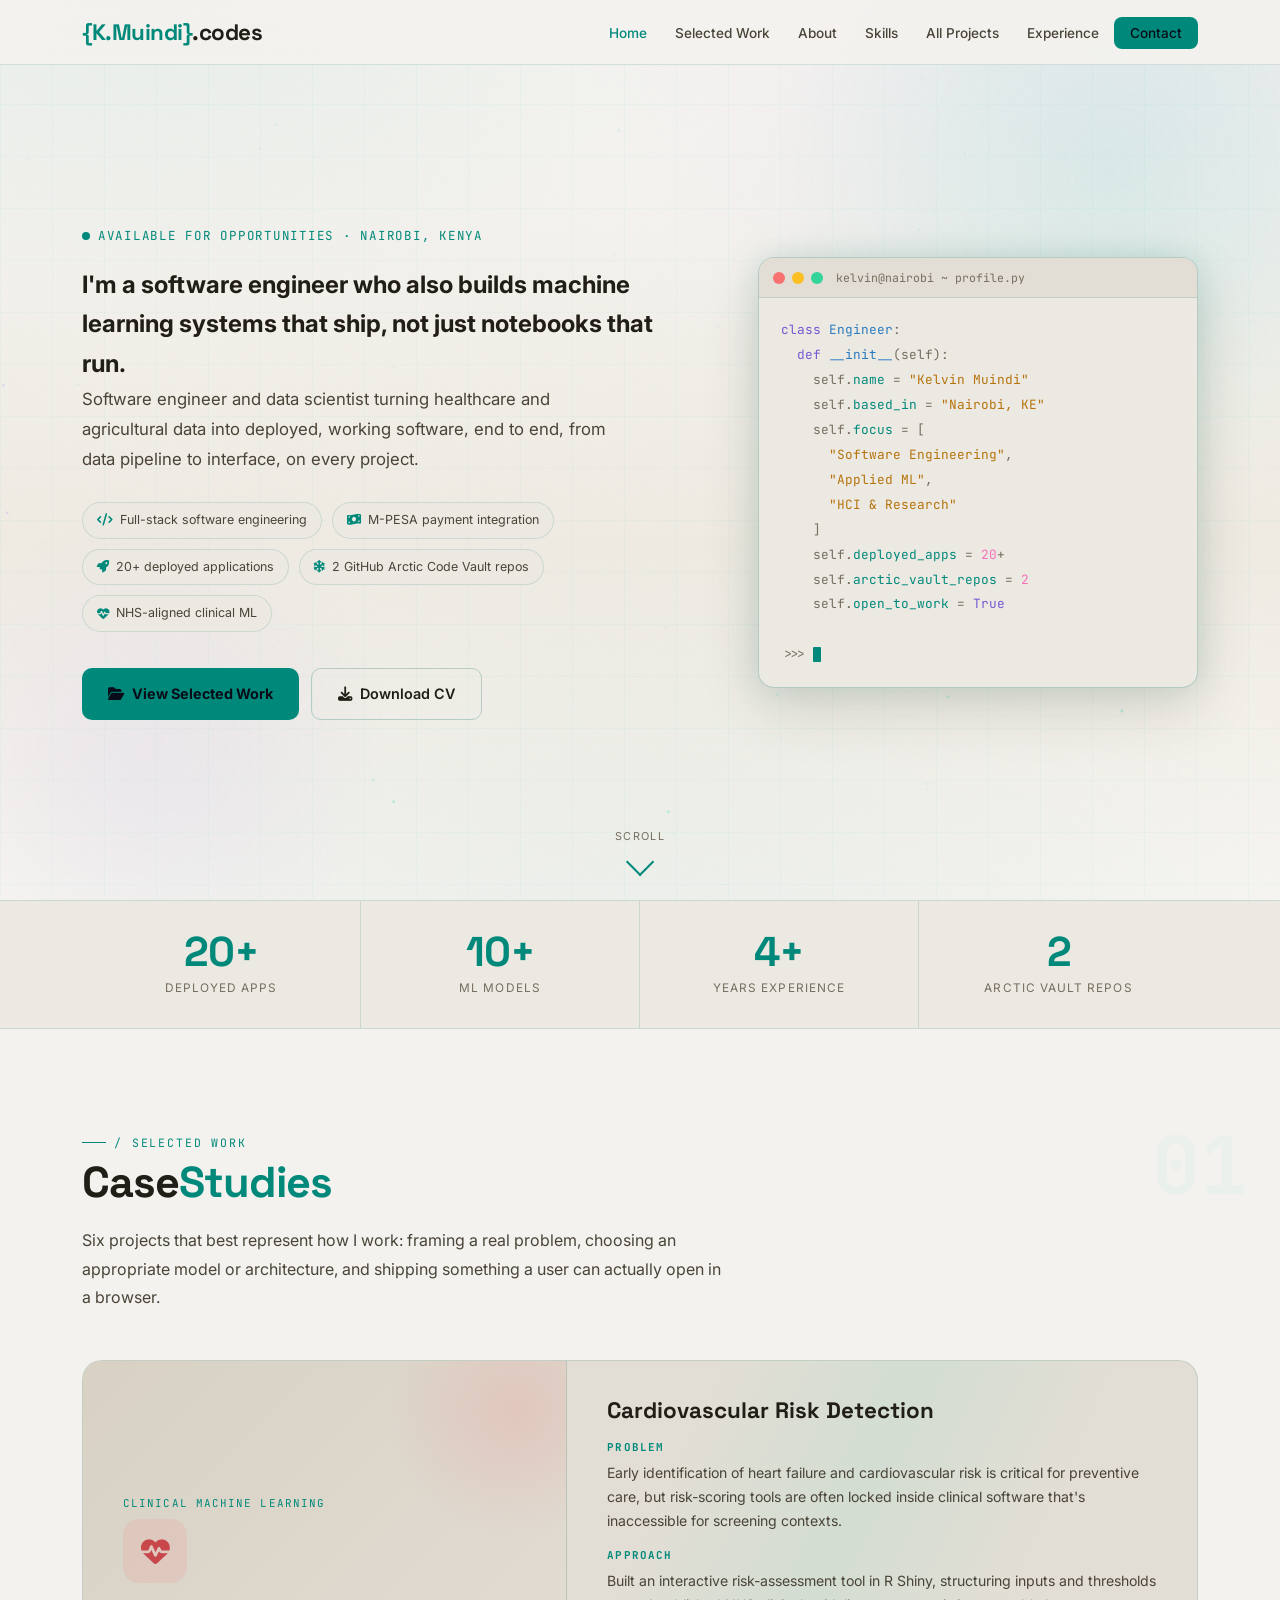
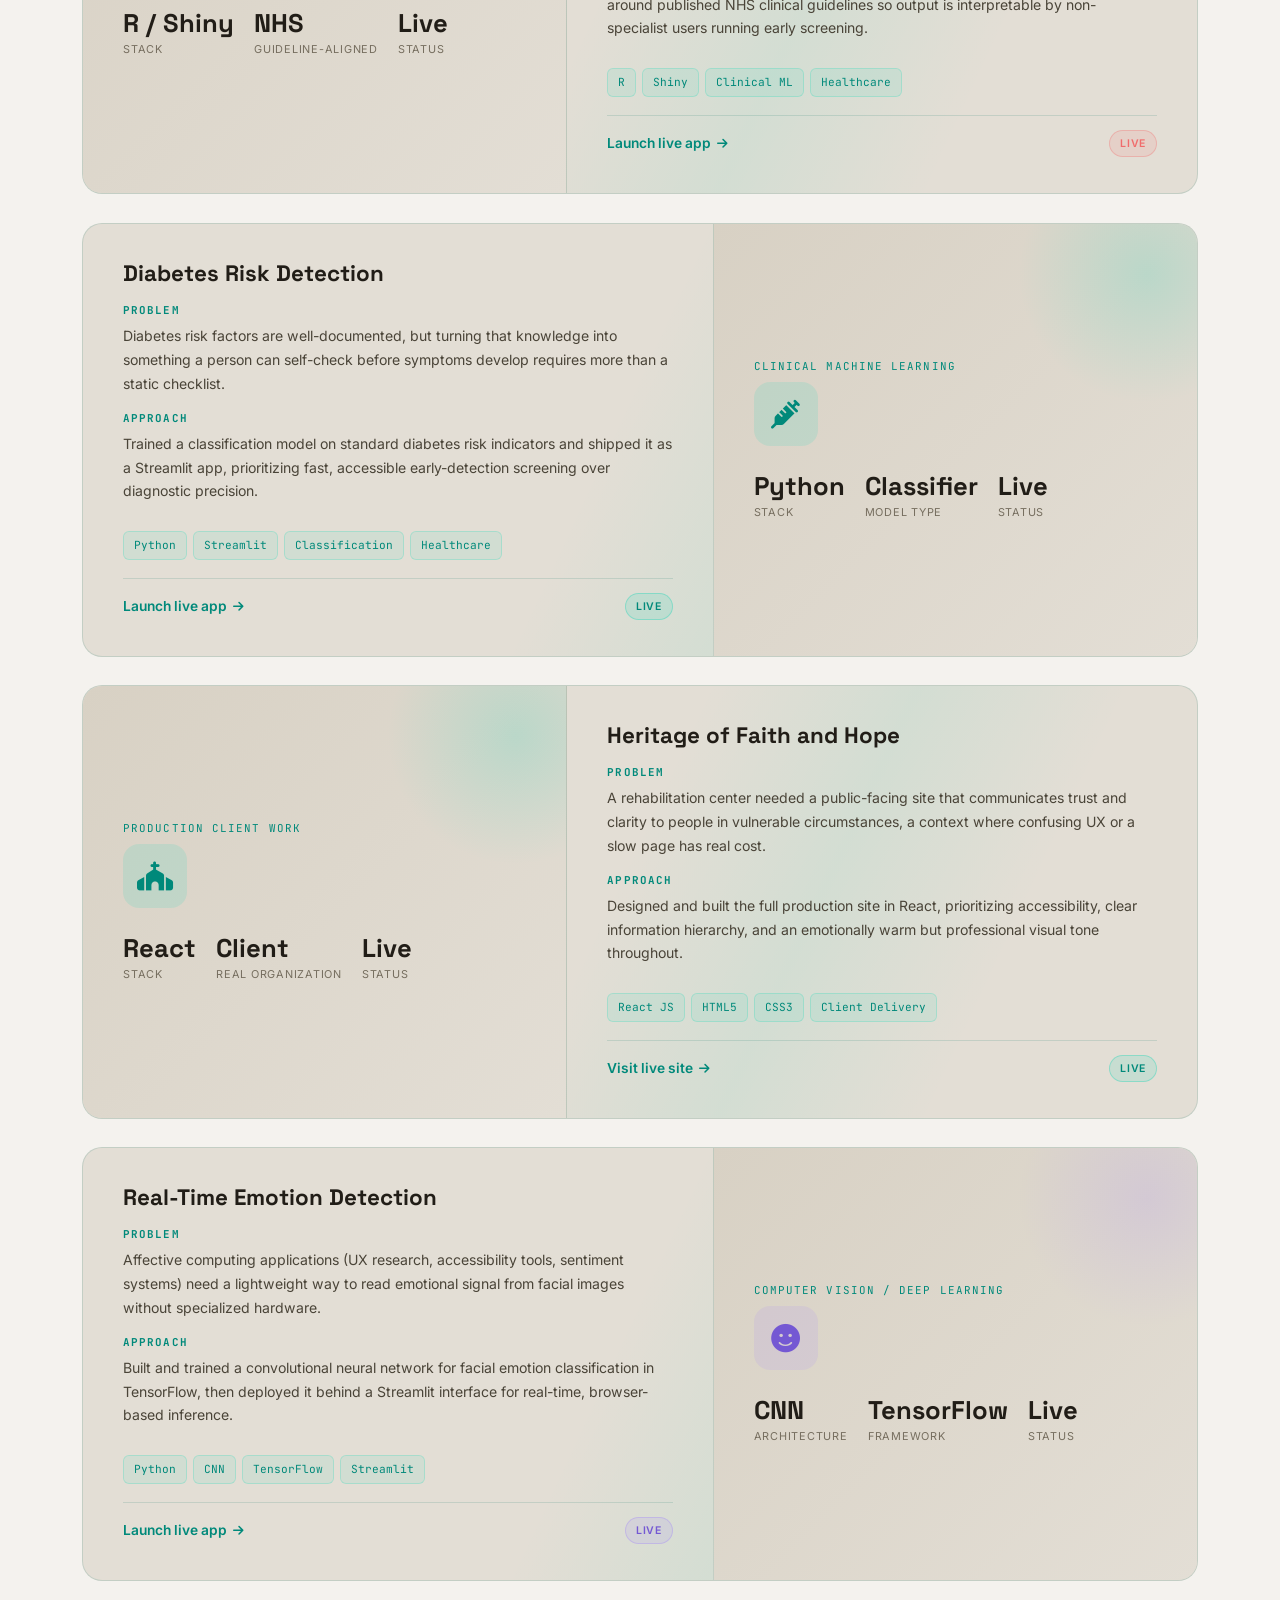
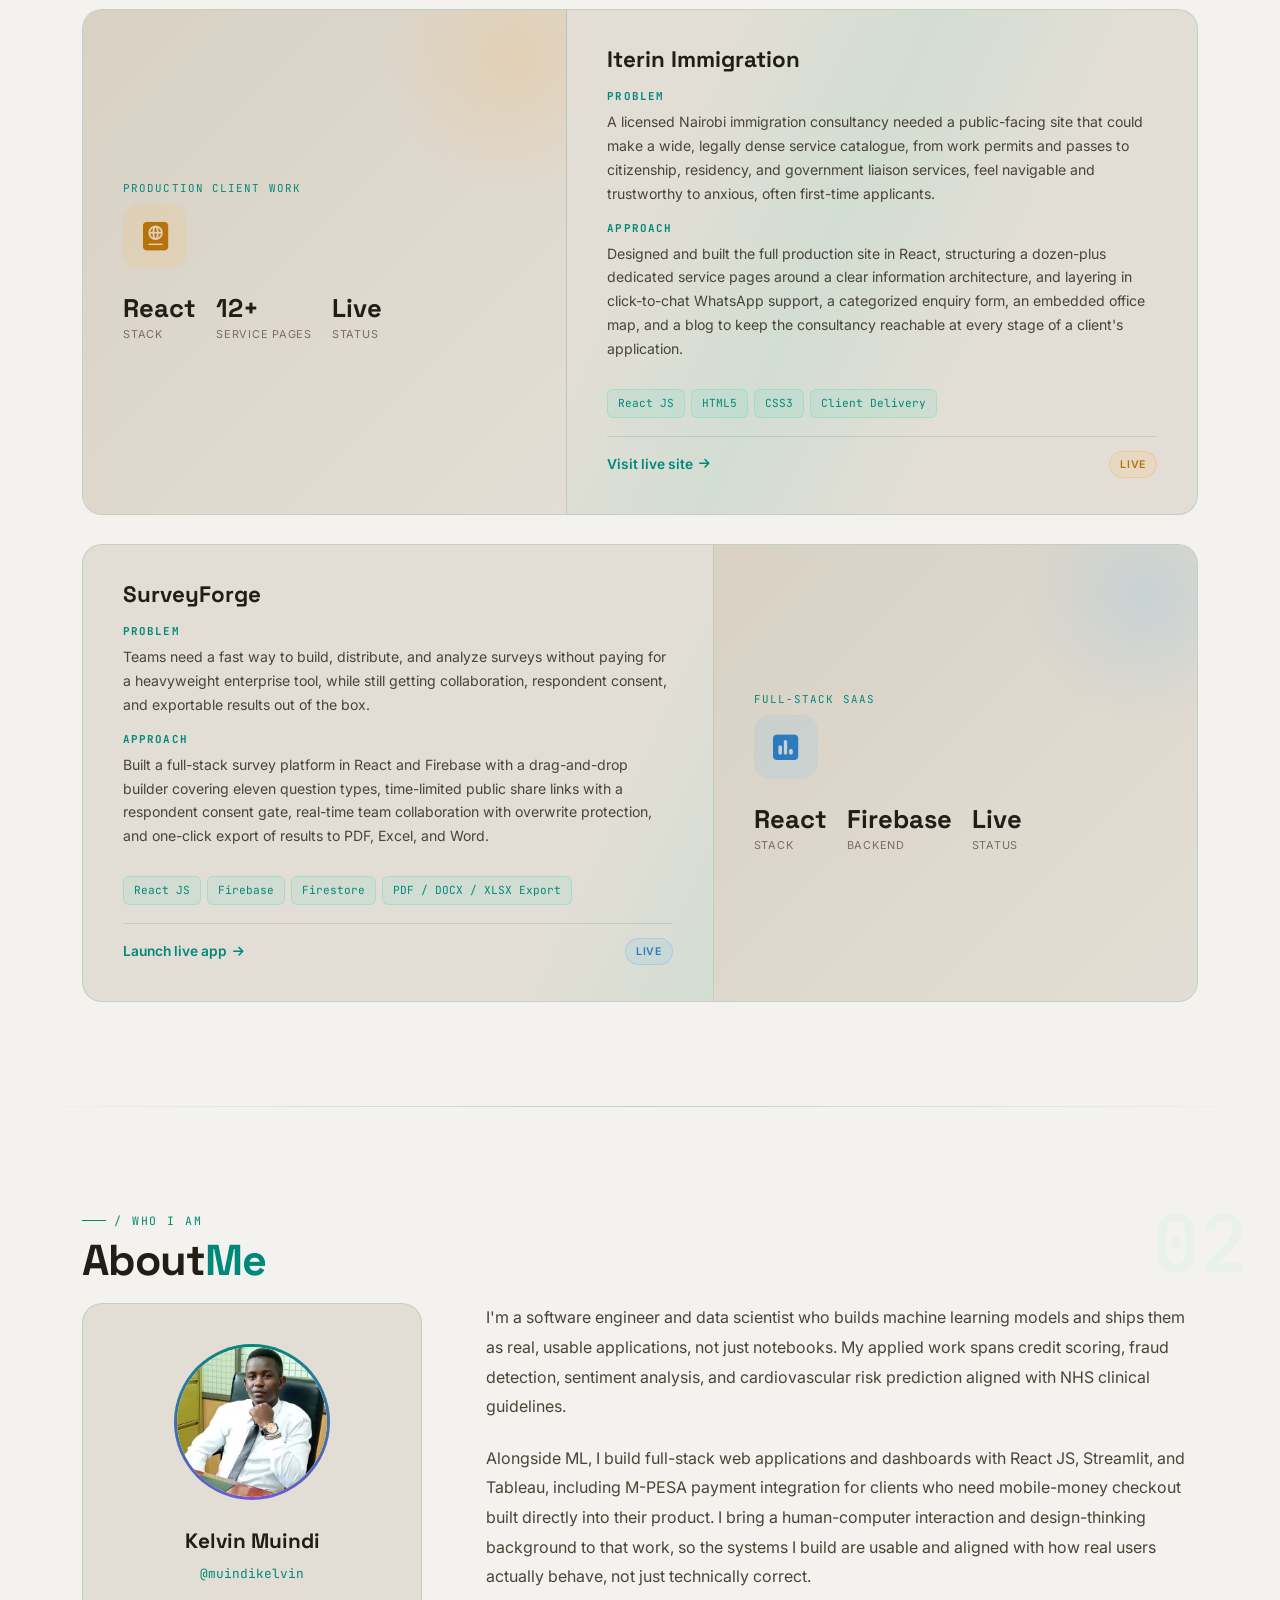
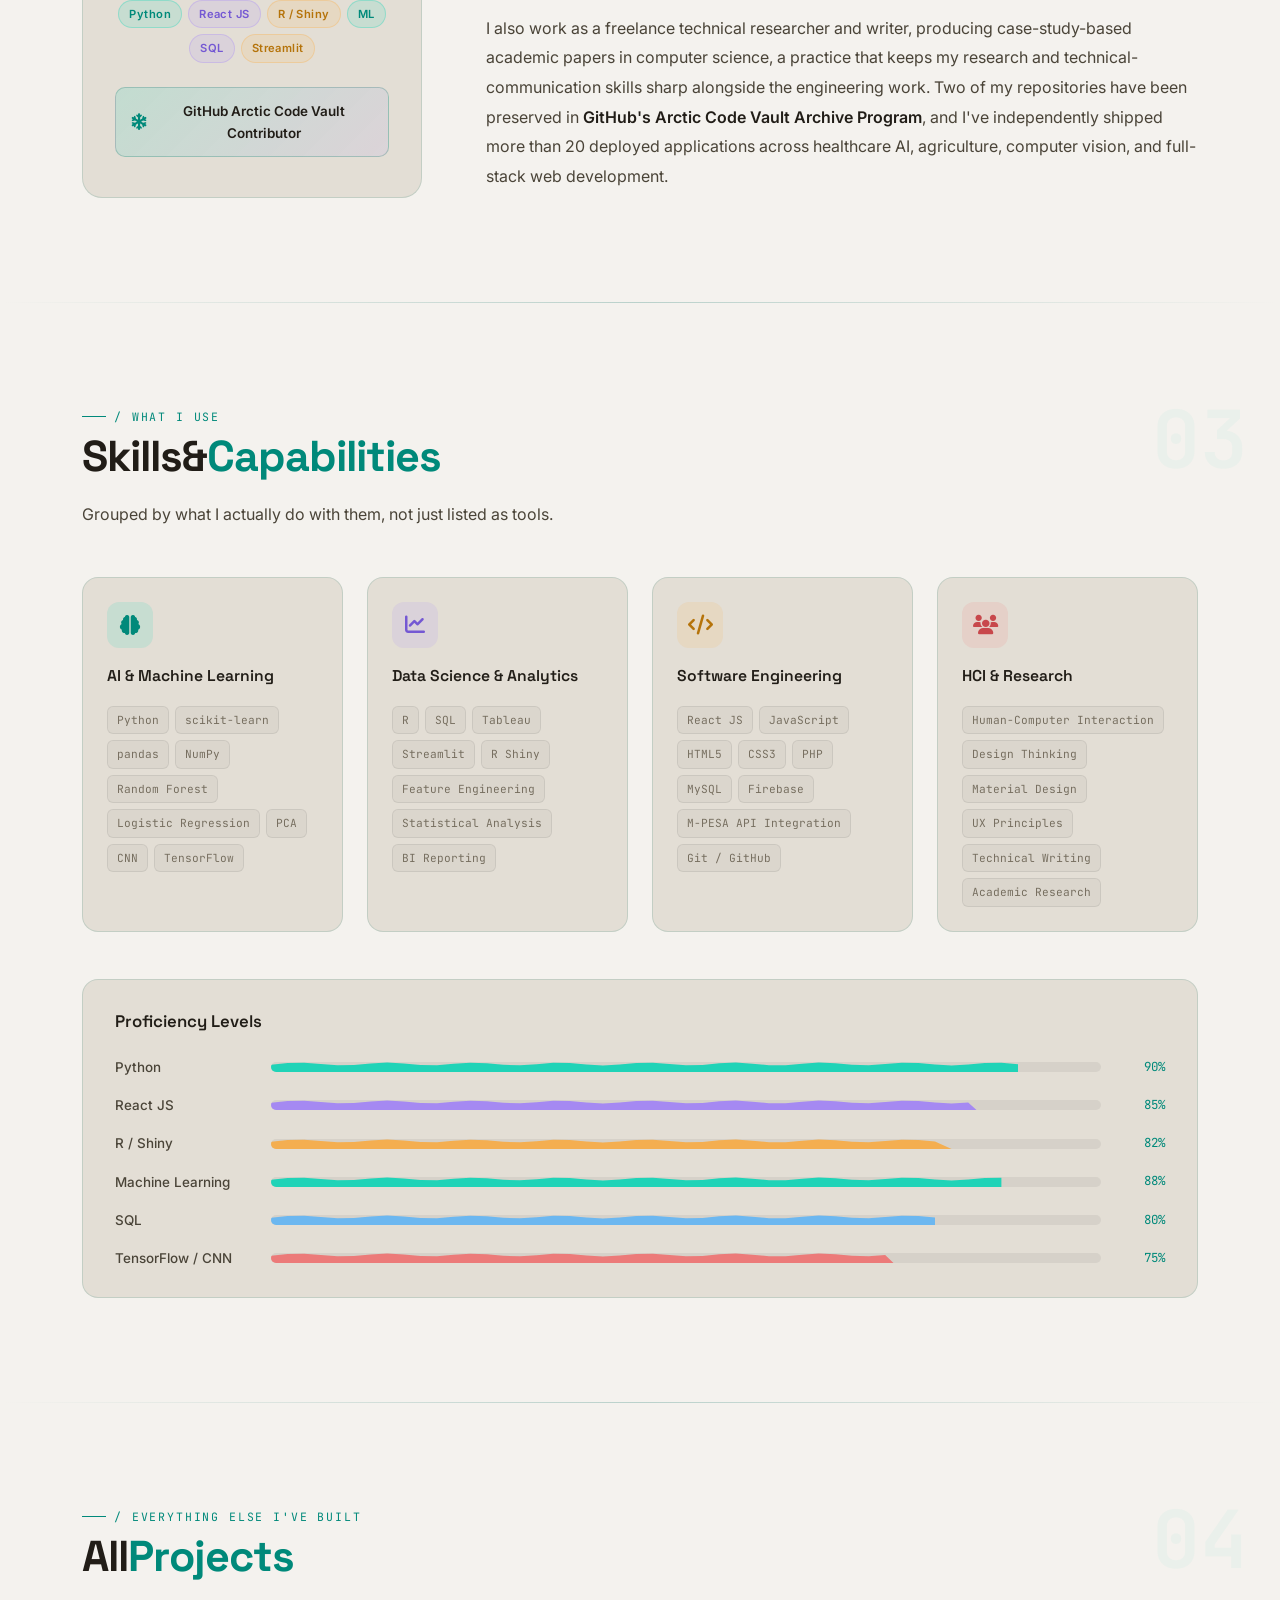
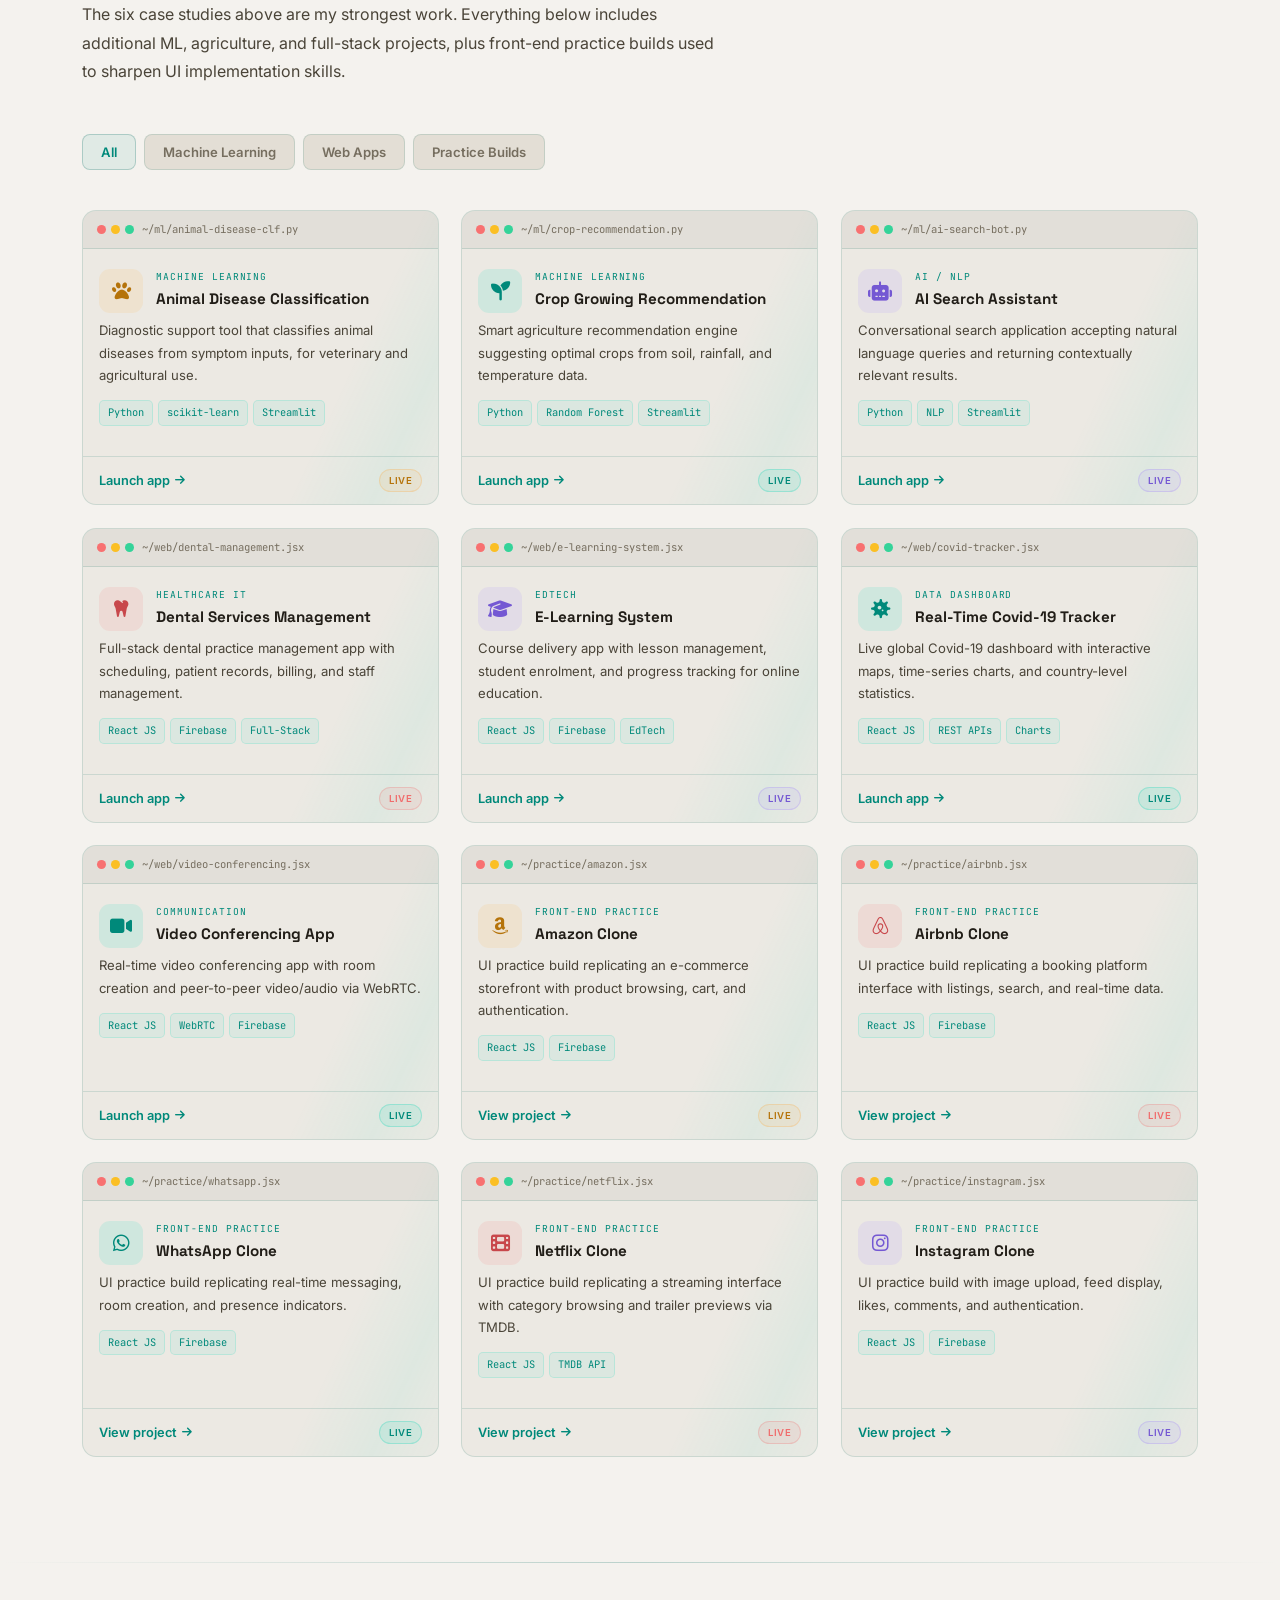
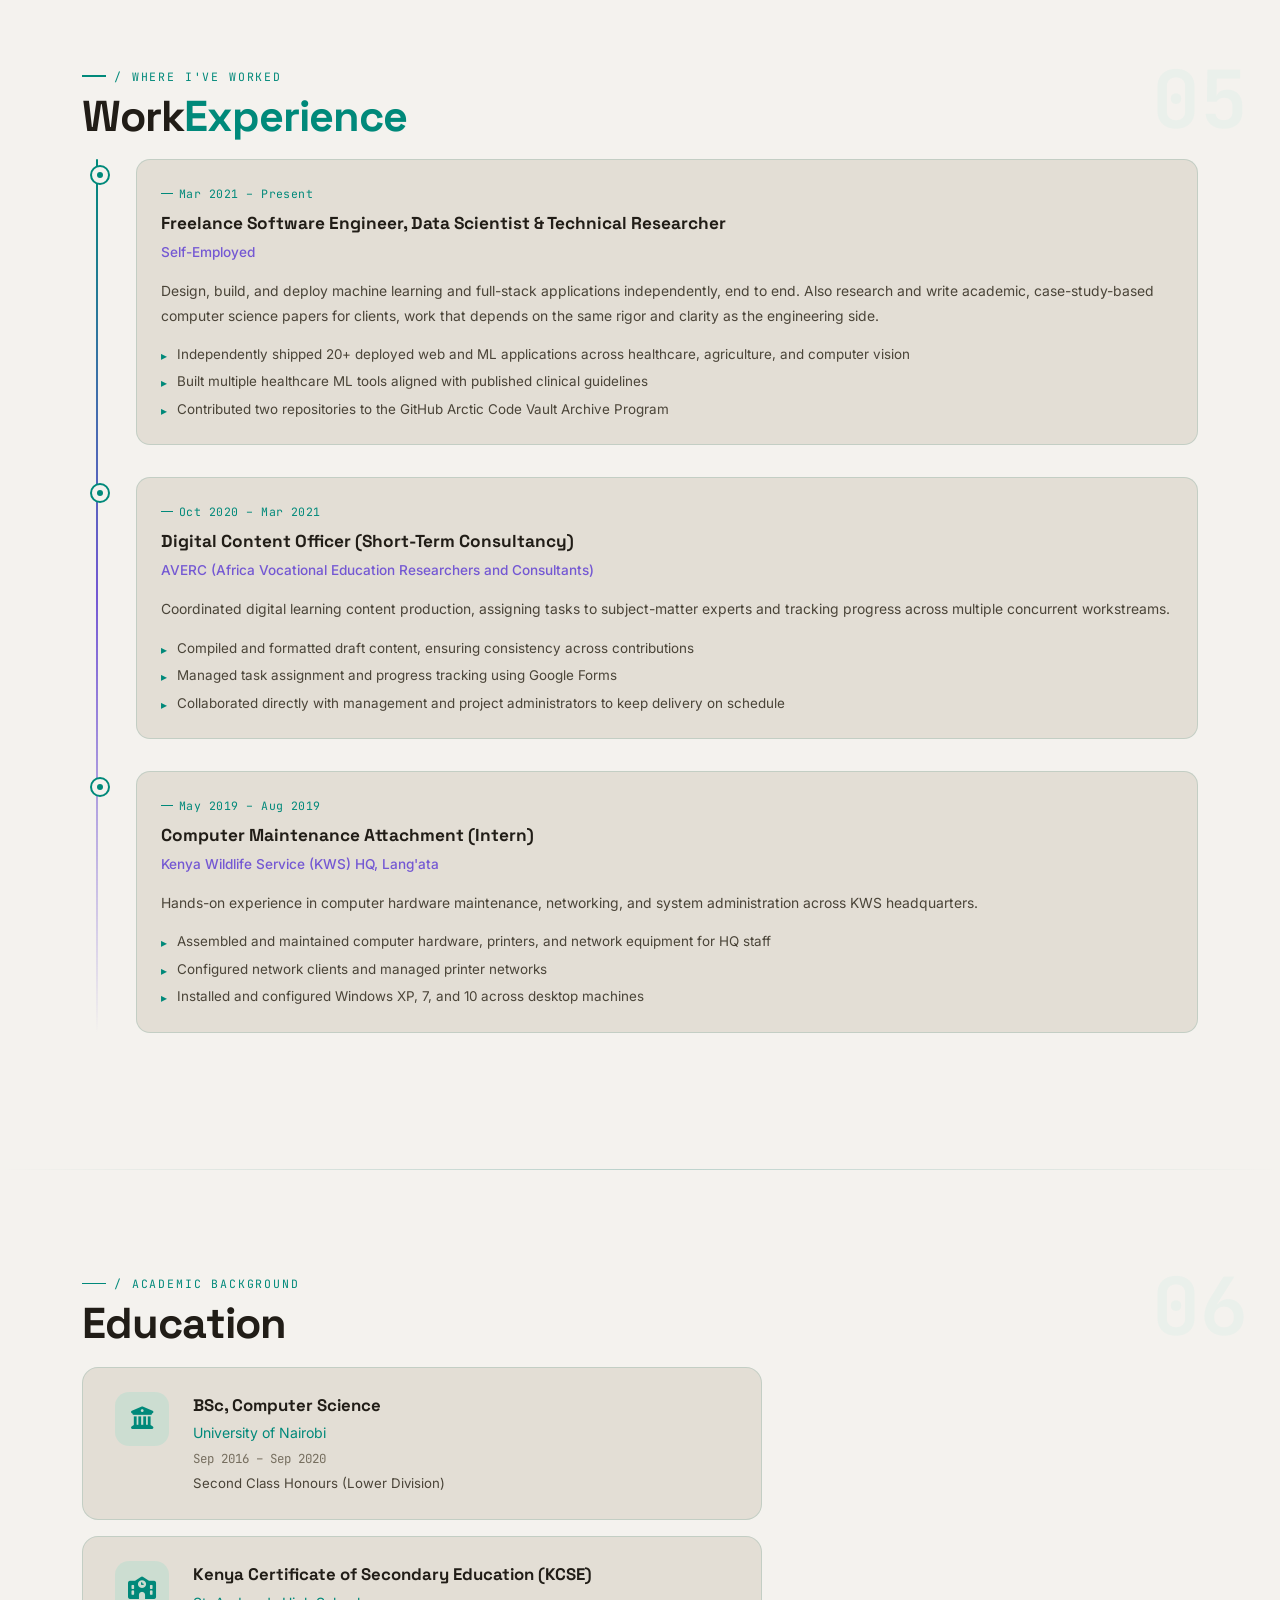
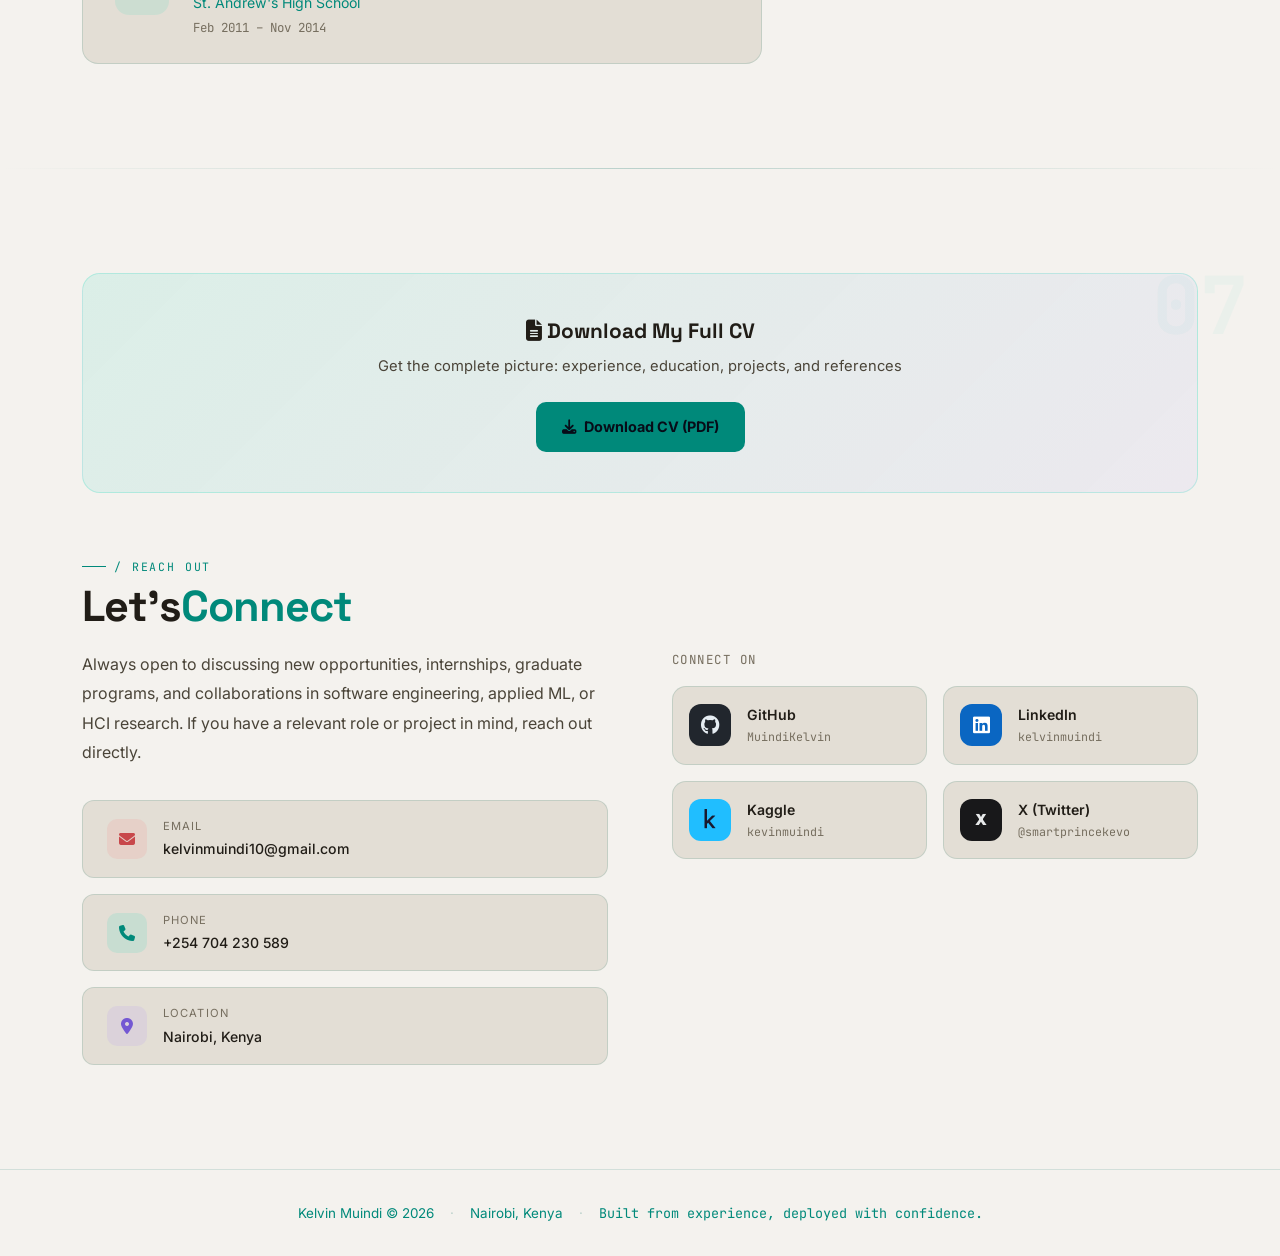
==== index.html @ d3a9b205 "Update index.html" ====
<!DOCTYPE html>
<html lang="en">
<head>
<meta charset="UTF-8">
<meta name="viewport" content="width=device-width, initial-scale=1.0">
<title>Kelvin Muindi: Software Engineer & Applied ML / Data Scientist</title>
<meta name="description" content="Kelvin Muindi is a software engineer and data scientist based in Nairobi, building deployed machine learning systems and full-stack applications across healthcare, agriculture, and computer vision. Two repositories preserved in GitHub's Arctic Code Vault.">
<meta name="theme-color" content="#f4f2ee">
<link rel="canonical" href="https://muindikelvin.github.io/">
<!-- Open Graph -->
<meta property="og:title" content="Kelvin Muindi: Software Engineer & Applied ML / Data Scientist">
<meta property="og:description" content="20+ deployed applications across healthcare AI, computer vision, and full-stack engineering. Two repositories preserved in GitHub's Arctic Code Vault.">
<meta property="og:type" content="website">
<meta property="og:url" content="https://muindikelvin.github.io/">
<meta name="twitter:card" content="summary_large_image">
<link href="https://fonts.googleapis.com/css2?family=Space+Grotesk:wght@300;400;500;600;700&family=Inter:wght@300;400;500;600&family=JetBrains+Mono:wght@400;500&display=swap" rel="stylesheet">
<link href="https://cdnjs.cloudflare.com/ajax/libs/font-awesome/6.4.0/css/all.min.css" rel="stylesheet">
<script type="application/ld+json">
{
  "@context": "https://schema.org",
  "@type": "Person",
  "name": "Kelvin Muindi",
  "url": "https://muindikelvin.github.io/",
  "jobTitle": "Software Engineer & Data Scientist",
  "address": { "@type": "PostalAddress", "addressLocality": "Nairobi", "addressCountry": "KE" },
  "sameAs": [
    "https://github.com/MuindiKelvin",
    "https://www.linkedin.com/in/kelvin-muindi-b56758162/",
    "https://kaggle.com/kevinmuindi"
  ]
}
</script>
<style>
:root {
  --bg:        #f4f2ee;
  --bg2:       #ece9e3;
  --bg3:       #e3ded5;
  --bg4:       #d8d1c4;
  --teal:      #00897a;
  --teal-dim:  #00695c;
  --teal-glow: rgba(0,137,122,0.16);
  --teal-subtle: rgba(0,137,122,0.08);
  --violet:    #7458d3;
  --amber:     #b5730a;
  --rose:      #c8474b;
  --sky:       #2a7cbf;
  --text:      #211d17;
  --text-2:    #4a4438;
  --text-3:    #766e5f;
  --border:    rgba(0,105,92,0.14);
  --border-2:  rgba(0,105,92,0.24);
  --glow-teal: 0 0 32px rgba(0,137,122,0.14);
  --glow-card: 0 20px 60px rgba(60,50,30,0.14);
  --ease-out:  cubic-bezier(0.16,1,0.3,1);
  --dur-fast: 0.18s;
  --dur-med:  0.35s;
  --dur-slow: 0.6s;
}
*,*::before,*::after{box-sizing:border-box;margin:0;padding:0}
html{scroll-behavior:smooth}
body{
  font-family:'Inter',sans-serif;
  color:var(--text);
  overflow-x:hidden;
  line-height:1.65;
  background-color:var(--bg);
  background-image:
    radial-gradient(1100px 620px at 12% -8%, rgba(0,137,122,0.08) 0%, transparent 60%),
    radial-gradient(900px 560px at 88% 4%, rgba(116,88,211,0.07) 0%, transparent 62%),
    radial-gradient(1200px 800px at 50% 115%, rgba(0,105,92,0.06) 0%, transparent 65%),
    linear-gradient(180deg, #f8f6f2 0%, var(--bg) 24%, #efebe3 60%, #f8f6f2 100%);
  background-attachment:fixed;
  background-repeat:no-repeat;
}
::-webkit-scrollbar{width:5px}
::-webkit-scrollbar-track{background:var(--bg)}
::-webkit-scrollbar-thumb{background:var(--teal-dim);border-radius:3px}
img{max-width:100%}

/* SKIP LINK */
.skip-link{position:absolute;left:-9999px;top:0;background:var(--teal);color:#070c18;padding:10px 18px;border-radius:0 0 8px 0;font-weight:700;z-index:10000;font-size:0.85rem}
.skip-link:focus{left:0}

/* FOCUS VISIBILITY */
a:focus-visible,button:focus-visible,[tabindex]:focus-visible{outline:2px solid var(--teal);outline-offset:3px;border-radius:4px}

#particle-canvas{position:fixed;inset:0;z-index:0;pointer-events:none;opacity:0.4}

/* NAV */
nav{position:fixed;top:0;left:0;right:0;z-index:900;background:rgba(244,242,238,0.88);backdrop-filter:blur(22px);-webkit-backdrop-filter:blur(22px);border-bottom:1px solid var(--border);transition:box-shadow var(--dur-med) var(--ease-out)}
nav.scrolled{box-shadow:0 4px 40px rgba(60,50,30,0.12);border-bottom-color:var(--border-2)}
.nav-inner{max-width:1180px;margin:0 auto;display:flex;align-items:center;justify-content:space-between;padding:0 32px;height:64px}
.logo{font-family:'Space Grotesk',sans-serif;font-size:1.4rem;font-weight:700;color:var(--teal);letter-spacing:-0.5px;position:relative;cursor:pointer;background:none;border:none}
.logo::after{content:'';position:absolute;bottom:-2px;left:0;width:0;height:2px;background:var(--teal);transition:width var(--dur-med) var(--ease-out)}
.logo:hover::after{width:100%}
.logo span{color:var(--text)}
.nav-links{display:flex;list-style:none;gap:2px;position:relative}
.nav-links a{text-decoration:none;color:var(--text-2);font-size:0.85rem;font-weight:500;padding:6px 13px;border-radius:8px;transition:color var(--dur-fast);position:relative;z-index:2}
.nav-links a:hover{color:var(--teal)}
.nav-links a.active{color:var(--teal)}
.nav-cta{background:var(--teal);color:#070c18 !important;padding:8px 16px !important;border-radius:8px;font-weight:700}
.nav-cta:hover{background:#1de8c8;color:#070c18 !important}
.nav-pill{position:absolute;top:0;left:0;height:100%;border-radius:8px;background:var(--teal-subtle);border:1px solid var(--border-2);z-index:1;opacity:0;transition:left 0.35s var(--ease-out),width 0.35s var(--ease-out),opacity 0.2s ease}
.nav-links:hover .nav-pill{opacity:1}
.menu-toggle{display:none;background:none;border:1px solid var(--border);color:var(--text);font-size:1.1rem;cursor:pointer;padding:8px 10px;border-radius:8px}
.menu-toggle:hover{border-color:var(--teal);color:var(--teal)}

/* HERO */
#home{min-height:100vh;display:flex;align-items:center;position:relative;overflow:hidden;padding:110px 32px 64px;z-index:1}
.hero-grid-bg{position:absolute;inset:0;background-image:linear-gradient(rgba(0,212,180,0.035) 1px,transparent 1px),linear-gradient(90deg,rgba(0,212,180,0.035) 1px,transparent 1px);background-size:52px 52px;pointer-events:none;animation:gridDrift 20s linear infinite}
@keyframes gridDrift{0%{background-position:0 0,0 0}100%{background-position:52px 52px,52px 52px}}
.hero-glow{position:absolute;width:700px;height:700px;border-radius:50%;background:radial-gradient(circle,rgba(0,212,180,0.09) 0%,transparent 68%);top:-180px;right:-180px;pointer-events:none;animation:floatGlow 8s ease-in-out infinite alternate}
.hero-glow2{position:absolute;width:500px;height:500px;border-radius:50%;background:radial-gradient(circle,rgba(157,125,250,0.08) 0%,transparent 68%);bottom:-100px;left:-100px;pointer-events:none;animation:floatGlow 10s ease-in-out infinite alternate-reverse}
@keyframes floatGlow{from{transform:translate(0,0) scale(1)}to{transform:translate(20px,20px) scale(1.08)}}
.hero-inner{max-width:1180px;margin:0 auto;display:grid;grid-template-columns:1fr 440px;gap:64px;align-items:center;position:relative;z-index:2}
.hero-eyebrow{font-family:'JetBrains Mono',monospace;font-size:0.78rem;color:var(--teal);letter-spacing:0.14em;text-transform:uppercase;margin-bottom:18px;display:flex;align-items:center;gap:8px;opacity:0;animation:fadeUp 0.7s var(--ease-out) 0.1s forwards}
.eyebrow-dot{width:8px;height:8px;border-radius:50%;background:var(--teal);animation:pulse 2s ease-in-out infinite}
@keyframes pulse{0%,100%{box-shadow:0 0 0 0 rgba(0,212,180,0.5)}50%{box-shadow:0 0 0 6px rgba(0,212,180,0)}}
.hero h1{font-family:'Space Grotesk',sans-serif;font-size:clamp(2.1rem,4vw,3.2rem);font-weight:700;line-height:1.18;letter-spacing:-1px;color:var(--text);margin-bottom:22px;opacity:0;animation:fadeUp 0.8s var(--ease-out) 0.2s forwards}
.hero h1 .accent{color:var(--teal)}
.hero-desc{font-size:1.05rem;color:var(--text-2);max-width:540px;margin-bottom:28px;line-height:1.8;opacity:0;animation:fadeUp 0.8s var(--ease-out) 0.35s forwards}
.hero-proof{display:flex;flex-wrap:wrap;gap:10px;margin-bottom:36px;opacity:0;animation:fadeUp 0.8s var(--ease-out) 0.45s forwards}
.proof-chip{display:flex;align-items:center;gap:7px;background:var(--bg2);border:1px solid var(--border);border-radius:30px;padding:7px 14px;font-size:0.78rem;color:var(--text-2)}
.proof-chip i{color:var(--teal);font-size:0.78rem}
.hero-ctas{display:flex;gap:12px;flex-wrap:wrap;opacity:0;animation:fadeUp 0.8s var(--ease-out) 0.55s forwards}
@keyframes fadeUp{from{opacity:0;transform:translateY(28px)}to{opacity:1;transform:translateY(0)}}

.scroll-hint{position:absolute;bottom:28px;left:50%;transform:translateX(-50%);display:flex;flex-direction:column;align-items:center;gap:6px;opacity:0;animation:fadeIn 1s 1.4s forwards}
.scroll-hint span{font-size:0.68rem;color:var(--text-3);letter-spacing:0.12em;text-transform:uppercase}
.scroll-arrow{width:20px;height:20px;border-right:2px solid var(--teal);border-bottom:2px solid var(--teal);transform:rotate(45deg);animation:bounce 1.6s ease-in-out infinite}
@keyframes bounce{0%,100%{transform:rotate(45deg) translate(0,0);opacity:1}50%{transform:rotate(45deg) translate(3px,3px);opacity:0.6}}
@keyframes fadeIn{to{opacity:1}}

.btn-primary{background:var(--teal);color:#070c18;padding:13px 26px;border-radius:10px;font-weight:700;font-size:0.9rem;text-decoration:none;display:inline-flex;align-items:center;gap:8px;transition:transform 0.2s cubic-bezier(0.34,1.56,0.64,1),box-shadow var(--dur-med) var(--ease-out);min-height:46px;position:relative;overflow:hidden;border:none;cursor:pointer}
.btn-primary::before{content:'';position:absolute;inset:0;background:rgba(255,255,255,0.12);transform:scaleX(0);transform-origin:left;transition:transform var(--dur-med) var(--ease-out)}
.btn-primary:hover::before{transform:scaleX(1)}
.btn-primary:hover{box-shadow:0 10px 32px rgba(0,212,180,0.38)}
.btn-ghost{background:transparent;color:var(--text);padding:13px 26px;border-radius:10px;font-weight:600;font-size:0.9rem;text-decoration:none;display:inline-flex;align-items:center;gap:8px;border:1.5px solid var(--border-2);transition:border-color var(--dur-fast),color var(--dur-fast),background var(--dur-fast),transform 0.2s cubic-bezier(0.34,1.56,0.64,1);min-height:46px}
.btn-ghost:hover{border-color:var(--teal);color:var(--teal);background:var(--teal-subtle)}
.magnetic{will-change:transform}

.terminal-wrap{opacity:0;animation:fadeUp 0.9s var(--ease-out) 0.6s forwards}
.terminal{background:var(--bg2);border:1px solid var(--border-2);border-radius:16px;overflow:hidden;box-shadow:var(--glow-teal),var(--glow-card);transition:transform 0.15s ease-out,box-shadow var(--dur-med) var(--ease-out);transform-style:preserve-3d;will-change:transform}
.terminal-bar{background:var(--bg3);padding:10px 14px;display:flex;align-items:center;gap:7px;border-bottom:1px solid var(--border)}
.dot{width:12px;height:12px;border-radius:50%}
.dot.r{background:#f87171}.dot.y{background:#fbbf24}.dot.g{background:#34d399}
.terminal-title{font-family:'JetBrains Mono',monospace;font-size:0.72rem;color:var(--text-3);margin-left:6px}
.terminal-body{padding:20px 22px;font-family:'JetBrains Mono',monospace;font-size:0.8rem;line-height:1.95}
.t-c{color:var(--text-3)}.t-k{color:var(--violet)}.t-s{color:var(--amber)}.t-v{color:var(--teal)}.t-fn{color:var(--sky)}.t-num{color:#f472b6}
.cursor{display:inline-block;width:8px;height:15px;background:var(--teal);animation:blink 1.1s step-end infinite;vertical-align:middle;border-radius:1px}
@keyframes blink{50%{opacity:0}}
#scrambleName{font-family:'JetBrains Mono',monospace}

.stats-band{background:var(--bg2);border-top:1px solid var(--border);border-bottom:1px solid var(--border);padding:0;position:relative;z-index:1}
.stats-inner{max-width:1180px;margin:0 auto;padding:0 32px;display:grid;grid-template-columns:repeat(4,1fr)}
.stat-block{text-align:center;padding:30px 24px;border-right:1px solid var(--border);position:relative;overflow:hidden;transition:background var(--dur-med);cursor:default}
.stat-block:hover{background:var(--teal-subtle)}
.stat-block:last-child{border-right:none}
.stat-num{font-family:'Space Grotesk',sans-serif;font-size:2.6rem;font-weight:700;color:var(--teal);display:block;line-height:1;letter-spacing:-1px}
.stat-lbl{font-size:0.74rem;color:var(--text-3);margin-top:6px;text-transform:uppercase;letter-spacing:0.09em}

.section{padding:6.5rem 0;position:relative;z-index:1}
.container{max-width:1180px;margin:0 auto;padding:0 32px}
.sec-label{font-family:'JetBrains Mono',monospace;font-size:0.72rem;color:var(--teal);text-transform:uppercase;letter-spacing:0.16em;margin-bottom:6px;display:flex;align-items:center;gap:8px}
.sec-label::before{content:'';width:24px;height:1.5px;background:var(--teal)}
.sec-title{font-family:'Space Grotesk',sans-serif;font-size:clamp(1.9rem,3.5vw,2.7rem);font-weight:700;letter-spacing:-1px;color:var(--text);margin-bottom:18px;line-height:1.15}
.sec-title .t{color:var(--teal)}
.sec-title .split-char{display:inline-block;opacity:0;transform:translateY(0.4em) rotate(4deg);transition:opacity 0.5s var(--ease-out),transform 0.5s var(--ease-out)}
.sec-title.split-visible .split-char{opacity:1;transform:translateY(0) rotate(0)}
.sec-intro{color:var(--text-2);font-size:1rem;max-width:640px;margin-bottom:48px;line-height:1.8}
.sec-divider{width:100%;height:1px;background:linear-gradient(90deg,transparent,var(--border-2),transparent)}

/* FLAGSHIP CASE STUDIES */
#work{background:transparent}
.flagship-list{display:flex;flex-direction:column;gap:28px}
.flagship-card{
  background:var(--bg3);border:1px solid var(--border);border-radius:20px;overflow:hidden;
  display:grid;grid-template-columns:1fr 1.3fr;position:relative;
  transform-style:preserve-3d;will-change:transform;
  transition:border-color var(--dur-med),box-shadow var(--dur-med) var(--ease-out),transform 0.15s ease-out;
}
.flagship-card.reverse{grid-template-columns:1.3fr 1fr}
.flagship-card.reverse .fc-visual{order:2}

/* shimmer sweep */
.flagship-card::before{
  content:'';position:absolute;inset:0;z-index:1;pointer-events:none;
  background:linear-gradient(115deg,transparent 0%,transparent 42%,rgba(0,212,180,0.07) 50%,transparent 58%,transparent 100%);
  background-size:220% 100%;background-position:220% 0;
  transition:background-position 0.7s ease;
}
.flagship-card:hover::before{background-position:-220% 0}

/* rotating glow border trace */
.flagship-card::after{
  content:'';position:absolute;inset:-1px;border-radius:21px;z-index:1;pointer-events:none;
  background:conic-gradient(from var(--fc-angle,0deg),transparent 0deg,var(--teal) 50deg,transparent 110deg);
  -webkit-mask:linear-gradient(#fff 0 0) content-box,linear-gradient(#fff 0 0);
  -webkit-mask-composite:xor;mask-composite:exclude;padding:1px;opacity:0;
  transition:opacity 0.4s ease;
}
.flagship-card:hover::after{opacity:1;animation:fcRotateBorder 3s linear infinite}
@property --fc-angle{syntax:'<angle>';initial-value:0deg;inherits:false}
@keyframes fcRotateBorder{to{--fc-angle:360deg}}

/* cursor-follow shine */
.fc-shine{position:absolute;inset:0;border-radius:inherit;z-index:1;pointer-events:none;opacity:0;transition:opacity 0.3s ease;
  background:radial-gradient(circle at var(--fc-sx,50%) var(--fc-sy,50%),rgba(0,212,180,0.08) 0%,transparent 55%)}
.flagship-card:hover .fc-shine{opacity:1}

.fc-visual{background:linear-gradient(135deg,var(--bg4),var(--bg3));padding:40px;display:flex;flex-direction:column;justify-content:center;position:relative;overflow:hidden;border-right:1px solid var(--border);z-index:2}
.flagship-card.reverse .fc-visual{border-right:none;border-left:1px solid var(--border)}
.fc-visual::before{content:'';position:absolute;width:260px;height:260px;border-radius:50%;top:-80px;right:-80px;background:radial-gradient(circle,var(--fc-glow,rgba(0,212,180,0.14)) 0%,transparent 70%);transition:transform 0.5s var(--ease-out)}
.flagship-card:hover .fc-visual::before{transform:scale(1.18) translate(10px,-6px)}
.fc-icon-big{width:64px;height:64px;border-radius:16px;display:flex;align-items:center;justify-content:center;font-size:1.8rem;margin-bottom:20px;position:relative;z-index:1;transition:transform 0.45s var(--ease-out),box-shadow 0.45s ease}
.flagship-card:hover .fc-icon-big{transform:scale(1.12) rotate(-7deg) translateY(-3px);box-shadow:0 10px 26px rgba(60,50,30,0.18)}
.fc-metric-row{display:flex;gap:20px;position:relative;z-index:1;flex-wrap:wrap;margin-top:8px}
.fc-metric{display:flex;flex-direction:column;transition:transform 0.3s var(--ease-out)}
.flagship-card:hover .fc-metric:nth-child(1){transform:translateY(-2px);transition-delay:0s}
.flagship-card:hover .fc-metric:nth-child(2){transform:translateY(-2px);transition-delay:0.05s}
.flagship-card:hover .fc-metric:nth-child(3){transform:translateY(-2px);transition-delay:0.1s}
.fc-metric-val{font-family:'Space Grotesk',sans-serif;font-size:1.6rem;font-weight:700;color:var(--text);line-height:1}
.fc-metric-lbl{font-size:0.68rem;color:var(--text-3);text-transform:uppercase;letter-spacing:0.07em;margin-top:4px}
.fc-domain-tag{font-family:'JetBrains Mono',monospace;font-size:0.68rem;color:var(--teal);text-transform:uppercase;letter-spacing:0.1em;margin-bottom:6px;position:relative;z-index:1}
.fc-body{padding:36px 40px;display:flex;flex-direction:column;position:relative;z-index:2}
.fc-title{font-family:'Space Grotesk',sans-serif;font-size:1.4rem;font-weight:700;color:var(--text);margin-bottom:14px;line-height:1.25;transition:color var(--dur-med)}
.flagship-card:hover .fc-title{color:var(--teal)}
.fc-block{margin-bottom:14px}
.fc-block-label{font-size:0.68rem;text-transform:uppercase;letter-spacing:0.1em;color:var(--teal);font-weight:700;margin-bottom:4px;font-family:'JetBrains Mono',monospace}
.fc-block-text{font-size:0.88rem;color:var(--text-2);line-height:1.7}
.fc-tech-row{display:flex;flex-wrap:wrap;gap:6px;margin:14px 0 18px}
.fc-tag{font-size:0.7rem;padding:4px 10px;border-radius:6px;background:rgba(0,212,180,0.08);color:var(--teal);border:1px solid rgba(0,212,180,0.2);font-family:'JetBrains Mono',monospace;transition:transform 0.25s var(--ease-out),background 0.25s ease,border-color 0.25s ease;display:inline-block}
.flagship-card:hover .fc-tag{background:rgba(0,212,180,0.14);border-color:rgba(0,212,180,0.32)}
.flagship-card:hover .fc-tag:nth-child(1){transform:translateY(-2px)}
.flagship-card:hover .fc-tag:nth-child(2){transform:translateY(-2px);transition-delay:0.04s}
.flagship-card:hover .fc-tag:nth-child(3){transform:translateY(-2px);transition-delay:0.08s}
.flagship-card:hover .fc-tag:nth-child(4){transform:translateY(-2px);transition-delay:0.12s}
.fc-footer{margin-top:auto;display:flex;align-items:center;justify-content:space-between;padding-top:14px;border-top:1px solid var(--border);transition:border-color var(--dur-med)}
.flagship-card:hover .fc-footer{border-color:rgba(0,212,180,0.2)}
.fc-link{font-size:0.86rem;font-weight:600;color:var(--teal);text-decoration:none;display:flex;align-items:center;gap:6px;transition:gap 0.2s ease,letter-spacing 0.2s ease}
.fc-link:hover{gap:11px;letter-spacing:0.02em}
.fc-link i{font-size:0.75rem;transition:transform 0.2s var(--ease-out)}
.fc-link:hover i{transform:translateX(3px)}
.fc-badge{font-size:0.66rem;padding:4px 10px;border-radius:20px;font-weight:600;text-transform:uppercase;letter-spacing:0.06em;position:relative}
.fc-badge::before{content:'';position:absolute;inset:-3px;border-radius:inherit;border:1px solid currentColor;opacity:0;animation:fcBadgePulse 2.6s ease-in-out infinite}
@keyframes fcBadgePulse{0%,100%{opacity:0;transform:scale(1)}50%{opacity:0.4;transform:scale(1.16)}}

@media(max-width:880px){
  .flagship-card,.flagship-card.reverse{grid-template-columns:1fr}
  .flagship-card.reverse .fc-visual{order:0;border-left:none;border-bottom:1px solid var(--border)}
  .fc-visual{border-right:none;border-bottom:1px solid var(--border)}
}
@media(prefers-reduced-motion:reduce){
  .flagship-card::after,.flagship-card:hover .fc-icon-big,.fc-badge::before{animation:none!important}
}

/* ABOUT */
#about{background:transparent}
.about-grid{display:grid;grid-template-columns:340px 1fr;gap:64px;align-items:start}
.about-card{background:var(--bg3);border:1px solid var(--border);border-radius:20px;padding:40px 32px;text-align:center;position:sticky;top:80px;transition:border-color var(--dur-med),box-shadow var(--dur-med) var(--ease-out)}
.about-card:hover{border-color:var(--border-2);box-shadow:0 16px 48px rgba(60,50,30,0.16)}
.avatar-ring{width:156px;height:156px;border-radius:50%;background:conic-gradient(from 0deg,var(--teal),var(--violet),var(--teal));padding:3px;margin:0 auto 24px;display:flex;align-items:center;justify-content:center;animation:spinRing 8s linear infinite;position:relative}
@keyframes spinRing{to{transform:rotate(360deg)}}
.avatar-inner{width:100%;height:100%;border-radius:50%;background:var(--bg3);display:flex;align-items:center;justify-content:center;font-size:4rem;overflow:hidden;animation:spinRingCounter 8s linear infinite;position:relative;cursor:none}
@keyframes spinRingCounter{to{transform:rotate(-360deg)}}
.avatar-inner img{width:100%;height:100%;object-fit:cover;border-radius:50%}
.avatar-spotlight{position:absolute;inset:0;border-radius:50%;display:flex;align-items:center;justify-content:center;text-align:center;padding:14px;background:var(--bg4);color:var(--teal);font-size:0.62rem;font-family:'JetBrains Mono',monospace;line-height:1.5;opacity:0;pointer-events:none}
.about-name{font-family:'Space Grotesk',sans-serif;font-size:1.3rem;font-weight:700;color:var(--text)}
.about-role{font-size:0.8rem;color:var(--teal);margin-top:4px;font-family:'JetBrains Mono',monospace}
.about-badges{display:flex;flex-wrap:wrap;gap:6px;justify-content:center;margin-top:16px}
.badge{font-size:0.7rem;padding:4px 10px;border-radius:20px;font-weight:600;letter-spacing:0.04em}
.badge-teal{background:rgba(0,212,180,0.12);color:var(--teal);border:1px solid rgba(0,212,180,0.28)}
.badge-violet{background:rgba(157,125,250,0.12);color:var(--violet);border:1px solid rgba(157,125,250,0.28)}
.badge-amber{background:rgba(249,168,59,0.12);color:var(--amber);border:1px solid rgba(249,168,59,0.28)}
.about-text p{color:var(--text-2);line-height:1.85;margin-bottom:22px;font-size:1rem}
.about-text p:last-child{margin-bottom:0}
.about-text strong{color:var(--text);font-weight:600}
.arctic-badge{display:inline-flex;align-items:center;gap:8px;background:linear-gradient(135deg,rgba(0,212,180,0.14),rgba(157,125,250,0.1));border:1px solid var(--border-2);border-radius:10px;padding:12px 16px;margin-top:24px;font-size:0.84rem;color:var(--text);font-weight:600}
.arctic-badge i{color:var(--teal);font-size:1.05rem}

/* SKILLS */
#skills{background:transparent}
.skills-grid{display:grid;grid-template-columns:repeat(auto-fit,minmax(256px,1fr));gap:24px}
.skill-card{background:var(--bg3);border:1px solid var(--border);border-radius:16px;padding:24px;transition:border-color var(--dur-med),box-shadow var(--dur-med) var(--ease-out);transform-style:preserve-3d;will-change:transform}
.skill-card-icon{width:46px;height:46px;border-radius:12px;display:flex;align-items:center;justify-content:center;font-size:1.25rem;margin-bottom:16px}
.ic-teal{background:rgba(0,212,180,0.12);color:var(--teal)}
.ic-violet{background:rgba(157,125,250,0.12);color:var(--violet)}
.ic-amber{background:rgba(249,168,59,0.12);color:var(--amber)}
.ic-rose{background:rgba(240,108,108,0.12);color:var(--rose)}
.ic-sky{background:rgba(90,179,247,0.12);color:var(--sky)}
.skill-card h3{font-family:'Space Grotesk',sans-serif;font-size:0.98rem;font-weight:600;color:var(--text);margin-bottom:16px}
.tags{display:flex;flex-wrap:wrap;gap:6px}
.tag{font-size:0.7rem;padding:4px 9px;border-radius:6px;background:rgba(0,0,0,0.035);color:var(--text-3);border:1px solid rgba(0,0,0,0.07);font-family:'JetBrains Mono',monospace}
.skill-card:hover .tag{background:var(--teal-subtle);color:var(--text-2);border-color:rgba(0,212,180,0.2)}

/* skill proficiency wave bars */
.skill-proficiency{margin-top:48px;background:var(--bg3);border:1px solid var(--border);border-radius:16px;padding:28px 32px}
.skill-proficiency h3{font-family:'Space Grotesk',sans-serif;font-size:1.05rem;font-weight:600;color:var(--text);margin-bottom:20px}
.prof-row{display:grid;grid-template-columns:140px 1fr 48px;align-items:center;gap:16px;margin-bottom:16px}
.prof-row:last-child{margin-bottom:0}
.prof-label{font-size:0.84rem;color:var(--text-2);font-weight:500}
.prof-track{height:10px;border-radius:6px;background:rgba(0,0,0,0.06);overflow:hidden;position:relative}
.prof-track svg{position:absolute;inset:0;width:100%;height:100%}
.prof-val{font-family:'JetBrains Mono',monospace;font-size:0.78rem;color:var(--teal);text-align:right}

/* PROJECTS GRID (secondary) */
#projects{background:transparent}
.filter-bar{display:flex;gap:8px;flex-wrap:wrap;margin-bottom:40px}
.filter-btn{background:var(--bg3);border:1px solid var(--border);color:var(--text-3);padding:8px 18px;border-radius:8px;font-size:0.82rem;font-weight:600;cursor:pointer;transition:all var(--dur-fast);font-family:'Inter',sans-serif;min-height:36px}
.filter-btn:hover{background:var(--teal-subtle);border-color:var(--border-2);color:var(--teal)}
.filter-btn.active{background:var(--teal-subtle);border-color:var(--border-2);color:var(--teal)}
.projects-grid{display:grid;grid-template-columns:repeat(auto-fill,minmax(300px,1fr));gap:22px}
.proj-card{
  background:var(--bg2);border:1px solid var(--border);border-radius:14px;overflow:hidden;
  display:flex;flex-direction:column;position:relative;transform-style:preserve-3d;will-change:transform;
  transition:box-shadow var(--dur-med) var(--ease-out),border-color var(--dur-med),transform 0.15s ease-out;
}
.proj-card:hover{box-shadow:0 22px 56px rgba(60,50,30,0.18),0 0 0 1px rgba(0,137,122,0.22);border-color:rgba(0,137,122,0.3)}
.proj-card.hidden{display:none}

/* shimmer sweep */
.proj-card::before{
  content:'';position:absolute;inset:0;z-index:1;pointer-events:none;
  background:linear-gradient(115deg,transparent 0%,transparent 40%,rgba(0,212,180,0.06) 50%,transparent 60%,transparent 100%);
  background-size:200% 100%;background-position:200% 0;transition:background-position 0.6s ease;
}
.proj-card:hover::before{background-position:-200% 0}

/* rotating glow border trace */
.proj-card::after{
  content:'';position:absolute;inset:-1px;border-radius:15px;z-index:1;pointer-events:none;
  background:conic-gradient(from var(--p-angle,0deg),transparent 0deg,var(--teal) 55deg,transparent 115deg);
  -webkit-mask:linear-gradient(#fff 0 0) content-box,linear-gradient(#fff 0 0);
  -webkit-mask-composite:xor;mask-composite:exclude;padding:1px;opacity:0;transition:opacity 0.4s ease;
}
.proj-card:hover::after{opacity:1;animation:projRotateBorder 2.6s linear infinite}
@property --p-angle{syntax:'<angle>';initial-value:0deg;inherits:false}
@keyframes projRotateBorder{to{--p-angle:360deg}}

/* cursor-follow shine */
.proj-shine{position:absolute;inset:0;border-radius:inherit;z-index:1;pointer-events:none;opacity:0;transition:opacity 0.3s ease;
  background:radial-gradient(circle at var(--p-sx,50%) var(--p-sy,50%),rgba(0,212,180,0.07) 0%,transparent 55%)}
.proj-card:hover .proj-shine{opacity:1}

.proj-topbar{padding:10px 14px;display:flex;align-items:center;gap:8px;background:rgba(0,0,0,0.045);border-bottom:1px solid var(--border);position:relative;z-index:2}
.proj-dots{display:flex;gap:5px}
.proj-dot{width:9px;height:9px;border-radius:50%;transition:transform 0.2s var(--ease-out),filter var(--dur-fast)}
.proj-card:hover .proj-dot{filter:brightness(1.4)}
.proj-card:hover .proj-dot.r{transform:scale(1.25)}
.proj-card:hover .proj-dot.y{transform:scale(1.25);transition-delay:0.04s}
.proj-card:hover .proj-dot.g{transform:scale(1.25);transition-delay:0.08s}
.proj-dot.r{background:#f87171}.proj-dot.y{background:#fbbf24}.proj-dot.g{background:#34d399}
.proj-filepath{font-family:'JetBrains Mono',monospace;font-size:0.66rem;color:var(--text-3);overflow:hidden;text-overflow:ellipsis;white-space:nowrap;transition:color var(--dur-med)}
.proj-card:hover .proj-filepath{color:var(--text-2)}
.proj-icon-area{padding:20px 16px 6px;display:flex;align-items:flex-start;gap:13px;position:relative;z-index:2}
.proj-icon{width:44px;height:44px;border-radius:11px;display:flex;align-items:center;justify-content:center;font-size:1.2rem;flex-shrink:0;transition:transform 0.4s var(--ease-out),box-shadow 0.4s ease}
.proj-card:hover .proj-icon{transform:scale(1.14) rotate(-7deg) translateY(-2px);box-shadow:0 8px 20px rgba(60,50,30,0.16)}
.proj-meta{flex:1;min-width:0}
.proj-category{font-family:'JetBrains Mono',monospace;font-size:0.6rem;color:var(--teal);text-transform:uppercase;letter-spacing:0.1em;margin-bottom:4px}
.proj-title{font-family:'Space Grotesk',sans-serif;font-size:0.95rem;font-weight:700;color:var(--text);line-height:1.3;transition:color var(--dur-med)}
.proj-card:hover .proj-title{color:var(--teal)}
.proj-body{padding:0 16px 16px;flex:1;position:relative;z-index:2}
.proj-desc{font-size:0.82rem;color:var(--text-2);line-height:1.7;margin-bottom:14px}
.proj-tech-row{display:flex;flex-wrap:wrap;gap:5px;margin-bottom:14px;position:relative;min-height:24px}
.proj-tag{font-size:0.65rem;padding:3px 8px;border-radius:5px;background:rgba(0,212,180,0.07);color:var(--teal);border:1px solid rgba(0,212,180,0.16);font-family:'JetBrains Mono',monospace;transition:transform 0.2s var(--ease-out),background 0.2s ease,border-color 0.2s ease,opacity 0.25s ease;display:inline-block}
.proj-card:hover .proj-tag{background:rgba(0,212,180,0.13);border-color:rgba(0,212,180,0.3)}
.proj-card:hover .proj-tag:nth-child(1){transform:translateY(-2px)}
.proj-card:hover .proj-tag:nth-child(2){transform:translateY(-2px);transition-delay:0.04s}
.proj-card:hover .proj-tag:nth-child(3){transform:translateY(-2px);transition-delay:0.08s}
.proj-footer{padding:12px 16px;border-top:1px solid var(--border);display:flex;align-items:center;justify-content:space-between;position:relative;z-index:2;transition:border-color var(--dur-med),background var(--dur-med)}
.proj-card:hover .proj-footer{border-color:rgba(0,212,180,0.18);background:rgba(0,212,180,0.03)}
.proj-link{font-size:0.8rem;font-weight:600;color:var(--teal);text-decoration:none;display:flex;align-items:center;gap:5px;transition:gap 0.2s ease,letter-spacing 0.2s ease}
.proj-link:hover{gap:9px;letter-spacing:0.02em}
.proj-link i{font-size:0.7rem;transition:transform 0.2s var(--ease-out)}
.proj-link:hover i{transform:translateX(3px)}
.proj-type-badge{font-size:0.6rem;padding:3px 9px;border-radius:20px;font-weight:600;text-transform:uppercase;letter-spacing:0.06em;position:relative}
.proj-type-badge::before{content:'';position:absolute;inset:-3px;border-radius:inherit;border:1px solid currentColor;opacity:0;animation:projBadgePulse 2.4s ease-in-out infinite}
@keyframes projBadgePulse{0%,100%{opacity:0;transform:scale(1)}50%{opacity:0.4;transform:scale(1.15)}}
@media(prefers-reduced-motion:reduce){
  .proj-card::after,.proj-card:hover .proj-icon,.proj-type-badge::before{animation:none!important}
}

/* EXPERIENCE */
#experience{background:transparent}
.timeline{position:relative;padding-left:2px}
.timeline::before{content:'';position:absolute;left:14px;top:0;bottom:0;width:2px;background:linear-gradient(to bottom,var(--teal),var(--violet),transparent);border-radius:2px}
.tl-item{position:relative;padding-left:52px;margin-bottom:32px}
.tl-dot{position:absolute;left:6px;top:6px;width:20px;height:20px;border-radius:50%;background:var(--bg);border:2px solid var(--teal);display:flex;align-items:center;justify-content:center;z-index:2}
.tl-dot::after{content:'';width:6px;height:6px;border-radius:50%;background:var(--teal)}
.tl-card{background:var(--bg3);border:1px solid var(--border);border-radius:14px;padding:24px;transition:border-color var(--dur-med),transform var(--dur-med) var(--ease-out),box-shadow var(--dur-med) var(--ease-out)}
.tl-card:hover{border-color:var(--border-2);transform:translateX(4px);box-shadow:0 12px 40px rgba(60,50,30,0.14)}
.tl-date{font-family:'JetBrains Mono',monospace;font-size:0.72rem;color:var(--teal);margin-bottom:6px;letter-spacing:0.04em;display:flex;align-items:center;gap:6px}
.tl-date::before{content:'';width:12px;height:1px;background:var(--teal)}
.tl-role{font-family:'Space Grotesk',sans-serif;font-size:1.08rem;font-weight:700;color:var(--text);margin-bottom:3px}
.tl-company{font-size:0.85rem;color:var(--violet);font-weight:500;margin-bottom:16px}
.tl-card p{font-size:0.87rem;color:var(--text-2);margin-bottom:16px;line-height:1.75}
.tl-bullets{list-style:none;display:flex;flex-direction:column;gap:6px}
.tl-bullets li{font-size:0.84rem;color:var(--text-2);padding-left:16px;position:relative;line-height:1.6}
.tl-bullets li::before{content:'▸';position:absolute;left:0;color:var(--teal);font-size:0.72rem;top:3px}

/* EDUCATION */
#education{background:transparent}
.edu-grid{display:flex;flex-direction:column;gap:16px;max-width:680px}
.edu-card{background:var(--bg3);border:1px solid var(--border);border-radius:16px;padding:24px 32px;display:flex;align-items:flex-start;gap:24px;transition:border-color var(--dur-med),transform var(--dur-med) var(--ease-out)}
.edu-card:hover{border-color:var(--border-2);transform:translateX(6px)}
.edu-icon{width:54px;height:54px;background:rgba(0,212,180,0.1);border-radius:14px;display:flex;align-items:center;justify-content:center;font-size:1.4rem;color:var(--teal);flex-shrink:0}
.edu-degree{font-family:'Space Grotesk',sans-serif;font-size:1.05rem;font-weight:700;color:var(--text)}
.edu-school{color:var(--teal);font-size:0.88rem;margin-top:2px}
.edu-period{color:var(--text-3);font-size:0.78rem;font-family:'JetBrains Mono',monospace;margin-top:4px}
.edu-detail{color:var(--text-2);font-size:0.83rem;margin-top:4px}

/* CONTACT */
#contact{background:transparent}
.cv-banner{background:linear-gradient(135deg,rgba(0,212,180,0.1),rgba(157,125,250,0.08));border:1px solid rgba(0,212,180,0.2);border-radius:18px;padding:40px;text-align:center;margin-bottom:64px;position:relative;overflow:hidden;transition:border-color var(--dur-med),transform var(--dur-med) var(--ease-out)}
.cv-banner:hover{border-color:rgba(0,212,180,0.35);transform:translateY(-2px)}
.cv-banner h3{font-family:'Space Grotesk',sans-serif;font-size:1.3rem;font-weight:700;color:var(--text);margin-bottom:6px}
.cv-banner p{color:var(--text-2);font-size:0.92rem;margin-bottom:24px}
.contact-grid{display:grid;grid-template-columns:1fr 1fr;gap:64px;align-items:start}
.contact-intro{font-size:1rem;color:var(--text-2);line-height:1.85;margin-bottom:32px}
.contact-items{display:flex;flex-direction:column;gap:16px}
.c-item{display:flex;align-items:center;gap:16px;background:var(--bg3);border:1px solid var(--border);border-radius:12px;padding:16px 24px;text-decoration:none;transition:border-color var(--dur-fast),transform var(--dur-fast),box-shadow var(--dur-med) var(--ease-out);color:inherit}
.c-item:hover{border-color:var(--border-2);transform:translateX(5px);box-shadow:0 8px 24px rgba(60,50,30,0.12)}
.c-icon{width:40px;height:40px;border-radius:10px;display:flex;align-items:center;justify-content:center;font-size:1rem;flex-shrink:0}
.c-label{font-size:0.7rem;color:var(--text-3);text-transform:uppercase;letter-spacing:0.1em}
.c-value{font-size:0.88rem;color:var(--text);font-weight:500;margin-top:2px}
.social-grid{display:grid;grid-template-columns:repeat(2,1fr);gap:16px}
.social-card{background:var(--bg3);border:1px solid var(--border);border-radius:14px;padding:16px;text-decoration:none;display:flex;align-items:center;gap:16px;transition:border-color var(--dur-fast),transform var(--dur-med) var(--ease-out),box-shadow var(--dur-med) var(--ease-out)}
.social-card:hover{border-color:var(--border-2);transform:translateY(-3px);box-shadow:0 10px 28px rgba(60,50,30,0.16)}
.s-icon{width:42px;height:42px;border-radius:12px;display:flex;align-items:center;justify-content:center;font-size:1.2rem;flex-shrink:0}
.s-name{font-weight:600;color:var(--text);font-size:0.88rem}
.s-handle{font-size:0.73rem;color:var(--text-3);margin-top:2px;font-family:'JetBrains Mono',monospace}

footer{background:var(--bg);border-top:1px solid var(--border);padding:32px 0;text-align:center;color:var(--text-3);font-size:0.84rem;position:relative;z-index:1}
footer span{color:var(--teal)}
.footer-inner{display:flex;align-items:center;justify-content:center;gap:16px;flex-wrap:wrap}

.back-to-top{position:fixed;bottom:32px;right:32px;width:44px;height:44px;background:var(--teal);color:#070c18;border:none;border-radius:12px;cursor:pointer;display:flex;align-items:center;justify-content:center;font-size:1rem;z-index:800;opacity:0;transform:translateY(16px);transition:opacity var(--dur-med),transform var(--dur-med) var(--ease-out),box-shadow var(--dur-fast)}
.back-to-top.visible{opacity:1;transform:translateY(0)}
.back-to-top:hover{box-shadow:0 8px 24px rgba(0,212,180,0.4);transform:translateY(-2px)}

.reveal{opacity:0;transform:translateY(28px);transition:opacity var(--dur-slow) var(--ease-out),transform var(--dur-slow) var(--ease-out)}
.reveal.visible{opacity:1;transform:translate(0)}

.sec-count{font-family:'JetBrains Mono',monospace;font-size:5rem;font-weight:700;color:rgba(0,212,180,0.04);position:absolute;right:32px;top:6rem;line-height:1;pointer-events:none;user-select:none}

#loader{position:fixed;inset:0;background:var(--bg);z-index:9999;display:flex;align-items:center;justify-content:center;transition:opacity 0.5s ease,visibility 0.5s ease}
#loader.gone{opacity:0;visibility:hidden}
.loader-inner{display:flex;flex-direction:column;align-items:center;gap:20px}
.loader-logo{font-family:'Space Grotesk',sans-serif;font-size:2.2rem;font-weight:700;color:var(--teal);letter-spacing:-1px}
.loader-bar{width:200px;height:2px;background:rgba(0,212,180,0.15);border-radius:2px;overflow:hidden}
.loader-fill{height:100%;background:var(--teal);border-radius:2px;animation:loaderFill 0.8s var(--ease-out) forwards}
@keyframes loaderFill{from{width:0}to{width:100%}}
.loader-text{font-family:'JetBrains Mono',monospace;font-size:0.72rem;color:var(--text-3);letter-spacing:0.1em}

.noise{position:fixed;inset:0;z-index:1;pointer-events:none;opacity:0.022;background-image:url("data:image/svg+xml,%3Csvg viewBox='0 0 256 256' xmlns='http://www.w3.org/2000/svg'%3E%3Cfilter id='n'%3E%3CfeTurbulence type='fractalNoise' baseFrequency='0.9' numOctaves='4' stitchTiles='stitch'/%3E%3C/filter%3E%3Crect width='100%25' height='100%25' filter='url(%23n)'/%3E%3C/svg%3E")}

/* CUSTOM CIRCULAR CURSOR */
.cursor-ring{position:fixed;top:0;left:0;width:20px;height:20px;border:1.5px solid var(--teal);border-radius:50%;pointer-events:none;z-index:10000;transform:translate(-50%,-50%);transition:width 0.18s var(--ease-out),height 0.18s var(--ease-out),border-color 0.2s ease,opacity 0.2s ease;opacity:0}
.cursor-ring.active{opacity:1}
.cursor-ring.hovering{width:36px;height:36px;border-color:var(--violet)}
.cursor-ring.clicking{width:13px;height:13px}
.cursor-glow{position:fixed;top:0;left:0;width:64px;height:64px;border-radius:50%;background:radial-gradient(circle,rgba(0,212,180,0.16) 0%,transparent 70%);pointer-events:none;z-index:9999;transform:translate(-50%,-50%);opacity:0;transition:opacity 0.2s ease}
.cursor-glow.active{opacity:1}
.cursor-glow.hovering{background:radial-gradient(circle,rgba(157,125,250,0.16) 0%,transparent 70%)}
@media (hover:hover) and (pointer:fine){
  body.custom-cursor-on,body.custom-cursor-on a,body.custom-cursor-on button,body.custom-cursor-on [role="button"]{cursor:none}
}
@media (hover:none),(pointer:coarse){
  .cursor-ring,.cursor-glow{display:none}
}
@media(prefers-reduced-motion:reduce){
  .cursor-ring,.cursor-glow{display:none}
}

@media(max-width:960px){
  .hero-inner{grid-template-columns:1fr;gap:48px}
  .terminal-wrap{max-width:500px}
  .about-grid{grid-template-columns:1fr}
  .about-card{position:static;max-width:340px;margin:0 auto}
  .contact-grid{grid-template-columns:1fr}
  .stats-inner{grid-template-columns:repeat(2,1fr)}
  .stat-block:nth-child(2){border-right:none}
  .stat-block:nth-child(1),.stat-block:nth-child(2){border-bottom:1px solid var(--border)}
  .prof-row{grid-template-columns:96px 1fr 40px;gap:10px}
}
@media(max-width:640px){
  .nav-links{display:none;flex-direction:column;position:absolute;top:64px;left:0;right:0;background:rgba(244,242,238,0.97);padding:16px;border-bottom:1px solid var(--border)}
  .nav-links.open{display:flex}
  .nav-pill{display:none}
  .menu-toggle{display:block}
  .projects-grid{grid-template-columns:1fr}
  .skills-grid{grid-template-columns:1fr}
  .social-grid{grid-template-columns:1fr}
  .hero h1{letter-spacing:-0.5px}
  #home{padding-top:80px;padding-bottom:64px}
  .sec-count{display:none}
  .back-to-top{bottom:16px;right:16px}
}
@media(prefers-reduced-motion:reduce){
  *,*::before,*::after{animation-duration:0.01ms !important;animation-iteration-count:1 !important;transition-duration:0.01ms !important}
  .reveal{opacity:1;transform:none}
  #particle-canvas{display:none}
  .sec-title .split-char{opacity:1;transform:none}
}
</style>
</head>
<body>

<a href="#main" class="skip-link">Skip to main content</a>

<div id="loader" role="status" aria-label="Loading portfolio">
  <div class="loader-inner">
    <div class="loader-logo">{K.Muindi}<span style="color:var(--text)">.codes</span></div>
    <div class="loader-bar"><div class="loader-fill"></div></div>
    <div class="loader-text">Initialising portfolio...</div>
  </div>
</div>

<div class="noise" aria-hidden="true"></div>
<canvas id="particle-canvas" aria-hidden="true"></canvas>
<div class="cursor-ring" id="cursorRing" aria-hidden="true"></div>
<div class="cursor-glow" id="cursorGlow" aria-hidden="true"></div>

<button class="back-to-top" id="backToTop" aria-label="Back to top" onclick="window.scrollTo({top:0,behavior:'smooth'})">
  <i class="fas fa-arrow-up" aria-hidden="true"></i>
</button>

<nav id="navbar" role="navigation" aria-label="Primary navigation">
  <div class="nav-inner">
    <button class="logo" onclick="window.scrollTo({top:0,behavior:'smooth'})" aria-label="Kelvin Muindi, home">{K.Muindi}<span>.codes</span></button>
    <ul class="nav-links" id="navLinks" role="list">
      <div class="nav-pill" id="navPill" aria-hidden="true"></div>
      <li><a href="#home">Home</a></li>
      <li><a href="#work">Selected Work</a></li>
      <li><a href="#about">About</a></li>
      <li><a href="#skills">Skills</a></li>
      <li><a href="#projects">All Projects</a></li>
      <li><a href="#experience">Experience</a></li>
      <li><a href="#contact" class="nav-cta">Contact</a></li>
    </ul>
    <button class="menu-toggle" id="menuToggle" aria-label="Toggle navigation menu" aria-expanded="false">
      <i class="fas fa-bars" aria-hidden="true"></i>
    </button>
  </div>
</nav>

<main id="main">

<!-- HERO -->
<section id="home" aria-labelledby="hero-title">
  <div class="hero-grid-bg" aria-hidden="true"></div>
  <div class="hero-glow" aria-hidden="true"></div>
  <div class="hero-glow2" aria-hidden="true"></div>
  <div class="hero-inner container">
    <div class="hero-content">
      <div class="hero-eyebrow" aria-label="Status: Available for opportunities">
        <span class="eyebrow-dot" aria-hidden="true"></span>
        Available for opportunities · Nairobi, Kenya
      </div>
      <h1 id="hero-title">
        I'm a <span class="accent">software engineer</span> who also builds machine learning systems that ship, not just notebooks that run.
      </h1>
      <p class="hero-desc">
        Software engineer and data scientist turning healthcare and agricultural data into deployed, working software, end to end, from data pipeline to interface, on every project.
      </p>
      <div class="hero-proof" aria-label="Key credentials">
        <span class="proof-chip"><i class="fas fa-code" aria-hidden="true"></i> Full-stack software engineering</span>
        <span class="proof-chip"><i class="fas fa-money-bill-wave" aria-hidden="true"></i> M-PESA payment integration</span>
        <span class="proof-chip"><i class="fas fa-rocket" aria-hidden="true"></i> 20+ deployed applications</span>
        <span class="proof-chip"><i class="fas fa-snowflake" aria-hidden="true"></i> 2 GitHub Arctic Code Vault repos</span>
        <span class="proof-chip"><i class="fas fa-heart-pulse" aria-hidden="true"></i> NHS-aligned clinical ML</span>
      </div>
      <div class="hero-ctas">
        <a href="#work" class="btn-primary magnetic">
          <i class="fas fa-folder-open" aria-hidden="true"></i> View Selected Work
        </a>
        <a href="CURRICULUM_VITAE.pdf" target="_blank" rel="noopener" class="btn-ghost magnetic">
          <i class="fas fa-download" aria-hidden="true"></i> Download CV
        </a>
      </div>
    </div>
    <div class="terminal-wrap">
      <div class="terminal" id="terminalCard" role="img" aria-label="Code snippet showing Kelvin's developer profile">
        <div class="terminal-bar" aria-hidden="true">
          <div class="dot r"></div><div class="dot y"></div><div class="dot g"></div>
          <span class="terminal-title">kelvin@nairobi ~ profile.py</span>
        </div>
        <div class="terminal-body" aria-hidden="true">
          <div><span class="t-k">class</span> <span class="t-fn">Engineer</span><span class="t-c">:</span></div>
          <div>&nbsp;&nbsp;<span class="t-k">def</span> <span class="t-fn">__init__</span><span class="t-c">(self):</span></div>
          <div>&nbsp;&nbsp;&nbsp;&nbsp;<span class="t-c">self.</span><span class="t-v">name</span> <span class="t-c">=</span> <span class="t-s">"<span id="scrambleName">Kelvin Muindi</span>"</span></div>
          <div>&nbsp;&nbsp;&nbsp;&nbsp;<span class="t-c">self.</span><span class="t-v">based_in</span> <span class="t-c">=</span> <span class="t-s">"Nairobi, KE"</span></div>
          <div>&nbsp;&nbsp;&nbsp;&nbsp;<span class="t-c">self.</span><span class="t-v">focus</span> <span class="t-c">= [</span></div>
          <div>&nbsp;&nbsp;&nbsp;&nbsp;&nbsp;&nbsp;<span class="t-s">"Software Engineering"</span><span class="t-c">,</span></div>
          <div>&nbsp;&nbsp;&nbsp;&nbsp;&nbsp;&nbsp;<span class="t-s">"Applied ML"</span><span class="t-c">,</span></div>
          <div>&nbsp;&nbsp;&nbsp;&nbsp;&nbsp;&nbsp;<span class="t-s">"HCI &amp; Research"</span></div>
          <div>&nbsp;&nbsp;&nbsp;&nbsp;<span class="t-c">]</span></div>
          <div>&nbsp;&nbsp;&nbsp;&nbsp;<span class="t-c">self.</span><span class="t-v">deployed_apps</span> <span class="t-c">=</span> <span class="t-num">20</span><span class="t-c">+</span></div>
          <div>&nbsp;&nbsp;&nbsp;&nbsp;<span class="t-c">self.</span><span class="t-v">arctic_vault_repos</span> <span class="t-c">=</span> <span class="t-num">2</span></div>
          <div>&nbsp;&nbsp;&nbsp;&nbsp;<span class="t-c">self.</span><span class="t-v">open_to_work</span> <span class="t-c">=</span> <span class="t-k">True</span></div>
          <div>&nbsp;</div>
          <div><span class="t-c">&gt;&gt;&gt; </span><span class="cursor"></span></div>
        </div>
      </div>
    </div>
  </div>
  <div class="scroll-hint" aria-hidden="true">
    <span>Scroll</span>
    <div class="scroll-arrow"></div>
  </div>
</section>

<div class="stats-band" role="region" aria-label="Key statistics">
  <div class="stats-inner">
    <div class="stat-block"><span class="stat-num" data-count="20">20+</span><div class="stat-lbl">Deployed Apps</div></div>
    <div class="stat-block"><span class="stat-num" data-count="10">10+</span><div class="stat-lbl">ML Models</div></div>
    <div class="stat-block"><span class="stat-num" data-count="4">4+</span><div class="stat-lbl">Years Experience</div></div>
    <div class="stat-block"><span class="stat-num" data-count="2">2</span><div class="stat-lbl">Arctic Vault Repos</div></div>
  </div>
</div>

<!-- SELECTED WORK / FLAGSHIP CASE STUDIES -->
<section id="work" class="section" aria-labelledby="work-title">
  <div class="sec-count" aria-hidden="true">01</div>
  <div class="container">
    <div class="sec-label" aria-hidden="true">/ selected work</div>
    <h2 class="sec-title" id="work-title">Case <span class="t">Studies</span></h2>
    <p class="sec-intro">Six projects that best represent how I work: framing a real problem, choosing an appropriate model or architecture, and shipping something a user can actually open in a browser.</p>

    <div class="flagship-list">

      <div class="flagship-card reveal">
        <div class="fc-shine" aria-hidden="true"></div>
        <div class="fc-visual" style="--fc-glow:rgba(240,108,108,0.16)">
          <div class="fc-domain-tag">Clinical Machine Learning</div>
          <div class="fc-icon-big ic-rose"><i class="fas fa-heart-pulse" aria-hidden="true"></i></div>
          <div class="fc-metric-row">
            <div class="fc-metric"><span class="fc-metric-val">R / Shiny</span><span class="fc-metric-lbl">Stack</span></div>
            <div class="fc-metric"><span class="fc-metric-val">NHS</span><span class="fc-metric-lbl">Guideline-aligned</span></div>
            <div class="fc-metric"><span class="fc-metric-val">Live</span><span class="fc-metric-lbl">Status</span></div>
          </div>
        </div>
        <div class="fc-body">
          <h3 class="fc-title">Cardiovascular Risk Detection</h3>
          <div class="fc-block">
            <div class="fc-block-label">Problem</div>
            <p class="fc-block-text">Early identification of heart failure and cardiovascular risk is critical for preventive care, but risk-scoring tools are often locked inside clinical software that's inaccessible for screening contexts.</p>
          </div>
          <div class="fc-block">
            <div class="fc-block-label">Approach</div>
            <p class="fc-block-text">Built an interactive risk-assessment tool in R Shiny, structuring inputs and thresholds around published NHS clinical guidelines so output is interpretable by non-specialist users running early screening.</p>
          </div>
          <div class="fc-tech-row">
            <span class="fc-tag">R</span><span class="fc-tag">Shiny</span><span class="fc-tag">Clinical ML</span><span class="fc-tag">Healthcare</span>
          </div>
          <div class="fc-footer">
            <a href="https://muindikelvin.shinyapps.io/Cardiovascular-Module/" target="_blank" rel="noopener" class="fc-link">Launch live app <i class="fas fa-arrow-right" aria-hidden="true"></i></a>
            <span class="fc-badge" style="background:rgba(240,108,108,0.12);color:#f06c6c;border:1px solid rgba(240,108,108,0.3);">Live</span>
          </div>
        </div>
      </div>

      <div class="flagship-card reverse reveal" style="transition-delay:0.08s">
        <div class="fc-shine" aria-hidden="true"></div>
        <div class="fc-visual" style="--fc-glow:rgba(0,212,180,0.16)">
          <div class="fc-domain-tag">Clinical Machine Learning</div>
          <div class="fc-icon-big ic-teal"><i class="fas fa-syringe" aria-hidden="true"></i></div>
          <div class="fc-metric-row">
            <div class="fc-metric"><span class="fc-metric-val">Python</span><span class="fc-metric-lbl">Stack</span></div>
            <div class="fc-metric"><span class="fc-metric-val">Classifier</span><span class="fc-metric-lbl">Model type</span></div>
            <div class="fc-metric"><span class="fc-metric-val">Live</span><span class="fc-metric-lbl">Status</span></div>
          </div>
        </div>
        <div class="fc-body">
          <h3 class="fc-title">Diabetes Risk Detection</h3>
          <div class="fc-block">
            <div class="fc-block-label">Problem</div>
            <p class="fc-block-text">Diabetes risk factors are well-documented, but turning that knowledge into something a person can self-check before symptoms develop requires more than a static checklist.</p>
          </div>
          <div class="fc-block">
            <div class="fc-block-label">Approach</div>
            <p class="fc-block-text">Trained a classification model on standard diabetes risk indicators and shipped it as a Streamlit app, prioritizing fast, accessible early-detection screening over diagnostic precision.</p>
          </div>
          <div class="fc-tech-row">
            <span class="fc-tag">Python</span><span class="fc-tag">Streamlit</span><span class="fc-tag">Classification</span><span class="fc-tag">Healthcare</span>
          </div>
          <div class="fc-footer">
            <a href="https://early-detection-of-diabetes.streamlit.app/" target="_blank" rel="noopener" class="fc-link">Launch live app <i class="fas fa-arrow-right" aria-hidden="true"></i></a>
            <span class="fc-badge" style="background:rgba(0,212,180,0.12);color:var(--teal);border:1px solid rgba(0,212,180,0.3);">Live</span>
          </div>
        </div>
      </div>

      <div class="flagship-card reveal" style="transition-delay:0.16s">
        <div class="fc-shine" aria-hidden="true"></div>
        <div class="fc-visual" style="--fc-glow:rgba(0,212,180,0.16)">
          <div class="fc-domain-tag">Production Client Work</div>
          <div class="fc-icon-big ic-teal"><i class="fas fa-church" aria-hidden="true"></i></div>
          <div class="fc-metric-row">
            <div class="fc-metric"><span class="fc-metric-val">React</span><span class="fc-metric-lbl">Stack</span></div>
            <div class="fc-metric"><span class="fc-metric-val">Client</span><span class="fc-metric-lbl">Real organization</span></div>
            <div class="fc-metric"><span class="fc-metric-val">Live</span><span class="fc-metric-lbl">Status</span></div>
          </div>
        </div>
        <div class="fc-body">
          <h3 class="fc-title">Heritage of Faith and Hope</h3>
          <div class="fc-block">
            <div class="fc-block-label">Problem</div>
            <p class="fc-block-text">A rehabilitation center needed a public-facing site that communicates trust and clarity to people in vulnerable circumstances, a context where confusing UX or a slow page has real cost.</p>
          </div>
          <div class="fc-block">
            <div class="fc-block-label">Approach</div>
            <p class="fc-block-text">Designed and built the full production site in React, prioritizing accessibility, clear information hierarchy, and an emotionally warm but professional visual tone throughout.</p>
          </div>
          <div class="fc-tech-row">
            <span class="fc-tag">React JS</span><span class="fc-tag">HTML5</span><span class="fc-tag">CSS3</span><span class="fc-tag">Client Delivery</span>
          </div>
          <div class="fc-footer">
            <a href="https://heritageoffaithandhope.org/" target="_blank" rel="noopener" class="fc-link">Visit live site <i class="fas fa-arrow-right" aria-hidden="true"></i></a>
            <span class="fc-badge" style="background:rgba(0,212,180,0.12);color:var(--teal);border:1px solid rgba(0,212,180,0.3);">Live</span>
          </div>
        </div>
      </div>

      <div class="flagship-card reverse reveal" style="transition-delay:0.24s">
        <div class="fc-shine" aria-hidden="true"></div>
        <div class="fc-visual" style="--fc-glow:rgba(157,125,250,0.16)">
          <div class="fc-domain-tag">Computer Vision / Deep Learning</div>
          <div class="fc-icon-big ic-violet"><i class="fas fa-face-smile" aria-hidden="true"></i></div>
          <div class="fc-metric-row">
            <div class="fc-metric"><span class="fc-metric-val">CNN</span><span class="fc-metric-lbl">Architecture</span></div>
            <div class="fc-metric"><span class="fc-metric-val">TensorFlow</span><span class="fc-metric-lbl">Framework</span></div>
            <div class="fc-metric"><span class="fc-metric-val">Live</span><span class="fc-metric-lbl">Status</span></div>
          </div>
        </div>
        <div class="fc-body">
          <h3 class="fc-title">Real-Time Emotion Detection</h3>
          <div class="fc-block">
            <div class="fc-block-label">Problem</div>
            <p class="fc-block-text">Affective computing applications (UX research, accessibility tools, sentiment systems) need a lightweight way to read emotional signal from facial images without specialized hardware.</p>
          </div>
          <div class="fc-block">
            <div class="fc-block-label">Approach</div>
            <p class="fc-block-text">Built and trained a convolutional neural network for facial emotion classification in TensorFlow, then deployed it behind a Streamlit interface for real-time, browser-based inference.</p>
          </div>
          <div class="fc-tech-row">
            <span class="fc-tag">Python</span><span class="fc-tag">CNN</span><span class="fc-tag">TensorFlow</span><span class="fc-tag">Streamlit</span>
          </div>
          <div class="fc-footer">
            <a href="https://emotion-detection--convolutional-neural-networks.streamlit.app/" target="_blank" rel="noopener" class="fc-link">Launch live app <i class="fas fa-arrow-right" aria-hidden="true"></i></a>
            <span class="fc-badge" style="background:rgba(157,125,250,0.12);color:var(--violet);border:1px solid rgba(157,125,250,0.3);">Live</span>
          </div>
        </div>
      </div>

      <div class="flagship-card reveal" style="transition-delay:0.32s">
        <div class="fc-shine" aria-hidden="true"></div>
        <div class="fc-visual" style="--fc-glow:rgba(249,168,59,0.16)">
          <div class="fc-domain-tag">Production Client Work</div>
          <div class="fc-icon-big ic-amber"><i class="fas fa-passport" aria-hidden="true"></i></div>
          <div class="fc-metric-row">
            <div class="fc-metric"><span class="fc-metric-val">React</span><span class="fc-metric-lbl">Stack</span></div>
            <div class="fc-metric"><span class="fc-metric-val">12+</span><span class="fc-metric-lbl">Service pages</span></div>
            <div class="fc-metric"><span class="fc-metric-val">Live</span><span class="fc-metric-lbl">Status</span></div>
          </div>
        </div>
        <div class="fc-body">
          <h3 class="fc-title">Iterin Immigration</h3>
          <div class="fc-block">
            <div class="fc-block-label">Problem</div>
            <p class="fc-block-text">A licensed Nairobi immigration consultancy needed a public-facing site that could make a wide, legally dense service catalogue, from work permits and passes to citizenship, residency, and government liaison services, feel navigable and trustworthy to anxious, often first-time applicants.</p>
          </div>
          <div class="fc-block">
            <div class="fc-block-label">Approach</div>
            <p class="fc-block-text">Designed and built the full production site in React, structuring a dozen-plus dedicated service pages around a clear information architecture, and layering in click-to-chat WhatsApp support, a categorized enquiry form, an embedded office map, and a blog to keep the consultancy reachable at every stage of a client's application.</p>
          </div>
          <div class="fc-tech-row">
            <span class="fc-tag">React JS</span><span class="fc-tag">HTML5</span><span class="fc-tag">CSS3</span><span class="fc-tag">Client Delivery</span>
          </div>
          <div class="fc-footer">
            <a href="https://www.iterinimmigration.co.ke/" target="_blank" rel="noopener" class="fc-link">Visit live site <i class="fas fa-arrow-right" aria-hidden="true"></i></a>
            <span class="fc-badge" style="background:rgba(249,168,59,0.12);color:var(--amber);border:1px solid rgba(249,168,59,0.3);">Live</span>
          </div>
        </div>
      </div>

      <div class="flagship-card reverse reveal" style="transition-delay:0.4s">
        <div class="fc-shine" aria-hidden="true"></div>
        <div class="fc-visual" style="--fc-glow:rgba(90,179,247,0.16)">
          <div class="fc-domain-tag">Full-Stack SaaS</div>
          <div class="fc-icon-big ic-sky"><i class="fas fa-square-poll-vertical" aria-hidden="true"></i></div>
          <div class="fc-metric-row">
            <div class="fc-metric"><span class="fc-metric-val">React</span><span class="fc-metric-lbl">Stack</span></div>
            <div class="fc-metric"><span class="fc-metric-val">Firebase</span><span class="fc-metric-lbl">Backend</span></div>
            <div class="fc-metric"><span class="fc-metric-val">Live</span><span class="fc-metric-lbl">Status</span></div>
          </div>
        </div>
        <div class="fc-body">
          <h3 class="fc-title">SurveyForge</h3>
          <div class="fc-block">
            <div class="fc-block-label">Problem</div>
            <p class="fc-block-text">Teams need a fast way to build, distribute, and analyze surveys without paying for a heavyweight enterprise tool, while still getting collaboration, respondent consent, and exportable results out of the box.</p>
          </div>
          <div class="fc-block">
            <div class="fc-block-label">Approach</div>
            <p class="fc-block-text">Built a full-stack survey platform in React and Firebase with a drag-and-drop builder covering eleven question types, time-limited public share links with a respondent consent gate, real-time team collaboration with overwrite protection, and one-click export of results to PDF, Excel, and Word.</p>
          </div>
          <div class="fc-tech-row">
            <span class="fc-tag">React JS</span><span class="fc-tag">Firebase</span><span class="fc-tag">Firestore</span><span class="fc-tag">PDF / DOCX / XLSX Export</span>
          </div>
          <div class="fc-footer">
            <a href="https://survey-app-fdddd.web.app/login" target="_blank" rel="noopener" class="fc-link">Launch live app <i class="fas fa-arrow-right" aria-hidden="true"></i></a>
            <span class="fc-badge" style="background:rgba(90,179,247,0.12);color:var(--sky);border:1px solid rgba(90,179,247,0.3);">Live</span>
          </div>
        </div>
      </div>

    </div>
  </div>
</section>

<div class="sec-divider"></div>

<!-- ABOUT -->
<section id="about" class="section" aria-labelledby="about-title">
  <div class="sec-count" aria-hidden="true">02</div>
  <div class="container">
    <div class="sec-label" aria-hidden="true">/ who I am</div>
    <h2 class="sec-title" id="about-title">About <span class="t">Me</span></h2>
    <div class="about-grid">
      <div class="about-card reveal">
        <div class="avatar-ring" aria-hidden="true">
          <div class="avatar-inner" id="avatarInner">
            <img src="Me.jpg" alt="Photo of Kelvin Muindi" onerror="this.style.display='none';this.nextElementSibling.style.display='block'">
            <span style="display:none;font-size:4rem">👨🏾‍💻</span>
            <div class="avatar-spotlight" id="avatarSpotlight">GitHub Arctic<br>Code Vault<br>contributor</div>
          </div>
        </div>
        <div class="about-name">Kelvin Muindi</div>
        <div class="about-role">@muindikelvin</div>
        <div class="about-badges">
          <span class="badge badge-teal">Python</span>
          <span class="badge badge-violet">React JS</span>
          <span class="badge badge-amber">R / Shiny</span>
          <span class="badge badge-teal">ML</span>
          <span class="badge badge-violet">SQL</span>
          <span class="badge badge-amber">Streamlit</span>
        </div>
        <div class="arctic-badge">
          <i class="fas fa-snowflake" aria-hidden="true"></i>
          GitHub Arctic Code Vault Contributor
        </div>
      </div>
      <div class="about-text reveal" style="transition-delay:0.1s;">
        <p>I'm a software engineer and data scientist who builds machine learning models and ships them as real, usable applications, not just notebooks. My applied work spans credit scoring, fraud detection, sentiment analysis, and cardiovascular risk prediction aligned with NHS clinical guidelines.</p>
        <p>Alongside ML, I build full-stack web applications and dashboards with React JS, Streamlit, and Tableau, including M-PESA payment integration for clients who need mobile-money checkout built directly into their product. I bring a human-computer interaction and design-thinking background to that work, so the systems I build are usable and aligned with how real users actually behave, not just technically correct.</p>
        <p>I also work as a freelance technical researcher and writer, producing case-study-based academic papers in computer science, a practice that keeps my research and technical-communication skills sharp alongside the engineering work. Two of my repositories have been preserved in <strong>GitHub's Arctic Code Vault Archive Program</strong>, and I've independently shipped more than 20 deployed applications across healthcare AI, agriculture, computer vision, and full-stack web development.</p>
      </div>
    </div>
  </div>
</section>

<div class="sec-divider"></div>

<!-- SKILLS -->
<section id="skills" class="section" aria-labelledby="skills-title">
  <div class="sec-count" aria-hidden="true">03</div>
  <div class="container">
    <div class="sec-label" aria-hidden="true">/ what I use</div>
    <h2 class="sec-title" id="skills-title">Skills &amp; <span class="t">Capabilities</span></h2>
    <p class="sec-intro">Grouped by what I actually do with them, not just listed as tools.</p>
    <div class="skills-grid">
      <div class="skill-card reveal" style="transition-delay:0s;">
        <div class="skill-card-icon ic-teal"><i class="fas fa-brain" aria-hidden="true"></i></div>
        <h3>AI &amp; Machine Learning</h3>
        <div class="tags">
          <span class="tag">Python</span><span class="tag">scikit-learn</span><span class="tag">pandas</span>
          <span class="tag">NumPy</span><span class="tag">Random Forest</span><span class="tag">Logistic Regression</span>
          <span class="tag">PCA</span><span class="tag">CNN</span><span class="tag">TensorFlow</span>
        </div>
      </div>
      <div class="skill-card reveal" style="transition-delay:0.08s;">
        <div class="skill-card-icon ic-violet"><i class="fas fa-chart-line" aria-hidden="true"></i></div>
        <h3>Data Science &amp; Analytics</h3>
        <div class="tags">
          <span class="tag">R</span><span class="tag">SQL</span><span class="tag">Tableau</span>
          <span class="tag">Streamlit</span><span class="tag">R Shiny</span><span class="tag">Feature Engineering</span>
          <span class="tag">Statistical Analysis</span><span class="tag">BI Reporting</span>
        </div>
      </div>
      <div class="skill-card reveal" style="transition-delay:0.16s;">
        <div class="skill-card-icon ic-amber"><i class="fas fa-code" aria-hidden="true"></i></div>
        <h3>Software Engineering</h3>
        <div class="tags">
          <span class="tag">React JS</span><span class="tag">JavaScript</span><span class="tag">HTML5</span>
          <span class="tag">CSS3</span><span class="tag">PHP</span><span class="tag">MySQL</span>
          <span class="tag">Firebase</span><span class="tag">M-PESA API Integration</span><span class="tag">Git / GitHub</span>
        </div>
      </div>
      <div class="skill-card reveal" style="transition-delay:0.24s;">
        <div class="skill-card-icon ic-rose"><i class="fas fa-users" aria-hidden="true"></i></div>
        <h3>HCI &amp; Research</h3>
        <div class="tags">
          <span class="tag">Human-Computer Interaction</span><span class="tag">Design Thinking</span><span class="tag">Material Design</span>
          <span class="tag">UX Principles</span><span class="tag">Technical Writing</span><span class="tag">Academic Research</span>
        </div>
      </div>
    </div>

    <div class="skill-proficiency reveal" style="transition-delay:0.3s;">
      <h3>Proficiency Levels</h3>
      <div class="prof-row" data-level="90">
        <span class="prof-label">Python</span>
        <div class="prof-track"><svg viewBox="0 0 300 10" preserveAspectRatio="none"><path class="prof-wave" fill="rgba(0,212,180,0.85)"/></svg></div>
        <span class="prof-val">90%</span>
      </div>
      <div class="prof-row" data-level="85">
        <span class="prof-label">React JS</span>
        <div class="prof-track"><svg viewBox="0 0 300 10" preserveAspectRatio="none"><path class="prof-wave" fill="rgba(157,125,250,0.85)"/></svg></div>
        <span class="prof-val">85%</span>
      </div>
      <div class="prof-row" data-level="82">
        <span class="prof-label">R / Shiny</span>
        <div class="prof-track"><svg viewBox="0 0 300 10" preserveAspectRatio="none"><path class="prof-wave" fill="rgba(249,168,59,0.85)"/></svg></div>
        <span class="prof-val">82%</span>
      </div>
      <div class="prof-row" data-level="88">
        <span class="prof-label">Machine Learning</span>
        <div class="prof-track"><svg viewBox="0 0 300 10" preserveAspectRatio="none"><path class="prof-wave" fill="rgba(0,212,180,0.85)"/></svg></div>
        <span class="prof-val">88%</span>
      </div>
      <div class="prof-row" data-level="80">
        <span class="prof-label">SQL</span>
        <div class="prof-track"><svg viewBox="0 0 300 10" preserveAspectRatio="none"><path class="prof-wave" fill="rgba(90,179,247,0.85)"/></svg></div>
        <span class="prof-val">80%</span>
      </div>
      <div class="prof-row" data-level="75">
        <span class="prof-label">TensorFlow / CNN</span>
        <div class="prof-track"><svg viewBox="0 0 300 10" preserveAspectRatio="none"><path class="prof-wave" fill="rgba(240,108,108,0.85)"/></svg></div>
        <span class="prof-val">75%</span>
      </div>
    </div>
  </div>
</section>

<div class="sec-divider"></div>

<!-- ALL PROJECTS -->
<section id="projects" class="section" aria-labelledby="projects-title">
  <div class="sec-count" aria-hidden="true">04</div>
  <div class="container">
    <div class="sec-label" aria-hidden="true">/ everything else I've built</div>
    <h2 class="sec-title" id="projects-title">All <span class="t">Projects</span></h2>
    <p class="sec-intro">The six case studies above are my strongest work. Everything below includes additional ML, agriculture, and full-stack projects, plus front-end practice builds used to sharpen UI implementation skills.</p>
    <div class="filter-bar" role="group" aria-label="Filter projects by category">
      <button class="filter-btn active" data-filter="all">All</button>
      <button class="filter-btn" data-filter="ml">Machine Learning</button>
      <button class="filter-btn" data-filter="web">Web Apps</button>
      <button class="filter-btn" data-filter="clone">Practice Builds</button>
    </div>
    <div class="projects-grid" id="projectsGrid">
      <div class="proj-card reveal" data-cat="ml">
        <div class="proj-shine" aria-hidden="true"></div>
        <div class="proj-topbar" aria-hidden="true"><div class="proj-dots"><div class="proj-dot r"></div><div class="proj-dot y"></div><div class="proj-dot g"></div></div><span class="proj-filepath">~/ml/animal-disease-clf.py</span></div>
        <div class="proj-icon-area"><div class="proj-icon ic-amber"><i class="fas fa-paw" aria-hidden="true"></i></div><div class="proj-meta"><div class="proj-category">Machine Learning</div><div class="proj-title">Animal Disease Classification</div></div></div>
        <div class="proj-body"><p class="proj-desc">Diagnostic support tool that classifies animal diseases from symptom inputs, for veterinary and agricultural use.</p><div class="proj-tech-row"><span class="proj-tag">Python</span><span class="proj-tag">scikit-learn</span><span class="proj-tag">Streamlit</span></div></div>
        <div class="proj-footer"><a href="https://animaldiseaseclassification.streamlit.app/" target="_blank" rel="noopener" class="proj-link">Launch app <i class="fas fa-arrow-right" aria-hidden="true"></i></a><span class="proj-type-badge" style="background:rgba(249,168,59,0.1);color:var(--amber);border:1px solid rgba(249,168,59,0.25);">Live</span></div>
      </div>
      <div class="proj-card reveal" data-cat="ml">
        <div class="proj-shine" aria-hidden="true"></div>
        <div class="proj-topbar" aria-hidden="true"><div class="proj-dots"><div class="proj-dot r"></div><div class="proj-dot y"></div><div class="proj-dot g"></div></div><span class="proj-filepath">~/ml/crop-recommendation.py</span></div>
        <div class="proj-icon-area"><div class="proj-icon ic-teal"><i class="fas fa-seedling" aria-hidden="true"></i></div><div class="proj-meta"><div class="proj-category">Machine Learning</div><div class="proj-title">Crop Growing Recommendation</div></div></div>
        <div class="proj-body"><p class="proj-desc">Smart agriculture recommendation engine suggesting optimal crops from soil, rainfall, and temperature data.</p><div class="proj-tech-row"><span class="proj-tag">Python</span><span class="proj-tag">Random Forest</span><span class="proj-tag">Streamlit</span></div></div>
        <div class="proj-footer"><a href="https://crop-recommendationapp.streamlit.app/" target="_blank" rel="noopener" class="proj-link">Launch app <i class="fas fa-arrow-right" aria-hidden="true"></i></a><span class="proj-type-badge" style="background:rgba(0,212,180,0.1);color:var(--teal);border:1px solid rgba(0,212,180,0.25);">Live</span></div>
      </div>
      <div class="proj-card reveal" data-cat="ml">
        <div class="proj-shine" aria-hidden="true"></div>
        <div class="proj-topbar" aria-hidden="true"><div class="proj-dots"><div class="proj-dot r"></div><div class="proj-dot y"></div><div class="proj-dot g"></div></div><span class="proj-filepath">~/ml/ai-search-bot.py</span></div>
        <div class="proj-icon-area"><div class="proj-icon ic-violet"><i class="fas fa-robot" aria-hidden="true"></i></div><div class="proj-meta"><div class="proj-category">AI / NLP</div><div class="proj-title">AI Search Assistant</div></div></div>
        <div class="proj-body"><p class="proj-desc">Conversational search application accepting natural language queries and returning contextually relevant results.</p><div class="proj-tech-row"><span class="proj-tag">Python</span><span class="proj-tag">NLP</span><span class="proj-tag">Streamlit</span></div></div>
        <div class="proj-footer"><a href="https://mysearchbot.streamlit.app/" target="_blank" rel="noopener" class="proj-link">Launch app <i class="fas fa-arrow-right" aria-hidden="true"></i></a><span class="proj-type-badge" style="background:rgba(157,125,250,0.1);color:var(--violet);border:1px solid rgba(157,125,250,0.25);">Live</span></div>
      </div>
      <div class="proj-card reveal" data-cat="web">
        <div class="proj-shine" aria-hidden="true"></div>
        <div class="proj-topbar" aria-hidden="true"><div class="proj-dots"><div class="proj-dot r"></div><div class="proj-dot y"></div><div class="proj-dot g"></div></div><span class="proj-filepath">~/web/dental-management.jsx</span></div>
        <div class="proj-icon-area"><div class="proj-icon ic-rose"><i class="fas fa-tooth" aria-hidden="true"></i></div><div class="proj-meta"><div class="proj-category">Healthcare IT</div><div class="proj-title">Dental Services Management</div></div></div>
        <div class="proj-body"><p class="proj-desc">Full-stack dental practice management app with scheduling, patient records, billing, and staff management.</p><div class="proj-tech-row"><span class="proj-tag">React JS</span><span class="proj-tag">Firebase</span><span class="proj-tag">Full-Stack</span></div></div>
        <div class="proj-footer"><a href="https://dental-management-system-3f0d1.web.app/" target="_blank" rel="noopener" class="proj-link">Launch app <i class="fas fa-arrow-right" aria-hidden="true"></i></a><span class="proj-type-badge" style="background:rgba(240,108,108,0.1);color:#f06c6c;border:1px solid rgba(240,108,108,0.25);">Live</span></div>
      </div>
      <div class="proj-card reveal" data-cat="web">
        <div class="proj-shine" aria-hidden="true"></div>
        <div class="proj-topbar" aria-hidden="true"><div class="proj-dots"><div class="proj-dot r"></div><div class="proj-dot y"></div><div class="proj-dot g"></div></div><span class="proj-filepath">~/web/e-learning-system.jsx</span></div>
        <div class="proj-icon-area"><div class="proj-icon ic-violet"><i class="fas fa-graduation-cap" aria-hidden="true"></i></div><div class="proj-meta"><div class="proj-category">EdTech</div><div class="proj-title">E-Learning System</div></div></div>
        <div class="proj-body"><p class="proj-desc">Course delivery app with lesson management, student enrolment, and progress tracking for online education.</p><div class="proj-tech-row"><span class="proj-tag">React JS</span><span class="proj-tag">Firebase</span><span class="proj-tag">EdTech</span></div></div>
        <div class="proj-footer"><a href="https://e-learning-system-e8b1f.web.app/" target="_blank" rel="noopener" class="proj-link">Launch app <i class="fas fa-arrow-right" aria-hidden="true"></i></a><span class="proj-type-badge" style="background:rgba(157,125,250,0.1);color:var(--violet);border:1px solid rgba(157,125,250,0.25);">Live</span></div>
      </div>
      <div class="proj-card reveal" data-cat="web">
        <div class="proj-shine" aria-hidden="true"></div>
        <div class="proj-topbar" aria-hidden="true"><div class="proj-dots"><div class="proj-dot r"></div><div class="proj-dot y"></div><div class="proj-dot g"></div></div><span class="proj-filepath">~/web/covid-tracker.jsx</span></div>
        <div class="proj-icon-area"><div class="proj-icon ic-teal"><i class="fas fa-virus" aria-hidden="true"></i></div><div class="proj-meta"><div class="proj-category">Data Dashboard</div><div class="proj-title">Real-Time Covid-19 Tracker</div></div></div>
        <div class="proj-body"><p class="proj-desc">Live global Covid-19 dashboard with interactive maps, time-series charts, and country-level statistics.</p><div class="proj-tech-row"><span class="proj-tag">React JS</span><span class="proj-tag">REST APIs</span><span class="proj-tag">Charts</span></div></div>
        <div class="proj-footer"><a href="https://covid-19-tracker-43f3d.web.app/" target="_blank" rel="noopener" class="proj-link">Launch app <i class="fas fa-arrow-right" aria-hidden="true"></i></a><span class="proj-type-badge" style="background:rgba(0,212,180,0.1);color:var(--teal);border:1px solid rgba(0,212,180,0.25);">Live</span></div>
      </div>
      <div class="proj-card reveal" data-cat="web">
        <div class="proj-shine" aria-hidden="true"></div>
        <div class="proj-topbar" aria-hidden="true"><div class="proj-dots"><div class="proj-dot r"></div><div class="proj-dot y"></div><div class="proj-dot g"></div></div><span class="proj-filepath">~/web/video-conferencing.jsx</span></div>
        <div class="proj-icon-area"><div class="proj-icon ic-teal"><i class="fas fa-video" aria-hidden="true"></i></div><div class="proj-meta"><div class="proj-category">Communication</div><div class="proj-title">Video Conferencing App</div></div></div>
        <div class="proj-body"><p class="proj-desc">Real-time video conferencing app with room creation and peer-to-peer video/audio via WebRTC.</p><div class="proj-tech-row"><span class="proj-tag">React JS</span><span class="proj-tag">WebRTC</span><span class="proj-tag">Firebase</span></div></div>
        <div class="proj-footer"><a href="https://video-conferencing-app-e397d.web.app/" target="_blank" rel="noopener" class="proj-link">Launch app <i class="fas fa-arrow-right" aria-hidden="true"></i></a><span class="proj-type-badge" style="background:rgba(0,212,180,0.1);color:var(--teal);border:1px solid rgba(0,212,180,0.25);">Live</span></div>
      </div>
      <div class="proj-card reveal" data-cat="clone">
        <div class="proj-shine" aria-hidden="true"></div>
        <div class="proj-topbar" aria-hidden="true"><div class="proj-dots"><div class="proj-dot r"></div><div class="proj-dot y"></div><div class="proj-dot g"></div></div><span class="proj-filepath">~/practice/amazon.jsx</span></div>
        <div class="proj-icon-area"><div class="proj-icon ic-amber"><i class="fab fa-amazon" aria-hidden="true"></i></div><div class="proj-meta"><div class="proj-category">Front-End Practice</div><div class="proj-title">Amazon Clone</div></div></div>
        <div class="proj-body"><p class="proj-desc">UI practice build replicating an e-commerce storefront with product browsing, cart, and authentication.</p><div class="proj-tech-row"><span class="proj-tag">React JS</span><span class="proj-tag">Firebase</span></div></div>
        <div class="proj-footer"><a href="https://challenge-1dcd6.web.app/" target="_blank" rel="noopener" class="proj-link">View project <i class="fas fa-arrow-right" aria-hidden="true"></i></a><span class="proj-type-badge" style="background:rgba(249,168,59,0.1);color:var(--amber);border:1px solid rgba(249,168,59,0.25);">Live</span></div>
      </div>
      <div class="proj-card reveal" data-cat="clone">
        <div class="proj-shine" aria-hidden="true"></div>
        <div class="proj-topbar" aria-hidden="true"><div class="proj-dots"><div class="proj-dot r"></div><div class="proj-dot y"></div><div class="proj-dot g"></div></div><span class="proj-filepath">~/practice/airbnb.jsx</span></div>
        <div class="proj-icon-area"><div class="proj-icon ic-rose"><i class="fab fa-airbnb" aria-hidden="true"></i></div><div class="proj-meta"><div class="proj-category">Front-End Practice</div><div class="proj-title">Airbnb Clone</div></div></div>
        <div class="proj-body"><p class="proj-desc">UI practice build replicating a booking platform interface with listings, search, and real-time data.</p><div class="proj-tech-row"><span class="proj-tag">React JS</span><span class="proj-tag">Firebase</span></div></div>
        <div class="proj-footer"><a href="https://airbnb-clone-af8c0.web.app/" target="_blank" rel="noopener" class="proj-link">View project <i class="fas fa-arrow-right" aria-hidden="true"></i></a><span class="proj-type-badge" style="background:rgba(240,108,108,0.1);color:#f06c6c;border:1px solid rgba(240,108,108,0.25);">Live</span></div>
      </div>
      <div class="proj-card reveal" data-cat="clone">
        <div class="proj-shine" aria-hidden="true"></div>
        <div class="proj-topbar" aria-hidden="true"><div class="proj-dots"><div class="proj-dot r"></div><div class="proj-dot y"></div><div class="proj-dot g"></div></div><span class="proj-filepath">~/practice/whatsapp.jsx</span></div>
        <div class="proj-icon-area"><div class="proj-icon ic-teal"><i class="fab fa-whatsapp" aria-hidden="true"></i></div><div class="proj-meta"><div class="proj-category">Front-End Practice</div><div class="proj-title">WhatsApp Clone</div></div></div>
        <div class="proj-body"><p class="proj-desc">UI practice build replicating real-time messaging, room creation, and presence indicators.</p><div class="proj-tech-row"><span class="proj-tag">React JS</span><span class="proj-tag">Firebase</span></div></div>
        <div class="proj-footer"><a href="https://whats-app-clone-f8c85.web.app/" target="_blank" rel="noopener" class="proj-link">View project <i class="fas fa-arrow-right" aria-hidden="true"></i></a><span class="proj-type-badge" style="background:rgba(0,212,180,0.1);color:var(--teal);border:1px solid rgba(0,212,180,0.25);">Live</span></div>
      </div>
      <div class="proj-card reveal" data-cat="clone">
        <div class="proj-shine" aria-hidden="true"></div>
        <div class="proj-topbar" aria-hidden="true"><div class="proj-dots"><div class="proj-dot r"></div><div class="proj-dot y"></div><div class="proj-dot g"></div></div><span class="proj-filepath">~/practice/netflix.jsx</span></div>
        <div class="proj-icon-area"><div class="proj-icon ic-rose"><i class="fas fa-film" aria-hidden="true"></i></div><div class="proj-meta"><div class="proj-category">Front-End Practice</div><div class="proj-title">Netflix Clone</div></div></div>
        <div class="proj-body"><p class="proj-desc">UI practice build replicating a streaming interface with category browsing and trailer previews via TMDB.</p><div class="proj-tech-row"><span class="proj-tag">React JS</span><span class="proj-tag">TMDB API</span></div></div>
        <div class="proj-footer"><a href="https://netflix-clone-cbd02.web.app/" target="_blank" rel="noopener" class="proj-link">View project <i class="fas fa-arrow-right" aria-hidden="true"></i></a><span class="proj-type-badge" style="background:rgba(240,108,108,0.1);color:#f06c6c;border:1px solid rgba(240,108,108,0.25);">Live</span></div>
      </div>
      <div class="proj-card reveal" data-cat="clone">
        <div class="proj-shine" aria-hidden="true"></div>
        <div class="proj-topbar" aria-hidden="true"><div class="proj-dots"><div class="proj-dot r"></div><div class="proj-dot y"></div><div class="proj-dot g"></div></div><span class="proj-filepath">~/practice/instagram.jsx</span></div>
        <div class="proj-icon-area"><div class="proj-icon ic-violet"><i class="fab fa-instagram" aria-hidden="true"></i></div><div class="proj-meta"><div class="proj-category">Front-End Practice</div><div class="proj-title">Instagram Clone</div></div></div>
        <div class="proj-body"><p class="proj-desc">UI practice build with image upload, feed display, likes, comments, and authentication.</p><div class="proj-tech-row"><span class="proj-tag">React JS</span><span class="proj-tag">Firebase</span></div></div>
        <div class="proj-footer"><a href="https://instagram-clone-3ff6b.firebaseapp.com/" target="_blank" rel="noopener" class="proj-link">View project <i class="fas fa-arrow-right" aria-hidden="true"></i></a><span class="proj-type-badge" style="background:rgba(157,125,250,0.1);color:var(--violet);border:1px solid rgba(157,125,250,0.25);">Live</span></div>
      </div>
    </div>
  </div>
</section>

<div class="sec-divider"></div>

<!-- EXPERIENCE -->
<section id="experience" class="section" aria-labelledby="experience-title">
  <div class="sec-count" aria-hidden="true">05</div>
  <div class="container">
    <div class="sec-label" aria-hidden="true">/ where I've worked</div>
    <h2 class="sec-title" id="experience-title">Work <span class="t">Experience</span></h2>
    <div class="timeline">
      <div class="tl-item reveal">
        <div class="tl-dot" aria-hidden="true"></div>
        <div class="tl-card">
          <div class="tl-date">Mar 2021 – Present</div>
          <div class="tl-role">Freelance Software Engineer, Data Scientist &amp; Technical Researcher</div>
          <div class="tl-company">Self-Employed</div>
          <p>Design, build, and deploy machine learning and full-stack applications independently, end to end. Also research and write academic, case-study-based computer science papers for clients, work that depends on the same rigor and clarity as the engineering side.</p>
          <ul class="tl-bullets">
            <li>Independently shipped 20+ deployed web and ML applications across healthcare, agriculture, and computer vision</li>
            <li>Built multiple healthcare ML tools aligned with published clinical guidelines</li>
            <li>Contributed two repositories to the GitHub Arctic Code Vault Archive Program</li>
          </ul>
        </div>
      </div>
      <div class="tl-item reveal" style="transition-delay:0.1s;">
        <div class="tl-dot" aria-hidden="true"></div>
        <div class="tl-card">
          <div class="tl-date">Oct 2020 – Mar 2021</div>
          <div class="tl-role">Digital Content Officer (Short-Term Consultancy)</div>
          <div class="tl-company">AVERC (Africa Vocational Education Researchers and Consultants)</div>
          <p>Coordinated digital learning content production, assigning tasks to subject-matter experts and tracking progress across multiple concurrent workstreams.</p>
          <ul class="tl-bullets">
            <li>Compiled and formatted draft content, ensuring consistency across contributions</li>
            <li>Managed task assignment and progress tracking using Google Forms</li>
            <li>Collaborated directly with management and project administrators to keep delivery on schedule</li>
          </ul>
        </div>
      </div>
      <div class="tl-item reveal" style="transition-delay:0.2s;">
        <div class="tl-dot" aria-hidden="true"></div>
        <div class="tl-card">
          <div class="tl-date">May 2019 – Aug 2019</div>
          <div class="tl-role">Computer Maintenance Attachment (Intern)</div>
          <div class="tl-company">Kenya Wildlife Service (KWS) HQ, Lang'ata</div>
          <p>Hands-on experience in computer hardware maintenance, networking, and system administration across KWS headquarters.</p>
          <ul class="tl-bullets">
            <li>Assembled and maintained computer hardware, printers, and network equipment for HQ staff</li>
            <li>Configured network clients and managed printer networks</li>
            <li>Installed and configured Windows XP, 7, and 10 across desktop machines</li>
          </ul>
        </div>
      </div>
    </div>
  </div>
</section>

<div class="sec-divider"></div>

<!-- EDUCATION -->
<section id="education" class="section" aria-labelledby="education-title">
  <div class="sec-count" aria-hidden="true">06</div>
  <div class="container">
    <div class="sec-label" aria-hidden="true">/ academic background</div>
    <h2 class="sec-title" id="education-title">Education</h2>
    <div class="edu-grid">
      <div class="edu-card reveal">
        <div class="edu-icon"><i class="fas fa-university" aria-hidden="true"></i></div>
        <div>
          <div class="edu-degree">BSc, Computer Science</div>
          <div class="edu-school">University of Nairobi</div>
          <div class="edu-period">Sep 2016 – Sep 2020</div>
          <div class="edu-detail">Second Class Honours (Lower Division)</div>
        </div>
      </div>
      <div class="edu-card reveal" style="transition-delay:0.1s;">
        <div class="edu-icon"><i class="fas fa-school" aria-hidden="true"></i></div>
        <div>
          <div class="edu-degree">Kenya Certificate of Secondary Education (KCSE)</div>
          <div class="edu-school">St. Andrew's High School</div>
          <div class="edu-period">Feb 2011 – Nov 2014</div>
        </div>
      </div>
    </div>
  </div>
</section>

<div class="sec-divider"></div>

<!-- CONTACT -->
<section id="contact" class="section" aria-labelledby="contact-title">
  <div class="sec-count" aria-hidden="true">07</div>
  <div class="container">
    <div class="cv-banner reveal">
      <h3><i class="fas fa-file-alt" aria-hidden="true"></i> Download My Full CV</h3>
      <p>Get the complete picture: experience, education, projects, and references</p>
      <a href="CURRICULUM_VITAE.pdf" target="_blank" rel="noopener" class="btn-primary magnetic" style="display:inline-flex;">
        <i class="fas fa-download" aria-hidden="true"></i> Download CV (PDF)
      </a>
    </div>
    <div class="sec-label" aria-hidden="true">/ reach out</div>
    <h2 class="sec-title" id="contact-title">Let's <span class="t">Connect</span></h2>
    <div class="contact-grid">
      <div>
        <p class="contact-intro">Always open to discussing new opportunities, internships, graduate programs, and collaborations in software engineering, applied ML, or HCI research. If you have a relevant role or project in mind, reach out directly.</p>
        <div class="contact-items">
          <a href="mailto:kelvinmuindi10@gmail.com" class="c-item">
            <div class="c-icon ic-rose"><i class="fas fa-envelope" aria-hidden="true"></i></div>
            <div><div class="c-label">Email</div><div class="c-value">kelvinmuindi10@gmail.com</div></div>
          </a>
          <div class="c-item">
            <div class="c-icon ic-teal"><i class="fas fa-phone" aria-hidden="true"></i></div>
            <div><div class="c-label">Phone</div><div class="c-value">+254 704 230 589</div></div>
          </div>
          <div class="c-item">
            <div class="c-icon ic-violet"><i class="fas fa-map-marker-alt" aria-hidden="true"></i></div>
            <div><div class="c-label">Location</div><div class="c-value">Nairobi, Kenya</div></div>
          </div>
        </div>
      </div>
      <div>
        <p style="color:var(--text-3);font-size:0.78rem;text-transform:uppercase;letter-spacing:0.12em;margin-bottom:16px;font-family:'JetBrains Mono',monospace;">Connect on</p>
        <div class="social-grid">
          <a href="https://github.com/MuindiKelvin" target="_blank" rel="noopener" class="social-card">
            <div class="s-icon" style="background:#21262d;color:#e6edf3;"><i class="fab fa-github" aria-hidden="true"></i></div>
            <div><div class="s-name">GitHub</div><div class="s-handle">MuindiKelvin</div></div>
          </a>
          <a href="https://www.linkedin.com/in/kelvin-muindi-b56758162/" target="_blank" rel="noopener" class="social-card">
            <div class="s-icon" style="background:#0a66c2;color:#fff;"><i class="fab fa-linkedin" aria-hidden="true"></i></div>
            <div><div class="s-name">LinkedIn</div><div class="s-handle">kelvinmuindi</div></div>
          </a>
          <a href="https://kaggle.com/kevinmuindi" target="_blank" rel="noopener" class="social-card">
            <div class="s-icon" style="background:#20beff;color:#1a1a2e;"><i class="fab fa-kaggle" aria-hidden="true"></i></div>
            <div><div class="s-name">Kaggle</div><div class="s-handle">kevinmuindi</div></div>
          </a>
          <a href="https://twitter.com/smartprincekevo" target="_blank" rel="noopener" class="social-card">
            <div class="s-icon" style="background:#18181a;color:#e7e9ea;font-weight:900;font-size:0.95rem;">X</div>
            <div><div class="s-name">X (Twitter)</div><div class="s-handle">@smartprincekevo</div></div>
          </a>
        </div>
      </div>
    </div>
  </div>
</section>

</main>

<footer role="contentinfo">
  <div class="container">
    <div class="footer-inner">
      <span><span>Kelvin Muindi</span> &copy; <span id="yr"></span></span>
      <span style="color:var(--border-2);">·</span>
      <span>Nairobi, Kenya</span>
      <span style="color:var(--border-2);">·</span>
      <span style="font-family:'JetBrains Mono',monospace;">Built from experience, deployed with confidence.</span>
    </div>
  </div>
</footer>

<script>
window.addEventListener('load', () => {
  setTimeout(() => { document.getElementById('loader').classList.add('gone'); }, 700);
});

document.getElementById('yr').textContent = new Date().getFullYear();

(function() {
  const canvas = document.getElementById('particle-canvas');
  const ctx = canvas.getContext('2d');
  let W, H, particles = [], animId;
  let mouseX = -9999, mouseY = -9999;
  window.addEventListener('mousemove', e => { mouseX = e.clientX; mouseY = e.clientY; }, {passive:true});
  function resize() { W = canvas.width = window.innerWidth; H = canvas.height = window.innerHeight; }
  function Particle() { this.reset(); }
  Particle.prototype.reset = function() {
    this.x = Math.random()*W; this.y = Math.random()*H;
    this.r = Math.random()*1.4+0.3;
    this.vx = (Math.random()-0.5)*0.18; this.vy = (Math.random()-0.5)*0.18;
    this.a = Math.random()*0.45+0.1;
    this.color = Math.random()<0.75?'0,212,180':'157,125,250';
  };
  Particle.prototype.update = function() {
    const dx = this.x - mouseX, dy = this.y - mouseY;
    const distSq = dx*dx + dy*dy;
    if (distSq < 14400) {
      const dist = Math.sqrt(distSq) || 1;
      const force = (1 - dist/120) * 0.6;
      this.x += (dx/dist) * force;
      this.y += (dy/dist) * force;
    }
    this.x+=this.vx; this.y+=this.vy;
    if(this.x<-5) this.x=W+5; if(this.x>W+5) this.x=-5;
    if(this.y<-5) this.y=H+5; if(this.y>H+5) this.y=-5;
  };
  Particle.prototype.draw = function() {
    ctx.beginPath(); ctx.arc(this.x,this.y,this.r,0,Math.PI*2);
    ctx.fillStyle=`rgba(${this.color},${this.a})`; ctx.fill();
  };
  function init() {
    resize(); particles=[];
    const count=Math.floor((W*H)/16000);
    for(let i=0;i<count;i++) particles.push(new Particle());
  }
  function draw() {
    ctx.clearRect(0,0,W,H);
    for(let i=0;i<particles.length;i++) {
      for(let j=i+1;j<particles.length;j++) {
        const dx=particles[i].x-particles[j].x, dy=particles[i].y-particles[j].y;
        const dist=Math.sqrt(dx*dx+dy*dy);
        if(dist<100) {
          ctx.beginPath(); ctx.moveTo(particles[i].x,particles[i].y); ctx.lineTo(particles[j].x,particles[j].y);
          ctx.strokeStyle=`rgba(0,212,180,${0.06*(1-dist/100)})`; ctx.lineWidth=0.5; ctx.stroke();
        }
      }
    }
    particles.forEach(p=>{p.update();p.draw();});
    animId=requestAnimationFrame(draw);
  }
  if (!window.matchMedia('(prefers-reduced-motion: reduce)').matches) { init(); draw(); }
  window.addEventListener('resize',()=>{cancelAnimationFrame(animId);init();if(!window.matchMedia('(prefers-reduced-motion: reduce)').matches)draw();});
})();

const navbar = document.getElementById('navbar');
const sections = document.querySelectorAll('section[id]');
const navLinks = document.querySelectorAll('.nav-links a');
const backToTop = document.getElementById('backToTop');
window.addEventListener('scroll', () => {
  const s = window.scrollY;
  navbar.classList.toggle('scrolled', s > 40);
  backToTop.classList.toggle('visible', s > 400);
  let current = '';
  sections.forEach(sec => { if(s >= sec.offsetTop - 100) current = sec.id; });
  navLinks.forEach(a => { a.classList.toggle('active', a.getAttribute('href') === '#'+current); });
}, {passive:true});

const menuToggle = document.getElementById('menuToggle');
const navList = document.getElementById('navLinks');
menuToggle.addEventListener('click', () => {
  const open = navList.classList.toggle('open');
  menuToggle.setAttribute('aria-expanded', open);
  menuToggle.innerHTML = open ? '<i class="fas fa-times" aria-hidden="true"></i>' : '<i class="fas fa-bars" aria-hidden="true"></i>';
});
navList.querySelectorAll('a').forEach(a => {
  a.addEventListener('click', () => {
    navList.classList.remove('open');
    menuToggle.setAttribute('aria-expanded','false');
    menuToggle.innerHTML = '<i class="fas fa-bars" aria-hidden="true"></i>';
  });
});
document.addEventListener('keydown', e => {
  if(e.key==='Escape' && navList.classList.contains('open')) {
    navList.classList.remove('open');
    menuToggle.setAttribute('aria-expanded','false');
    menuToggle.innerHTML='<i class="fas fa-bars" aria-hidden="true"></i>';
    menuToggle.focus();
  }
});

/* ===== NAV MORPHING PILL ===== */
(function() {
  const navPill = document.getElementById('navPill');
  const items = document.querySelectorAll('.nav-links li');
  if (!navPill || !items.length) return;
  function movePill(el) {
    navPill.style.left = el.offsetLeft + 'px';
    navPill.style.width = el.offsetWidth + 'px';
  }
  items.forEach(li => {
    li.addEventListener('mouseenter', () => movePill(li));
  });
  const activeOnLoad = document.querySelector('.nav-links a.active');
  if (activeOnLoad) movePill(activeOnLoad.parentElement);
})();

const revealObserver = new IntersectionObserver(entries => {
  entries.forEach(e => {
    if(e.isIntersecting) { e.target.classList.add('visible'); revealObserver.unobserve(e.target); }
  });
}, {threshold:0.07, rootMargin:'0px 0px -36px 0px'});
document.querySelectorAll('.reveal').forEach(el => revealObserver.observe(el));

/* ===== 1. MAGNETIC TILT (flagship, project, and skill cards) ===== */
function attachCardGlow(card, sxVar, syVar, angleVar, tiltStrength) {
  card.addEventListener('mousemove', e => {
    const r = card.getBoundingClientRect();
    const px = ((e.clientX - r.left) / r.width) * 100;
    const py = ((e.clientY - r.top) / r.height) * 100;
    card.style.setProperty(sxVar, px + '%');
    card.style.setProperty(syVar, py + '%');
    if (angleVar) {
      const angle = (Math.atan2(e.clientY - (r.top + r.height/2), e.clientX - (r.left + r.width/2)) * 180 / Math.PI) + 90;
      card.style.setProperty(angleVar, angle + 'deg');
    }
    if (tiltStrength && !window.matchMedia('(prefers-reduced-motion: reduce)').matches) {
      const tiltX = ((py - 50) / 50) * -tiltStrength;
      const tiltY = ((px - 50) / 50) * tiltStrength;
      card.style.transform = `perspective(900px) rotateX(${tiltX}deg) rotateY(${tiltY}deg) translateY(-4px)`;
    }
  });
  card.addEventListener('mouseleave', () => {
    if (tiltStrength) card.style.transform = 'perspective(900px) rotateX(0) rotateY(0)';
  });
}
document.querySelectorAll('.flagship-card').forEach(card => attachCardGlow(card, '--fc-sx', '--fc-sy', '--fc-angle', 4));
document.querySelectorAll('.proj-card').forEach(card => attachCardGlow(card, '--p-sx', '--p-sy', '--p-angle', 6));
document.querySelectorAll('.skill-card').forEach(card => attachCardGlow(card, null, null, null, 5));

/* magnetic tilt for hero terminal card too */
(function() {
  const terminal = document.getElementById('terminalCard');
  if (!terminal || window.matchMedia('(prefers-reduced-motion: reduce)').matches) return;
  terminal.addEventListener('mousemove', e => {
    const r = terminal.getBoundingClientRect();
    const px = (e.clientX - r.left) / r.width - 0.5;
    const py = (e.clientY - r.top) / r.height - 0.5;
    terminal.style.transform = `perspective(900px) rotateY(${px*6}deg) rotateX(${-py*6}deg)`;
  });
  terminal.addEventListener('mouseleave', () => { terminal.style.transform = 'perspective(900px) rotateY(0) rotateX(0)'; });
})();

/* ===== 2. MAGNETIC BUTTONS ===== */
(function() {
  if (window.matchMedia('(prefers-reduced-motion: reduce)').matches) return;
  document.querySelectorAll('.magnetic').forEach(btn => {
    btn.addEventListener('mousemove', e => {
      const r = btn.getBoundingClientRect();
      const x = (e.clientX - r.left - r.width/2) * 0.3;
      const y = (e.clientY - r.top - r.height/2) * 0.3;
      btn.style.transform = `translate(${x}px, ${y}px)`;
    });
    btn.addEventListener('mouseleave', () => { btn.style.transform = 'translate(0,0)'; });
  });
})();

/* ===== 3. TEXT SCRAMBLE (terminal name line only) ===== */
(function() {
  const el = document.getElementById('scrambleName');
  if (!el) return;
  const finalText = el.textContent;
  const chars = 'ABCDEFGHIJKLMNOPQRSTUVWXYZ!@#$%&*';
  function runScramble() {
    if (window.matchMedia('(prefers-reduced-motion: reduce)').matches) { el.textContent = finalText; return; }
    let frame = 0;
    const totalFrames = 24;
    const reveal = setInterval(() => {
      let out = '';
      for (let i = 0; i < finalText.length; i++) {
        if (finalText[i] === ' ') { out += ' '; continue; }
        const charRevealFrame = (i / finalText.length) * totalFrames;
        if (frame > charRevealFrame + 6) out += finalText[i];
        else out += chars[Math.floor(Math.random()*chars.length)];
      }
      el.textContent = out;
      frame++;
      if (frame > totalFrames + 6) { clearInterval(reveal); el.textContent = finalText; }
    }, 40);
  }
  window.addEventListener('load', () => { setTimeout(runScramble, 900); });
})();

/* ===== 4. NAV PILL handled above in NAV MORPHING PILL ===== */

/* ===== 5. LIQUID WAVE PROFICIENCY BARS ===== */
(function() {
  const rows = document.querySelectorAll('.prof-row');
  if (!rows.length) return;
  const reduced = window.matchMedia('(prefers-reduced-motion: reduce)').matches;
  function buildWavePath(level, t) {
    const w = 300, h = 10, fillW = w * (level/100);
    let d = `M0,${h} L0,2 `;
    const step = 6;
    for (let x = 0; x <= fillW; x += step) {
      const y = 2 + Math.sin((x*0.2) + t) * (reduced ? 0 : 1.4);
      d += `L${x.toFixed(1)},${y.toFixed(2)} `;
    }
    d += `L${fillW.toFixed(1)},${h} Z`;
    return d;
  }
  const profObserver = new IntersectionObserver(entries => {
    entries.forEach(entry => {
      if (!entry.isIntersecting) return;
      const row = entry.target;
      const level = parseFloat(row.dataset.level) || 0;
      const path = row.querySelector('.prof-wave');
      let t = 0;
      function animate() {
        path.setAttribute('d', buildWavePath(level, t));
        t += 0.05;
        if (reduced) { return; }
        row._waveRaf = requestAnimationFrame(animate);
      }
      animate();
      profObserver.unobserve(row);
    });
  }, {threshold:0.4});
  rows.forEach(row => profObserver.observe(row));
})();

/* ===== 6. SPOTLIGHT REVEAL (about avatar) ===== */
(function() {
  const avatar = document.getElementById('avatarInner');
  const spotlight = document.getElementById('avatarSpotlight');
  if (!avatar || !spotlight) return;
  avatar.addEventListener('mousemove', e => {
    const r = avatar.getBoundingClientRect();
    const x = e.clientX - r.left, y = e.clientY - r.top;
    spotlight.style.opacity = '1';
    spotlight.style.webkitMaskImage = `radial-gradient(circle 46px at ${x}px ${y}px, black 60%, transparent 100%)`;
    spotlight.style.maskImage = `radial-gradient(circle 46px at ${x}px ${y}px, black 60%, transparent 100%)`;
  });
  avatar.addEventListener('mouseleave', () => { spotlight.style.opacity = '0'; });
})();

/* ===== HEADING SPLIT-CHAR REVEAL ===== */
(function() {
  if (window.matchMedia('(prefers-reduced-motion: reduce)').matches) return;
  document.querySelectorAll('.sec-title').forEach(title => {
    const original = title.innerHTML;
    const wrapper = document.createElement('span');
    wrapper.innerHTML = original;
    title.innerHTML = '';
    function splitNode(node, target) {
      node.childNodes.forEach(child => {
        if (child.nodeType === Node.TEXT_NODE) {
          [...child.textContent].forEach((ch, i) => {
            const span = document.createElement('span');
            span.className = 'split-char';
            span.textContent = ch;
            span.style.transitionDelay = (i * 18) + 'ms';
            target.appendChild(span);
          });
        } else {
          const clone = child.cloneNode(false);
          target.appendChild(clone);
          splitNode(child, clone);
        }
      });
    }
    splitNode(wrapper, title);
    const titleObserver = new IntersectionObserver(entries => {
      entries.forEach(entry => {
        if (entry.isIntersecting) { entry.target.classList.add('split-visible'); titleObserver.unobserve(entry.target); }
      });
    }, {threshold:0.4});
    titleObserver.observe(title);
  });
})();

const filterBtns = document.querySelectorAll('.filter-btn');
const projCards = document.querySelectorAll('.proj-card');
filterBtns.forEach(btn => {
  btn.addEventListener('click', () => {
    filterBtns.forEach(b => b.classList.remove('active'));
    btn.classList.add('active');
    const filter = btn.dataset.filter;
    let delay = 0;
    projCards.forEach(card => {
      const match = filter==='all' || card.dataset.cat===filter;
      if(!match) {
        card.style.opacity='0'; card.style.transform='scale(0.95) translateY(8px)';
        card.style.transition='opacity 0.2s ease,transform 0.2s ease';
        setTimeout(()=>{ card.classList.add('hidden'); },200);
      } else {
        card.classList.remove('hidden');
        card.style.opacity='0'; card.style.transform='scale(0.95) translateY(8px)';
        card.style.transition=`opacity 0.3s ease ${delay}ms,transform 0.3s ease ${delay}ms`;
        requestAnimationFrame(()=>requestAnimationFrame(()=>{
          card.style.opacity='1'; card.style.transform='scale(1) translateY(0)';
        }));
        delay+=35;
      }
    });
  });
});

const statObserver = new IntersectionObserver(entries => {
  entries.forEach(entry => {
    if(!entry.isIntersecting) return;
    entry.target.querySelectorAll('.stat-num').forEach(el => {
      const target = parseInt(el.dataset.count, 10);
      if(!target) return;
      let start = 0;
      const duration = 1200, step = 16;
      const increment = target/(duration/step);
      const suffix = el.textContent.includes('+') ? '+' : '';
      const timer = setInterval(() => {
        start += increment;
        if(start >= target) { start = target; clearInterval(timer); }
        el.textContent = Math.floor(start)+suffix;
      }, step);
    });
    statObserver.unobserve(entry.target);
  });
}, {threshold:0.3});
const statsBand = document.querySelector('.stats-band');
if(statsBand) statObserver.observe(statsBand);/* ===== CUSTOM CIRCULAR CURSOR (ring + trailing glow) ===== */
(function() {
  const supportsCustomCursor = window.matchMedia('(hover:hover) and (pointer:fine)').matches;
  const reducedMotion = window.matchMedia('(prefers-reduced-motion: reduce)').matches;
  if (!supportsCustomCursor || reducedMotion) return;

  const ring = document.getElementById('cursorRing');
  const glow = document.getElementById('cursorGlow');
  if (!ring || !glow) return;

  document.body.classList.add('custom-cursor-on');

  let mx = window.innerWidth/2, my = window.innerHeight/2;
  let gx = mx, gy = my;
  let active = false;

  window.addEventListener('mousemove', e => {
    mx = e.clientX; my = e.clientY;
    ring.style.left = mx + 'px';
    ring.style.top = my + 'px';
    if (!active) { active = true; ring.classList.add('active'); glow.classList.add('active'); }
  }, {passive:true});

  window.addEventListener('mouseleave', () => { ring.classList.remove('active'); glow.classList.remove('active'); active = false; });
  window.addEventListener('mouseenter', () => { ring.classList.add('active'); glow.classList.add('active'); active = true; });

  window.addEventListener('mousedown', () => ring.classList.add('clicking'));
  window.addEventListener('mouseup', () => ring.classList.remove('clicking'));

  const hoverTargets = 'a, button, [role="button"], input, textarea, select, .flagship-card, .proj-card, .skill-card, .filter-btn, .logo, .menu-toggle, .back-to-top';
  document.addEventListener('mouseover', e => {
    if (e.target.closest(hoverTargets)) { ring.classList.add('hovering'); glow.classList.add('hovering'); }
  });
  document.addEventListener('mouseout', e => {
    if (e.target.closest(hoverTargets)) { ring.classList.remove('hovering'); glow.classList.remove('hovering'); }
  });

  function animateGlow() {
    gx += (mx - gx) * 0.14;
    gy += (my - gy) * 0.14;
    glow.style.left = gx + 'px';
    glow.style.top = gy + 'px';
    requestAnimationFrame(animateGlow);
  }
  animateGlow();
})();
</script>
</body>
</html>
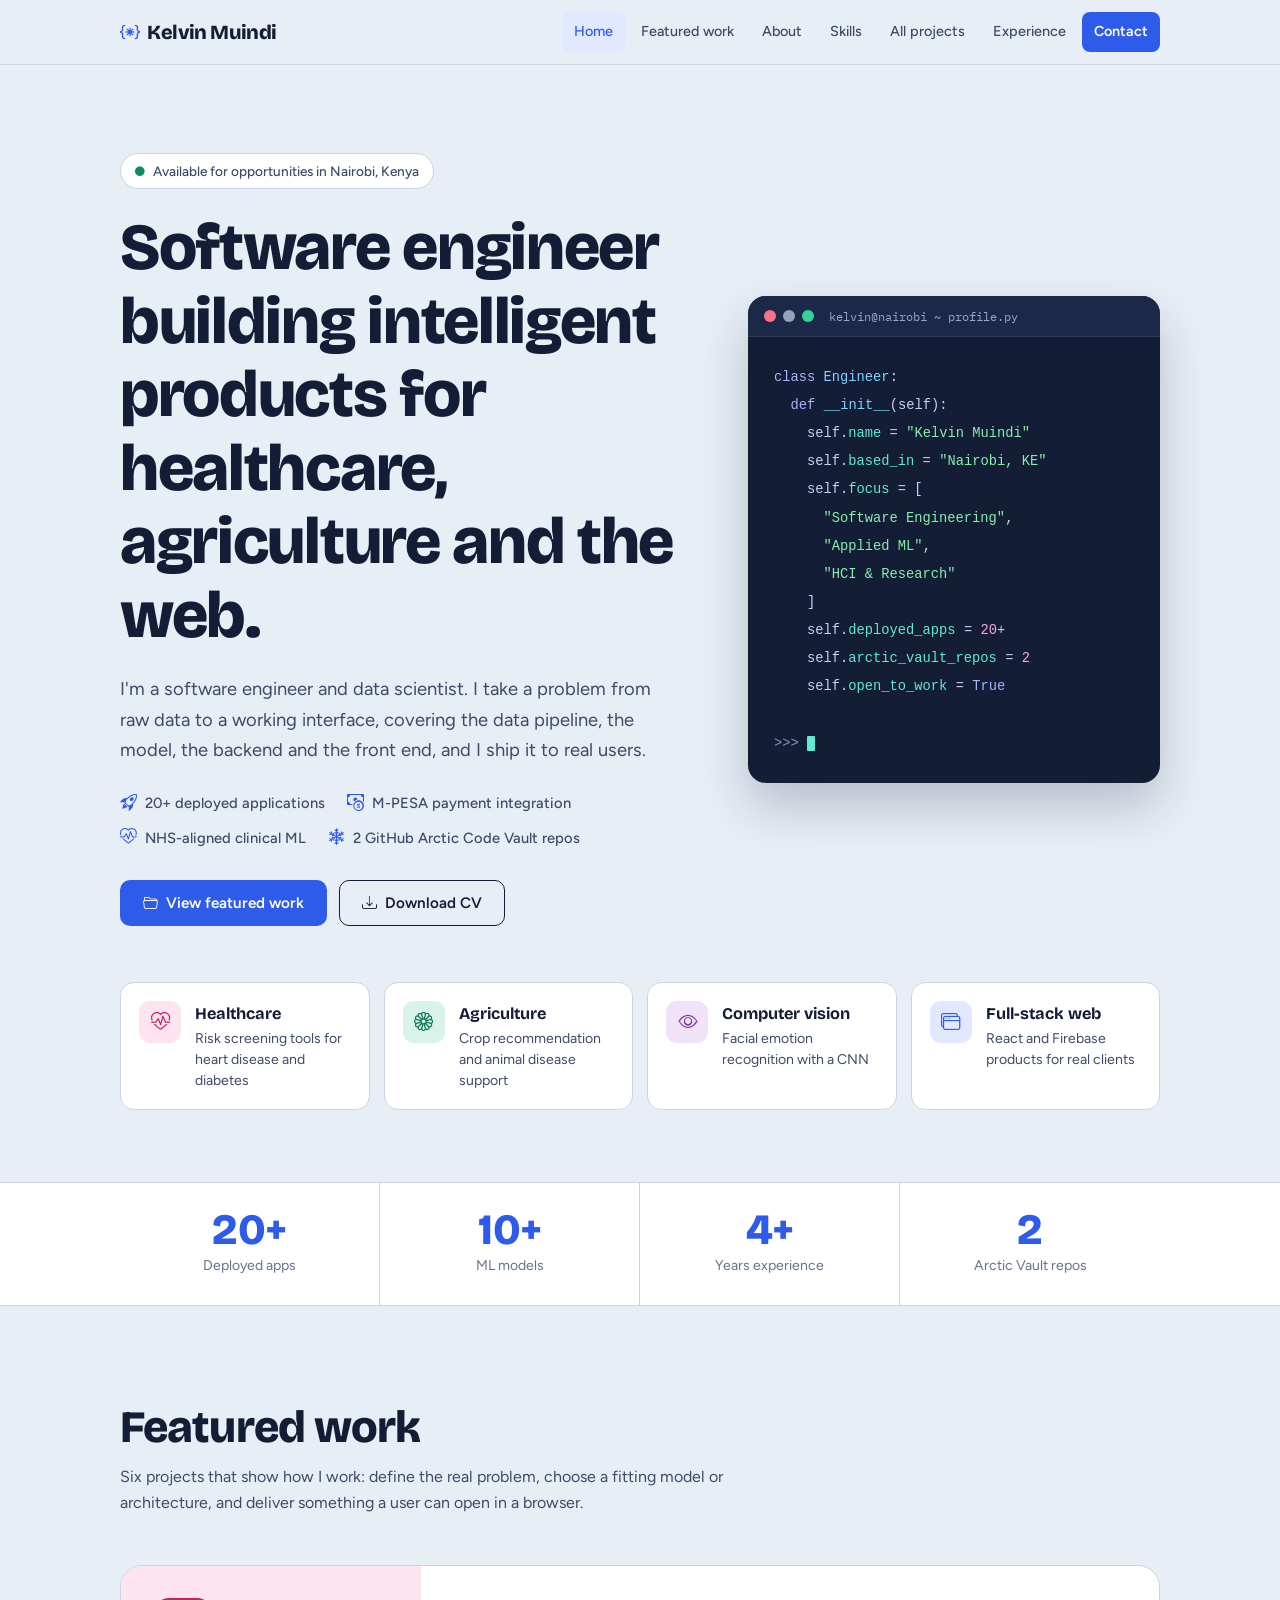
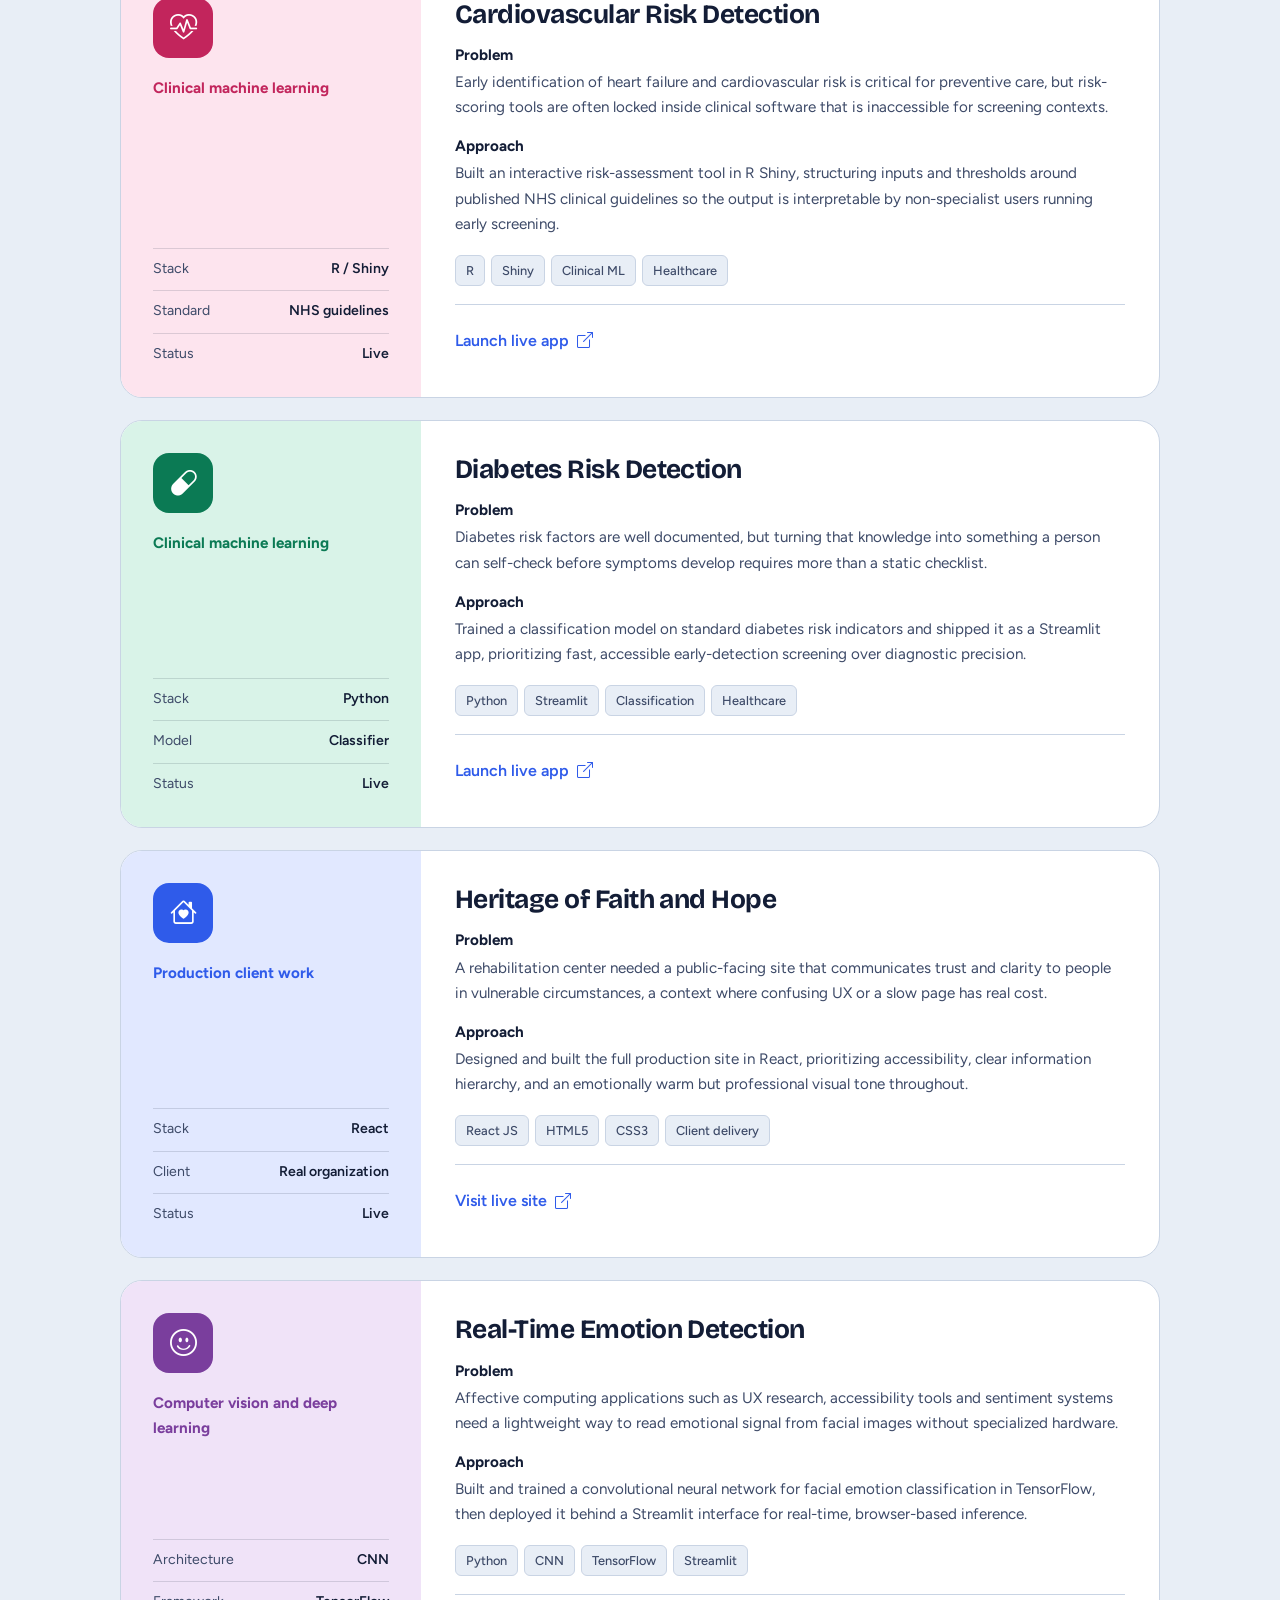
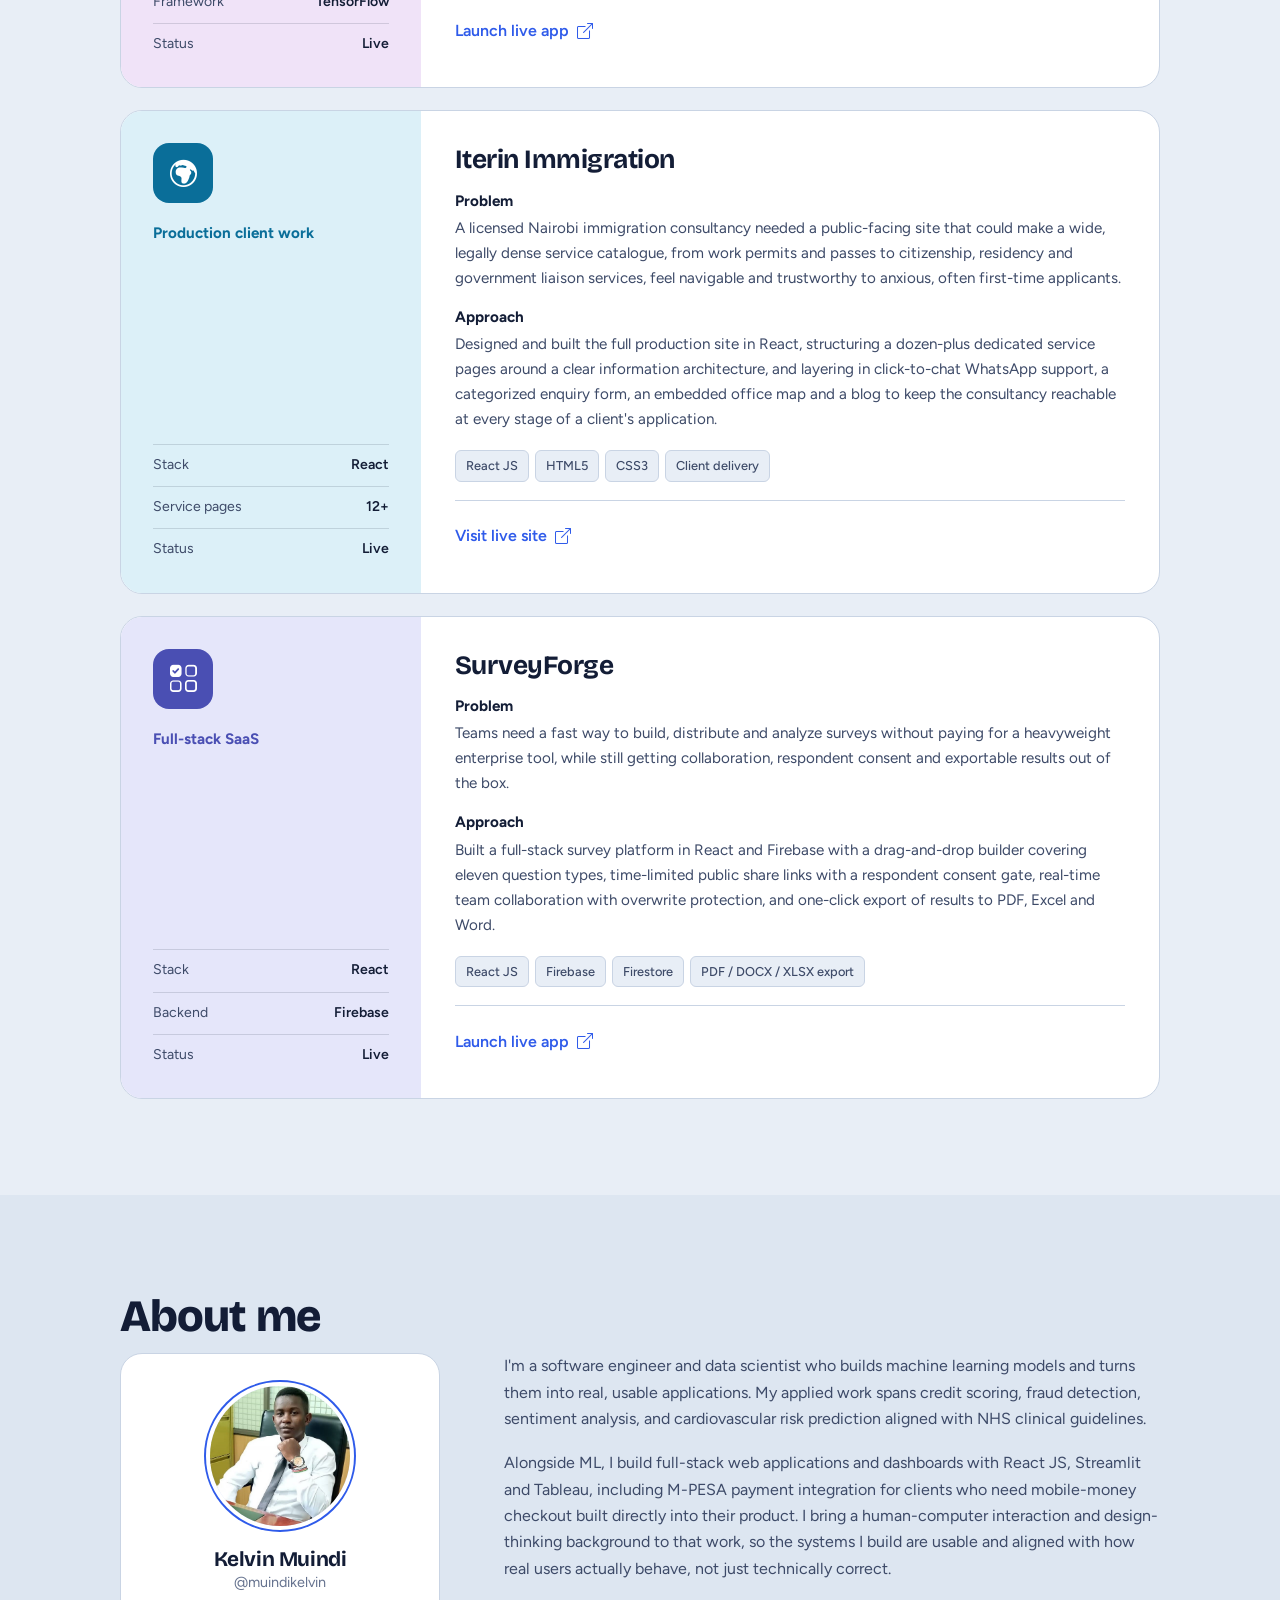
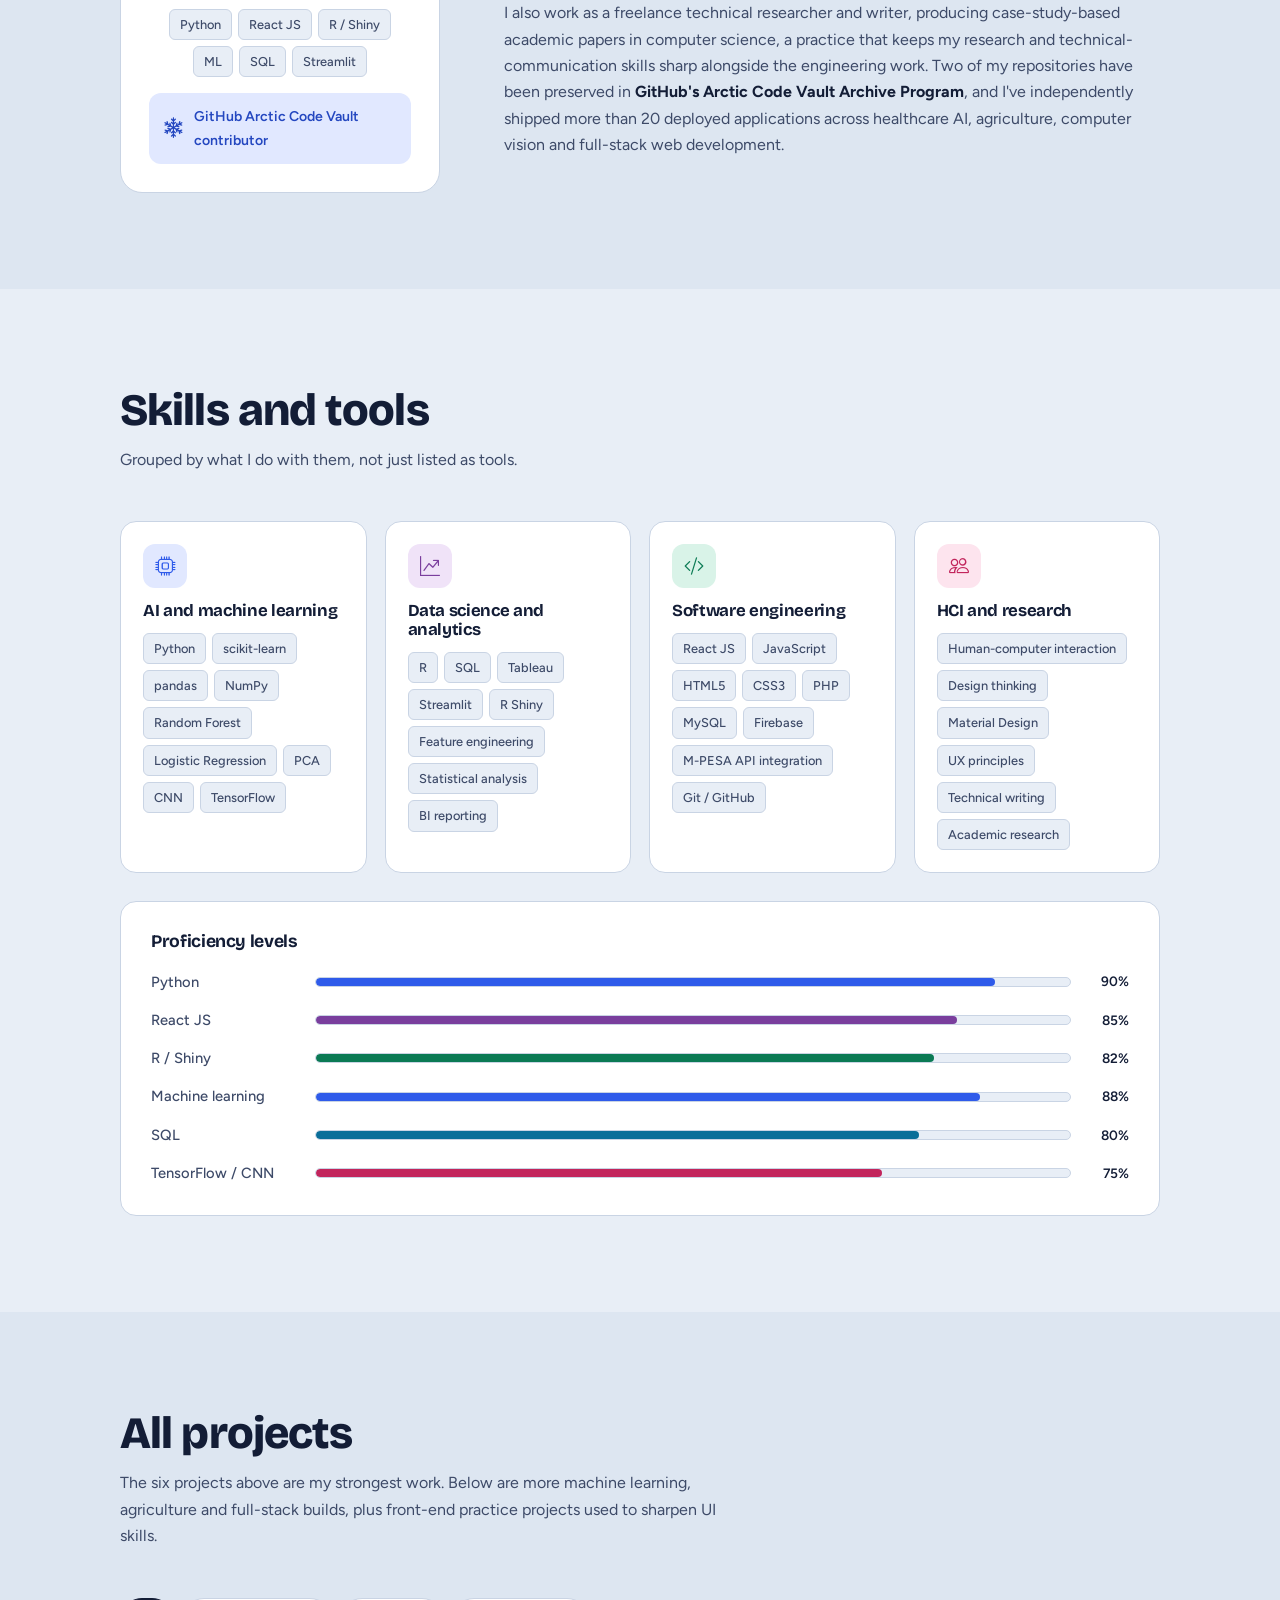
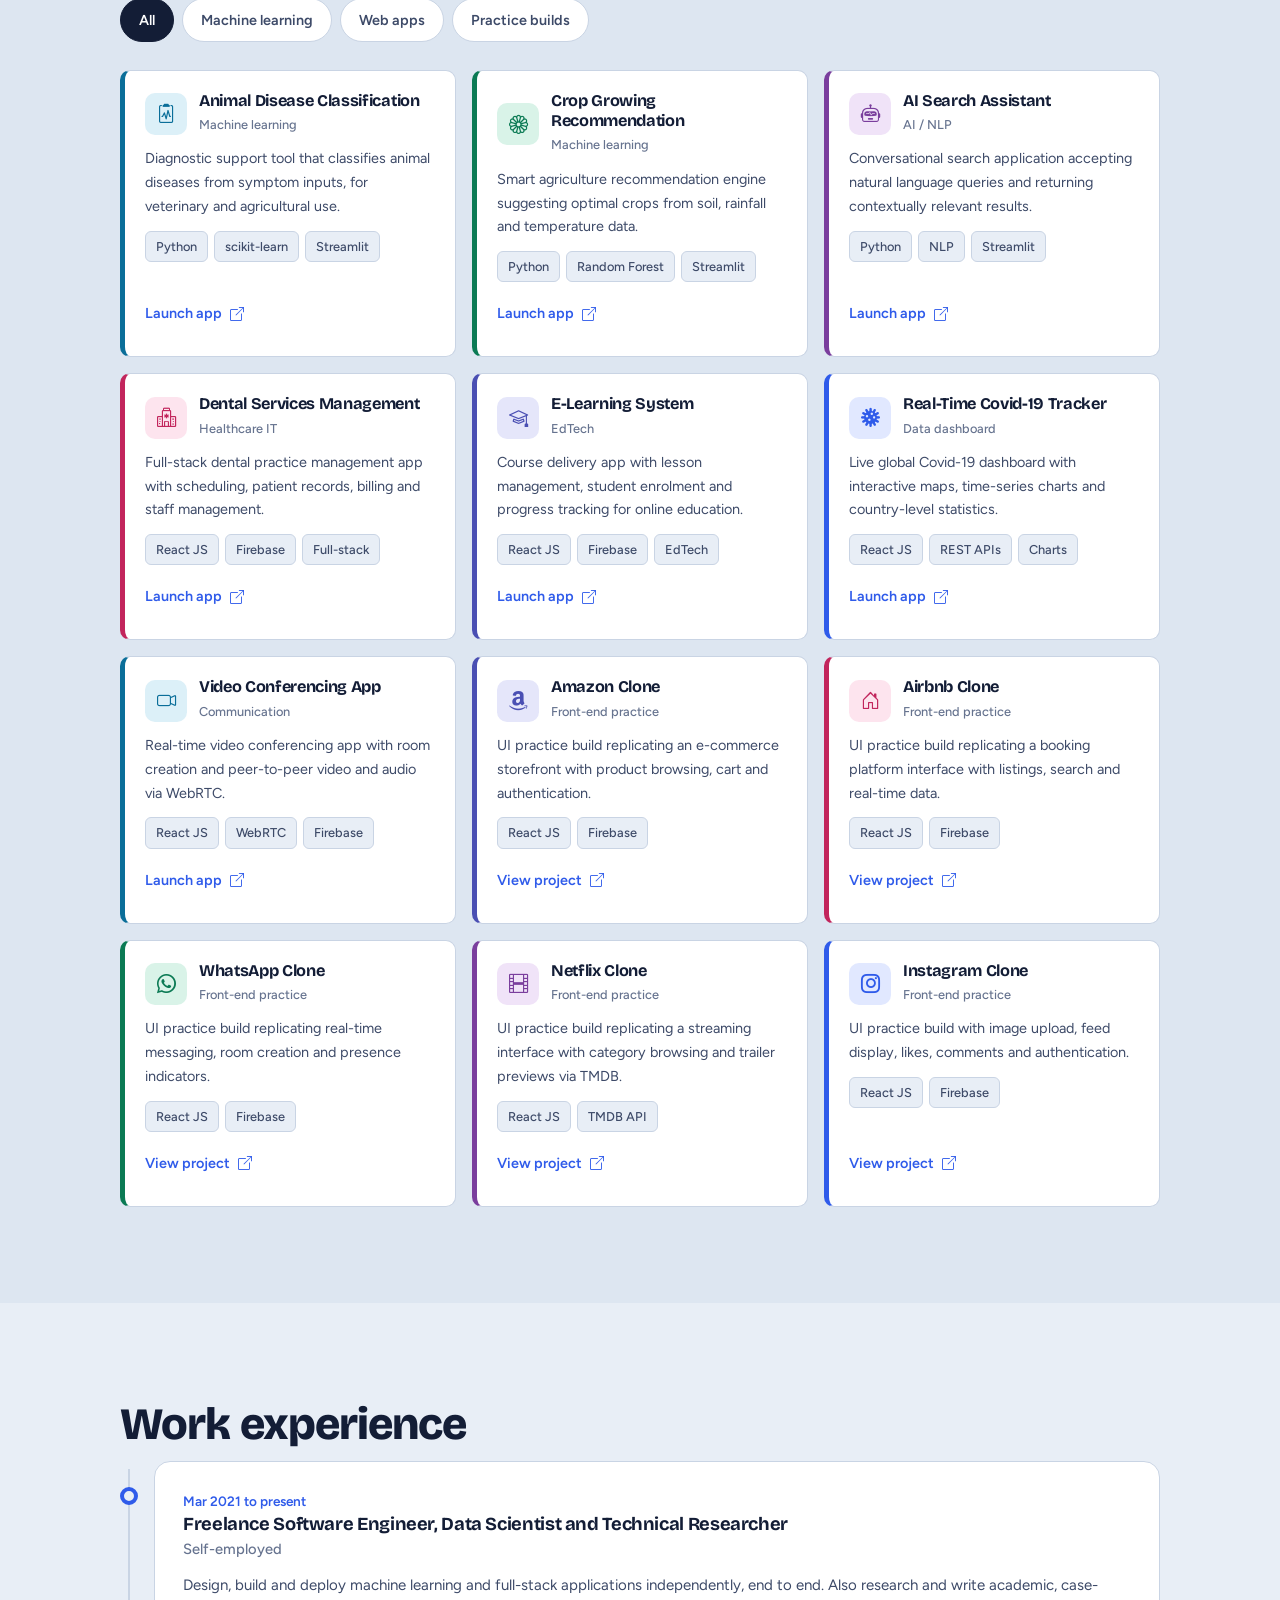
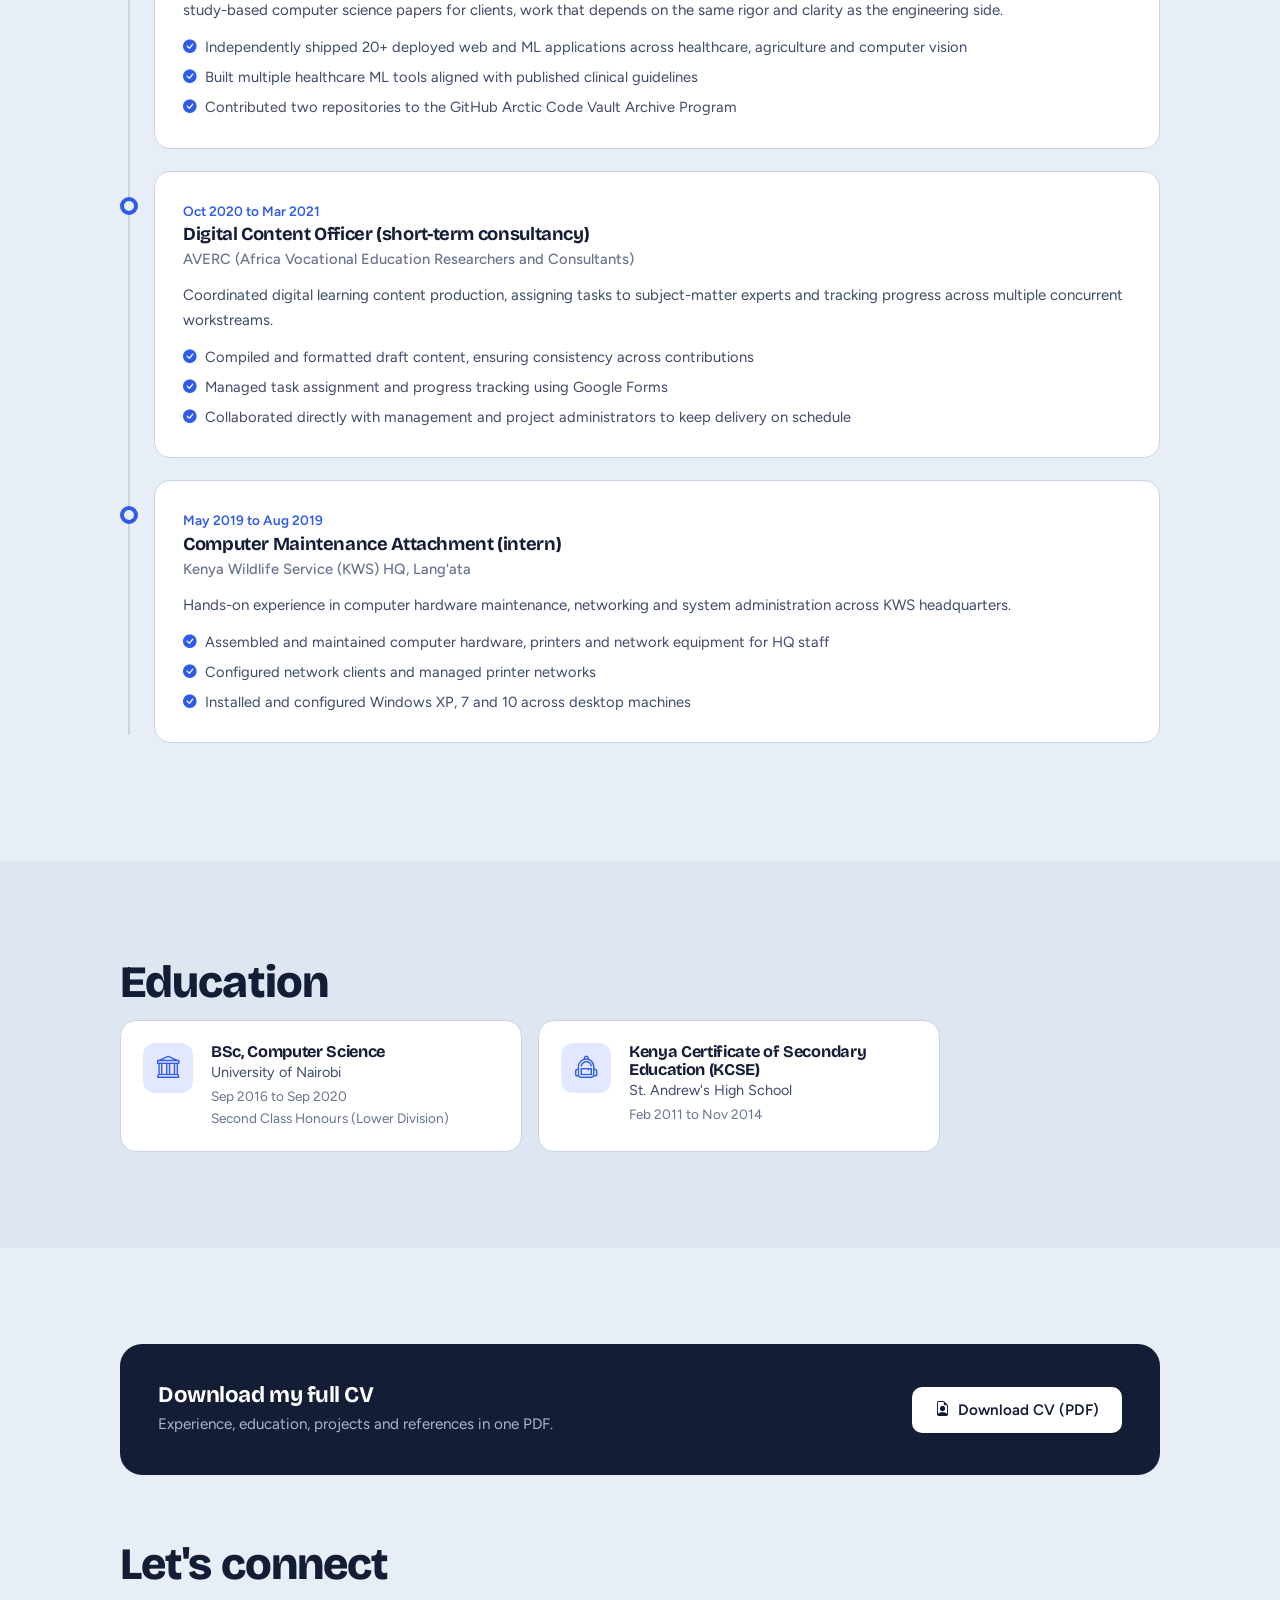
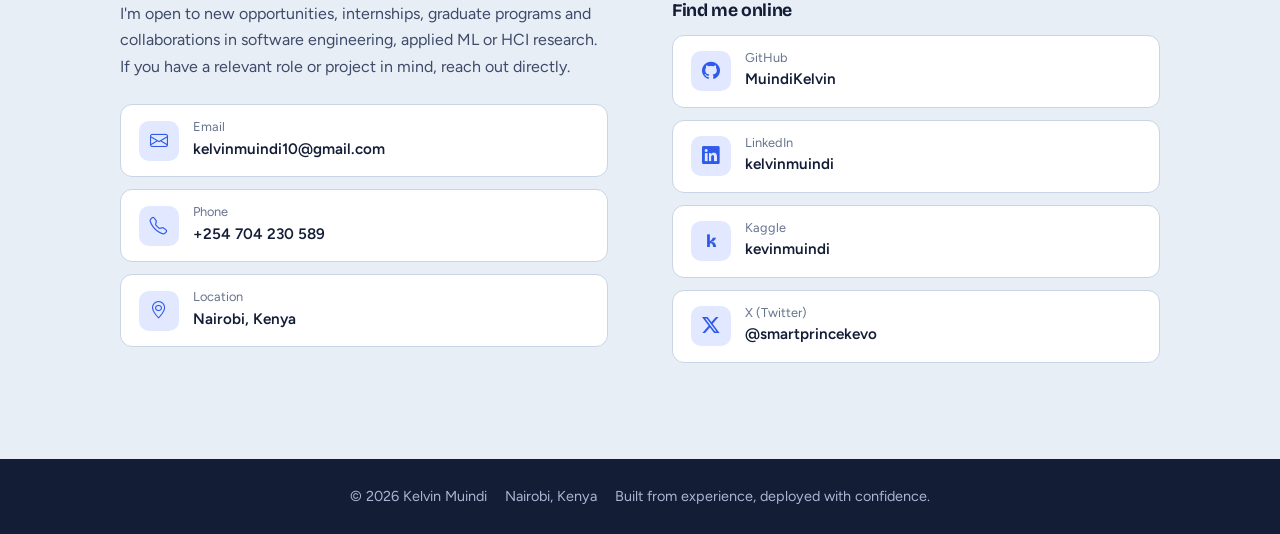
==== commit d4e68b3e: "Update index.html" ====
--- a/index.html
+++ b/index.html
@@ -2,19 +2,19 @@
 <html lang="en">
 <head>
 <meta charset="UTF-8">
-<meta name="viewport" content="width=device-width, initial-scale=1.0">
-<title>Kelvin Muindi: Software Engineer & Applied ML / Data Scientist</title>
-<meta name="description" content="Kelvin Muindi is a software engineer and data scientist based in Nairobi, building deployed machine learning systems and full-stack applications across healthcare, agriculture, and computer vision. Two repositories preserved in GitHub's Arctic Code Vault.">
-<meta name="theme-color" content="#f4f2ee">
+<meta name="viewport" content="width=device-width, initial-scale=1, viewport-fit=cover">
+<title>Kelvin Muindi: Software Engineer & Data Scientist</title>
+<meta name="description" content="Kelvin Muindi is a software engineer and data scientist based in Nairobi, building intelligent products and full-stack applications across healthcare, agriculture, computer vision and the web. Two repositories preserved in GitHub's Arctic Code Vault.">
+<meta name="theme-color" content="#e8eef6">
 <link rel="canonical" href="https://muindikelvin.github.io/">
-<!-- Open Graph -->
-<meta property="og:title" content="Kelvin Muindi: Software Engineer & Applied ML / Data Scientist">
-<meta property="og:description" content="20+ deployed applications across healthcare AI, computer vision, and full-stack engineering. Two repositories preserved in GitHub's Arctic Code Vault.">
+<meta property="og:title" content="Kelvin Muindi: Software Engineer & Data Scientist">
+<meta property="og:description" content="20+ deployed applications across healthcare AI, computer vision and full-stack engineering. Two repositories preserved in GitHub's Arctic Code Vault.">
 <meta property="og:type" content="website">
 <meta property="og:url" content="https://muindikelvin.github.io/">
 <meta name="twitter:card" content="summary_large_image">
-<link href="https://fonts.googleapis.com/css2?family=Space+Grotesk:wght@300;400;500;600;700&family=Inter:wght@300;400;500;600&family=JetBrains+Mono:wght@400;500&display=swap" rel="stylesheet">
-<link href="https://cdnjs.cloudflare.com/ajax/libs/font-awesome/6.4.0/css/all.min.css" rel="stylesheet">
+<link rel="preconnect" href="https://fonts.googleapis.com">
+<link rel="preconnect" href="https://fonts.gstatic.com" crossorigin>
+<link href="https://fonts.googleapis.com/css2?family=Bricolage+Grotesque:opsz,wght@12..96,500;12..96,700;12..96,800&family=Figtree:wght@400;500;600;700&family=IBM+Plex+Mono:wght@400;500&display=swap" rel="stylesheet">
 <script type="application/ld+json">
 {
   "@context": "https://schema.org",
@@ -31,476 +31,308 @@
 }
 </script>
 <style>
-:root {
-  --bg:        #f4f2ee;
-  --bg2:       #ece9e3;
-  --bg3:       #e3ded5;
-  --bg4:       #d8d1c4;
-  --teal:      #00897a;
-  --teal-dim:  #00695c;
-  --teal-glow: rgba(0,137,122,0.16);
-  --teal-subtle: rgba(0,137,122,0.08);
-  --violet:    #7458d3;
-  --amber:     #b5730a;
-  --rose:      #c8474b;
-  --sky:       #2a7cbf;
-  --text:      #211d17;
-  --text-2:    #4a4438;
-  --text-3:    #766e5f;
-  --border:    rgba(0,105,92,0.14);
-  --border-2:  rgba(0,105,92,0.24);
-  --glow-teal: 0 0 32px rgba(0,137,122,0.14);
-  --glow-card: 0 20px 60px rgba(60,50,30,0.14);
-  --ease-out:  cubic-bezier(0.16,1,0.3,1);
-  --dur-fast: 0.18s;
-  --dur-med:  0.35s;
-  --dur-slow: 0.6s;
+/* Bootstrap Icons (subset, embedded) */
+@font-face{font-family:'bootstrap-icons';font-style:normal;font-weight:400;font-display:block;src:url([data-uri]) format('woff2')}
+.bi::before{display:inline-block;font-family:'bootstrap-icons';font-style:normal;font-weight:400;font-variant:normal;text-transform:none;line-height:1;vertical-align:-.125em;-webkit-font-smoothing:antialiased;-moz-osx-font-smoothing:grayscale}
+.bi-amazon::before{content:"\f68d"}
+.bi-arrow-up::before{content:"\f148"}
+.bi-backpack2::before{content:"\f8e2"}
+.bi-bank::before{content:"\f62e"}
+.bi-box-arrow-up-right::before{content:"\f1c5"}
+.bi-braces-asterisk::before{content:"\f70e"}
+.bi-camera-video::before{content:"\f21f"}
+.bi-capsule::before{content:"\f7df"}
+.bi-cash-coin::before{content:"\f632"}
+.bi-circle-fill::before{content:"\f287"}
+.bi-clipboard2-pulse::before{content:"\f730"}
+.bi-code-slash::before{content:"\f2c6"}
+.bi-cpu::before{content:"\f2d6"}
+.bi-download::before{content:"\f30a"}
+.bi-emoji-smile::before{content:"\f327"}
+.bi-envelope::before{content:"\f32f"}
+.bi-eye::before{content:"\f341"}
+.bi-file-earmark-person::before{content:"\f379"}
+.bi-film::before{content:"\f3c3"}
+.bi-flower1::before{content:"\f3cd"}
+.bi-folder2-open::before{content:"\f3d8"}
+.bi-geo-alt::before{content:"\f3e8"}
+.bi-github::before{content:"\f3ed"}
+.bi-globe-europe-africa::before{content:"\f885"}
+.bi-graph-up-arrow::before{content:"\f673"}
+.bi-heart-pulse::before{content:"\f76f"}
+.bi-hospital::before{content:"\f774"}
+.bi-house-door::before{content:"\f423"}
+.bi-house-heart::before{content:"\f776"}
+.bi-instagram::before{content:"\f437"}
+.bi-linkedin::before{content:"\f472"}
+.bi-list::before{content:"\f479"}
+.bi-mortarboard::before{content:"\f6fe"}
+.bi-people::before{content:"\f4d0"}
+.bi-person-fill::before{content:"\f4da"}
+.bi-robot::before{content:"\f6b1"}
+.bi-rocket-takeoff::before{content:"\f845"}
+.bi-snow2::before{content:"\f56e"}
+.bi-telephone::before{content:"\f5c1"}
+.bi-twitter-x::before{content:"\f8db"}
+.bi-ui-checks-grid::before{content:"\f5f8"}
+.bi-virus::before{content:"\f827"}
+.bi-whatsapp::before{content:"\f618"}
+.bi-window-stack::before{content:"\f6d2"}
+.bi-x-lg::before{content:"\f659"}
+:root{
+  --bg:#e8eef6;
+  --bg2:#dde6f1;
+  --surface:#ffffff;
+  --ink:#131d36;
+  --ink2:#3d4a68;
+  --ink3:#66738f;
+  --line:#c9d4e4;
+  --cobalt:#2f5bea;
+  --cobalt-dk:#2447c0;
+  --tint-cobalt:#e1e8ff;
+  --font-head:'Bricolage Grotesque','Segoe UI',system-ui,sans-serif;
+  --font-mono:'IBM Plex Mono',ui-monospace,'SFMono-Regular',Consolas,monospace;
+  --font-body:'Figtree','Segoe UI',system-ui,-apple-system,sans-serif;
+  --pad:clamp(16px,4vw,40px);
+  --nav-h:64px;
 }
 *,*::before,*::after{box-sizing:border-box;margin:0;padding:0}
-html{scroll-behavior:smooth}
+html{scroll-behavior:smooth;scroll-padding-top:calc(var(--nav-h) + 16px);-webkit-text-size-adjust:100%}
 body{
-  font-family:'Inter',sans-serif;
-  color:var(--text);
-  overflow-x:hidden;
-  line-height:1.65;
-  background-color:var(--bg);
-  background-image:
-    radial-gradient(1100px 620px at 12% -8%, rgba(0,137,122,0.08) 0%, transparent 60%),
-    radial-gradient(900px 560px at 88% 4%, rgba(116,88,211,0.07) 0%, transparent 62%),
-    radial-gradient(1200px 800px at 50% 115%, rgba(0,105,92,0.06) 0%, transparent 65%),
-    linear-gradient(180deg, #f8f6f2 0%, var(--bg) 24%, #efebe3 60%, #f8f6f2 100%);
-  background-attachment:fixed;
-  background-repeat:no-repeat;
-}
-::-webkit-scrollbar{width:5px}
-::-webkit-scrollbar-track{background:var(--bg)}
-::-webkit-scrollbar-thumb{background:var(--teal-dim);border-radius:3px}
-img{max-width:100%}
-
-/* SKIP LINK */
-.skip-link{position:absolute;left:-9999px;top:0;background:var(--teal);color:#070c18;padding:10px 18px;border-radius:0 0 8px 0;font-weight:700;z-index:10000;font-size:0.85rem}
+  font-family:var(--font-body);color:var(--ink);background:var(--bg);line-height:1.65;
+  font-size:1rem;overflow-x:hidden;
+  padding-left:env(safe-area-inset-left,0px);padding-right:env(safe-area-inset-right,0px);
+}
+img,svg{max-width:100%}
+a{color:inherit}
+[hidden]{display:none!important}
+i.bi{line-height:1;vertical-align:-0.125em}
+:focus-visible{outline:3px solid var(--cobalt);outline-offset:3px;border-radius:4px}
+.skip-link{position:absolute;left:-9999px;top:0;background:var(--cobalt);color:#fff;padding:10px 18px;z-index:2000;font-weight:600}
 .skip-link:focus{left:0}
-
-/* FOCUS VISIBILITY */
-a:focus-visible,button:focus-visible,[tabindex]:focus-visible{outline:2px solid var(--teal);outline-offset:3px;border-radius:4px}
-
-#particle-canvas{position:fixed;inset:0;z-index:0;pointer-events:none;opacity:0.4}
+.container{max-width:1120px;margin:0 auto;padding:0 var(--pad)}
+.section{padding:clamp(3.5rem,8vw,6rem) 0}
+.section.alt{background:var(--bg2)}
+h1,h2,h3{font-family:var(--font-head);line-height:1.12;letter-spacing:-0.02em}
+.sec-title{font-size:clamp(1.8rem,4.2vw,2.8rem);font-weight:800;margin-bottom:12px}
+.sec-intro{color:var(--ink2);max-width:62ch;margin-bottom:clamp(28px,5vw,48px)}
 
 /* NAV */
-nav{position:fixed;top:0;left:0;right:0;z-index:900;background:rgba(244,242,238,0.88);backdrop-filter:blur(22px);-webkit-backdrop-filter:blur(22px);border-bottom:1px solid var(--border);transition:box-shadow var(--dur-med) var(--ease-out)}
-nav.scrolled{box-shadow:0 4px 40px rgba(60,50,30,0.12);border-bottom-color:var(--border-2)}
-.nav-inner{max-width:1180px;margin:0 auto;display:flex;align-items:center;justify-content:space-between;padding:0 32px;height:64px}
-.logo{font-family:'Space Grotesk',sans-serif;font-size:1.4rem;font-weight:700;color:var(--teal);letter-spacing:-0.5px;position:relative;cursor:pointer;background:none;border:none}
-.logo::after{content:'';position:absolute;bottom:-2px;left:0;width:0;height:2px;background:var(--teal);transition:width var(--dur-med) var(--ease-out)}
-.logo:hover::after{width:100%}
-.logo span{color:var(--text)}
-.nav-links{display:flex;list-style:none;gap:2px;position:relative}
-.nav-links a{text-decoration:none;color:var(--text-2);font-size:0.85rem;font-weight:500;padding:6px 13px;border-radius:8px;transition:color var(--dur-fast);position:relative;z-index:2}
-.nav-links a:hover{color:var(--teal)}
-.nav-links a.active{color:var(--teal)}
-.nav-cta{background:var(--teal);color:#070c18 !important;padding:8px 16px !important;border-radius:8px;font-weight:700}
-.nav-cta:hover{background:#1de8c8;color:#070c18 !important}
-.nav-pill{position:absolute;top:0;left:0;height:100%;border-radius:8px;background:var(--teal-subtle);border:1px solid var(--border-2);z-index:1;opacity:0;transition:left 0.35s var(--ease-out),width 0.35s var(--ease-out),opacity 0.2s ease}
-.nav-links:hover .nav-pill{opacity:1}
-.menu-toggle{display:none;background:none;border:1px solid var(--border);color:var(--text);font-size:1.1rem;cursor:pointer;padding:8px 10px;border-radius:8px}
-.menu-toggle:hover{border-color:var(--teal);color:var(--teal)}
+nav{position:sticky;top:0;z-index:1000;background:rgba(232,238,246,.92);backdrop-filter:blur(14px);-webkit-backdrop-filter:blur(14px);border-bottom:1px solid var(--line);padding-top:env(safe-area-inset-top,0px)}
+.nav-inner{max-width:1120px;margin:0 auto;padding:0 var(--pad);height:var(--nav-h);display:flex;align-items:center;justify-content:space-between;gap:16px}
+.logo{font-family:var(--font-head);font-weight:800;font-size:1.25rem;letter-spacing:-0.03em;text-decoration:none;color:var(--ink);display:flex;align-items:center;gap:8px}
+.logo i{color:var(--cobalt)}
+.nav-links{display:flex;list-style:none;gap:4px;align-items:center}
+.nav-links a{display:block;text-decoration:none;font-size:.9rem;font-weight:500;color:var(--ink2);padding:8px 12px;border-radius:8px;transition:background .2s,color .2s}
+.nav-links a:hover{background:var(--bg2);color:var(--ink)}
+.nav-links a.active{color:var(--cobalt);background:var(--tint-cobalt)}
+.nav-links a.nav-cta{background:var(--cobalt);color:#fff;font-weight:600}
+.nav-links a.nav-cta:hover{background:var(--cobalt-dk)}
+.menu-toggle{display:none;background:var(--surface);border:1px solid var(--line);color:var(--ink);width:44px;height:44px;border-radius:10px;font-size:1.3rem;cursor:pointer;align-items:center;justify-content:center}
+
+/* BUTTONS */
+.btn{display:inline-flex;align-items:center;justify-content:center;gap:8px;min-height:46px;padding:12px 22px;border-radius:10px;font:600 .95rem var(--font-body);text-decoration:none;border:1.5px solid transparent;cursor:pointer;transition:background .2s,border-color .2s,color .2s}
+.btn-primary{background:var(--cobalt);color:#fff}
+.btn-primary:hover{background:var(--cobalt-dk)}
+.btn-outline{background:transparent;color:var(--ink);border-color:var(--ink)}
+.btn-outline:hover{background:var(--ink);color:#fff}
 
 /* HERO */
-#home{min-height:100vh;display:flex;align-items:center;position:relative;overflow:hidden;padding:110px 32px 64px;z-index:1}
-.hero-grid-bg{position:absolute;inset:0;background-image:linear-gradient(rgba(0,212,180,0.035) 1px,transparent 1px),linear-gradient(90deg,rgba(0,212,180,0.035) 1px,transparent 1px);background-size:52px 52px;pointer-events:none;animation:gridDrift 20s linear infinite}
-@keyframes gridDrift{0%{background-position:0 0,0 0}100%{background-position:52px 52px,52px 52px}}
-.hero-glow{position:absolute;width:700px;height:700px;border-radius:50%;background:radial-gradient(circle,rgba(0,212,180,0.09) 0%,transparent 68%);top:-180px;right:-180px;pointer-events:none;animation:floatGlow 8s ease-in-out infinite alternate}
-.hero-glow2{position:absolute;width:500px;height:500px;border-radius:50%;background:radial-gradient(circle,rgba(157,125,250,0.08) 0%,transparent 68%);bottom:-100px;left:-100px;pointer-events:none;animation:floatGlow 10s ease-in-out infinite alternate-reverse}
-@keyframes floatGlow{from{transform:translate(0,0) scale(1)}to{transform:translate(20px,20px) scale(1.08)}}
-.hero-inner{max-width:1180px;margin:0 auto;display:grid;grid-template-columns:1fr 440px;gap:64px;align-items:center;position:relative;z-index:2}
-.hero-eyebrow{font-family:'JetBrains Mono',monospace;font-size:0.78rem;color:var(--teal);letter-spacing:0.14em;text-transform:uppercase;margin-bottom:18px;display:flex;align-items:center;gap:8px;opacity:0;animation:fadeUp 0.7s var(--ease-out) 0.1s forwards}
-.eyebrow-dot{width:8px;height:8px;border-radius:50%;background:var(--teal);animation:pulse 2s ease-in-out infinite}
-@keyframes pulse{0%,100%{box-shadow:0 0 0 0 rgba(0,212,180,0.5)}50%{box-shadow:0 0 0 6px rgba(0,212,180,0)}}
-.hero h1{font-family:'Space Grotesk',sans-serif;font-size:clamp(2.1rem,4vw,3.2rem);font-weight:700;line-height:1.18;letter-spacing:-1px;color:var(--text);margin-bottom:22px;opacity:0;animation:fadeUp 0.8s var(--ease-out) 0.2s forwards}
-.hero h1 .accent{color:var(--teal)}
-.hero-desc{font-size:1.05rem;color:var(--text-2);max-width:540px;margin-bottom:28px;line-height:1.8;opacity:0;animation:fadeUp 0.8s var(--ease-out) 0.35s forwards}
-.hero-proof{display:flex;flex-wrap:wrap;gap:10px;margin-bottom:36px;opacity:0;animation:fadeUp 0.8s var(--ease-out) 0.45s forwards}
-.proof-chip{display:flex;align-items:center;gap:7px;background:var(--bg2);border:1px solid var(--border);border-radius:30px;padding:7px 14px;font-size:0.78rem;color:var(--text-2)}
-.proof-chip i{color:var(--teal);font-size:0.78rem}
-.hero-ctas{display:flex;gap:12px;flex-wrap:wrap;opacity:0;animation:fadeUp 0.8s var(--ease-out) 0.55s forwards}
-@keyframes fadeUp{from{opacity:0;transform:translateY(28px)}to{opacity:1;transform:translateY(0)}}
-
-.scroll-hint{position:absolute;bottom:28px;left:50%;transform:translateX(-50%);display:flex;flex-direction:column;align-items:center;gap:6px;opacity:0;animation:fadeIn 1s 1.4s forwards}
-.scroll-hint span{font-size:0.68rem;color:var(--text-3);letter-spacing:0.12em;text-transform:uppercase}
-.scroll-arrow{width:20px;height:20px;border-right:2px solid var(--teal);border-bottom:2px solid var(--teal);transform:rotate(45deg);animation:bounce 1.6s ease-in-out infinite}
-@keyframes bounce{0%,100%{transform:rotate(45deg) translate(0,0);opacity:1}50%{transform:rotate(45deg) translate(3px,3px);opacity:0.6}}
-@keyframes fadeIn{to{opacity:1}}
-
-.btn-primary{background:var(--teal);color:#070c18;padding:13px 26px;border-radius:10px;font-weight:700;font-size:0.9rem;text-decoration:none;display:inline-flex;align-items:center;gap:8px;transition:transform 0.2s cubic-bezier(0.34,1.56,0.64,1),box-shadow var(--dur-med) var(--ease-out);min-height:46px;position:relative;overflow:hidden;border:none;cursor:pointer}
-.btn-primary::before{content:'';position:absolute;inset:0;background:rgba(255,255,255,0.12);transform:scaleX(0);transform-origin:left;transition:transform var(--dur-med) var(--ease-out)}
-.btn-primary:hover::before{transform:scaleX(1)}
-.btn-primary:hover{box-shadow:0 10px 32px rgba(0,212,180,0.38)}
-.btn-ghost{background:transparent;color:var(--text);padding:13px 26px;border-radius:10px;font-weight:600;font-size:0.9rem;text-decoration:none;display:inline-flex;align-items:center;gap:8px;border:1.5px solid var(--border-2);transition:border-color var(--dur-fast),color var(--dur-fast),background var(--dur-fast),transform 0.2s cubic-bezier(0.34,1.56,0.64,1);min-height:46px}
-.btn-ghost:hover{border-color:var(--teal);color:var(--teal);background:var(--teal-subtle)}
-.magnetic{will-change:transform}
-
-.terminal-wrap{opacity:0;animation:fadeUp 0.9s var(--ease-out) 0.6s forwards}
-.terminal{background:var(--bg2);border:1px solid var(--border-2);border-radius:16px;overflow:hidden;box-shadow:var(--glow-teal),var(--glow-card);transition:transform 0.15s ease-out,box-shadow var(--dur-med) var(--ease-out);transform-style:preserve-3d;will-change:transform}
-.terminal-bar{background:var(--bg3);padding:10px 14px;display:flex;align-items:center;gap:7px;border-bottom:1px solid var(--border)}
-.dot{width:12px;height:12px;border-radius:50%}
-.dot.r{background:#f87171}.dot.y{background:#fbbf24}.dot.g{background:#34d399}
-.terminal-title{font-family:'JetBrains Mono',monospace;font-size:0.72rem;color:var(--text-3);margin-left:6px}
-.terminal-body{padding:20px 22px;font-family:'JetBrains Mono',monospace;font-size:0.8rem;line-height:1.95}
-.t-c{color:var(--text-3)}.t-k{color:var(--violet)}.t-s{color:var(--amber)}.t-v{color:var(--teal)}.t-fn{color:var(--sky)}.t-num{color:#f472b6}
-.cursor{display:inline-block;width:8px;height:15px;background:var(--teal);animation:blink 1.1s step-end infinite;vertical-align:middle;border-radius:1px}
+#home{padding:clamp(2.5rem,7vw,5.5rem) 0 clamp(2.5rem,6vw,4.5rem)}
+.hero-grid{display:grid;grid-template-columns:minmax(0,1.35fr) minmax(0,1fr);gap:clamp(32px,6vw,72px);align-items:center}
+.status{display:inline-flex;align-items:center;gap:8px;background:var(--surface);border:1px solid var(--line);border-radius:999px;padding:6px 14px;font-size:.85rem;font-weight:500;color:var(--ink2);margin-bottom:22px}
+.status i{color:#0f8a5f;font-size:.6rem}
+.hero h1{font-size:clamp(2.2rem,6vw,4.1rem);font-weight:800;margin-bottom:22px;max-width:18ch}
+.hero-desc{font-size:clamp(1rem,1.6vw,1.15rem);color:var(--ink2);max-width:56ch;margin-bottom:26px}
+.facts{list-style:none;display:flex;flex-wrap:wrap;gap:10px 22px;margin-bottom:30px;font-size:.92rem;color:var(--ink2);font-weight:500}
+.facts li{display:flex;align-items:center;gap:8px}
+.facts i{color:var(--cobalt);font-size:1.05rem}
+.hero-ctas{display:flex;flex-wrap:wrap;gap:12px}
+/* TERMINAL */
+.terminal{background:var(--ink);border-radius:18px;overflow:hidden;box-shadow:0 24px 50px rgba(19,29,54,.22);max-width:100%}
+.term-bar{display:flex;align-items:center;gap:7px;padding:12px 16px;background:#1c2848;border-bottom:1px solid rgba(255,255,255,.08)}
+.term-bar .d{width:12px;height:12px;border-radius:50%;flex:none}
+.d.r{background:#fb7185}.d.s{background:#94a3b8}.d.g{background:#34d399}
+.term-title{margin-left:8px;font:400 .78rem var(--font-mono);color:#9aa7c7;white-space:nowrap;overflow:hidden;text-overflow:ellipsis}
+.term-body{margin:0;padding:clamp(16px,3vw,26px);font:400 clamp(.74rem,1.6vw,.86rem)/1.9 var(--font-mono);color:#c9d3ee;overflow-x:auto;white-space:pre;tab-size:2}
+.term-body .k{color:#a5b4fc}.term-body .f{color:#7dd3fc}.term-body .a{color:#5eead4}
+.term-body .s{color:#86efac}.term-body .n{color:#f9a8d4}.term-body .c{color:#8b97b8}
+.cursor{display:inline-block;width:.6em;height:1.1em;background:#5eead4;vertical-align:text-bottom;border-radius:1px;animation:blink 1.1s step-end infinite}
 @keyframes blink{50%{opacity:0}}
-#scrambleName{font-family:'JetBrains Mono',monospace}
-
-.stats-band{background:var(--bg2);border-top:1px solid var(--border);border-bottom:1px solid var(--border);padding:0;position:relative;z-index:1}
-.stats-inner{max-width:1180px;margin:0 auto;padding:0 32px;display:grid;grid-template-columns:repeat(4,1fr)}
-.stat-block{text-align:center;padding:30px 24px;border-right:1px solid var(--border);position:relative;overflow:hidden;transition:background var(--dur-med);cursor:default}
-.stat-block:hover{background:var(--teal-subtle)}
-.stat-block:last-child{border-right:none}
-.stat-num{font-family:'Space Grotesk',sans-serif;font-size:2.6rem;font-weight:700;color:var(--teal);display:block;line-height:1;letter-spacing:-1px}
-.stat-lbl{font-size:0.74rem;color:var(--text-3);margin-top:6px;text-transform:uppercase;letter-spacing:0.09em}
-
-.section{padding:6.5rem 0;position:relative;z-index:1}
-.container{max-width:1180px;margin:0 auto;padding:0 32px}
-.sec-label{font-family:'JetBrains Mono',monospace;font-size:0.72rem;color:var(--teal);text-transform:uppercase;letter-spacing:0.16em;margin-bottom:6px;display:flex;align-items:center;gap:8px}
-.sec-label::before{content:'';width:24px;height:1.5px;background:var(--teal)}
-.sec-title{font-family:'Space Grotesk',sans-serif;font-size:clamp(1.9rem,3.5vw,2.7rem);font-weight:700;letter-spacing:-1px;color:var(--text);margin-bottom:18px;line-height:1.15}
-.sec-title .t{color:var(--teal)}
-.sec-title .split-char{display:inline-block;opacity:0;transform:translateY(0.4em) rotate(4deg);transition:opacity 0.5s var(--ease-out),transform 0.5s var(--ease-out)}
-.sec-title.split-visible .split-char{opacity:1;transform:translateY(0) rotate(0)}
-.sec-intro{color:var(--text-2);font-size:1rem;max-width:640px;margin-bottom:48px;line-height:1.8}
-.sec-divider{width:100%;height:1px;background:linear-gradient(90deg,transparent,var(--border-2),transparent)}
-
-/* FLAGSHIP CASE STUDIES */
-#work{background:transparent}
-.flagship-list{display:flex;flex-direction:column;gap:28px}
-.flagship-card{
-  background:var(--bg3);border:1px solid var(--border);border-radius:20px;overflow:hidden;
-  display:grid;grid-template-columns:1fr 1.3fr;position:relative;
-  transform-style:preserve-3d;will-change:transform;
-  transition:border-color var(--dur-med),box-shadow var(--dur-med) var(--ease-out),transform 0.15s ease-out;
-}
-.flagship-card.reverse{grid-template-columns:1.3fr 1fr}
-.flagship-card.reverse .fc-visual{order:2}
-
-/* shimmer sweep */
-.flagship-card::before{
-  content:'';position:absolute;inset:0;z-index:1;pointer-events:none;
-  background:linear-gradient(115deg,transparent 0%,transparent 42%,rgba(0,212,180,0.07) 50%,transparent 58%,transparent 100%);
-  background-size:220% 100%;background-position:220% 0;
-  transition:background-position 0.7s ease;
-}
-.flagship-card:hover::before{background-position:-220% 0}
-
-/* rotating glow border trace */
-.flagship-card::after{
-  content:'';position:absolute;inset:-1px;border-radius:21px;z-index:1;pointer-events:none;
-  background:conic-gradient(from var(--fc-angle,0deg),transparent 0deg,var(--teal) 50deg,transparent 110deg);
-  -webkit-mask:linear-gradient(#fff 0 0) content-box,linear-gradient(#fff 0 0);
-  -webkit-mask-composite:xor;mask-composite:exclude;padding:1px;opacity:0;
-  transition:opacity 0.4s ease;
-}
-.flagship-card:hover::after{opacity:1;animation:fcRotateBorder 3s linear infinite}
-@property --fc-angle{syntax:'<angle>';initial-value:0deg;inherits:false}
-@keyframes fcRotateBorder{to{--fc-angle:360deg}}
-
-/* cursor-follow shine */
-.fc-shine{position:absolute;inset:0;border-radius:inherit;z-index:1;pointer-events:none;opacity:0;transition:opacity 0.3s ease;
-  background:radial-gradient(circle at var(--fc-sx,50%) var(--fc-sy,50%),rgba(0,212,180,0.08) 0%,transparent 55%)}
-.flagship-card:hover .fc-shine{opacity:1}
-
-.fc-visual{background:linear-gradient(135deg,var(--bg4),var(--bg3));padding:40px;display:flex;flex-direction:column;justify-content:center;position:relative;overflow:hidden;border-right:1px solid var(--border);z-index:2}
-.flagship-card.reverse .fc-visual{border-right:none;border-left:1px solid var(--border)}
-.fc-visual::before{content:'';position:absolute;width:260px;height:260px;border-radius:50%;top:-80px;right:-80px;background:radial-gradient(circle,var(--fc-glow,rgba(0,212,180,0.14)) 0%,transparent 70%);transition:transform 0.5s var(--ease-out)}
-.flagship-card:hover .fc-visual::before{transform:scale(1.18) translate(10px,-6px)}
-.fc-icon-big{width:64px;height:64px;border-radius:16px;display:flex;align-items:center;justify-content:center;font-size:1.8rem;margin-bottom:20px;position:relative;z-index:1;transition:transform 0.45s var(--ease-out),box-shadow 0.45s ease}
-.flagship-card:hover .fc-icon-big{transform:scale(1.12) rotate(-7deg) translateY(-3px);box-shadow:0 10px 26px rgba(60,50,30,0.18)}
-.fc-metric-row{display:flex;gap:20px;position:relative;z-index:1;flex-wrap:wrap;margin-top:8px}
-.fc-metric{display:flex;flex-direction:column;transition:transform 0.3s var(--ease-out)}
-.flagship-card:hover .fc-metric:nth-child(1){transform:translateY(-2px);transition-delay:0s}
-.flagship-card:hover .fc-metric:nth-child(2){transform:translateY(-2px);transition-delay:0.05s}
-.flagship-card:hover .fc-metric:nth-child(3){transform:translateY(-2px);transition-delay:0.1s}
-.fc-metric-val{font-family:'Space Grotesk',sans-serif;font-size:1.6rem;font-weight:700;color:var(--text);line-height:1}
-.fc-metric-lbl{font-size:0.68rem;color:var(--text-3);text-transform:uppercase;letter-spacing:0.07em;margin-top:4px}
-.fc-domain-tag{font-family:'JetBrains Mono',monospace;font-size:0.68rem;color:var(--teal);text-transform:uppercase;letter-spacing:0.1em;margin-bottom:6px;position:relative;z-index:1}
-.fc-body{padding:36px 40px;display:flex;flex-direction:column;position:relative;z-index:2}
-.fc-title{font-family:'Space Grotesk',sans-serif;font-size:1.4rem;font-weight:700;color:var(--text);margin-bottom:14px;line-height:1.25;transition:color var(--dur-med)}
-.flagship-card:hover .fc-title{color:var(--teal)}
-.fc-block{margin-bottom:14px}
-.fc-block-label{font-size:0.68rem;text-transform:uppercase;letter-spacing:0.1em;color:var(--teal);font-weight:700;margin-bottom:4px;font-family:'JetBrains Mono',monospace}
-.fc-block-text{font-size:0.88rem;color:var(--text-2);line-height:1.7}
-.fc-tech-row{display:flex;flex-wrap:wrap;gap:6px;margin:14px 0 18px}
-.fc-tag{font-size:0.7rem;padding:4px 10px;border-radius:6px;background:rgba(0,212,180,0.08);color:var(--teal);border:1px solid rgba(0,212,180,0.2);font-family:'JetBrains Mono',monospace;transition:transform 0.25s var(--ease-out),background 0.25s ease,border-color 0.25s ease;display:inline-block}
-.flagship-card:hover .fc-tag{background:rgba(0,212,180,0.14);border-color:rgba(0,212,180,0.32)}
-.flagship-card:hover .fc-tag:nth-child(1){transform:translateY(-2px)}
-.flagship-card:hover .fc-tag:nth-child(2){transform:translateY(-2px);transition-delay:0.04s}
-.flagship-card:hover .fc-tag:nth-child(3){transform:translateY(-2px);transition-delay:0.08s}
-.flagship-card:hover .fc-tag:nth-child(4){transform:translateY(-2px);transition-delay:0.12s}
-.fc-footer{margin-top:auto;display:flex;align-items:center;justify-content:space-between;padding-top:14px;border-top:1px solid var(--border);transition:border-color var(--dur-med)}
-.flagship-card:hover .fc-footer{border-color:rgba(0,212,180,0.2)}
-.fc-link{font-size:0.86rem;font-weight:600;color:var(--teal);text-decoration:none;display:flex;align-items:center;gap:6px;transition:gap 0.2s ease,letter-spacing 0.2s ease}
-.fc-link:hover{gap:11px;letter-spacing:0.02em}
-.fc-link i{font-size:0.75rem;transition:transform 0.2s var(--ease-out)}
-.fc-link:hover i{transform:translateX(3px)}
-.fc-badge{font-size:0.66rem;padding:4px 10px;border-radius:20px;font-weight:600;text-transform:uppercase;letter-spacing:0.06em;position:relative}
-.fc-badge::before{content:'';position:absolute;inset:-3px;border-radius:inherit;border:1px solid currentColor;opacity:0;animation:fcBadgePulse 2.6s ease-in-out infinite}
-@keyframes fcBadgePulse{0%,100%{opacity:0;transform:scale(1)}50%{opacity:0.4;transform:scale(1.16)}}
-
-@media(max-width:880px){
-  .flagship-card,.flagship-card.reverse{grid-template-columns:1fr}
-  .flagship-card.reverse .fc-visual{order:0;border-left:none;border-bottom:1px solid var(--border)}
-  .fc-visual{border-right:none;border-bottom:1px solid var(--border)}
+@media(prefers-reduced-motion:reduce){.cursor{animation:none}}
+
+/* WHERE I BUILD */
+.domains{list-style:none;display:grid;grid-template-columns:repeat(auto-fit,minmax(min(100%,230px),1fr));gap:14px;margin-top:clamp(32px,6vw,56px)}
+.domain{display:flex;gap:14px;align-items:flex-start;background:var(--surface);border:1px solid var(--line);border-radius:14px;padding:18px}
+.domain i{flex:none;width:42px;height:42px;border-radius:11px;display:flex;align-items:center;justify-content:center;font-size:1.2rem;background:var(--t);color:var(--c)}
+.domain strong{display:block;font-family:var(--font-head);font-size:1.02rem}
+.domain span{font-size:.88rem;color:var(--ink2);line-height:1.5;display:block}
+
+/* STATS */
+.stats{background:var(--surface);border-block:1px solid var(--line)}
+.stats-grid{max-width:1120px;margin:0 auto;padding:0 var(--pad);display:grid;grid-template-columns:repeat(4,1fr)}
+.stat{padding:26px 12px;text-align:center;border-right:1px solid var(--line)}
+.stat:last-child{border-right:none}
+.stat b{display:block;font-family:var(--font-head);font-size:clamp(1.9rem,4vw,2.7rem);font-weight:800;color:var(--cobalt);line-height:1}
+.stat span{font-size:.88rem;color:var(--ink3)}
+
+/* CASE STUDIES */
+.cases{display:flex;flex-direction:column;gap:22px}
+.case{display:grid;grid-template-columns:minmax(0,300px) minmax(0,1fr);background:var(--surface);border:1px solid var(--line);border-radius:22px;overflow:hidden}
+.case-side{background:var(--t);color:var(--c);padding:clamp(22px,3vw,32px);display:flex;flex-direction:column;gap:18px}
+.case-side>i{width:60px;height:60px;border-radius:16px;background:var(--c);color:#fff;display:flex;align-items:center;justify-content:center;font-size:1.7rem}
+.case-domain{font-weight:700;font-size:.95rem;color:var(--c)}
+.case-meta{margin-top:auto;display:grid;gap:10px}
+.case-meta div{display:flex;justify-content:space-between;gap:12px;border-top:1px solid rgba(19,29,54,.14);padding-top:8px;font-size:.88rem;color:var(--ink2)}
+.case-meta b{color:var(--ink);font-weight:600;text-align:right}
+.case-body{padding:clamp(22px,3vw,34px);display:flex;flex-direction:column}
+.case-body h3{font-size:clamp(1.3rem,2.4vw,1.65rem);font-weight:700;margin-bottom:14px}
+.case-body h4{font-size:.95rem;font-weight:700;color:var(--ink);margin-bottom:2px}
+.case-body p{color:var(--ink2);font-size:.95rem;margin-bottom:14px}
+.chips{display:flex;flex-wrap:wrap;gap:6px;margin:4px 0 18px;list-style:none}
+.chips li{font-size:.8rem;font-weight:500;padding:4px 10px;border-radius:6px;background:var(--bg);color:var(--ink2);border:1px solid var(--line)}
+.case-foot{margin-top:auto;padding-top:14px;border-top:1px solid var(--line)}
+.link{display:inline-flex;align-items:center;gap:8px;font-weight:600;color:var(--cobalt);text-decoration:none;min-height:44px}
+.link:hover{text-decoration:underline;text-underline-offset:4px}
+
+/* ABOUT */
+.about-grid{display:grid;grid-template-columns:minmax(0,320px) minmax(0,1fr);gap:clamp(28px,6vw,64px);align-items:start}
+.profile{background:var(--surface);border:1px solid var(--line);border-radius:22px;padding:28px;text-align:center}
+.avatar{width:148px;height:148px;border-radius:50%;margin:0 auto 18px;background:var(--tint-cobalt);color:var(--cobalt);display:flex;align-items:center;justify-content:center;font-size:3.5rem;overflow:hidden;border:4px solid var(--surface);box-shadow:0 0 0 2px var(--cobalt)}
+.avatar img{width:100%;height:100%;object-fit:cover}
+.profile h3{font-size:1.3rem;font-weight:700}
+.profile .handle{color:var(--ink3);font-size:.9rem;margin-bottom:14px}
+.profile .chips{justify-content:center;margin-bottom:16px}
+.vault{display:flex;gap:10px;align-items:center;text-align:left;background:var(--tint-cobalt);border-radius:12px;padding:12px 14px;font-size:.88rem;font-weight:600;color:var(--cobalt-dk)}
+.vault i{font-size:1.3rem}
+.about-text p{color:var(--ink2);margin-bottom:18px;max-width:68ch}
+.about-text strong{color:var(--ink)}
+
+/* SKILLS */
+.skills-grid{display:grid;grid-template-columns:repeat(auto-fit,minmax(min(100%,240px),1fr));gap:18px}
+.skill{background:var(--surface);border:1px solid var(--line);border-radius:16px;padding:22px}
+.skill>i{display:inline-flex;width:44px;height:44px;border-radius:12px;align-items:center;justify-content:center;font-size:1.25rem;background:var(--t);color:var(--c);margin-bottom:14px}
+.skill h3{font-size:1.05rem;font-weight:700;margin-bottom:12px}
+.skill .chips{margin-bottom:0}
+.levels{margin-top:28px;background:var(--surface);border:1px solid var(--line);border-radius:16px;padding:clamp(20px,3vw,30px)}
+.levels h3{font-size:1.1rem;font-weight:700;margin-bottom:18px}
+.level{display:grid;grid-template-columns:150px minmax(0,1fr) 44px;gap:14px;align-items:center;margin-bottom:14px}
+.level:last-child{margin-bottom:0}
+.level span{font-size:.92rem;font-weight:500;color:var(--ink2)}
+.level em{font-style:normal;font-size:.85rem;font-weight:600;color:var(--ink);text-align:right}
+.bar{height:10px;border-radius:6px;background:var(--bg);border:1px solid var(--line);overflow:hidden}
+.bar i{display:block;height:100%;width:var(--w);background:var(--c);border-radius:6px}
+
+/* PROJECTS */
+.filters{display:flex;flex-wrap:wrap;gap:8px;margin-bottom:28px}
+.filter{background:var(--surface);border:1px solid var(--line);color:var(--ink2);padding:8px 18px;min-height:44px;border-radius:999px;font:600 .9rem var(--font-body);cursor:pointer;transition:background .2s,color .2s,border-color .2s}
+.filter:hover{border-color:var(--cobalt);color:var(--cobalt)}
+.filter[aria-pressed="true"]{background:var(--ink);border-color:var(--ink);color:#fff}
+.projects{display:grid;grid-template-columns:repeat(auto-fill,minmax(min(100%,290px),1fr));gap:16px}
+.proj{background:var(--surface);border:1px solid var(--line);border-left:5px solid var(--c);border-radius:10px;padding:20px;display:flex;flex-direction:column;gap:6px}
+.proj-head{display:flex;gap:12px;align-items:center;margin-bottom:4px}
+.proj-head>i{flex:none;width:42px;height:42px;border-radius:10px;background:var(--t);color:var(--c);display:flex;align-items:center;justify-content:center;font-size:1.2rem}
+.proj h3{font-size:1.02rem;font-weight:700;line-height:1.25}
+.proj small{color:var(--ink3);font-size:.8rem;font-weight:500}
+.proj p{font-size:.9rem;color:var(--ink2)}
+.proj .chips{margin:6px 0 4px}
+.proj .link{margin-top:auto;font-size:.9rem}
+
+/* EXPERIENCE */
+.timeline{list-style:none;position:relative;padding-left:34px}
+.timeline::before{content:'';position:absolute;left:8px;top:8px;bottom:8px;width:2px;background:var(--line)}
+.tl{position:relative;margin-bottom:22px}
+.tl::before{content:'';position:absolute;left:-34px;top:26px;width:18px;height:18px;border-radius:50%;background:var(--bg);border:4px solid var(--cobalt)}
+.tl-card{background:var(--surface);border:1px solid var(--line);border-radius:16px;padding:clamp(18px,3vw,28px)}
+.tl-date{font-size:.85rem;font-weight:600;color:var(--cobalt)}
+.tl-card h3{font-size:1.15rem;font-weight:700;margin:2px 0}
+.tl-company{color:var(--ink3);font-weight:500;font-size:.92rem;margin-bottom:12px}
+.tl-card p{color:var(--ink2);font-size:.94rem;margin-bottom:12px}
+.tl-card ul{list-style:none;display:grid;gap:6px}
+.tl-card li{position:relative;padding-left:22px;font-size:.92rem;color:var(--ink2)}
+.tl-card li::before{content:'\F26A';font-family:'bootstrap-icons';position:absolute;left:0;top:2px;color:var(--cobalt);font-size:.85rem;line-height:1.4}
+
+/* EDUCATION */
+.edu{display:grid;grid-template-columns:repeat(auto-fit,minmax(min(100%,300px),1fr));gap:16px;max-width:820px}
+.edu-card{display:flex;gap:18px;background:var(--surface);border:1px solid var(--line);border-radius:16px;padding:22px}
+.edu-card>i{flex:none;width:50px;height:50px;border-radius:12px;background:var(--tint-cobalt);color:var(--cobalt);display:flex;align-items:center;justify-content:center;font-size:1.4rem}
+.edu-card h3{font-size:1.02rem;font-weight:700}
+.edu-card p{font-size:.9rem;color:var(--ink2)}
+.edu-card .muted{color:var(--ink3);font-size:.85rem}
+
+/* CONTACT */
+.cv{display:flex;flex-wrap:wrap;align-items:center;justify-content:space-between;gap:20px;background:var(--ink);color:#fff;border-radius:22px;padding:clamp(22px,4vw,38px);margin-bottom:clamp(40px,7vw,64px)}
+.cv h3{font-size:1.4rem;font-weight:700;margin-bottom:4px}
+.cv p{color:#a9b6d3;font-size:.95rem}
+.cv .btn-primary{background:#fff;color:var(--ink)}
+.cv .btn-primary:hover{background:var(--tint-cobalt)}
+.contact-grid{display:grid;grid-template-columns:minmax(0,1fr) minmax(0,1fr);gap:clamp(28px,6vw,64px);align-items:start}
+.contact-intro{color:var(--ink2);margin-bottom:24px;max-width:56ch}
+.rows{display:grid;gap:12px}
+.row{display:flex;gap:14px;align-items:center;background:var(--surface);border:1px solid var(--line);border-radius:12px;padding:14px 18px;text-decoration:none;color:inherit;min-height:60px;transition:border-color .2s}
+a.row:hover{border-color:var(--cobalt)}
+.row>i,.row>.k{flex:none;width:40px;height:40px;border-radius:10px;background:var(--tint-cobalt);color:var(--cobalt);display:flex;align-items:center;justify-content:center;font-size:1.1rem;font-weight:800;font-family:var(--font-head)}
+.row small{display:block;font-size:.8rem;color:var(--ink3);line-height:1.3}
+.row b{font-weight:600;font-size:.95rem;overflow-wrap:anywhere}
+.social-title{font-family:var(--font-head);font-weight:700;font-size:1.1rem;margin-bottom:14px}
+
+footer{background:var(--ink);color:#a9b6d3;padding:26px 0 calc(26px + env(safe-area-inset-bottom,0px));font-size:.9rem;text-align:center}
+.footer-inner{display:flex;flex-wrap:wrap;justify-content:center;gap:6px 18px}
+
+.top{position:fixed;right:max(16px,env(safe-area-inset-right,0px));bottom:max(16px,env(safe-area-inset-bottom,0px));width:46px;height:46px;border-radius:12px;border:none;background:var(--cobalt);color:#fff;font-size:1.2rem;cursor:pointer;display:flex;align-items:center;justify-content:center;opacity:0;visibility:hidden;transition:opacity .2s,visibility .2s;z-index:900}
+.top.show{opacity:1;visibility:visible}
+.top:hover{background:var(--cobalt-dk)}
+
+/* tones */
+.t-cobalt{--c:#2f5bea;--t:#e1e8ff}
+.t-rose{--c:#c2255c;--t:#fde4ee}
+.t-emerald{--c:#0b7a54;--t:#d9f3e8}
+.t-plum{--c:#7a3e9d;--t:#f0e3f8}
+.t-sky{--c:#0a6e99;--t:#dcf0f8}
+.t-indigo{--c:#4a4fb3;--t:#e5e6fa}
+
+/* RESPONSIVE */
+@media(max-width:960px){
+  .hero-grid,.about-grid,.contact-grid{grid-template-columns:minmax(0,1fr)}
+  .hero h1{max-width:22ch}
+  .terminal{max-width:560px}
+  .profile{max-width:420px}
+}
+@media(max-width:820px){
+  .menu-toggle{display:flex}
+  .nav-links{display:none;position:absolute;top:100%;left:0;right:0;flex-direction:column;align-items:stretch;gap:2px;padding:12px var(--pad) 18px;background:var(--bg);border-bottom:1px solid var(--line);max-height:calc(100vh - var(--nav-h));max-height:calc(100svh - var(--nav-h));overflow-y:auto}
+  .nav-links.open{display:flex}
+  .nav-links a{padding:13px 14px;font-size:1rem}
+  .case{grid-template-columns:minmax(0,1fr)}
+  .case-side{flex-direction:row;flex-wrap:wrap;align-items:center}
+  .case-side>i{width:52px;height:52px;font-size:1.5rem}
+  .case-meta{margin-top:0;width:100%}
+  .stats-grid{grid-template-columns:repeat(2,1fr)}
+  .stat:nth-child(2){border-right:none}
+  .stat:nth-child(-n+2){border-bottom:1px solid var(--line)}
+}
+@media(max-width:520px){
+  .level{grid-template-columns:96px minmax(0,1fr) 40px;gap:10px}
+  .hero-ctas .btn,.cv .btn{width:100%}
+  .timeline{padding-left:28px}
+  .tl::before{left:-28px}
+  .timeline::before{left:5px}
+  .edu-card{padding:18px}
+}
+@media(max-width:360px){
+  .logo{font-size:1.1rem}
+  .filter{padding:8px 14px}
+}
+@media(min-width:1600px){
+  html{font-size:112.5%}
 }
 @media(prefers-reduced-motion:reduce){
-  .flagship-card::after,.flagship-card:hover .fc-icon-big,.fc-badge::before{animation:none!important}
-}
-
-/* ABOUT */
-#about{background:transparent}
-.about-grid{display:grid;grid-template-columns:340px 1fr;gap:64px;align-items:start}
-.about-card{background:var(--bg3);border:1px solid var(--border);border-radius:20px;padding:40px 32px;text-align:center;position:sticky;top:80px;transition:border-color var(--dur-med),box-shadow var(--dur-med) var(--ease-out)}
-.about-card:hover{border-color:var(--border-2);box-shadow:0 16px 48px rgba(60,50,30,0.16)}
-.avatar-ring{width:156px;height:156px;border-radius:50%;background:conic-gradient(from 0deg,var(--teal),var(--violet),var(--teal));padding:3px;margin:0 auto 24px;display:flex;align-items:center;justify-content:center;animation:spinRing 8s linear infinite;position:relative}
-@keyframes spinRing{to{transform:rotate(360deg)}}
-.avatar-inner{width:100%;height:100%;border-radius:50%;background:var(--bg3);display:flex;align-items:center;justify-content:center;font-size:4rem;overflow:hidden;animation:spinRingCounter 8s linear infinite;position:relative;cursor:none}
-@keyframes spinRingCounter{to{transform:rotate(-360deg)}}
-.avatar-inner img{width:100%;height:100%;object-fit:cover;border-radius:50%}
-.avatar-spotlight{position:absolute;inset:0;border-radius:50%;display:flex;align-items:center;justify-content:center;text-align:center;padding:14px;background:var(--bg4);color:var(--teal);font-size:0.62rem;font-family:'JetBrains Mono',monospace;line-height:1.5;opacity:0;pointer-events:none}
-.about-name{font-family:'Space Grotesk',sans-serif;font-size:1.3rem;font-weight:700;color:var(--text)}
-.about-role{font-size:0.8rem;color:var(--teal);margin-top:4px;font-family:'JetBrains Mono',monospace}
-.about-badges{display:flex;flex-wrap:wrap;gap:6px;justify-content:center;margin-top:16px}
-.badge{font-size:0.7rem;padding:4px 10px;border-radius:20px;font-weight:600;letter-spacing:0.04em}
-.badge-teal{background:rgba(0,212,180,0.12);color:var(--teal);border:1px solid rgba(0,212,180,0.28)}
-.badge-violet{background:rgba(157,125,250,0.12);color:var(--violet);border:1px solid rgba(157,125,250,0.28)}
-.badge-amber{background:rgba(249,168,59,0.12);color:var(--amber);border:1px solid rgba(249,168,59,0.28)}
-.about-text p{color:var(--text-2);line-height:1.85;margin-bottom:22px;font-size:1rem}
-.about-text p:last-child{margin-bottom:0}
-.about-text strong{color:var(--text);font-weight:600}
-.arctic-badge{display:inline-flex;align-items:center;gap:8px;background:linear-gradient(135deg,rgba(0,212,180,0.14),rgba(157,125,250,0.1));border:1px solid var(--border-2);border-radius:10px;padding:12px 16px;margin-top:24px;font-size:0.84rem;color:var(--text);font-weight:600}
-.arctic-badge i{color:var(--teal);font-size:1.05rem}
-
-/* SKILLS */
-#skills{background:transparent}
-.skills-grid{display:grid;grid-template-columns:repeat(auto-fit,minmax(256px,1fr));gap:24px}
-.skill-card{background:var(--bg3);border:1px solid var(--border);border-radius:16px;padding:24px;transition:border-color var(--dur-med),box-shadow var(--dur-med) var(--ease-out);transform-style:preserve-3d;will-change:transform}
-.skill-card-icon{width:46px;height:46px;border-radius:12px;display:flex;align-items:center;justify-content:center;font-size:1.25rem;margin-bottom:16px}
-.ic-teal{background:rgba(0,212,180,0.12);color:var(--teal)}
-.ic-violet{background:rgba(157,125,250,0.12);color:var(--violet)}
-.ic-amber{background:rgba(249,168,59,0.12);color:var(--amber)}
-.ic-rose{background:rgba(240,108,108,0.12);color:var(--rose)}
-.ic-sky{background:rgba(90,179,247,0.12);color:var(--sky)}
-.skill-card h3{font-family:'Space Grotesk',sans-serif;font-size:0.98rem;font-weight:600;color:var(--text);margin-bottom:16px}
-.tags{display:flex;flex-wrap:wrap;gap:6px}
-.tag{font-size:0.7rem;padding:4px 9px;border-radius:6px;background:rgba(0,0,0,0.035);color:var(--text-3);border:1px solid rgba(0,0,0,0.07);font-family:'JetBrains Mono',monospace}
-.skill-card:hover .tag{background:var(--teal-subtle);color:var(--text-2);border-color:rgba(0,212,180,0.2)}
-
-/* skill proficiency wave bars */
-.skill-proficiency{margin-top:48px;background:var(--bg3);border:1px solid var(--border);border-radius:16px;padding:28px 32px}
-.skill-proficiency h3{font-family:'Space Grotesk',sans-serif;font-size:1.05rem;font-weight:600;color:var(--text);margin-bottom:20px}
-.prof-row{display:grid;grid-template-columns:140px 1fr 48px;align-items:center;gap:16px;margin-bottom:16px}
-.prof-row:last-child{margin-bottom:0}
-.prof-label{font-size:0.84rem;color:var(--text-2);font-weight:500}
-.prof-track{height:10px;border-radius:6px;background:rgba(0,0,0,0.06);overflow:hidden;position:relative}
-.prof-track svg{position:absolute;inset:0;width:100%;height:100%}
-.prof-val{font-family:'JetBrains Mono',monospace;font-size:0.78rem;color:var(--teal);text-align:right}
-
-/* PROJECTS GRID (secondary) */
-#projects{background:transparent}
-.filter-bar{display:flex;gap:8px;flex-wrap:wrap;margin-bottom:40px}
-.filter-btn{background:var(--bg3);border:1px solid var(--border);color:var(--text-3);padding:8px 18px;border-radius:8px;font-size:0.82rem;font-weight:600;cursor:pointer;transition:all var(--dur-fast);font-family:'Inter',sans-serif;min-height:36px}
-.filter-btn:hover{background:var(--teal-subtle);border-color:var(--border-2);color:var(--teal)}
-.filter-btn.active{background:var(--teal-subtle);border-color:var(--border-2);color:var(--teal)}
-.projects-grid{display:grid;grid-template-columns:repeat(auto-fill,minmax(300px,1fr));gap:22px}
-.proj-card{
-  background:var(--bg2);border:1px solid var(--border);border-radius:14px;overflow:hidden;
-  display:flex;flex-direction:column;position:relative;transform-style:preserve-3d;will-change:transform;
-  transition:box-shadow var(--dur-med) var(--ease-out),border-color var(--dur-med),transform 0.15s ease-out;
-}
-.proj-card:hover{box-shadow:0 22px 56px rgba(60,50,30,0.18),0 0 0 1px rgba(0,137,122,0.22);border-color:rgba(0,137,122,0.3)}
-.proj-card.hidden{display:none}
-
-/* shimmer sweep */
-.proj-card::before{
-  content:'';position:absolute;inset:0;z-index:1;pointer-events:none;
-  background:linear-gradient(115deg,transparent 0%,transparent 40%,rgba(0,212,180,0.06) 50%,transparent 60%,transparent 100%);
-  background-size:200% 100%;background-position:200% 0;transition:background-position 0.6s ease;
-}
-.proj-card:hover::before{background-position:-200% 0}
-
-/* rotating glow border trace */
-.proj-card::after{
-  content:'';position:absolute;inset:-1px;border-radius:15px;z-index:1;pointer-events:none;
-  background:conic-gradient(from var(--p-angle,0deg),transparent 0deg,var(--teal) 55deg,transparent 115deg);
-  -webkit-mask:linear-gradient(#fff 0 0) content-box,linear-gradient(#fff 0 0);
-  -webkit-mask-composite:xor;mask-composite:exclude;padding:1px;opacity:0;transition:opacity 0.4s ease;
-}
-.proj-card:hover::after{opacity:1;animation:projRotateBorder 2.6s linear infinite}
-@property --p-angle{syntax:'<angle>';initial-value:0deg;inherits:false}
-@keyframes projRotateBorder{to{--p-angle:360deg}}
-
-/* cursor-follow shine */
-.proj-shine{position:absolute;inset:0;border-radius:inherit;z-index:1;pointer-events:none;opacity:0;transition:opacity 0.3s ease;
-  background:radial-gradient(circle at var(--p-sx,50%) var(--p-sy,50%),rgba(0,212,180,0.07) 0%,transparent 55%)}
-.proj-card:hover .proj-shine{opacity:1}
-
-.proj-topbar{padding:10px 14px;display:flex;align-items:center;gap:8px;background:rgba(0,0,0,0.045);border-bottom:1px solid var(--border);position:relative;z-index:2}
-.proj-dots{display:flex;gap:5px}
-.proj-dot{width:9px;height:9px;border-radius:50%;transition:transform 0.2s var(--ease-out),filter var(--dur-fast)}
-.proj-card:hover .proj-dot{filter:brightness(1.4)}
-.proj-card:hover .proj-dot.r{transform:scale(1.25)}
-.proj-card:hover .proj-dot.y{transform:scale(1.25);transition-delay:0.04s}
-.proj-card:hover .proj-dot.g{transform:scale(1.25);transition-delay:0.08s}
-.proj-dot.r{background:#f87171}.proj-dot.y{background:#fbbf24}.proj-dot.g{background:#34d399}
-.proj-filepath{font-family:'JetBrains Mono',monospace;font-size:0.66rem;color:var(--text-3);overflow:hidden;text-overflow:ellipsis;white-space:nowrap;transition:color var(--dur-med)}
-.proj-card:hover .proj-filepath{color:var(--text-2)}
-.proj-icon-area{padding:20px 16px 6px;display:flex;align-items:flex-start;gap:13px;position:relative;z-index:2}
-.proj-icon{width:44px;height:44px;border-radius:11px;display:flex;align-items:center;justify-content:center;font-size:1.2rem;flex-shrink:0;transition:transform 0.4s var(--ease-out),box-shadow 0.4s ease}
-.proj-card:hover .proj-icon{transform:scale(1.14) rotate(-7deg) translateY(-2px);box-shadow:0 8px 20px rgba(60,50,30,0.16)}
-.proj-meta{flex:1;min-width:0}
-.proj-category{font-family:'JetBrains Mono',monospace;font-size:0.6rem;color:var(--teal);text-transform:uppercase;letter-spacing:0.1em;margin-bottom:4px}
-.proj-title{font-family:'Space Grotesk',sans-serif;font-size:0.95rem;font-weight:700;color:var(--text);line-height:1.3;transition:color var(--dur-med)}
-.proj-card:hover .proj-title{color:var(--teal)}
-.proj-body{padding:0 16px 16px;flex:1;position:relative;z-index:2}
-.proj-desc{font-size:0.82rem;color:var(--text-2);line-height:1.7;margin-bottom:14px}
-.proj-tech-row{display:flex;flex-wrap:wrap;gap:5px;margin-bottom:14px;position:relative;min-height:24px}
-.proj-tag{font-size:0.65rem;padding:3px 8px;border-radius:5px;background:rgba(0,212,180,0.07);color:var(--teal);border:1px solid rgba(0,212,180,0.16);font-family:'JetBrains Mono',monospace;transition:transform 0.2s var(--ease-out),background 0.2s ease,border-color 0.2s ease,opacity 0.25s ease;display:inline-block}
-.proj-card:hover .proj-tag{background:rgba(0,212,180,0.13);border-color:rgba(0,212,180,0.3)}
-.proj-card:hover .proj-tag:nth-child(1){transform:translateY(-2px)}
-.proj-card:hover .proj-tag:nth-child(2){transform:translateY(-2px);transition-delay:0.04s}
-.proj-card:hover .proj-tag:nth-child(3){transform:translateY(-2px);transition-delay:0.08s}
-.proj-footer{padding:12px 16px;border-top:1px solid var(--border);display:flex;align-items:center;justify-content:space-between;position:relative;z-index:2;transition:border-color var(--dur-med),background var(--dur-med)}
-.proj-card:hover .proj-footer{border-color:rgba(0,212,180,0.18);background:rgba(0,212,180,0.03)}
-.proj-link{font-size:0.8rem;font-weight:600;color:var(--teal);text-decoration:none;display:flex;align-items:center;gap:5px;transition:gap 0.2s ease,letter-spacing 0.2s ease}
-.proj-link:hover{gap:9px;letter-spacing:0.02em}
-.proj-link i{font-size:0.7rem;transition:transform 0.2s var(--ease-out)}
-.proj-link:hover i{transform:translateX(3px)}
-.proj-type-badge{font-size:0.6rem;padding:3px 9px;border-radius:20px;font-weight:600;text-transform:uppercase;letter-spacing:0.06em;position:relative}
-.proj-type-badge::before{content:'';position:absolute;inset:-3px;border-radius:inherit;border:1px solid currentColor;opacity:0;animation:projBadgePulse 2.4s ease-in-out infinite}
-@keyframes projBadgePulse{0%,100%{opacity:0;transform:scale(1)}50%{opacity:0.4;transform:scale(1.15)}}
-@media(prefers-reduced-motion:reduce){
-  .proj-card::after,.proj-card:hover .proj-icon,.proj-type-badge::before{animation:none!important}
-}
-
-/* EXPERIENCE */
-#experience{background:transparent}
-.timeline{position:relative;padding-left:2px}
-.timeline::before{content:'';position:absolute;left:14px;top:0;bottom:0;width:2px;background:linear-gradient(to bottom,var(--teal),var(--violet),transparent);border-radius:2px}
-.tl-item{position:relative;padding-left:52px;margin-bottom:32px}
-.tl-dot{position:absolute;left:6px;top:6px;width:20px;height:20px;border-radius:50%;background:var(--bg);border:2px solid var(--teal);display:flex;align-items:center;justify-content:center;z-index:2}
-.tl-dot::after{content:'';width:6px;height:6px;border-radius:50%;background:var(--teal)}
-.tl-card{background:var(--bg3);border:1px solid var(--border);border-radius:14px;padding:24px;transition:border-color var(--dur-med),transform var(--dur-med) var(--ease-out),box-shadow var(--dur-med) var(--ease-out)}
-.tl-card:hover{border-color:var(--border-2);transform:translateX(4px);box-shadow:0 12px 40px rgba(60,50,30,0.14)}
-.tl-date{font-family:'JetBrains Mono',monospace;font-size:0.72rem;color:var(--teal);margin-bottom:6px;letter-spacing:0.04em;display:flex;align-items:center;gap:6px}
-.tl-date::before{content:'';width:12px;height:1px;background:var(--teal)}
-.tl-role{font-family:'Space Grotesk',sans-serif;font-size:1.08rem;font-weight:700;color:var(--text);margin-bottom:3px}
-.tl-company{font-size:0.85rem;color:var(--violet);font-weight:500;margin-bottom:16px}
-.tl-card p{font-size:0.87rem;color:var(--text-2);margin-bottom:16px;line-height:1.75}
-.tl-bullets{list-style:none;display:flex;flex-direction:column;gap:6px}
-.tl-bullets li{font-size:0.84rem;color:var(--text-2);padding-left:16px;position:relative;line-height:1.6}
-.tl-bullets li::before{content:'▸';position:absolute;left:0;color:var(--teal);font-size:0.72rem;top:3px}
-
-/* EDUCATION */
-#education{background:transparent}
-.edu-grid{display:flex;flex-direction:column;gap:16px;max-width:680px}
-.edu-card{background:var(--bg3);border:1px solid var(--border);border-radius:16px;padding:24px 32px;display:flex;align-items:flex-start;gap:24px;transition:border-color var(--dur-med),transform var(--dur-med) var(--ease-out)}
-.edu-card:hover{border-color:var(--border-2);transform:translateX(6px)}
-.edu-icon{width:54px;height:54px;background:rgba(0,212,180,0.1);border-radius:14px;display:flex;align-items:center;justify-content:center;font-size:1.4rem;color:var(--teal);flex-shrink:0}
-.edu-degree{font-family:'Space Grotesk',sans-serif;font-size:1.05rem;font-weight:700;color:var(--text)}
-.edu-school{color:var(--teal);font-size:0.88rem;margin-top:2px}
-.edu-period{color:var(--text-3);font-size:0.78rem;font-family:'JetBrains Mono',monospace;margin-top:4px}
-.edu-detail{color:var(--text-2);font-size:0.83rem;margin-top:4px}
-
-/* CONTACT */
-#contact{background:transparent}
-.cv-banner{background:linear-gradient(135deg,rgba(0,212,180,0.1),rgba(157,125,250,0.08));border:1px solid rgba(0,212,180,0.2);border-radius:18px;padding:40px;text-align:center;margin-bottom:64px;position:relative;overflow:hidden;transition:border-color var(--dur-med),transform var(--dur-med) var(--ease-out)}
-.cv-banner:hover{border-color:rgba(0,212,180,0.35);transform:translateY(-2px)}
-.cv-banner h3{font-family:'Space Grotesk',sans-serif;font-size:1.3rem;font-weight:700;color:var(--text);margin-bottom:6px}
-.cv-banner p{color:var(--text-2);font-size:0.92rem;margin-bottom:24px}
-.contact-grid{display:grid;grid-template-columns:1fr 1fr;gap:64px;align-items:start}
-.contact-intro{font-size:1rem;color:var(--text-2);line-height:1.85;margin-bottom:32px}
-.contact-items{display:flex;flex-direction:column;gap:16px}
-.c-item{display:flex;align-items:center;gap:16px;background:var(--bg3);border:1px solid var(--border);border-radius:12px;padding:16px 24px;text-decoration:none;transition:border-color var(--dur-fast),transform var(--dur-fast),box-shadow var(--dur-med) var(--ease-out);color:inherit}
-.c-item:hover{border-color:var(--border-2);transform:translateX(5px);box-shadow:0 8px 24px rgba(60,50,30,0.12)}
-.c-icon{width:40px;height:40px;border-radius:10px;display:flex;align-items:center;justify-content:center;font-size:1rem;flex-shrink:0}
-.c-label{font-size:0.7rem;color:var(--text-3);text-transform:uppercase;letter-spacing:0.1em}
-.c-value{font-size:0.88rem;color:var(--text);font-weight:500;margin-top:2px}
-.social-grid{display:grid;grid-template-columns:repeat(2,1fr);gap:16px}
-.social-card{background:var(--bg3);border:1px solid var(--border);border-radius:14px;padding:16px;text-decoration:none;display:flex;align-items:center;gap:16px;transition:border-color var(--dur-fast),transform var(--dur-med) var(--ease-out),box-shadow var(--dur-med) var(--ease-out)}
-.social-card:hover{border-color:var(--border-2);transform:translateY(-3px);box-shadow:0 10px 28px rgba(60,50,30,0.16)}
-.s-icon{width:42px;height:42px;border-radius:12px;display:flex;align-items:center;justify-content:center;font-size:1.2rem;flex-shrink:0}
-.s-name{font-weight:600;color:var(--text);font-size:0.88rem}
-.s-handle{font-size:0.73rem;color:var(--text-3);margin-top:2px;font-family:'JetBrains Mono',monospace}
-
-footer{background:var(--bg);border-top:1px solid var(--border);padding:32px 0;text-align:center;color:var(--text-3);font-size:0.84rem;position:relative;z-index:1}
-footer span{color:var(--teal)}
-.footer-inner{display:flex;align-items:center;justify-content:center;gap:16px;flex-wrap:wrap}
-
-.back-to-top{position:fixed;bottom:32px;right:32px;width:44px;height:44px;background:var(--teal);color:#070c18;border:none;border-radius:12px;cursor:pointer;display:flex;align-items:center;justify-content:center;font-size:1rem;z-index:800;opacity:0;transform:translateY(16px);transition:opacity var(--dur-med),transform var(--dur-med) var(--ease-out),box-shadow var(--dur-fast)}
-.back-to-top.visible{opacity:1;transform:translateY(0)}
-.back-to-top:hover{box-shadow:0 8px 24px rgba(0,212,180,0.4);transform:translateY(-2px)}
-
-.reveal{opacity:0;transform:translateY(28px);transition:opacity var(--dur-slow) var(--ease-out),transform var(--dur-slow) var(--ease-out)}
-.reveal.visible{opacity:1;transform:translate(0)}
-
-.sec-count{font-family:'JetBrains Mono',monospace;font-size:5rem;font-weight:700;color:rgba(0,212,180,0.04);position:absolute;right:32px;top:6rem;line-height:1;pointer-events:none;user-select:none}
-
-#loader{position:fixed;inset:0;background:var(--bg);z-index:9999;display:flex;align-items:center;justify-content:center;transition:opacity 0.5s ease,visibility 0.5s ease}
-#loader.gone{opacity:0;visibility:hidden}
-.loader-inner{display:flex;flex-direction:column;align-items:center;gap:20px}
-.loader-logo{font-family:'Space Grotesk',sans-serif;font-size:2.2rem;font-weight:700;color:var(--teal);letter-spacing:-1px}
-.loader-bar{width:200px;height:2px;background:rgba(0,212,180,0.15);border-radius:2px;overflow:hidden}
-.loader-fill{height:100%;background:var(--teal);border-radius:2px;animation:loaderFill 0.8s var(--ease-out) forwards}
-@keyframes loaderFill{from{width:0}to{width:100%}}
-.loader-text{font-family:'JetBrains Mono',monospace;font-size:0.72rem;color:var(--text-3);letter-spacing:0.1em}
-
-.noise{position:fixed;inset:0;z-index:1;pointer-events:none;opacity:0.022;background-image:url("data:image/svg+xml,%3Csvg viewBox='0 0 256 256' xmlns='http://www.w3.org/2000/svg'%3E%3Cfilter id='n'%3E%3CfeTurbulence type='fractalNoise' baseFrequency='0.9' numOctaves='4' stitchTiles='stitch'/%3E%3C/filter%3E%3Crect width='100%25' height='100%25' filter='url(%23n)'/%3E%3C/svg%3E")}
-
-/* CUSTOM CIRCULAR CURSOR */
-.cursor-ring{position:fixed;top:0;left:0;width:20px;height:20px;border:1.5px solid var(--teal);border-radius:50%;pointer-events:none;z-index:10000;transform:translate(-50%,-50%);transition:width 0.18s var(--ease-out),height 0.18s var(--ease-out),border-color 0.2s ease,opacity 0.2s ease;opacity:0}
-.cursor-ring.active{opacity:1}
-.cursor-ring.hovering{width:36px;height:36px;border-color:var(--violet)}
-.cursor-ring.clicking{width:13px;height:13px}
-.cursor-glow{position:fixed;top:0;left:0;width:64px;height:64px;border-radius:50%;background:radial-gradient(circle,rgba(0,212,180,0.16) 0%,transparent 70%);pointer-events:none;z-index:9999;transform:translate(-50%,-50%);opacity:0;transition:opacity 0.2s ease}
-.cursor-glow.active{opacity:1}
-.cursor-glow.hovering{background:radial-gradient(circle,rgba(157,125,250,0.16) 0%,transparent 70%)}
-@media (hover:hover) and (pointer:fine){
-  body.custom-cursor-on,body.custom-cursor-on a,body.custom-cursor-on button,body.custom-cursor-on [role="button"]{cursor:none}
-}
-@media (hover:none),(pointer:coarse){
-  .cursor-ring,.cursor-glow{display:none}
-}
-@media(prefers-reduced-motion:reduce){
-  .cursor-ring,.cursor-glow{display:none}
-}
-
-@media(max-width:960px){
-  .hero-inner{grid-template-columns:1fr;gap:48px}
-  .terminal-wrap{max-width:500px}
-  .about-grid{grid-template-columns:1fr}
-  .about-card{position:static;max-width:340px;margin:0 auto}
-  .contact-grid{grid-template-columns:1fr}
-  .stats-inner{grid-template-columns:repeat(2,1fr)}
-  .stat-block:nth-child(2){border-right:none}
-  .stat-block:nth-child(1),.stat-block:nth-child(2){border-bottom:1px solid var(--border)}
-  .prof-row{grid-template-columns:96px 1fr 40px;gap:10px}
-}
-@media(max-width:640px){
-  .nav-links{display:none;flex-direction:column;position:absolute;top:64px;left:0;right:0;background:rgba(244,242,238,0.97);padding:16px;border-bottom:1px solid var(--border)}
-  .nav-links.open{display:flex}
-  .nav-pill{display:none}
-  .menu-toggle{display:block}
-  .projects-grid{grid-template-columns:1fr}
-  .skills-grid{grid-template-columns:1fr}
-  .social-grid{grid-template-columns:1fr}
-  .hero h1{letter-spacing:-0.5px}
-  #home{padding-top:80px;padding-bottom:64px}
-  .sec-count{display:none}
-  .back-to-top{bottom:16px;right:16px}
-}
-@media(prefers-reduced-motion:reduce){
-  *,*::before,*::after{animation-duration:0.01ms !important;animation-iteration-count:1 !important;transition-duration:0.01ms !important}
-  .reveal{opacity:1;transform:none}
-  #particle-canvas{display:none}
-  .sec-title .split-char{opacity:1;transform:none}
+  html{scroll-behavior:auto}
+  *,*::before,*::after{transition-duration:.01ms!important;animation-duration:.01ms!important}
+}
+@media print{
+  nav,.top,.filters{display:none}
+  body{background:#fff}
 }
 </style>
 </head>
@@ -508,682 +340,364 @@
 
 <a href="#main" class="skip-link">Skip to main content</a>
 
-<div id="loader" role="status" aria-label="Loading portfolio">
-  <div class="loader-inner">
-    <div class="loader-logo">{K.Muindi}<span style="color:var(--text)">.codes</span></div>
-    <div class="loader-bar"><div class="loader-fill"></div></div>
-    <div class="loader-text">Initialising portfolio...</div>
-  </div>
-</div>
-
-<div class="noise" aria-hidden="true"></div>
-<canvas id="particle-canvas" aria-hidden="true"></canvas>
-<div class="cursor-ring" id="cursorRing" aria-hidden="true"></div>
-<div class="cursor-glow" id="cursorGlow" aria-hidden="true"></div>
-
-<button class="back-to-top" id="backToTop" aria-label="Back to top" onclick="window.scrollTo({top:0,behavior:'smooth'})">
-  <i class="fas fa-arrow-up" aria-hidden="true"></i>
-</button>
-
-<nav id="navbar" role="navigation" aria-label="Primary navigation">
+<button class="top" id="top" aria-label="Back to top"><i class="bi bi-arrow-up" aria-hidden="true"></i></button>
+
+<nav aria-label="Primary">
   <div class="nav-inner">
-    <button class="logo" onclick="window.scrollTo({top:0,behavior:'smooth'})" aria-label="Kelvin Muindi, home">{K.Muindi}<span>.codes</span></button>
-    <ul class="nav-links" id="navLinks" role="list">
-      <div class="nav-pill" id="navPill" aria-hidden="true"></div>
+    <a href="#home" class="logo" aria-label="Kelvin Muindi, home"><i class="bi bi-braces-asterisk" aria-hidden="true"></i>Kelvin Muindi</a>
+    <ul class="nav-links" id="navLinks">
       <li><a href="#home">Home</a></li>
-      <li><a href="#work">Selected Work</a></li>
+      <li><a href="#work">Featured work</a></li>
       <li><a href="#about">About</a></li>
       <li><a href="#skills">Skills</a></li>
-      <li><a href="#projects">All Projects</a></li>
+      <li><a href="#projects">All projects</a></li>
       <li><a href="#experience">Experience</a></li>
       <li><a href="#contact" class="nav-cta">Contact</a></li>
     </ul>
-    <button class="menu-toggle" id="menuToggle" aria-label="Toggle navigation menu" aria-expanded="false">
-      <i class="fas fa-bars" aria-hidden="true"></i>
-    </button>
+    <button class="menu-toggle" id="menuToggle" aria-label="Toggle navigation menu" aria-expanded="false" aria-controls="navLinks"><i class="bi bi-list" aria-hidden="true"></i></button>
   </div>
 </nav>
 
 <main id="main">
 
 <!-- HERO -->
-<section id="home" aria-labelledby="hero-title">
-  <div class="hero-grid-bg" aria-hidden="true"></div>
-  <div class="hero-glow" aria-hidden="true"></div>
-  <div class="hero-glow2" aria-hidden="true"></div>
-  <div class="hero-inner container">
-    <div class="hero-content">
-      <div class="hero-eyebrow" aria-label="Status: Available for opportunities">
-        <span class="eyebrow-dot" aria-hidden="true"></span>
-        Available for opportunities · Nairobi, Kenya
+<section id="home" class="hero" aria-labelledby="hero-title">
+  <div class="container hero-grid">
+    <div>
+      <p class="status"><i class="bi bi-circle-fill" aria-hidden="true"></i> Available for opportunities in Nairobi, Kenya</p>
+      <h1 id="hero-title">Software engineer building intelligent products for healthcare, agriculture and the web.</h1>
+      <p class="hero-desc">I'm a software engineer and data scientist. I take a problem from raw data to a working interface, covering the data pipeline, the model, the backend and the front end, and I ship it to real users.</p>
+      <ul class="facts" aria-label="Key credentials">
+        <li><i class="bi bi-rocket-takeoff" aria-hidden="true"></i> 20+ deployed applications</li>
+        <li><i class="bi bi-cash-coin" aria-hidden="true"></i> M-PESA payment integration</li>
+        <li><i class="bi bi-heart-pulse" aria-hidden="true"></i> NHS-aligned clinical ML</li>
+        <li><i class="bi bi-snow2" aria-hidden="true"></i> 2 GitHub Arctic Code Vault repos</li>
+      </ul>
+      <div class="hero-ctas">
+        <a href="#work" class="btn btn-primary"><i class="bi bi-folder2-open" aria-hidden="true"></i> View featured work</a>
+        <a href="CURRICULUM_VITAE.pdf" target="_blank" rel="noopener" class="btn btn-outline"><i class="bi bi-download" aria-hidden="true"></i> Download CV</a>
       </div>
-      <h1 id="hero-title">
-        I'm a <span class="accent">software engineer</span> who also builds machine learning systems that ship, not just notebooks that run.
-      </h1>
-      <p class="hero-desc">
-        Software engineer and data scientist turning healthcare and agricultural data into deployed, working software, end to end, from data pipeline to interface, on every project.
-      </p>
-      <div class="hero-proof" aria-label="Key credentials">
-        <span class="proof-chip"><i class="fas fa-code" aria-hidden="true"></i> Full-stack software engineering</span>
-        <span class="proof-chip"><i class="fas fa-money-bill-wave" aria-hidden="true"></i> M-PESA payment integration</span>
-        <span class="proof-chip"><i class="fas fa-rocket" aria-hidden="true"></i> 20+ deployed applications</span>
-        <span class="proof-chip"><i class="fas fa-snowflake" aria-hidden="true"></i> 2 GitHub Arctic Code Vault repos</span>
-        <span class="proof-chip"><i class="fas fa-heart-pulse" aria-hidden="true"></i> NHS-aligned clinical ML</span>
+    </div>
+    <div class="terminal" role="img" aria-label="Code snippet showing Kelvin's developer profile: software engineering, applied ML, HCI and research, 20+ deployed apps, 2 Arctic Vault repos, open to work">
+      <div class="term-bar" aria-hidden="true"><span class="d r"></span><span class="d s"></span><span class="d g"></span><span class="term-title">kelvin@nairobi ~ profile.py</span></div>
+      <pre class="term-body" aria-hidden="true"><code><span class="k">class</span> <span class="f">Engineer</span>:
+  <span class="k">def</span> <span class="f">__init__</span>(self):
+    self.<span class="a">name</span> = <span class="s">"Kelvin Muindi"</span>
+    self.<span class="a">based_in</span> = <span class="s">"Nairobi, KE"</span>
+    self.<span class="a">focus</span> = [
+      <span class="s">"Software Engineering"</span>,
+      <span class="s">"Applied ML"</span>,
+      <span class="s">"HCI &amp; Research"</span>
+    ]
+    self.<span class="a">deployed_apps</span> = <span class="n">20</span>+
+    self.<span class="a">arctic_vault_repos</span> = <span class="n">2</span>
+    self.<span class="a">open_to_work</span> = <span class="k">True</span>
+
+<span class="c">&gt;&gt;&gt;</span> <span class="cursor"></span></code></pre>
+    </div>
+  </div>
+  <div class="container">
+    <ul class="domains" aria-label="Where I build">
+      <li class="domain t-rose"><i class="bi bi-heart-pulse" aria-hidden="true"></i><div><strong>Healthcare</strong><span>Risk screening tools for heart disease and diabetes</span></div></li>
+      <li class="domain t-emerald"><i class="bi bi-flower1" aria-hidden="true"></i><div><strong>Agriculture</strong><span>Crop recommendation and animal disease support</span></div></li>
+      <li class="domain t-plum"><i class="bi bi-eye" aria-hidden="true"></i><div><strong>Computer vision</strong><span>Facial emotion recognition with a CNN</span></div></li>
+      <li class="domain t-cobalt"><i class="bi bi-window-stack" aria-hidden="true"></i><div><strong>Full-stack web</strong><span>React and Firebase products for real clients</span></div></li>
+    </ul>
+  </div>
+</section>
+
+<div class="stats" role="region" aria-label="Key statistics">
+  <div class="stats-grid">
+    <div class="stat"><b>20+</b><span>Deployed apps</span></div>
+    <div class="stat"><b>10+</b><span>ML models</span></div>
+    <div class="stat"><b>4+</b><span>Years experience</span></div>
+    <div class="stat"><b>2</b><span>Arctic Vault repos</span></div>
+  </div>
+</div>
+
+<!-- FEATURED WORK -->
+<section id="work" class="section" aria-labelledby="work-title">
+  <div class="container">
+    <h2 class="sec-title" id="work-title">Featured work</h2>
+    <p class="sec-intro">Six projects that show how I work: define the real problem, choose a fitting model or architecture, and deliver something a user can open in a browser.</p>
+    <div class="cases">
+
+      <article class="case t-rose">
+        <div class="case-side">
+          <i class="bi bi-heart-pulse" aria-hidden="true"></i>
+          <div class="case-domain">Clinical machine learning</div>
+          <div class="case-meta"><div>Stack <b>R / Shiny</b></div><div>Standard <b>NHS guidelines</b></div><div>Status <b>Live</b></div></div>
+        </div>
+        <div class="case-body">
+          <h3>Cardiovascular Risk Detection</h3>
+          <h4>Problem</h4>
+          <p>Early identification of heart failure and cardiovascular risk is critical for preventive care, but risk-scoring tools are often locked inside clinical software that is inaccessible for screening contexts.</p>
+          <h4>Approach</h4>
+          <p>Built an interactive risk-assessment tool in R Shiny, structuring inputs and thresholds around published NHS clinical guidelines so the output is interpretable by non-specialist users running early screening.</p>
+          <ul class="chips"><li>R</li><li>Shiny</li><li>Clinical ML</li><li>Healthcare</li></ul>
+          <div class="case-foot"><a href="https://muindikelvin.shinyapps.io/Cardiovascular-Module/" target="_blank" rel="noopener" class="link">Launch live app <i class="bi bi-box-arrow-up-right" aria-hidden="true"></i></a></div>
+        </div>
+      </article>
+
+      <article class="case t-emerald">
+        <div class="case-side">
+          <i class="bi bi-capsule" aria-hidden="true"></i>
+          <div class="case-domain">Clinical machine learning</div>
+          <div class="case-meta"><div>Stack <b>Python</b></div><div>Model <b>Classifier</b></div><div>Status <b>Live</b></div></div>
+        </div>
+        <div class="case-body">
+          <h3>Diabetes Risk Detection</h3>
+          <h4>Problem</h4>
+          <p>Diabetes risk factors are well documented, but turning that knowledge into something a person can self-check before symptoms develop requires more than a static checklist.</p>
+          <h4>Approach</h4>
+          <p>Trained a classification model on standard diabetes risk indicators and shipped it as a Streamlit app, prioritizing fast, accessible early-detection screening over diagnostic precision.</p>
+          <ul class="chips"><li>Python</li><li>Streamlit</li><li>Classification</li><li>Healthcare</li></ul>
+          <div class="case-foot"><a href="https://early-detection-of-diabetes.streamlit.app/" target="_blank" rel="noopener" class="link">Launch live app <i class="bi bi-box-arrow-up-right" aria-hidden="true"></i></a></div>
+        </div>
+      </article>
+
+      <article class="case t-cobalt">
+        <div class="case-side">
+          <i class="bi bi-house-heart" aria-hidden="true"></i>
+          <div class="case-domain">Production client work</div>
+          <div class="case-meta"><div>Stack <b>React</b></div><div>Client <b>Real organization</b></div><div>Status <b>Live</b></div></div>
+        </div>
+        <div class="case-body">
+          <h3>Heritage of Faith and Hope</h3>
+          <h4>Problem</h4>
+          <p>A rehabilitation center needed a public-facing site that communicates trust and clarity to people in vulnerable circumstances, a context where confusing UX or a slow page has real cost.</p>
+          <h4>Approach</h4>
+          <p>Designed and built the full production site in React, prioritizing accessibility, clear information hierarchy, and an emotionally warm but professional visual tone throughout.</p>
+          <ul class="chips"><li>React JS</li><li>HTML5</li><li>CSS3</li><li>Client delivery</li></ul>
+          <div class="case-foot"><a href="https://heritageoffaithandhope.org/" target="_blank" rel="noopener" class="link">Visit live site <i class="bi bi-box-arrow-up-right" aria-hidden="true"></i></a></div>
+        </div>
+      </article>
+
+      <article class="case t-plum">
+        <div class="case-side">
+          <i class="bi bi-emoji-smile" aria-hidden="true"></i>
+          <div class="case-domain">Computer vision and deep learning</div>
+          <div class="case-meta"><div>Architecture <b>CNN</b></div><div>Framework <b>TensorFlow</b></div><div>Status <b>Live</b></div></div>
+        </div>
+        <div class="case-body">
+          <h3>Real-Time Emotion Detection</h3>
+          <h4>Problem</h4>
+          <p>Affective computing applications such as UX research, accessibility tools and sentiment systems need a lightweight way to read emotional signal from facial images without specialized hardware.</p>
+          <h4>Approach</h4>
+          <p>Built and trained a convolutional neural network for facial emotion classification in TensorFlow, then deployed it behind a Streamlit interface for real-time, browser-based inference.</p>
+          <ul class="chips"><li>Python</li><li>CNN</li><li>TensorFlow</li><li>Streamlit</li></ul>
+          <div class="case-foot"><a href="https://emotion-detection--convolutional-neural-networks.streamlit.app/" target="_blank" rel="noopener" class="link">Launch live app <i class="bi bi-box-arrow-up-right" aria-hidden="true"></i></a></div>
+        </div>
+      </article>
+
+      <article class="case t-sky">
+        <div class="case-side">
+          <i class="bi bi-globe-europe-africa" aria-hidden="true"></i>
+          <div class="case-domain">Production client work</div>
+          <div class="case-meta"><div>Stack <b>React</b></div><div>Service pages <b>12+</b></div><div>Status <b>Live</b></div></div>
+        </div>
+        <div class="case-body">
+          <h3>Iterin Immigration</h3>
+          <h4>Problem</h4>
+          <p>A licensed Nairobi immigration consultancy needed a public-facing site that could make a wide, legally dense service catalogue, from work permits and passes to citizenship, residency and government liaison services, feel navigable and trustworthy to anxious, often first-time applicants.</p>
+          <h4>Approach</h4>
+          <p>Designed and built the full production site in React, structuring a dozen-plus dedicated service pages around a clear information architecture, and layering in click-to-chat WhatsApp support, a categorized enquiry form, an embedded office map and a blog to keep the consultancy reachable at every stage of a client's application.</p>
+          <ul class="chips"><li>React JS</li><li>HTML5</li><li>CSS3</li><li>Client delivery</li></ul>
+          <div class="case-foot"><a href="https://www.iterinimmigration.co.ke/" target="_blank" rel="noopener" class="link">Visit live site <i class="bi bi-box-arrow-up-right" aria-hidden="true"></i></a></div>
+        </div>
+      </article>
+
+      <article class="case t-indigo">
+        <div class="case-side">
+          <i class="bi bi-ui-checks-grid" aria-hidden="true"></i>
+          <div class="case-domain">Full-stack SaaS</div>
+          <div class="case-meta"><div>Stack <b>React</b></div><div>Backend <b>Firebase</b></div><div>Status <b>Live</b></div></div>
+        </div>
+        <div class="case-body">
+          <h3>SurveyForge</h3>
+          <h4>Problem</h4>
+          <p>Teams need a fast way to build, distribute and analyze surveys without paying for a heavyweight enterprise tool, while still getting collaboration, respondent consent and exportable results out of the box.</p>
+          <h4>Approach</h4>
+          <p>Built a full-stack survey platform in React and Firebase with a drag-and-drop builder covering eleven question types, time-limited public share links with a respondent consent gate, real-time team collaboration with overwrite protection, and one-click export of results to PDF, Excel and Word.</p>
+          <ul class="chips"><li>React JS</li><li>Firebase</li><li>Firestore</li><li>PDF / DOCX / XLSX export</li></ul>
+          <div class="case-foot"><a href="https://survey-app-fdddd.web.app/login" target="_blank" rel="noopener" class="link">Launch live app <i class="bi bi-box-arrow-up-right" aria-hidden="true"></i></a></div>
+        </div>
+      </article>
+
+    </div>
+  </div>
+</section>
+
+<!-- ABOUT -->
+<section id="about" class="section alt" aria-labelledby="about-title">
+  <div class="container">
+    <h2 class="sec-title" id="about-title">About me</h2>
+    <div class="about-grid">
+      <div class="profile">
+        <div class="avatar">
+          <img src="Me.jpg" alt="Photo of Kelvin Muindi" onerror="this.style.display='none';this.nextElementSibling.style.display='block'">
+          <i class="bi bi-person-fill" style="display:none" aria-hidden="true"></i>
+        </div>
+        <h3>Kelvin Muindi</h3>
+        <p class="handle">@muindikelvin</p>
+        <ul class="chips"><li>Python</li><li>React JS</li><li>R / Shiny</li><li>ML</li><li>SQL</li><li>Streamlit</li></ul>
+        <div class="vault"><i class="bi bi-snow2" aria-hidden="true"></i> GitHub Arctic Code Vault contributor</div>
       </div>
-      <div class="hero-ctas">
-        <a href="#work" class="btn-primary magnetic">
-          <i class="fas fa-folder-open" aria-hidden="true"></i> View Selected Work
-        </a>
-        <a href="CURRICULUM_VITAE.pdf" target="_blank" rel="noopener" class="btn-ghost magnetic">
-          <i class="fas fa-download" aria-hidden="true"></i> Download CV
-        </a>
+      <div class="about-text">
+        <p>I'm a software engineer and data scientist who builds machine learning models and turns them into real, usable applications. My applied work spans credit scoring, fraud detection, sentiment analysis, and cardiovascular risk prediction aligned with NHS clinical guidelines.</p>
+        <p>Alongside ML, I build full-stack web applications and dashboards with React JS, Streamlit and Tableau, including M-PESA payment integration for clients who need mobile-money checkout built directly into their product. I bring a human-computer interaction and design-thinking background to that work, so the systems I build are usable and aligned with how real users actually behave, not just technically correct.</p>
+        <p>I also work as a freelance technical researcher and writer, producing case-study-based academic papers in computer science, a practice that keeps my research and technical-communication skills sharp alongside the engineering work. Two of my repositories have been preserved in <strong>GitHub's Arctic Code Vault Archive Program</strong>, and I've independently shipped more than 20 deployed applications across healthcare AI, agriculture, computer vision and full-stack web development.</p>
       </div>
     </div>
-    <div class="terminal-wrap">
-      <div class="terminal" id="terminalCard" role="img" aria-label="Code snippet showing Kelvin's developer profile">
-        <div class="terminal-bar" aria-hidden="true">
-          <div class="dot r"></div><div class="dot y"></div><div class="dot g"></div>
-          <span class="terminal-title">kelvin@nairobi ~ profile.py</span>
-        </div>
-        <div class="terminal-body" aria-hidden="true">
-          <div><span class="t-k">class</span> <span class="t-fn">Engineer</span><span class="t-c">:</span></div>
-          <div>&nbsp;&nbsp;<span class="t-k">def</span> <span class="t-fn">__init__</span><span class="t-c">(self):</span></div>
-          <div>&nbsp;&nbsp;&nbsp;&nbsp;<span class="t-c">self.</span><span class="t-v">name</span> <span class="t-c">=</span> <span class="t-s">"<span id="scrambleName">Kelvin Muindi</span>"</span></div>
-          <div>&nbsp;&nbsp;&nbsp;&nbsp;<span class="t-c">self.</span><span class="t-v">based_in</span> <span class="t-c">=</span> <span class="t-s">"Nairobi, KE"</span></div>
-          <div>&nbsp;&nbsp;&nbsp;&nbsp;<span class="t-c">self.</span><span class="t-v">focus</span> <span class="t-c">= [</span></div>
-          <div>&nbsp;&nbsp;&nbsp;&nbsp;&nbsp;&nbsp;<span class="t-s">"Software Engineering"</span><span class="t-c">,</span></div>
-          <div>&nbsp;&nbsp;&nbsp;&nbsp;&nbsp;&nbsp;<span class="t-s">"Applied ML"</span><span class="t-c">,</span></div>
-          <div>&nbsp;&nbsp;&nbsp;&nbsp;&nbsp;&nbsp;<span class="t-s">"HCI &amp; Research"</span></div>
-          <div>&nbsp;&nbsp;&nbsp;&nbsp;<span class="t-c">]</span></div>
-          <div>&nbsp;&nbsp;&nbsp;&nbsp;<span class="t-c">self.</span><span class="t-v">deployed_apps</span> <span class="t-c">=</span> <span class="t-num">20</span><span class="t-c">+</span></div>
-          <div>&nbsp;&nbsp;&nbsp;&nbsp;<span class="t-c">self.</span><span class="t-v">arctic_vault_repos</span> <span class="t-c">=</span> <span class="t-num">2</span></div>
-          <div>&nbsp;&nbsp;&nbsp;&nbsp;<span class="t-c">self.</span><span class="t-v">open_to_work</span> <span class="t-c">=</span> <span class="t-k">True</span></div>
-          <div>&nbsp;</div>
-          <div><span class="t-c">&gt;&gt;&gt; </span><span class="cursor"></span></div>
-        </div>
-      </div>
-    </div>
-  </div>
-  <div class="scroll-hint" aria-hidden="true">
-    <span>Scroll</span>
-    <div class="scroll-arrow"></div>
   </div>
 </section>
-
-<div class="stats-band" role="region" aria-label="Key statistics">
-  <div class="stats-inner">
-    <div class="stat-block"><span class="stat-num" data-count="20">20+</span><div class="stat-lbl">Deployed Apps</div></div>
-    <div class="stat-block"><span class="stat-num" data-count="10">10+</span><div class="stat-lbl">ML Models</div></div>
-    <div class="stat-block"><span class="stat-num" data-count="4">4+</span><div class="stat-lbl">Years Experience</div></div>
-    <div class="stat-block"><span class="stat-num" data-count="2">2</span><div class="stat-lbl">Arctic Vault Repos</div></div>
-  </div>
-</div>
-
-<!-- SELECTED WORK / FLAGSHIP CASE STUDIES -->
-<section id="work" class="section" aria-labelledby="work-title">
-  <div class="sec-count" aria-hidden="true">01</div>
-  <div class="container">
-    <div class="sec-label" aria-hidden="true">/ selected work</div>
-    <h2 class="sec-title" id="work-title">Case <span class="t">Studies</span></h2>
-    <p class="sec-intro">Six projects that best represent how I work: framing a real problem, choosing an appropriate model or architecture, and shipping something a user can actually open in a browser.</p>
-
-    <div class="flagship-list">
-
-      <div class="flagship-card reveal">
-        <div class="fc-shine" aria-hidden="true"></div>
-        <div class="fc-visual" style="--fc-glow:rgba(240,108,108,0.16)">
-          <div class="fc-domain-tag">Clinical Machine Learning</div>
-          <div class="fc-icon-big ic-rose"><i class="fas fa-heart-pulse" aria-hidden="true"></i></div>
-          <div class="fc-metric-row">
-            <div class="fc-metric"><span class="fc-metric-val">R / Shiny</span><span class="fc-metric-lbl">Stack</span></div>
-            <div class="fc-metric"><span class="fc-metric-val">NHS</span><span class="fc-metric-lbl">Guideline-aligned</span></div>
-            <div class="fc-metric"><span class="fc-metric-val">Live</span><span class="fc-metric-lbl">Status</span></div>
-          </div>
-        </div>
-        <div class="fc-body">
-          <h3 class="fc-title">Cardiovascular Risk Detection</h3>
-          <div class="fc-block">
-            <div class="fc-block-label">Problem</div>
-            <p class="fc-block-text">Early identification of heart failure and cardiovascular risk is critical for preventive care, but risk-scoring tools are often locked inside clinical software that's inaccessible for screening contexts.</p>
-          </div>
-          <div class="fc-block">
-            <div class="fc-block-label">Approach</div>
-            <p class="fc-block-text">Built an interactive risk-assessment tool in R Shiny, structuring inputs and thresholds around published NHS clinical guidelines so output is interpretable by non-specialist users running early screening.</p>
-          </div>
-          <div class="fc-tech-row">
-            <span class="fc-tag">R</span><span class="fc-tag">Shiny</span><span class="fc-tag">Clinical ML</span><span class="fc-tag">Healthcare</span>
-          </div>
-          <div class="fc-footer">
-            <a href="https://muindikelvin.shinyapps.io/Cardiovascular-Module/" target="_blank" rel="noopener" class="fc-link">Launch live app <i class="fas fa-arrow-right" aria-hidden="true"></i></a>
-            <span class="fc-badge" style="background:rgba(240,108,108,0.12);color:#f06c6c;border:1px solid rgba(240,108,108,0.3);">Live</span>
-          </div>
-        </div>
-      </div>
-
-      <div class="flagship-card reverse reveal" style="transition-delay:0.08s">
-        <div class="fc-shine" aria-hidden="true"></div>
-        <div class="fc-visual" style="--fc-glow:rgba(0,212,180,0.16)">
-          <div class="fc-domain-tag">Clinical Machine Learning</div>
-          <div class="fc-icon-big ic-teal"><i class="fas fa-syringe" aria-hidden="true"></i></div>
-          <div class="fc-metric-row">
-            <div class="fc-metric"><span class="fc-metric-val">Python</span><span class="fc-metric-lbl">Stack</span></div>
-            <div class="fc-metric"><span class="fc-metric-val">Classifier</span><span class="fc-metric-lbl">Model type</span></div>
-            <div class="fc-metric"><span class="fc-metric-val">Live</span><span class="fc-metric-lbl">Status</span></div>
-          </div>
-        </div>
-        <div class="fc-body">
-          <h3 class="fc-title">Diabetes Risk Detection</h3>
-          <div class="fc-block">
-            <div class="fc-block-label">Problem</div>
-            <p class="fc-block-text">Diabetes risk factors are well-documented, but turning that knowledge into something a person can self-check before symptoms develop requires more than a static checklist.</p>
-          </div>
-          <div class="fc-block">
-            <div class="fc-block-label">Approach</div>
-            <p class="fc-block-text">Trained a classification model on standard diabetes risk indicators and shipped it as a Streamlit app, prioritizing fast, accessible early-detection screening over diagnostic precision.</p>
-          </div>
-          <div class="fc-tech-row">
-            <span class="fc-tag">Python</span><span class="fc-tag">Streamlit</span><span class="fc-tag">Classification</span><span class="fc-tag">Healthcare</span>
-          </div>
-          <div class="fc-footer">
-            <a href="https://early-detection-of-diabetes.streamlit.app/" target="_blank" rel="noopener" class="fc-link">Launch live app <i class="fas fa-arrow-right" aria-hidden="true"></i></a>
-            <span class="fc-badge" style="background:rgba(0,212,180,0.12);color:var(--teal);border:1px solid rgba(0,212,180,0.3);">Live</span>
-          </div>
-        </div>
-      </div>
-
-      <div class="flagship-card reveal" style="transition-delay:0.16s">
-        <div class="fc-shine" aria-hidden="true"></div>
-        <div class="fc-visual" style="--fc-glow:rgba(0,212,180,0.16)">
-          <div class="fc-domain-tag">Production Client Work</div>
-          <div class="fc-icon-big ic-teal"><i class="fas fa-church" aria-hidden="true"></i></div>
-          <div class="fc-metric-row">
-            <div class="fc-metric"><span class="fc-metric-val">React</span><span class="fc-metric-lbl">Stack</span></div>
-            <div class="fc-metric"><span class="fc-metric-val">Client</span><span class="fc-metric-lbl">Real organization</span></div>
-            <div class="fc-metric"><span class="fc-metric-val">Live</span><span class="fc-metric-lbl">Status</span></div>
-          </div>
-        </div>
-        <div class="fc-body">
-          <h3 class="fc-title">Heritage of Faith and Hope</h3>
-          <div class="fc-block">
-            <div class="fc-block-label">Problem</div>
-            <p class="fc-block-text">A rehabilitation center needed a public-facing site that communicates trust and clarity to people in vulnerable circumstances, a context where confusing UX or a slow page has real cost.</p>
-          </div>
-          <div class="fc-block">
-            <div class="fc-block-label">Approach</div>
-            <p class="fc-block-text">Designed and built the full production site in React, prioritizing accessibility, clear information hierarchy, and an emotionally warm but professional visual tone throughout.</p>
-          </div>
-          <div class="fc-tech-row">
-            <span class="fc-tag">React JS</span><span class="fc-tag">HTML5</span><span class="fc-tag">CSS3</span><span class="fc-tag">Client Delivery</span>
-          </div>
-          <div class="fc-footer">
-            <a href="https://heritageoffaithandhope.org/" target="_blank" rel="noopener" class="fc-link">Visit live site <i class="fas fa-arrow-right" aria-hidden="true"></i></a>
-            <span class="fc-badge" style="background:rgba(0,212,180,0.12);color:var(--teal);border:1px solid rgba(0,212,180,0.3);">Live</span>
-          </div>
-        </div>
-      </div>
-
-      <div class="flagship-card reverse reveal" style="transition-delay:0.24s">
-        <div class="fc-shine" aria-hidden="true"></div>
-        <div class="fc-visual" style="--fc-glow:rgba(157,125,250,0.16)">
-          <div class="fc-domain-tag">Computer Vision / Deep Learning</div>
-          <div class="fc-icon-big ic-violet"><i class="fas fa-face-smile" aria-hidden="true"></i></div>
-          <div class="fc-metric-row">
-            <div class="fc-metric"><span class="fc-metric-val">CNN</span><span class="fc-metric-lbl">Architecture</span></div>
-            <div class="fc-metric"><span class="fc-metric-val">TensorFlow</span><span class="fc-metric-lbl">Framework</span></div>
-            <div class="fc-metric"><span class="fc-metric-val">Live</span><span class="fc-metric-lbl">Status</span></div>
-          </div>
-        </div>
-        <div class="fc-body">
-          <h3 class="fc-title">Real-Time Emotion Detection</h3>
-          <div class="fc-block">
-            <div class="fc-block-label">Problem</div>
-            <p class="fc-block-text">Affective computing applications (UX research, accessibility tools, sentiment systems) need a lightweight way to read emotional signal from facial images without specialized hardware.</p>
-          </div>
-          <div class="fc-block">
-            <div class="fc-block-label">Approach</div>
-            <p class="fc-block-text">Built and trained a convolutional neural network for facial emotion classification in TensorFlow, then deployed it behind a Streamlit interface for real-time, browser-based inference.</p>
-          </div>
-          <div class="fc-tech-row">
-            <span class="fc-tag">Python</span><span class="fc-tag">CNN</span><span class="fc-tag">TensorFlow</span><span class="fc-tag">Streamlit</span>
-          </div>
-          <div class="fc-footer">
-            <a href="https://emotion-detection--convolutional-neural-networks.streamlit.app/" target="_blank" rel="noopener" class="fc-link">Launch live app <i class="fas fa-arrow-right" aria-hidden="true"></i></a>
-            <span class="fc-badge" style="background:rgba(157,125,250,0.12);color:var(--violet);border:1px solid rgba(157,125,250,0.3);">Live</span>
-          </div>
-        </div>
-      </div>
-
-      <div class="flagship-card reveal" style="transition-delay:0.32s">
-        <div class="fc-shine" aria-hidden="true"></div>
-        <div class="fc-visual" style="--fc-glow:rgba(249,168,59,0.16)">
-          <div class="fc-domain-tag">Production Client Work</div>
-          <div class="fc-icon-big ic-amber"><i class="fas fa-passport" aria-hidden="true"></i></div>
-          <div class="fc-metric-row">
-            <div class="fc-metric"><span class="fc-metric-val">React</span><span class="fc-metric-lbl">Stack</span></div>
-            <div class="fc-metric"><span class="fc-metric-val">12+</span><span class="fc-metric-lbl">Service pages</span></div>
-            <div class="fc-metric"><span class="fc-metric-val">Live</span><span class="fc-metric-lbl">Status</span></div>
-          </div>
-        </div>
-        <div class="fc-body">
-          <h3 class="fc-title">Iterin Immigration</h3>
-          <div class="fc-block">
-            <div class="fc-block-label">Problem</div>
-            <p class="fc-block-text">A licensed Nairobi immigration consultancy needed a public-facing site that could make a wide, legally dense service catalogue, from work permits and passes to citizenship, residency, and government liaison services, feel navigable and trustworthy to anxious, often first-time applicants.</p>
-          </div>
-          <div class="fc-block">
-            <div class="fc-block-label">Approach</div>
-            <p class="fc-block-text">Designed and built the full production site in React, structuring a dozen-plus dedicated service pages around a clear information architecture, and layering in click-to-chat WhatsApp support, a categorized enquiry form, an embedded office map, and a blog to keep the consultancy reachable at every stage of a client's application.</p>
-          </div>
-          <div class="fc-tech-row">
-            <span class="fc-tag">React JS</span><span class="fc-tag">HTML5</span><span class="fc-tag">CSS3</span><span class="fc-tag">Client Delivery</span>
-          </div>
-          <div class="fc-footer">
-            <a href="https://www.iterinimmigration.co.ke/" target="_blank" rel="noopener" class="fc-link">Visit live site <i class="fas fa-arrow-right" aria-hidden="true"></i></a>
-            <span class="fc-badge" style="background:rgba(249,168,59,0.12);color:var(--amber);border:1px solid rgba(249,168,59,0.3);">Live</span>
-          </div>
-        </div>
-      </div>
-
-      <div class="flagship-card reverse reveal" style="transition-delay:0.4s">
-        <div class="fc-shine" aria-hidden="true"></div>
-        <div class="fc-visual" style="--fc-glow:rgba(90,179,247,0.16)">
-          <div class="fc-domain-tag">Full-Stack SaaS</div>
-          <div class="fc-icon-big ic-sky"><i class="fas fa-square-poll-vertical" aria-hidden="true"></i></div>
-          <div class="fc-metric-row">
-            <div class="fc-metric"><span class="fc-metric-val">React</span><span class="fc-metric-lbl">Stack</span></div>
-            <div class="fc-metric"><span class="fc-metric-val">Firebase</span><span class="fc-metric-lbl">Backend</span></div>
-            <div class="fc-metric"><span class="fc-metric-val">Live</span><span class="fc-metric-lbl">Status</span></div>
-          </div>
-        </div>
-        <div class="fc-body">
-          <h3 class="fc-title">SurveyForge</h3>
-          <div class="fc-block">
-            <div class="fc-block-label">Problem</div>
-            <p class="fc-block-text">Teams need a fast way to build, distribute, and analyze surveys without paying for a heavyweight enterprise tool, while still getting collaboration, respondent consent, and exportable results out of the box.</p>
-          </div>
-          <div class="fc-block">
-            <div class="fc-block-label">Approach</div>
-            <p class="fc-block-text">Built a full-stack survey platform in React and Firebase with a drag-and-drop builder covering eleven question types, time-limited public share links with a respondent consent gate, real-time team collaboration with overwrite protection, and one-click export of results to PDF, Excel, and Word.</p>
-          </div>
-          <div class="fc-tech-row">
-            <span class="fc-tag">React JS</span><span class="fc-tag">Firebase</span><span class="fc-tag">Firestore</span><span class="fc-tag">PDF / DOCX / XLSX Export</span>
-          </div>
-          <div class="fc-footer">
-            <a href="https://survey-app-fdddd.web.app/login" target="_blank" rel="noopener" class="fc-link">Launch live app <i class="fas fa-arrow-right" aria-hidden="true"></i></a>
-            <span class="fc-badge" style="background:rgba(90,179,247,0.12);color:var(--sky);border:1px solid rgba(90,179,247,0.3);">Live</span>
-          </div>
-        </div>
-      </div>
-
-    </div>
-  </div>
-</section>
-
-<div class="sec-divider"></div>
-
-<!-- ABOUT -->
-<section id="about" class="section" aria-labelledby="about-title">
-  <div class="sec-count" aria-hidden="true">02</div>
-  <div class="container">
-    <div class="sec-label" aria-hidden="true">/ who I am</div>
-    <h2 class="sec-title" id="about-title">About <span class="t">Me</span></h2>
-    <div class="about-grid">
-      <div class="about-card reveal">
-        <div class="avatar-ring" aria-hidden="true">
-          <div class="avatar-inner" id="avatarInner">
-            <img src="Me.jpg" alt="Photo of Kelvin Muindi" onerror="this.style.display='none';this.nextElementSibling.style.display='block'">
-            <span style="display:none;font-size:4rem">👨🏾‍💻</span>
-            <div class="avatar-spotlight" id="avatarSpotlight">GitHub Arctic<br>Code Vault<br>contributor</div>
-          </div>
-        </div>
-        <div class="about-name">Kelvin Muindi</div>
-        <div class="about-role">@muindikelvin</div>
-        <div class="about-badges">
-          <span class="badge badge-teal">Python</span>
-          <span class="badge badge-violet">React JS</span>
-          <span class="badge badge-amber">R / Shiny</span>
-          <span class="badge badge-teal">ML</span>
-          <span class="badge badge-violet">SQL</span>
-          <span class="badge badge-amber">Streamlit</span>
-        </div>
-        <div class="arctic-badge">
-          <i class="fas fa-snowflake" aria-hidden="true"></i>
-          GitHub Arctic Code Vault Contributor
-        </div>
-      </div>
-      <div class="about-text reveal" style="transition-delay:0.1s;">
-        <p>I'm a software engineer and data scientist who builds machine learning models and ships them as real, usable applications, not just notebooks. My applied work spans credit scoring, fraud detection, sentiment analysis, and cardiovascular risk prediction aligned with NHS clinical guidelines.</p>
-        <p>Alongside ML, I build full-stack web applications and dashboards with React JS, Streamlit, and Tableau, including M-PESA payment integration for clients who need mobile-money checkout built directly into their product. I bring a human-computer interaction and design-thinking background to that work, so the systems I build are usable and aligned with how real users actually behave, not just technically correct.</p>
-        <p>I also work as a freelance technical researcher and writer, producing case-study-based academic papers in computer science, a practice that keeps my research and technical-communication skills sharp alongside the engineering work. Two of my repositories have been preserved in <strong>GitHub's Arctic Code Vault Archive Program</strong>, and I've independently shipped more than 20 deployed applications across healthcare AI, agriculture, computer vision, and full-stack web development.</p>
-      </div>
-    </div>
-  </div>
-</section>
-
-<div class="sec-divider"></div>
 
 <!-- SKILLS -->
 <section id="skills" class="section" aria-labelledby="skills-title">
-  <div class="sec-count" aria-hidden="true">03</div>
   <div class="container">
-    <div class="sec-label" aria-hidden="true">/ what I use</div>
-    <h2 class="sec-title" id="skills-title">Skills &amp; <span class="t">Capabilities</span></h2>
-    <p class="sec-intro">Grouped by what I actually do with them, not just listed as tools.</p>
+    <h2 class="sec-title" id="skills-title">Skills and tools</h2>
+    <p class="sec-intro">Grouped by what I do with them, not just listed as tools.</p>
     <div class="skills-grid">
-      <div class="skill-card reveal" style="transition-delay:0s;">
-        <div class="skill-card-icon ic-teal"><i class="fas fa-brain" aria-hidden="true"></i></div>
-        <h3>AI &amp; Machine Learning</h3>
-        <div class="tags">
-          <span class="tag">Python</span><span class="tag">scikit-learn</span><span class="tag">pandas</span>
-          <span class="tag">NumPy</span><span class="tag">Random Forest</span><span class="tag">Logistic Regression</span>
-          <span class="tag">PCA</span><span class="tag">CNN</span><span class="tag">TensorFlow</span>
-        </div>
-      </div>
-      <div class="skill-card reveal" style="transition-delay:0.08s;">
-        <div class="skill-card-icon ic-violet"><i class="fas fa-chart-line" aria-hidden="true"></i></div>
-        <h3>Data Science &amp; Analytics</h3>
-        <div class="tags">
-          <span class="tag">R</span><span class="tag">SQL</span><span class="tag">Tableau</span>
-          <span class="tag">Streamlit</span><span class="tag">R Shiny</span><span class="tag">Feature Engineering</span>
-          <span class="tag">Statistical Analysis</span><span class="tag">BI Reporting</span>
-        </div>
-      </div>
-      <div class="skill-card reveal" style="transition-delay:0.16s;">
-        <div class="skill-card-icon ic-amber"><i class="fas fa-code" aria-hidden="true"></i></div>
-        <h3>Software Engineering</h3>
-        <div class="tags">
-          <span class="tag">React JS</span><span class="tag">JavaScript</span><span class="tag">HTML5</span>
-          <span class="tag">CSS3</span><span class="tag">PHP</span><span class="tag">MySQL</span>
-          <span class="tag">Firebase</span><span class="tag">M-PESA API Integration</span><span class="tag">Git / GitHub</span>
-        </div>
-      </div>
-      <div class="skill-card reveal" style="transition-delay:0.24s;">
-        <div class="skill-card-icon ic-rose"><i class="fas fa-users" aria-hidden="true"></i></div>
-        <h3>HCI &amp; Research</h3>
-        <div class="tags">
-          <span class="tag">Human-Computer Interaction</span><span class="tag">Design Thinking</span><span class="tag">Material Design</span>
-          <span class="tag">UX Principles</span><span class="tag">Technical Writing</span><span class="tag">Academic Research</span>
-        </div>
-      </div>
-    </div>
-
-    <div class="skill-proficiency reveal" style="transition-delay:0.3s;">
-      <h3>Proficiency Levels</h3>
-      <div class="prof-row" data-level="90">
-        <span class="prof-label">Python</span>
-        <div class="prof-track"><svg viewBox="0 0 300 10" preserveAspectRatio="none"><path class="prof-wave" fill="rgba(0,212,180,0.85)"/></svg></div>
-        <span class="prof-val">90%</span>
-      </div>
-      <div class="prof-row" data-level="85">
-        <span class="prof-label">React JS</span>
-        <div class="prof-track"><svg viewBox="0 0 300 10" preserveAspectRatio="none"><path class="prof-wave" fill="rgba(157,125,250,0.85)"/></svg></div>
-        <span class="prof-val">85%</span>
-      </div>
-      <div class="prof-row" data-level="82">
-        <span class="prof-label">R / Shiny</span>
-        <div class="prof-track"><svg viewBox="0 0 300 10" preserveAspectRatio="none"><path class="prof-wave" fill="rgba(249,168,59,0.85)"/></svg></div>
-        <span class="prof-val">82%</span>
-      </div>
-      <div class="prof-row" data-level="88">
-        <span class="prof-label">Machine Learning</span>
-        <div class="prof-track"><svg viewBox="0 0 300 10" preserveAspectRatio="none"><path class="prof-wave" fill="rgba(0,212,180,0.85)"/></svg></div>
-        <span class="prof-val">88%</span>
-      </div>
-      <div class="prof-row" data-level="80">
-        <span class="prof-label">SQL</span>
-        <div class="prof-track"><svg viewBox="0 0 300 10" preserveAspectRatio="none"><path class="prof-wave" fill="rgba(90,179,247,0.85)"/></svg></div>
-        <span class="prof-val">80%</span>
-      </div>
-      <div class="prof-row" data-level="75">
-        <span class="prof-label">TensorFlow / CNN</span>
-        <div class="prof-track"><svg viewBox="0 0 300 10" preserveAspectRatio="none"><path class="prof-wave" fill="rgba(240,108,108,0.85)"/></svg></div>
-        <span class="prof-val">75%</span>
-      </div>
+      <div class="skill t-cobalt"><i class="bi bi-cpu" aria-hidden="true"></i><h3>AI and machine learning</h3>
+        <ul class="chips"><li>Python</li><li>scikit-learn</li><li>pandas</li><li>NumPy</li><li>Random Forest</li><li>Logistic Regression</li><li>PCA</li><li>CNN</li><li>TensorFlow</li></ul></div>
+      <div class="skill t-plum"><i class="bi bi-graph-up-arrow" aria-hidden="true"></i><h3>Data science and analytics</h3>
+        <ul class="chips"><li>R</li><li>SQL</li><li>Tableau</li><li>Streamlit</li><li>R Shiny</li><li>Feature engineering</li><li>Statistical analysis</li><li>BI reporting</li></ul></div>
+      <div class="skill t-emerald"><i class="bi bi-code-slash" aria-hidden="true"></i><h3>Software engineering</h3>
+        <ul class="chips"><li>React JS</li><li>JavaScript</li><li>HTML5</li><li>CSS3</li><li>PHP</li><li>MySQL</li><li>Firebase</li><li>M-PESA API integration</li><li>Git / GitHub</li></ul></div>
+      <div class="skill t-rose"><i class="bi bi-people" aria-hidden="true"></i><h3>HCI and research</h3>
+        <ul class="chips"><li>Human-computer interaction</li><li>Design thinking</li><li>Material Design</li><li>UX principles</li><li>Technical writing</li><li>Academic research</li></ul></div>
+    </div>
+
+    <div class="levels">
+      <h3>Proficiency levels</h3>
+      <div class="level t-cobalt"><span>Python</span><div class="bar" role="img" aria-label="Python 90%"><i style="--w:90%"></i></div><em>90%</em></div>
+      <div class="level t-plum"><span>React JS</span><div class="bar" role="img" aria-label="React JS 85%"><i style="--w:85%"></i></div><em>85%</em></div>
+      <div class="level t-emerald"><span>R / Shiny</span><div class="bar" role="img" aria-label="R and Shiny 82%"><i style="--w:82%"></i></div><em>82%</em></div>
+      <div class="level t-cobalt"><span>Machine learning</span><div class="bar" role="img" aria-label="Machine learning 88%"><i style="--w:88%"></i></div><em>88%</em></div>
+      <div class="level t-sky"><span>SQL</span><div class="bar" role="img" aria-label="SQL 80%"><i style="--w:80%"></i></div><em>80%</em></div>
+      <div class="level t-rose"><span>TensorFlow / CNN</span><div class="bar" role="img" aria-label="TensorFlow and CNN 75%"><i style="--w:75%"></i></div><em>75%</em></div>
     </div>
   </div>
 </section>
 
-<div class="sec-divider"></div>
-
 <!-- ALL PROJECTS -->
-<section id="projects" class="section" aria-labelledby="projects-title">
-  <div class="sec-count" aria-hidden="true">04</div>
+<section id="projects" class="section alt" aria-labelledby="projects-title">
   <div class="container">
-    <div class="sec-label" aria-hidden="true">/ everything else I've built</div>
-    <h2 class="sec-title" id="projects-title">All <span class="t">Projects</span></h2>
-    <p class="sec-intro">The six case studies above are my strongest work. Everything below includes additional ML, agriculture, and full-stack projects, plus front-end practice builds used to sharpen UI implementation skills.</p>
-    <div class="filter-bar" role="group" aria-label="Filter projects by category">
-      <button class="filter-btn active" data-filter="all">All</button>
-      <button class="filter-btn" data-filter="ml">Machine Learning</button>
-      <button class="filter-btn" data-filter="web">Web Apps</button>
-      <button class="filter-btn" data-filter="clone">Practice Builds</button>
-    </div>
-    <div class="projects-grid" id="projectsGrid">
-      <div class="proj-card reveal" data-cat="ml">
-        <div class="proj-shine" aria-hidden="true"></div>
-        <div class="proj-topbar" aria-hidden="true"><div class="proj-dots"><div class="proj-dot r"></div><div class="proj-dot y"></div><div class="proj-dot g"></div></div><span class="proj-filepath">~/ml/animal-disease-clf.py</span></div>
-        <div class="proj-icon-area"><div class="proj-icon ic-amber"><i class="fas fa-paw" aria-hidden="true"></i></div><div class="proj-meta"><div class="proj-category">Machine Learning</div><div class="proj-title">Animal Disease Classification</div></div></div>
-        <div class="proj-body"><p class="proj-desc">Diagnostic support tool that classifies animal diseases from symptom inputs, for veterinary and agricultural use.</p><div class="proj-tech-row"><span class="proj-tag">Python</span><span class="proj-tag">scikit-learn</span><span class="proj-tag">Streamlit</span></div></div>
-        <div class="proj-footer"><a href="https://animaldiseaseclassification.streamlit.app/" target="_blank" rel="noopener" class="proj-link">Launch app <i class="fas fa-arrow-right" aria-hidden="true"></i></a><span class="proj-type-badge" style="background:rgba(249,168,59,0.1);color:var(--amber);border:1px solid rgba(249,168,59,0.25);">Live</span></div>
-      </div>
-      <div class="proj-card reveal" data-cat="ml">
-        <div class="proj-shine" aria-hidden="true"></div>
-        <div class="proj-topbar" aria-hidden="true"><div class="proj-dots"><div class="proj-dot r"></div><div class="proj-dot y"></div><div class="proj-dot g"></div></div><span class="proj-filepath">~/ml/crop-recommendation.py</span></div>
-        <div class="proj-icon-area"><div class="proj-icon ic-teal"><i class="fas fa-seedling" aria-hidden="true"></i></div><div class="proj-meta"><div class="proj-category">Machine Learning</div><div class="proj-title">Crop Growing Recommendation</div></div></div>
-        <div class="proj-body"><p class="proj-desc">Smart agriculture recommendation engine suggesting optimal crops from soil, rainfall, and temperature data.</p><div class="proj-tech-row"><span class="proj-tag">Python</span><span class="proj-tag">Random Forest</span><span class="proj-tag">Streamlit</span></div></div>
-        <div class="proj-footer"><a href="https://crop-recommendationapp.streamlit.app/" target="_blank" rel="noopener" class="proj-link">Launch app <i class="fas fa-arrow-right" aria-hidden="true"></i></a><span class="proj-type-badge" style="background:rgba(0,212,180,0.1);color:var(--teal);border:1px solid rgba(0,212,180,0.25);">Live</span></div>
-      </div>
-      <div class="proj-card reveal" data-cat="ml">
-        <div class="proj-shine" aria-hidden="true"></div>
-        <div class="proj-topbar" aria-hidden="true"><div class="proj-dots"><div class="proj-dot r"></div><div class="proj-dot y"></div><div class="proj-dot g"></div></div><span class="proj-filepath">~/ml/ai-search-bot.py</span></div>
-        <div class="proj-icon-area"><div class="proj-icon ic-violet"><i class="fas fa-robot" aria-hidden="true"></i></div><div class="proj-meta"><div class="proj-category">AI / NLP</div><div class="proj-title">AI Search Assistant</div></div></div>
-        <div class="proj-body"><p class="proj-desc">Conversational search application accepting natural language queries and returning contextually relevant results.</p><div class="proj-tech-row"><span class="proj-tag">Python</span><span class="proj-tag">NLP</span><span class="proj-tag">Streamlit</span></div></div>
-        <div class="proj-footer"><a href="https://mysearchbot.streamlit.app/" target="_blank" rel="noopener" class="proj-link">Launch app <i class="fas fa-arrow-right" aria-hidden="true"></i></a><span class="proj-type-badge" style="background:rgba(157,125,250,0.1);color:var(--violet);border:1px solid rgba(157,125,250,0.25);">Live</span></div>
-      </div>
-      <div class="proj-card reveal" data-cat="web">
-        <div class="proj-shine" aria-hidden="true"></div>
-        <div class="proj-topbar" aria-hidden="true"><div class="proj-dots"><div class="proj-dot r"></div><div class="proj-dot y"></div><div class="proj-dot g"></div></div><span class="proj-filepath">~/web/dental-management.jsx</span></div>
-        <div class="proj-icon-area"><div class="proj-icon ic-rose"><i class="fas fa-tooth" aria-hidden="true"></i></div><div class="proj-meta"><div class="proj-category">Healthcare IT</div><div class="proj-title">Dental Services Management</div></div></div>
-        <div class="proj-body"><p class="proj-desc">Full-stack dental practice management app with scheduling, patient records, billing, and staff management.</p><div class="proj-tech-row"><span class="proj-tag">React JS</span><span class="proj-tag">Firebase</span><span class="proj-tag">Full-Stack</span></div></div>
-        <div class="proj-footer"><a href="https://dental-management-system-3f0d1.web.app/" target="_blank" rel="noopener" class="proj-link">Launch app <i class="fas fa-arrow-right" aria-hidden="true"></i></a><span class="proj-type-badge" style="background:rgba(240,108,108,0.1);color:#f06c6c;border:1px solid rgba(240,108,108,0.25);">Live</span></div>
-      </div>
-      <div class="proj-card reveal" data-cat="web">
-        <div class="proj-shine" aria-hidden="true"></div>
-        <div class="proj-topbar" aria-hidden="true"><div class="proj-dots"><div class="proj-dot r"></div><div class="proj-dot y"></div><div class="proj-dot g"></div></div><span class="proj-filepath">~/web/e-learning-system.jsx</span></div>
-        <div class="proj-icon-area"><div class="proj-icon ic-violet"><i class="fas fa-graduation-cap" aria-hidden="true"></i></div><div class="proj-meta"><div class="proj-category">EdTech</div><div class="proj-title">E-Learning System</div></div></div>
-        <div class="proj-body"><p class="proj-desc">Course delivery app with lesson management, student enrolment, and progress tracking for online education.</p><div class="proj-tech-row"><span class="proj-tag">React JS</span><span class="proj-tag">Firebase</span><span class="proj-tag">EdTech</span></div></div>
-        <div class="proj-footer"><a href="https://e-learning-system-e8b1f.web.app/" target="_blank" rel="noopener" class="proj-link">Launch app <i class="fas fa-arrow-right" aria-hidden="true"></i></a><span class="proj-type-badge" style="background:rgba(157,125,250,0.1);color:var(--violet);border:1px solid rgba(157,125,250,0.25);">Live</span></div>
-      </div>
-      <div class="proj-card reveal" data-cat="web">
-        <div class="proj-shine" aria-hidden="true"></div>
-        <div class="proj-topbar" aria-hidden="true"><div class="proj-dots"><div class="proj-dot r"></div><div class="proj-dot y"></div><div class="proj-dot g"></div></div><span class="proj-filepath">~/web/covid-tracker.jsx</span></div>
-        <div class="proj-icon-area"><div class="proj-icon ic-teal"><i class="fas fa-virus" aria-hidden="true"></i></div><div class="proj-meta"><div class="proj-category">Data Dashboard</div><div class="proj-title">Real-Time Covid-19 Tracker</div></div></div>
-        <div class="proj-body"><p class="proj-desc">Live global Covid-19 dashboard with interactive maps, time-series charts, and country-level statistics.</p><div class="proj-tech-row"><span class="proj-tag">React JS</span><span class="proj-tag">REST APIs</span><span class="proj-tag">Charts</span></div></div>
-        <div class="proj-footer"><a href="https://covid-19-tracker-43f3d.web.app/" target="_blank" rel="noopener" class="proj-link">Launch app <i class="fas fa-arrow-right" aria-hidden="true"></i></a><span class="proj-type-badge" style="background:rgba(0,212,180,0.1);color:var(--teal);border:1px solid rgba(0,212,180,0.25);">Live</span></div>
-      </div>
-      <div class="proj-card reveal" data-cat="web">
-        <div class="proj-shine" aria-hidden="true"></div>
-        <div class="proj-topbar" aria-hidden="true"><div class="proj-dots"><div class="proj-dot r"></div><div class="proj-dot y"></div><div class="proj-dot g"></div></div><span class="proj-filepath">~/web/video-conferencing.jsx</span></div>
-        <div class="proj-icon-area"><div class="proj-icon ic-teal"><i class="fas fa-video" aria-hidden="true"></i></div><div class="proj-meta"><div class="proj-category">Communication</div><div class="proj-title">Video Conferencing App</div></div></div>
-        <div class="proj-body"><p class="proj-desc">Real-time video conferencing app with room creation and peer-to-peer video/audio via WebRTC.</p><div class="proj-tech-row"><span class="proj-tag">React JS</span><span class="proj-tag">WebRTC</span><span class="proj-tag">Firebase</span></div></div>
-        <div class="proj-footer"><a href="https://video-conferencing-app-e397d.web.app/" target="_blank" rel="noopener" class="proj-link">Launch app <i class="fas fa-arrow-right" aria-hidden="true"></i></a><span class="proj-type-badge" style="background:rgba(0,212,180,0.1);color:var(--teal);border:1px solid rgba(0,212,180,0.25);">Live</span></div>
-      </div>
-      <div class="proj-card reveal" data-cat="clone">
-        <div class="proj-shine" aria-hidden="true"></div>
-        <div class="proj-topbar" aria-hidden="true"><div class="proj-dots"><div class="proj-dot r"></div><div class="proj-dot y"></div><div class="proj-dot g"></div></div><span class="proj-filepath">~/practice/amazon.jsx</span></div>
-        <div class="proj-icon-area"><div class="proj-icon ic-amber"><i class="fab fa-amazon" aria-hidden="true"></i></div><div class="proj-meta"><div class="proj-category">Front-End Practice</div><div class="proj-title">Amazon Clone</div></div></div>
-        <div class="proj-body"><p class="proj-desc">UI practice build replicating an e-commerce storefront with product browsing, cart, and authentication.</p><div class="proj-tech-row"><span class="proj-tag">React JS</span><span class="proj-tag">Firebase</span></div></div>
-        <div class="proj-footer"><a href="https://challenge-1dcd6.web.app/" target="_blank" rel="noopener" class="proj-link">View project <i class="fas fa-arrow-right" aria-hidden="true"></i></a><span class="proj-type-badge" style="background:rgba(249,168,59,0.1);color:var(--amber);border:1px solid rgba(249,168,59,0.25);">Live</span></div>
-      </div>
-      <div class="proj-card reveal" data-cat="clone">
-        <div class="proj-shine" aria-hidden="true"></div>
-        <div class="proj-topbar" aria-hidden="true"><div class="proj-dots"><div class="proj-dot r"></div><div class="proj-dot y"></div><div class="proj-dot g"></div></div><span class="proj-filepath">~/practice/airbnb.jsx</span></div>
-        <div class="proj-icon-area"><div class="proj-icon ic-rose"><i class="fab fa-airbnb" aria-hidden="true"></i></div><div class="proj-meta"><div class="proj-category">Front-End Practice</div><div class="proj-title">Airbnb Clone</div></div></div>
-        <div class="proj-body"><p class="proj-desc">UI practice build replicating a booking platform interface with listings, search, and real-time data.</p><div class="proj-tech-row"><span class="proj-tag">React JS</span><span class="proj-tag">Firebase</span></div></div>
-        <div class="proj-footer"><a href="https://airbnb-clone-af8c0.web.app/" target="_blank" rel="noopener" class="proj-link">View project <i class="fas fa-arrow-right" aria-hidden="true"></i></a><span class="proj-type-badge" style="background:rgba(240,108,108,0.1);color:#f06c6c;border:1px solid rgba(240,108,108,0.25);">Live</span></div>
-      </div>
-      <div class="proj-card reveal" data-cat="clone">
-        <div class="proj-shine" aria-hidden="true"></div>
-        <div class="proj-topbar" aria-hidden="true"><div class="proj-dots"><div class="proj-dot r"></div><div class="proj-dot y"></div><div class="proj-dot g"></div></div><span class="proj-filepath">~/practice/whatsapp.jsx</span></div>
-        <div class="proj-icon-area"><div class="proj-icon ic-teal"><i class="fab fa-whatsapp" aria-hidden="true"></i></div><div class="proj-meta"><div class="proj-category">Front-End Practice</div><div class="proj-title">WhatsApp Clone</div></div></div>
-        <div class="proj-body"><p class="proj-desc">UI practice build replicating real-time messaging, room creation, and presence indicators.</p><div class="proj-tech-row"><span class="proj-tag">React JS</span><span class="proj-tag">Firebase</span></div></div>
-        <div class="proj-footer"><a href="https://whats-app-clone-f8c85.web.app/" target="_blank" rel="noopener" class="proj-link">View project <i class="fas fa-arrow-right" aria-hidden="true"></i></a><span class="proj-type-badge" style="background:rgba(0,212,180,0.1);color:var(--teal);border:1px solid rgba(0,212,180,0.25);">Live</span></div>
-      </div>
-      <div class="proj-card reveal" data-cat="clone">
-        <div class="proj-shine" aria-hidden="true"></div>
-        <div class="proj-topbar" aria-hidden="true"><div class="proj-dots"><div class="proj-dot r"></div><div class="proj-dot y"></div><div class="proj-dot g"></div></div><span class="proj-filepath">~/practice/netflix.jsx</span></div>
-        <div class="proj-icon-area"><div class="proj-icon ic-rose"><i class="fas fa-film" aria-hidden="true"></i></div><div class="proj-meta"><div class="proj-category">Front-End Practice</div><div class="proj-title">Netflix Clone</div></div></div>
-        <div class="proj-body"><p class="proj-desc">UI practice build replicating a streaming interface with category browsing and trailer previews via TMDB.</p><div class="proj-tech-row"><span class="proj-tag">React JS</span><span class="proj-tag">TMDB API</span></div></div>
-        <div class="proj-footer"><a href="https://netflix-clone-cbd02.web.app/" target="_blank" rel="noopener" class="proj-link">View project <i class="fas fa-arrow-right" aria-hidden="true"></i></a><span class="proj-type-badge" style="background:rgba(240,108,108,0.1);color:#f06c6c;border:1px solid rgba(240,108,108,0.25);">Live</span></div>
-      </div>
-      <div class="proj-card reveal" data-cat="clone">
-        <div class="proj-shine" aria-hidden="true"></div>
-        <div class="proj-topbar" aria-hidden="true"><div class="proj-dots"><div class="proj-dot r"></div><div class="proj-dot y"></div><div class="proj-dot g"></div></div><span class="proj-filepath">~/practice/instagram.jsx</span></div>
-        <div class="proj-icon-area"><div class="proj-icon ic-violet"><i class="fab fa-instagram" aria-hidden="true"></i></div><div class="proj-meta"><div class="proj-category">Front-End Practice</div><div class="proj-title">Instagram Clone</div></div></div>
-        <div class="proj-body"><p class="proj-desc">UI practice build with image upload, feed display, likes, comments, and authentication.</p><div class="proj-tech-row"><span class="proj-tag">React JS</span><span class="proj-tag">Firebase</span></div></div>
-        <div class="proj-footer"><a href="https://instagram-clone-3ff6b.firebaseapp.com/" target="_blank" rel="noopener" class="proj-link">View project <i class="fas fa-arrow-right" aria-hidden="true"></i></a><span class="proj-type-badge" style="background:rgba(157,125,250,0.1);color:var(--violet);border:1px solid rgba(157,125,250,0.25);">Live</span></div>
-      </div>
+    <h2 class="sec-title" id="projects-title">All projects</h2>
+    <p class="sec-intro">The six projects above are my strongest work. Below are more machine learning, agriculture and full-stack builds, plus front-end practice projects used to sharpen UI skills.</p>
+    <div class="filters" role="group" aria-label="Filter projects by category">
+      <button class="filter" data-filter="all" aria-pressed="true">All</button>
+      <button class="filter" data-filter="ml" aria-pressed="false">Machine learning</button>
+      <button class="filter" data-filter="web" aria-pressed="false">Web apps</button>
+      <button class="filter" data-filter="clone" aria-pressed="false">Practice builds</button>
+    </div>
+    <div class="projects" id="projectsGrid">
+
+      <article class="proj t-sky" data-cat="ml"><div class="proj-head"><i class="bi bi-clipboard2-pulse" aria-hidden="true"></i><div><h3>Animal Disease Classification</h3><small>Machine learning</small></div></div><p>Diagnostic support tool that classifies animal diseases from symptom inputs, for veterinary and agricultural use.</p><ul class="chips"><li>Python</li><li>scikit-learn</li><li>Streamlit</li></ul><a class="link" href="https://animaldiseaseclassification.streamlit.app/" target="_blank" rel="noopener">Launch app <i class="bi bi-box-arrow-up-right" aria-hidden="true"></i></a></article>
+
+      <article class="proj t-emerald" data-cat="ml"><div class="proj-head"><i class="bi bi-flower1" aria-hidden="true"></i><div><h3>Crop Growing Recommendation</h3><small>Machine learning</small></div></div><p>Smart agriculture recommendation engine suggesting optimal crops from soil, rainfall and temperature data.</p><ul class="chips"><li>Python</li><li>Random Forest</li><li>Streamlit</li></ul><a class="link" href="https://crop-recommendationapp.streamlit.app/" target="_blank" rel="noopener">Launch app <i class="bi bi-box-arrow-up-right" aria-hidden="true"></i></a></article>
+
+      <article class="proj t-plum" data-cat="ml"><div class="proj-head"><i class="bi bi-robot" aria-hidden="true"></i><div><h3>AI Search Assistant</h3><small>AI / NLP</small></div></div><p>Conversational search application accepting natural language queries and returning contextually relevant results.</p><ul class="chips"><li>Python</li><li>NLP</li><li>Streamlit</li></ul><a class="link" href="https://mysearchbot.streamlit.app/" target="_blank" rel="noopener">Launch app <i class="bi bi-box-arrow-up-right" aria-hidden="true"></i></a></article>
+
+      <article class="proj t-rose" data-cat="web"><div class="proj-head"><i class="bi bi-hospital" aria-hidden="true"></i><div><h3>Dental Services Management</h3><small>Healthcare IT</small></div></div><p>Full-stack dental practice management app with scheduling, patient records, billing and staff management.</p><ul class="chips"><li>React JS</li><li>Firebase</li><li>Full-stack</li></ul><a class="link" href="https://dental-management-system-3f0d1.web.app/" target="_blank" rel="noopener">Launch app <i class="bi bi-box-arrow-up-right" aria-hidden="true"></i></a></article>
+
+      <article class="proj t-indigo" data-cat="web"><div class="proj-head"><i class="bi bi-mortarboard" aria-hidden="true"></i><div><h3>E-Learning System</h3><small>EdTech</small></div></div><p>Course delivery app with lesson management, student enrolment and progress tracking for online education.</p><ul class="chips"><li>React JS</li><li>Firebase</li><li>EdTech</li></ul><a class="link" href="https://e-learning-system-e8b1f.web.app/" target="_blank" rel="noopener">Launch app <i class="bi bi-box-arrow-up-right" aria-hidden="true"></i></a></article>
+
+      <article class="proj t-cobalt" data-cat="web"><div class="proj-head"><i class="bi bi-virus" aria-hidden="true"></i><div><h3>Real-Time Covid-19 Tracker</h3><small>Data dashboard</small></div></div><p>Live global Covid-19 dashboard with interactive maps, time-series charts and country-level statistics.</p><ul class="chips"><li>React JS</li><li>REST APIs</li><li>Charts</li></ul><a class="link" href="https://covid-19-tracker-43f3d.web.app/" target="_blank" rel="noopener">Launch app <i class="bi bi-box-arrow-up-right" aria-hidden="true"></i></a></article>
+
+      <article class="proj t-sky" data-cat="web"><div class="proj-head"><i class="bi bi-camera-video" aria-hidden="true"></i><div><h3>Video Conferencing App</h3><small>Communication</small></div></div><p>Real-time video conferencing app with room creation and peer-to-peer video and audio via WebRTC.</p><ul class="chips"><li>React JS</li><li>WebRTC</li><li>Firebase</li></ul><a class="link" href="https://video-conferencing-app-e397d.web.app/" target="_blank" rel="noopener">Launch app <i class="bi bi-box-arrow-up-right" aria-hidden="true"></i></a></article>
+
+      <article class="proj t-indigo" data-cat="clone"><div class="proj-head"><i class="bi bi-amazon" aria-hidden="true"></i><div><h3>Amazon Clone</h3><small>Front-end practice</small></div></div><p>UI practice build replicating an e-commerce storefront with product browsing, cart and authentication.</p><ul class="chips"><li>React JS</li><li>Firebase</li></ul><a class="link" href="https://challenge-1dcd6.web.app/" target="_blank" rel="noopener">View project <i class="bi bi-box-arrow-up-right" aria-hidden="true"></i></a></article>
+
+      <article class="proj t-rose" data-cat="clone"><div class="proj-head"><i class="bi bi-house-door" aria-hidden="true"></i><div><h3>Airbnb Clone</h3><small>Front-end practice</small></div></div><p>UI practice build replicating a booking platform interface with listings, search and real-time data.</p><ul class="chips"><li>React JS</li><li>Firebase</li></ul><a class="link" href="https://airbnb-clone-af8c0.web.app/" target="_blank" rel="noopener">View project <i class="bi bi-box-arrow-up-right" aria-hidden="true"></i></a></article>
+
+      <article class="proj t-emerald" data-cat="clone"><div class="proj-head"><i class="bi bi-whatsapp" aria-hidden="true"></i><div><h3>WhatsApp Clone</h3><small>Front-end practice</small></div></div><p>UI practice build replicating real-time messaging, room creation and presence indicators.</p><ul class="chips"><li>React JS</li><li>Firebase</li></ul><a class="link" href="https://whats-app-clone-f8c85.web.app/" target="_blank" rel="noopener">View project <i class="bi bi-box-arrow-up-right" aria-hidden="true"></i></a></article>
+
+      <article class="proj t-plum" data-cat="clone"><div class="proj-head"><i class="bi bi-film" aria-hidden="true"></i><div><h3>Netflix Clone</h3><small>Front-end practice</small></div></div><p>UI practice build replicating a streaming interface with category browsing and trailer previews via TMDB.</p><ul class="chips"><li>React JS</li><li>TMDB API</li></ul><a class="link" href="https://netflix-clone-cbd02.web.app/" target="_blank" rel="noopener">View project <i class="bi bi-box-arrow-up-right" aria-hidden="true"></i></a></article>
+
+      <article class="proj t-cobalt" data-cat="clone"><div class="proj-head"><i class="bi bi-instagram" aria-hidden="true"></i><div><h3>Instagram Clone</h3><small>Front-end practice</small></div></div><p>UI practice build with image upload, feed display, likes, comments and authentication.</p><ul class="chips"><li>React JS</li><li>Firebase</li></ul><a class="link" href="https://instagram-clone-3ff6b.firebaseapp.com/" target="_blank" rel="noopener">View project <i class="bi bi-box-arrow-up-right" aria-hidden="true"></i></a></article>
+
     </div>
   </div>
 </section>
-
-<div class="sec-divider"></div>
 
 <!-- EXPERIENCE -->
 <section id="experience" class="section" aria-labelledby="experience-title">
-  <div class="sec-count" aria-hidden="true">05</div>
   <div class="container">
-    <div class="sec-label" aria-hidden="true">/ where I've worked</div>
-    <h2 class="sec-title" id="experience-title">Work <span class="t">Experience</span></h2>
-    <div class="timeline">
-      <div class="tl-item reveal">
-        <div class="tl-dot" aria-hidden="true"></div>
-        <div class="tl-card">
-          <div class="tl-date">Mar 2021 – Present</div>
-          <div class="tl-role">Freelance Software Engineer, Data Scientist &amp; Technical Researcher</div>
-          <div class="tl-company">Self-Employed</div>
-          <p>Design, build, and deploy machine learning and full-stack applications independently, end to end. Also research and write academic, case-study-based computer science papers for clients, work that depends on the same rigor and clarity as the engineering side.</p>
-          <ul class="tl-bullets">
-            <li>Independently shipped 20+ deployed web and ML applications across healthcare, agriculture, and computer vision</li>
-            <li>Built multiple healthcare ML tools aligned with published clinical guidelines</li>
-            <li>Contributed two repositories to the GitHub Arctic Code Vault Archive Program</li>
-          </ul>
-        </div>
-      </div>
-      <div class="tl-item reveal" style="transition-delay:0.1s;">
-        <div class="tl-dot" aria-hidden="true"></div>
-        <div class="tl-card">
-          <div class="tl-date">Oct 2020 – Mar 2021</div>
-          <div class="tl-role">Digital Content Officer (Short-Term Consultancy)</div>
-          <div class="tl-company">AVERC (Africa Vocational Education Researchers and Consultants)</div>
-          <p>Coordinated digital learning content production, assigning tasks to subject-matter experts and tracking progress across multiple concurrent workstreams.</p>
-          <ul class="tl-bullets">
-            <li>Compiled and formatted draft content, ensuring consistency across contributions</li>
-            <li>Managed task assignment and progress tracking using Google Forms</li>
-            <li>Collaborated directly with management and project administrators to keep delivery on schedule</li>
-          </ul>
-        </div>
-      </div>
-      <div class="tl-item reveal" style="transition-delay:0.2s;">
-        <div class="tl-dot" aria-hidden="true"></div>
-        <div class="tl-card">
-          <div class="tl-date">May 2019 – Aug 2019</div>
-          <div class="tl-role">Computer Maintenance Attachment (Intern)</div>
-          <div class="tl-company">Kenya Wildlife Service (KWS) HQ, Lang'ata</div>
-          <p>Hands-on experience in computer hardware maintenance, networking, and system administration across KWS headquarters.</p>
-          <ul class="tl-bullets">
-            <li>Assembled and maintained computer hardware, printers, and network equipment for HQ staff</li>
-            <li>Configured network clients and managed printer networks</li>
-            <li>Installed and configured Windows XP, 7, and 10 across desktop machines</li>
-          </ul>
-        </div>
-      </div>
-    </div>
+    <h2 class="sec-title" id="experience-title">Work experience</h2>
+    <ol class="timeline">
+      <li class="tl"><div class="tl-card">
+        <div class="tl-date">Mar 2021 to present</div>
+        <h3>Freelance Software Engineer, Data Scientist and Technical Researcher</h3>
+        <div class="tl-company">Self-employed</div>
+        <p>Design, build and deploy machine learning and full-stack applications independently, end to end. Also research and write academic, case-study-based computer science papers for clients, work that depends on the same rigor and clarity as the engineering side.</p>
+        <ul>
+          <li>Independently shipped 20+ deployed web and ML applications across healthcare, agriculture and computer vision</li>
+          <li>Built multiple healthcare ML tools aligned with published clinical guidelines</li>
+          <li>Contributed two repositories to the GitHub Arctic Code Vault Archive Program</li>
+        </ul>
+      </div></li>
+      <li class="tl"><div class="tl-card">
+        <div class="tl-date">Oct 2020 to Mar 2021</div>
+        <h3>Digital Content Officer (short-term consultancy)</h3>
+        <div class="tl-company">AVERC (Africa Vocational Education Researchers and Consultants)</div>
+        <p>Coordinated digital learning content production, assigning tasks to subject-matter experts and tracking progress across multiple concurrent workstreams.</p>
+        <ul>
+          <li>Compiled and formatted draft content, ensuring consistency across contributions</li>
+          <li>Managed task assignment and progress tracking using Google Forms</li>
+          <li>Collaborated directly with management and project administrators to keep delivery on schedule</li>
+        </ul>
+      </div></li>
+      <li class="tl"><div class="tl-card">
+        <div class="tl-date">May 2019 to Aug 2019</div>
+        <h3>Computer Maintenance Attachment (intern)</h3>
+        <div class="tl-company">Kenya Wildlife Service (KWS) HQ, Lang'ata</div>
+        <p>Hands-on experience in computer hardware maintenance, networking and system administration across KWS headquarters.</p>
+        <ul>
+          <li>Assembled and maintained computer hardware, printers and network equipment for HQ staff</li>
+          <li>Configured network clients and managed printer networks</li>
+          <li>Installed and configured Windows XP, 7 and 10 across desktop machines</li>
+        </ul>
+      </div></li>
+    </ol>
   </div>
 </section>
 
-<div class="sec-divider"></div>
-
 <!-- EDUCATION -->
-<section id="education" class="section" aria-labelledby="education-title">
-  <div class="sec-count" aria-hidden="true">06</div>
+<section id="education" class="section alt" aria-labelledby="education-title">
   <div class="container">
-    <div class="sec-label" aria-hidden="true">/ academic background</div>
     <h2 class="sec-title" id="education-title">Education</h2>
-    <div class="edu-grid">
-      <div class="edu-card reveal">
-        <div class="edu-icon"><i class="fas fa-university" aria-hidden="true"></i></div>
-        <div>
-          <div class="edu-degree">BSc, Computer Science</div>
-          <div class="edu-school">University of Nairobi</div>
-          <div class="edu-period">Sep 2016 – Sep 2020</div>
-          <div class="edu-detail">Second Class Honours (Lower Division)</div>
-        </div>
-      </div>
-      <div class="edu-card reveal" style="transition-delay:0.1s;">
-        <div class="edu-icon"><i class="fas fa-school" aria-hidden="true"></i></div>
-        <div>
-          <div class="edu-degree">Kenya Certificate of Secondary Education (KCSE)</div>
-          <div class="edu-school">St. Andrew's High School</div>
-          <div class="edu-period">Feb 2011 – Nov 2014</div>
-        </div>
-      </div>
+    <div class="edu">
+      <div class="edu-card"><i class="bi bi-bank" aria-hidden="true"></i><div><h3>BSc, Computer Science</h3><p>University of Nairobi</p><p class="muted">Sep 2016 to Sep 2020</p><p class="muted">Second Class Honours (Lower Division)</p></div></div>
+      <div class="edu-card"><i class="bi bi-backpack2" aria-hidden="true"></i><div><h3>Kenya Certificate of Secondary Education (KCSE)</h3><p>St. Andrew's High School</p><p class="muted">Feb 2011 to Nov 2014</p></div></div>
     </div>
   </div>
 </section>
-
-<div class="sec-divider"></div>
 
 <!-- CONTACT -->
 <section id="contact" class="section" aria-labelledby="contact-title">
-  <div class="sec-count" aria-hidden="true">07</div>
   <div class="container">
-    <div class="cv-banner reveal">
-      <h3><i class="fas fa-file-alt" aria-hidden="true"></i> Download My Full CV</h3>
-      <p>Get the complete picture: experience, education, projects, and references</p>
-      <a href="CURRICULUM_VITAE.pdf" target="_blank" rel="noopener" class="btn-primary magnetic" style="display:inline-flex;">
-        <i class="fas fa-download" aria-hidden="true"></i> Download CV (PDF)
-      </a>
-    </div>
-    <div class="sec-label" aria-hidden="true">/ reach out</div>
-    <h2 class="sec-title" id="contact-title">Let's <span class="t">Connect</span></h2>
+    <div class="cv">
+      <div><h3>Download my full CV</h3><p>Experience, education, projects and references in one PDF.</p></div>
+      <a href="CURRICULUM_VITAE.pdf" target="_blank" rel="noopener" class="btn btn-primary"><i class="bi bi-file-earmark-person" aria-hidden="true"></i> Download CV (PDF)</a>
+    </div>
+    <h2 class="sec-title" id="contact-title">Let's connect</h2>
     <div class="contact-grid">
       <div>
-        <p class="contact-intro">Always open to discussing new opportunities, internships, graduate programs, and collaborations in software engineering, applied ML, or HCI research. If you have a relevant role or project in mind, reach out directly.</p>
-        <div class="contact-items">
-          <a href="mailto:kelvinmuindi10@gmail.com" class="c-item">
-            <div class="c-icon ic-rose"><i class="fas fa-envelope" aria-hidden="true"></i></div>
-            <div><div class="c-label">Email</div><div class="c-value">kelvinmuindi10@gmail.com</div></div>
-          </a>
-          <div class="c-item">
-            <div class="c-icon ic-teal"><i class="fas fa-phone" aria-hidden="true"></i></div>
-            <div><div class="c-label">Phone</div><div class="c-value">+254 704 230 589</div></div>
-          </div>
-          <div class="c-item">
-            <div class="c-icon ic-violet"><i class="fas fa-map-marker-alt" aria-hidden="true"></i></div>
-            <div><div class="c-label">Location</div><div class="c-value">Nairobi, Kenya</div></div>
-          </div>
+        <p class="contact-intro">I'm open to new opportunities, internships, graduate programs and collaborations in software engineering, applied ML or HCI research. If you have a relevant role or project in mind, reach out directly.</p>
+        <div class="rows">
+          <a href="mailto:kelvinmuindi10@gmail.com" class="row"><i class="bi bi-envelope" aria-hidden="true"></i><div><small>Email</small><b>kelvinmuindi10@gmail.com</b></div></a>
+          <a href="tel:+254704230589" class="row"><i class="bi bi-telephone" aria-hidden="true"></i><div><small>Phone</small><b>+254 704 230 589</b></div></a>
+          <div class="row"><i class="bi bi-geo-alt" aria-hidden="true"></i><div><small>Location</small><b>Nairobi, Kenya</b></div></div>
         </div>
       </div>
       <div>
-        <p style="color:var(--text-3);font-size:0.78rem;text-transform:uppercase;letter-spacing:0.12em;margin-bottom:16px;font-family:'JetBrains Mono',monospace;">Connect on</p>
-        <div class="social-grid">
-          <a href="https://github.com/MuindiKelvin" target="_blank" rel="noopener" class="social-card">
-            <div class="s-icon" style="background:#21262d;color:#e6edf3;"><i class="fab fa-github" aria-hidden="true"></i></div>
-            <div><div class="s-name">GitHub</div><div class="s-handle">MuindiKelvin</div></div>
-          </a>
-          <a href="https://www.linkedin.com/in/kelvin-muindi-b56758162/" target="_blank" rel="noopener" class="social-card">
-            <div class="s-icon" style="background:#0a66c2;color:#fff;"><i class="fab fa-linkedin" aria-hidden="true"></i></div>
-            <div><div class="s-name">LinkedIn</div><div class="s-handle">kelvinmuindi</div></div>
-          </a>
-          <a href="https://kaggle.com/kevinmuindi" target="_blank" rel="noopener" class="social-card">
-            <div class="s-icon" style="background:#20beff;color:#1a1a2e;"><i class="fab fa-kaggle" aria-hidden="true"></i></div>
-            <div><div class="s-name">Kaggle</div><div class="s-handle">kevinmuindi</div></div>
-          </a>
-          <a href="https://twitter.com/smartprincekevo" target="_blank" rel="noopener" class="social-card">
-            <div class="s-icon" style="background:#18181a;color:#e7e9ea;font-weight:900;font-size:0.95rem;">X</div>
-            <div><div class="s-name">X (Twitter)</div><div class="s-handle">@smartprincekevo</div></div>
-          </a>
+        <h3 class="social-title">Find me online</h3>
+        <div class="rows">
+          <a href="https://github.com/MuindiKelvin" target="_blank" rel="noopener" class="row"><i class="bi bi-github" aria-hidden="true"></i><div><small>GitHub</small><b>MuindiKelvin</b></div></a>
+          <a href="https://www.linkedin.com/in/kelvin-muindi-b56758162/" target="_blank" rel="noopener" class="row"><i class="bi bi-linkedin" aria-hidden="true"></i><div><small>LinkedIn</small><b>kelvinmuindi</b></div></a>
+          <a href="https://kaggle.com/kevinmuindi" target="_blank" rel="noopener" class="row"><span class="k" aria-hidden="true">k</span><div><small>Kaggle</small><b>kevinmuindi</b></div></a>
+          <a href="https://twitter.com/smartprincekevo" target="_blank" rel="noopener" class="row"><i class="bi bi-twitter-x" aria-hidden="true"></i><div><small>X (Twitter)</small><b>@smartprincekevo</b></div></a>
         </div>
       </div>
     </div>
@@ -1192,399 +706,68 @@
 
 </main>
 
-<footer role="contentinfo">
-  <div class="container">
-    <div class="footer-inner">
-      <span><span>Kelvin Muindi</span> &copy; <span id="yr"></span></span>
-      <span style="color:var(--border-2);">·</span>
-      <span>Nairobi, Kenya</span>
-      <span style="color:var(--border-2);">·</span>
-      <span style="font-family:'JetBrains Mono',monospace;">Built from experience, deployed with confidence.</span>
-    </div>
+<footer>
+  <div class="container footer-inner">
+    <span>&copy; <span id="yr"></span> Kelvin Muindi</span>
+    <span>Nairobi, Kenya</span>
+    <span>Built from experience, deployed with confidence.</span>
   </div>
 </footer>
 
 <script>
-window.addEventListener('load', () => {
-  setTimeout(() => { document.getElementById('loader').classList.add('gone'); }, 700);
-});
-
-document.getElementById('yr').textContent = new Date().getFullYear();
-
-(function() {
-  const canvas = document.getElementById('particle-canvas');
-  const ctx = canvas.getContext('2d');
-  let W, H, particles = [], animId;
-  let mouseX = -9999, mouseY = -9999;
-  window.addEventListener('mousemove', e => { mouseX = e.clientX; mouseY = e.clientY; }, {passive:true});
-  function resize() { W = canvas.width = window.innerWidth; H = canvas.height = window.innerHeight; }
-  function Particle() { this.reset(); }
-  Particle.prototype.reset = function() {
-    this.x = Math.random()*W; this.y = Math.random()*H;
-    this.r = Math.random()*1.4+0.3;
-    this.vx = (Math.random()-0.5)*0.18; this.vy = (Math.random()-0.5)*0.18;
-    this.a = Math.random()*0.45+0.1;
-    this.color = Math.random()<0.75?'0,212,180':'157,125,250';
-  };
-  Particle.prototype.update = function() {
-    const dx = this.x - mouseX, dy = this.y - mouseY;
-    const distSq = dx*dx + dy*dy;
-    if (distSq < 14400) {
-      const dist = Math.sqrt(distSq) || 1;
-      const force = (1 - dist/120) * 0.6;
-      this.x += (dx/dist) * force;
-      this.y += (dy/dist) * force;
-    }
-    this.x+=this.vx; this.y+=this.vy;
-    if(this.x<-5) this.x=W+5; if(this.x>W+5) this.x=-5;
-    if(this.y<-5) this.y=H+5; if(this.y>H+5) this.y=-5;
-  };
-  Particle.prototype.draw = function() {
-    ctx.beginPath(); ctx.arc(this.x,this.y,this.r,0,Math.PI*2);
-    ctx.fillStyle=`rgba(${this.color},${this.a})`; ctx.fill();
-  };
-  function init() {
-    resize(); particles=[];
-    const count=Math.floor((W*H)/16000);
-    for(let i=0;i<count;i++) particles.push(new Particle());
+(function () {
+  document.getElementById('yr').textContent = new Date().getFullYear();
+
+  /* Mobile menu */
+  var toggle = document.getElementById('menuToggle');
+  var menu = document.getElementById('navLinks');
+  function setMenu(open) {
+    menu.classList.toggle('open', open);
+    toggle.setAttribute('aria-expanded', String(open));
+    toggle.innerHTML = '<i class="bi ' + (open ? 'bi-x-lg' : 'bi-list') + '" aria-hidden="true"></i>';
   }
-  function draw() {
-    ctx.clearRect(0,0,W,H);
-    for(let i=0;i<particles.length;i++) {
-      for(let j=i+1;j<particles.length;j++) {
-        const dx=particles[i].x-particles[j].x, dy=particles[i].y-particles[j].y;
-        const dist=Math.sqrt(dx*dx+dy*dy);
-        if(dist<100) {
-          ctx.beginPath(); ctx.moveTo(particles[i].x,particles[i].y); ctx.lineTo(particles[j].x,particles[j].y);
-          ctx.strokeStyle=`rgba(0,212,180,${0.06*(1-dist/100)})`; ctx.lineWidth=0.5; ctx.stroke();
-        }
-      }
-    }
-    particles.forEach(p=>{p.update();p.draw();});
-    animId=requestAnimationFrame(draw);
-  }
-  if (!window.matchMedia('(prefers-reduced-motion: reduce)').matches) { init(); draw(); }
-  window.addEventListener('resize',()=>{cancelAnimationFrame(animId);init();if(!window.matchMedia('(prefers-reduced-motion: reduce)').matches)draw();});
-})();
-
-const navbar = document.getElementById('navbar');
-const sections = document.querySelectorAll('section[id]');
-const navLinks = document.querySelectorAll('.nav-links a');
-const backToTop = document.getElementById('backToTop');
-window.addEventListener('scroll', () => {
-  const s = window.scrollY;
-  navbar.classList.toggle('scrolled', s > 40);
-  backToTop.classList.toggle('visible', s > 400);
-  let current = '';
-  sections.forEach(sec => { if(s >= sec.offsetTop - 100) current = sec.id; });
-  navLinks.forEach(a => { a.classList.toggle('active', a.getAttribute('href') === '#'+current); });
-}, {passive:true});
-
-const menuToggle = document.getElementById('menuToggle');
-const navList = document.getElementById('navLinks');
-menuToggle.addEventListener('click', () => {
-  const open = navList.classList.toggle('open');
-  menuToggle.setAttribute('aria-expanded', open);
-  menuToggle.innerHTML = open ? '<i class="fas fa-times" aria-hidden="true"></i>' : '<i class="fas fa-bars" aria-hidden="true"></i>';
-});
-navList.querySelectorAll('a').forEach(a => {
-  a.addEventListener('click', () => {
-    navList.classList.remove('open');
-    menuToggle.setAttribute('aria-expanded','false');
-    menuToggle.innerHTML = '<i class="fas fa-bars" aria-hidden="true"></i>';
+  toggle.addEventListener('click', function () { setMenu(!menu.classList.contains('open')); });
+  menu.addEventListener('click', function (e) { if (e.target.closest('a')) setMenu(false); });
+  document.addEventListener('keydown', function (e) {
+    if (e.key === 'Escape' && menu.classList.contains('open')) { setMenu(false); toggle.focus(); }
   });
-});
-document.addEventListener('keydown', e => {
-  if(e.key==='Escape' && navList.classList.contains('open')) {
-    navList.classList.remove('open');
-    menuToggle.setAttribute('aria-expanded','false');
-    menuToggle.innerHTML='<i class="fas fa-bars" aria-hidden="true"></i>';
-    menuToggle.focus();
-  }
-});
-
-/* ===== NAV MORPHING PILL ===== */
-(function() {
-  const navPill = document.getElementById('navPill');
-  const items = document.querySelectorAll('.nav-links li');
-  if (!navPill || !items.length) return;
-  function movePill(el) {
-    navPill.style.left = el.offsetLeft + 'px';
-    navPill.style.width = el.offsetWidth + 'px';
-  }
-  items.forEach(li => {
-    li.addEventListener('mouseenter', () => movePill(li));
+  window.addEventListener('resize', function () { if (window.innerWidth > 820) setMenu(false); });
+
+  /* Project filter */
+  var buttons = document.querySelectorAll('.filter');
+  var cards = document.querySelectorAll('.proj');
+  buttons.forEach(function (btn) {
+    btn.addEventListener('click', function () {
+      var f = btn.dataset.filter;
+      buttons.forEach(function (b) { b.setAttribute('aria-pressed', String(b === btn)); });
+      cards.forEach(function (c) { c.hidden = !(f === 'all' || c.dataset.cat === f); });
+    });
   });
-  const activeOnLoad = document.querySelector('.nav-links a.active');
-  if (activeOnLoad) movePill(activeOnLoad.parentElement);
-})();
-
-const revealObserver = new IntersectionObserver(entries => {
-  entries.forEach(e => {
-    if(e.isIntersecting) { e.target.classList.add('visible'); revealObserver.unobserve(e.target); }
-  });
-}, {threshold:0.07, rootMargin:'0px 0px -36px 0px'});
-document.querySelectorAll('.reveal').forEach(el => revealObserver.observe(el));
-
-/* ===== 1. MAGNETIC TILT (flagship, project, and skill cards) ===== */
-function attachCardGlow(card, sxVar, syVar, angleVar, tiltStrength) {
-  card.addEventListener('mousemove', e => {
-    const r = card.getBoundingClientRect();
-    const px = ((e.clientX - r.left) / r.width) * 100;
-    const py = ((e.clientY - r.top) / r.height) * 100;
-    card.style.setProperty(sxVar, px + '%');
-    card.style.setProperty(syVar, py + '%');
-    if (angleVar) {
-      const angle = (Math.atan2(e.clientY - (r.top + r.height/2), e.clientX - (r.left + r.width/2)) * 180 / Math.PI) + 90;
-      card.style.setProperty(angleVar, angle + 'deg');
-    }
-    if (tiltStrength && !window.matchMedia('(prefers-reduced-motion: reduce)').matches) {
-      const tiltX = ((py - 50) / 50) * -tiltStrength;
-      const tiltY = ((px - 50) / 50) * tiltStrength;
-      card.style.transform = `perspective(900px) rotateX(${tiltX}deg) rotateY(${tiltY}deg) translateY(-4px)`;
-    }
-  });
-  card.addEventListener('mouseleave', () => {
-    if (tiltStrength) card.style.transform = 'perspective(900px) rotateX(0) rotateY(0)';
-  });
-}
-document.querySelectorAll('.flagship-card').forEach(card => attachCardGlow(card, '--fc-sx', '--fc-sy', '--fc-angle', 4));
-document.querySelectorAll('.proj-card').forEach(card => attachCardGlow(card, '--p-sx', '--p-sy', '--p-angle', 6));
-document.querySelectorAll('.skill-card').forEach(card => attachCardGlow(card, null, null, null, 5));
-
-/* magnetic tilt for hero terminal card too */
-(function() {
-  const terminal = document.getElementById('terminalCard');
-  if (!terminal || window.matchMedia('(prefers-reduced-motion: reduce)').matches) return;
-  terminal.addEventListener('mousemove', e => {
-    const r = terminal.getBoundingClientRect();
-    const px = (e.clientX - r.left) / r.width - 0.5;
-    const py = (e.clientY - r.top) / r.height - 0.5;
-    terminal.style.transform = `perspective(900px) rotateY(${px*6}deg) rotateX(${-py*6}deg)`;
-  });
-  terminal.addEventListener('mouseleave', () => { terminal.style.transform = 'perspective(900px) rotateY(0) rotateX(0)'; });
-})();
-
-/* ===== 2. MAGNETIC BUTTONS ===== */
-(function() {
-  if (window.matchMedia('(prefers-reduced-motion: reduce)').matches) return;
-  document.querySelectorAll('.magnetic').forEach(btn => {
-    btn.addEventListener('mousemove', e => {
-      const r = btn.getBoundingClientRect();
-      const x = (e.clientX - r.left - r.width/2) * 0.3;
-      const y = (e.clientY - r.top - r.height/2) * 0.3;
-      btn.style.transform = `translate(${x}px, ${y}px)`;
-    });
-    btn.addEventListener('mouseleave', () => { btn.style.transform = 'translate(0,0)'; });
-  });
-})();
-
-/* ===== 3. TEXT SCRAMBLE (terminal name line only) ===== */
-(function() {
-  const el = document.getElementById('scrambleName');
-  if (!el) return;
-  const finalText = el.textContent;
-  const chars = 'ABCDEFGHIJKLMNOPQRSTUVWXYZ!@#$%&*';
-  function runScramble() {
-    if (window.matchMedia('(prefers-reduced-motion: reduce)').matches) { el.textContent = finalText; return; }
-    let frame = 0;
-    const totalFrames = 24;
-    const reveal = setInterval(() => {
-      let out = '';
-      for (let i = 0; i < finalText.length; i++) {
-        if (finalText[i] === ' ') { out += ' '; continue; }
-        const charRevealFrame = (i / finalText.length) * totalFrames;
-        if (frame > charRevealFrame + 6) out += finalText[i];
-        else out += chars[Math.floor(Math.random()*chars.length)];
-      }
-      el.textContent = out;
-      frame++;
-      if (frame > totalFrames + 6) { clearInterval(reveal); el.textContent = finalText; }
-    }, 40);
-  }
-  window.addEventListener('load', () => { setTimeout(runScramble, 900); });
-})();
-
-/* ===== 4. NAV PILL handled above in NAV MORPHING PILL ===== */
-
-/* ===== 5. LIQUID WAVE PROFICIENCY BARS ===== */
-(function() {
-  const rows = document.querySelectorAll('.prof-row');
-  if (!rows.length) return;
-  const reduced = window.matchMedia('(prefers-reduced-motion: reduce)').matches;
-  function buildWavePath(level, t) {
-    const w = 300, h = 10, fillW = w * (level/100);
-    let d = `M0,${h} L0,2 `;
-    const step = 6;
-    for (let x = 0; x <= fillW; x += step) {
-      const y = 2 + Math.sin((x*0.2) + t) * (reduced ? 0 : 1.4);
-      d += `L${x.toFixed(1)},${y.toFixed(2)} `;
-    }
-    d += `L${fillW.toFixed(1)},${h} Z`;
-    return d;
-  }
-  const profObserver = new IntersectionObserver(entries => {
-    entries.forEach(entry => {
-      if (!entry.isIntersecting) return;
-      const row = entry.target;
-      const level = parseFloat(row.dataset.level) || 0;
-      const path = row.querySelector('.prof-wave');
-      let t = 0;
-      function animate() {
-        path.setAttribute('d', buildWavePath(level, t));
-        t += 0.05;
-        if (reduced) { return; }
-        row._waveRaf = requestAnimationFrame(animate);
-      }
-      animate();
-      profObserver.unobserve(row);
-    });
-  }, {threshold:0.4});
-  rows.forEach(row => profObserver.observe(row));
-})();
-
-/* ===== 6. SPOTLIGHT REVEAL (about avatar) ===== */
-(function() {
-  const avatar = document.getElementById('avatarInner');
-  const spotlight = document.getElementById('avatarSpotlight');
-  if (!avatar || !spotlight) return;
-  avatar.addEventListener('mousemove', e => {
-    const r = avatar.getBoundingClientRect();
-    const x = e.clientX - r.left, y = e.clientY - r.top;
-    spotlight.style.opacity = '1';
-    spotlight.style.webkitMaskImage = `radial-gradient(circle 46px at ${x}px ${y}px, black 60%, transparent 100%)`;
-    spotlight.style.maskImage = `radial-gradient(circle 46px at ${x}px ${y}px, black 60%, transparent 100%)`;
-  });
-  avatar.addEventListener('mouseleave', () => { spotlight.style.opacity = '0'; });
-})();
-
-/* ===== HEADING SPLIT-CHAR REVEAL ===== */
-(function() {
-  if (window.matchMedia('(prefers-reduced-motion: reduce)').matches) return;
-  document.querySelectorAll('.sec-title').forEach(title => {
-    const original = title.innerHTML;
-    const wrapper = document.createElement('span');
-    wrapper.innerHTML = original;
-    title.innerHTML = '';
-    function splitNode(node, target) {
-      node.childNodes.forEach(child => {
-        if (child.nodeType === Node.TEXT_NODE) {
-          [...child.textContent].forEach((ch, i) => {
-            const span = document.createElement('span');
-            span.className = 'split-char';
-            span.textContent = ch;
-            span.style.transitionDelay = (i * 18) + 'ms';
-            target.appendChild(span);
-          });
-        } else {
-          const clone = child.cloneNode(false);
-          target.appendChild(clone);
-          splitNode(child, clone);
+
+  /* Active nav link */
+  var links = document.querySelectorAll('.nav-links a[href^="#"]');
+  var targets = {};
+  links.forEach(function (a) { targets[a.getAttribute('href').slice(1)] = a; });
+  if ('IntersectionObserver' in window) {
+    var spy = new IntersectionObserver(function (entries) {
+      entries.forEach(function (en) {
+        if (en.isIntersecting && targets[en.target.id]) {
+          links.forEach(function (a) { a.classList.remove('active'); a.removeAttribute('aria-current'); });
+          targets[en.target.id].classList.add('active');
+          targets[en.target.id].setAttribute('aria-current', 'true');
         }
       });
-    }
-    splitNode(wrapper, title);
-    const titleObserver = new IntersectionObserver(entries => {
-      entries.forEach(entry => {
-        if (entry.isIntersecting) { entry.target.classList.add('split-visible'); titleObserver.unobserve(entry.target); }
-      });
-    }, {threshold:0.4});
-    titleObserver.observe(title);
-  });
-})();
-
-const filterBtns = document.querySelectorAll('.filter-btn');
-const projCards = document.querySelectorAll('.proj-card');
-filterBtns.forEach(btn => {
-  btn.addEventListener('click', () => {
-    filterBtns.forEach(b => b.classList.remove('active'));
-    btn.classList.add('active');
-    const filter = btn.dataset.filter;
-    let delay = 0;
-    projCards.forEach(card => {
-      const match = filter==='all' || card.dataset.cat===filter;
-      if(!match) {
-        card.style.opacity='0'; card.style.transform='scale(0.95) translateY(8px)';
-        card.style.transition='opacity 0.2s ease,transform 0.2s ease';
-        setTimeout(()=>{ card.classList.add('hidden'); },200);
-      } else {
-        card.classList.remove('hidden');
-        card.style.opacity='0'; card.style.transform='scale(0.95) translateY(8px)';
-        card.style.transition=`opacity 0.3s ease ${delay}ms,transform 0.3s ease ${delay}ms`;
-        requestAnimationFrame(()=>requestAnimationFrame(()=>{
-          card.style.opacity='1'; card.style.transform='scale(1) translateY(0)';
-        }));
-        delay+=35;
-      }
+    }, { rootMargin: '-40% 0px -55% 0px' });
+    Object.keys(targets).forEach(function (id) {
+      var s = document.getElementById(id);
+      if (s) spy.observe(s);
     });
-  });
-});
-
-const statObserver = new IntersectionObserver(entries => {
-  entries.forEach(entry => {
-    if(!entry.isIntersecting) return;
-    entry.target.querySelectorAll('.stat-num').forEach(el => {
-      const target = parseInt(el.dataset.count, 10);
-      if(!target) return;
-      let start = 0;
-      const duration = 1200, step = 16;
-      const increment = target/(duration/step);
-      const suffix = el.textContent.includes('+') ? '+' : '';
-      const timer = setInterval(() => {
-        start += increment;
-        if(start >= target) { start = target; clearInterval(timer); }
-        el.textContent = Math.floor(start)+suffix;
-      }, step);
-    });
-    statObserver.unobserve(entry.target);
-  });
-}, {threshold:0.3});
-const statsBand = document.querySelector('.stats-band');
-if(statsBand) statObserver.observe(statsBand);/* ===== CUSTOM CIRCULAR CURSOR (ring + trailing glow) ===== */
-(function() {
-  const supportsCustomCursor = window.matchMedia('(hover:hover) and (pointer:fine)').matches;
-  const reducedMotion = window.matchMedia('(prefers-reduced-motion: reduce)').matches;
-  if (!supportsCustomCursor || reducedMotion) return;
-
-  const ring = document.getElementById('cursorRing');
-  const glow = document.getElementById('cursorGlow');
-  if (!ring || !glow) return;
-
-  document.body.classList.add('custom-cursor-on');
-
-  let mx = window.innerWidth/2, my = window.innerHeight/2;
-  let gx = mx, gy = my;
-  let active = false;
-
-  window.addEventListener('mousemove', e => {
-    mx = e.clientX; my = e.clientY;
-    ring.style.left = mx + 'px';
-    ring.style.top = my + 'px';
-    if (!active) { active = true; ring.classList.add('active'); glow.classList.add('active'); }
-  }, {passive:true});
-
-  window.addEventListener('mouseleave', () => { ring.classList.remove('active'); glow.classList.remove('active'); active = false; });
-  window.addEventListener('mouseenter', () => { ring.classList.add('active'); glow.classList.add('active'); active = true; });
-
-  window.addEventListener('mousedown', () => ring.classList.add('clicking'));
-  window.addEventListener('mouseup', () => ring.classList.remove('clicking'));
-
-  const hoverTargets = 'a, button, [role="button"], input, textarea, select, .flagship-card, .proj-card, .skill-card, .filter-btn, .logo, .menu-toggle, .back-to-top';
-  document.addEventListener('mouseover', e => {
-    if (e.target.closest(hoverTargets)) { ring.classList.add('hovering'); glow.classList.add('hovering'); }
-  });
-  document.addEventListener('mouseout', e => {
-    if (e.target.closest(hoverTargets)) { ring.classList.remove('hovering'); glow.classList.remove('hovering'); }
-  });
-
-  function animateGlow() {
-    gx += (mx - gx) * 0.14;
-    gy += (my - gy) * 0.14;
-    glow.style.left = gx + 'px';
-    glow.style.top = gy + 'px';
-    requestAnimationFrame(animateGlow);
   }
-  animateGlow();
+
+  /* Back to top */
+  var topBtn = document.getElementById('top');
+  topBtn.addEventListener('click', function () { window.scrollTo({ top: 0, behavior: 'smooth' }); });
+  window.addEventListener('scroll', function () { topBtn.classList.toggle('show', window.scrollY > 500); }, { passive: true });
 })();
 </script>
 </body>
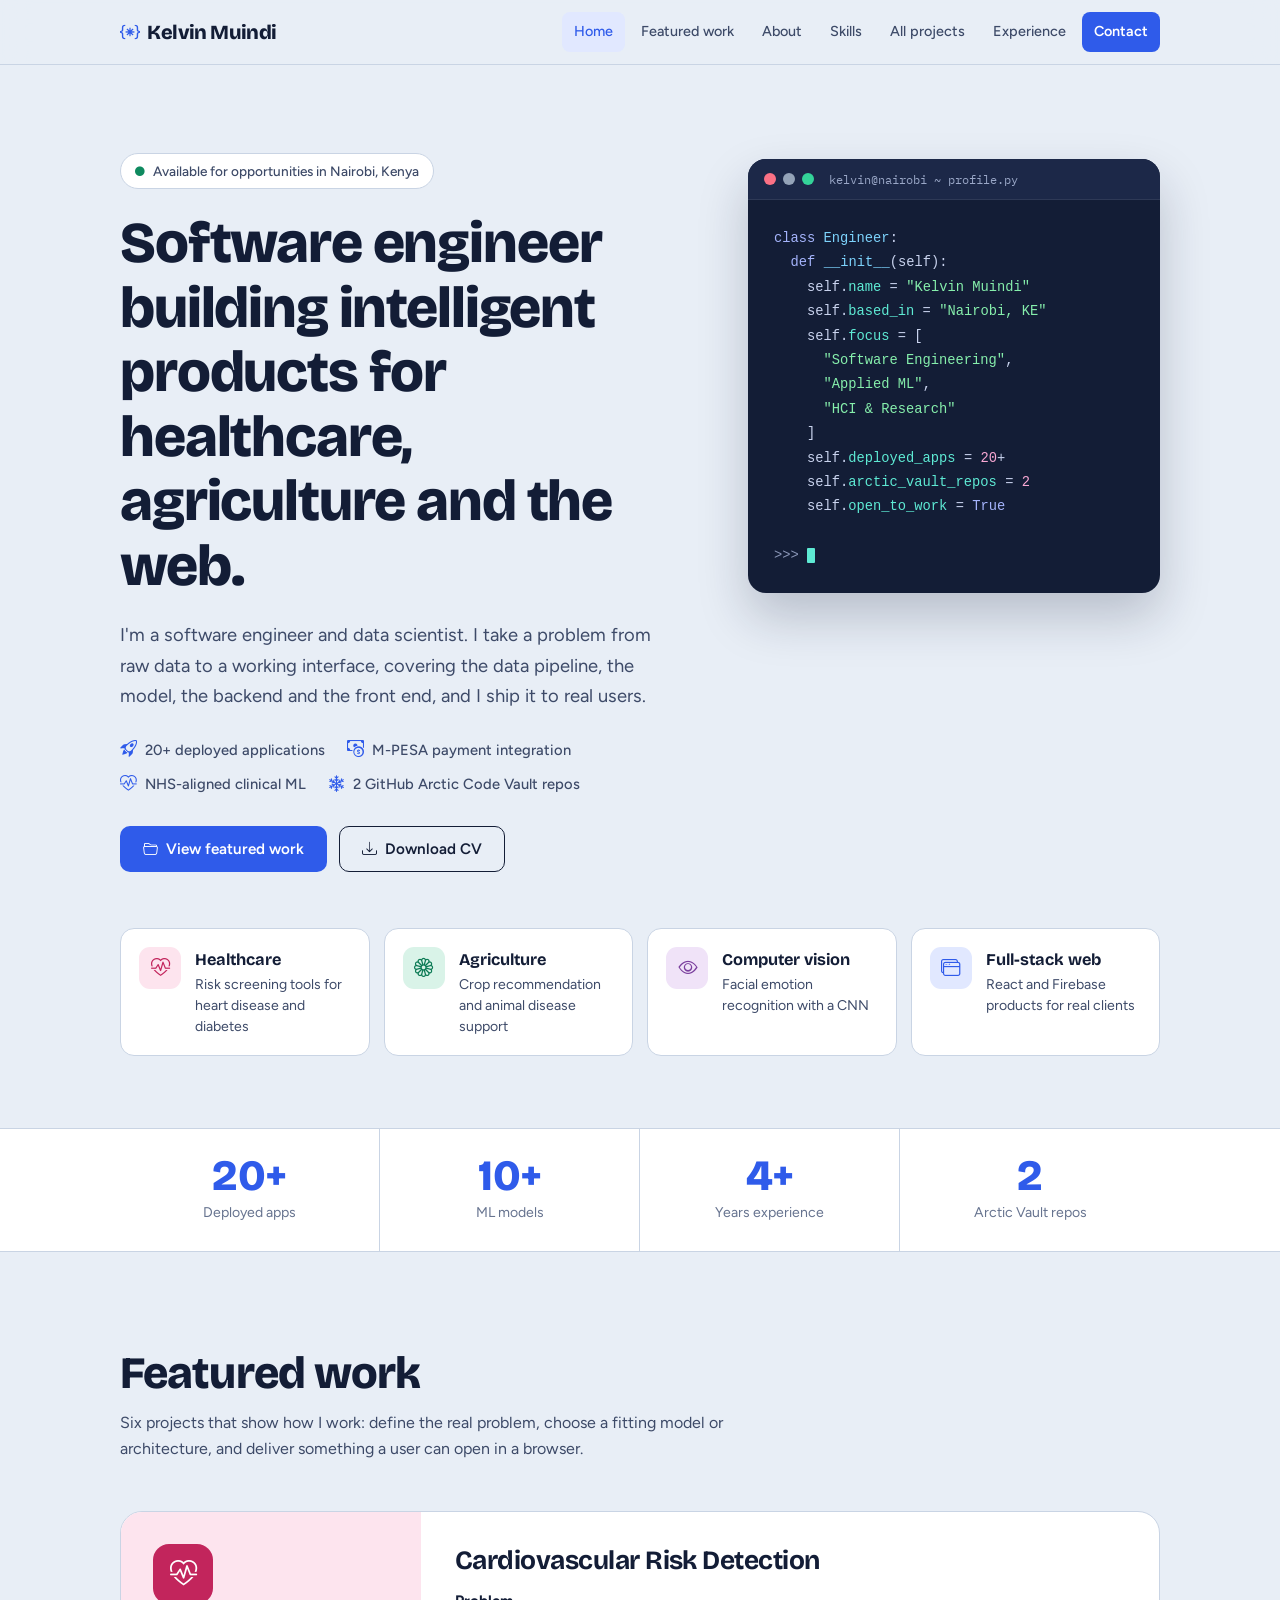
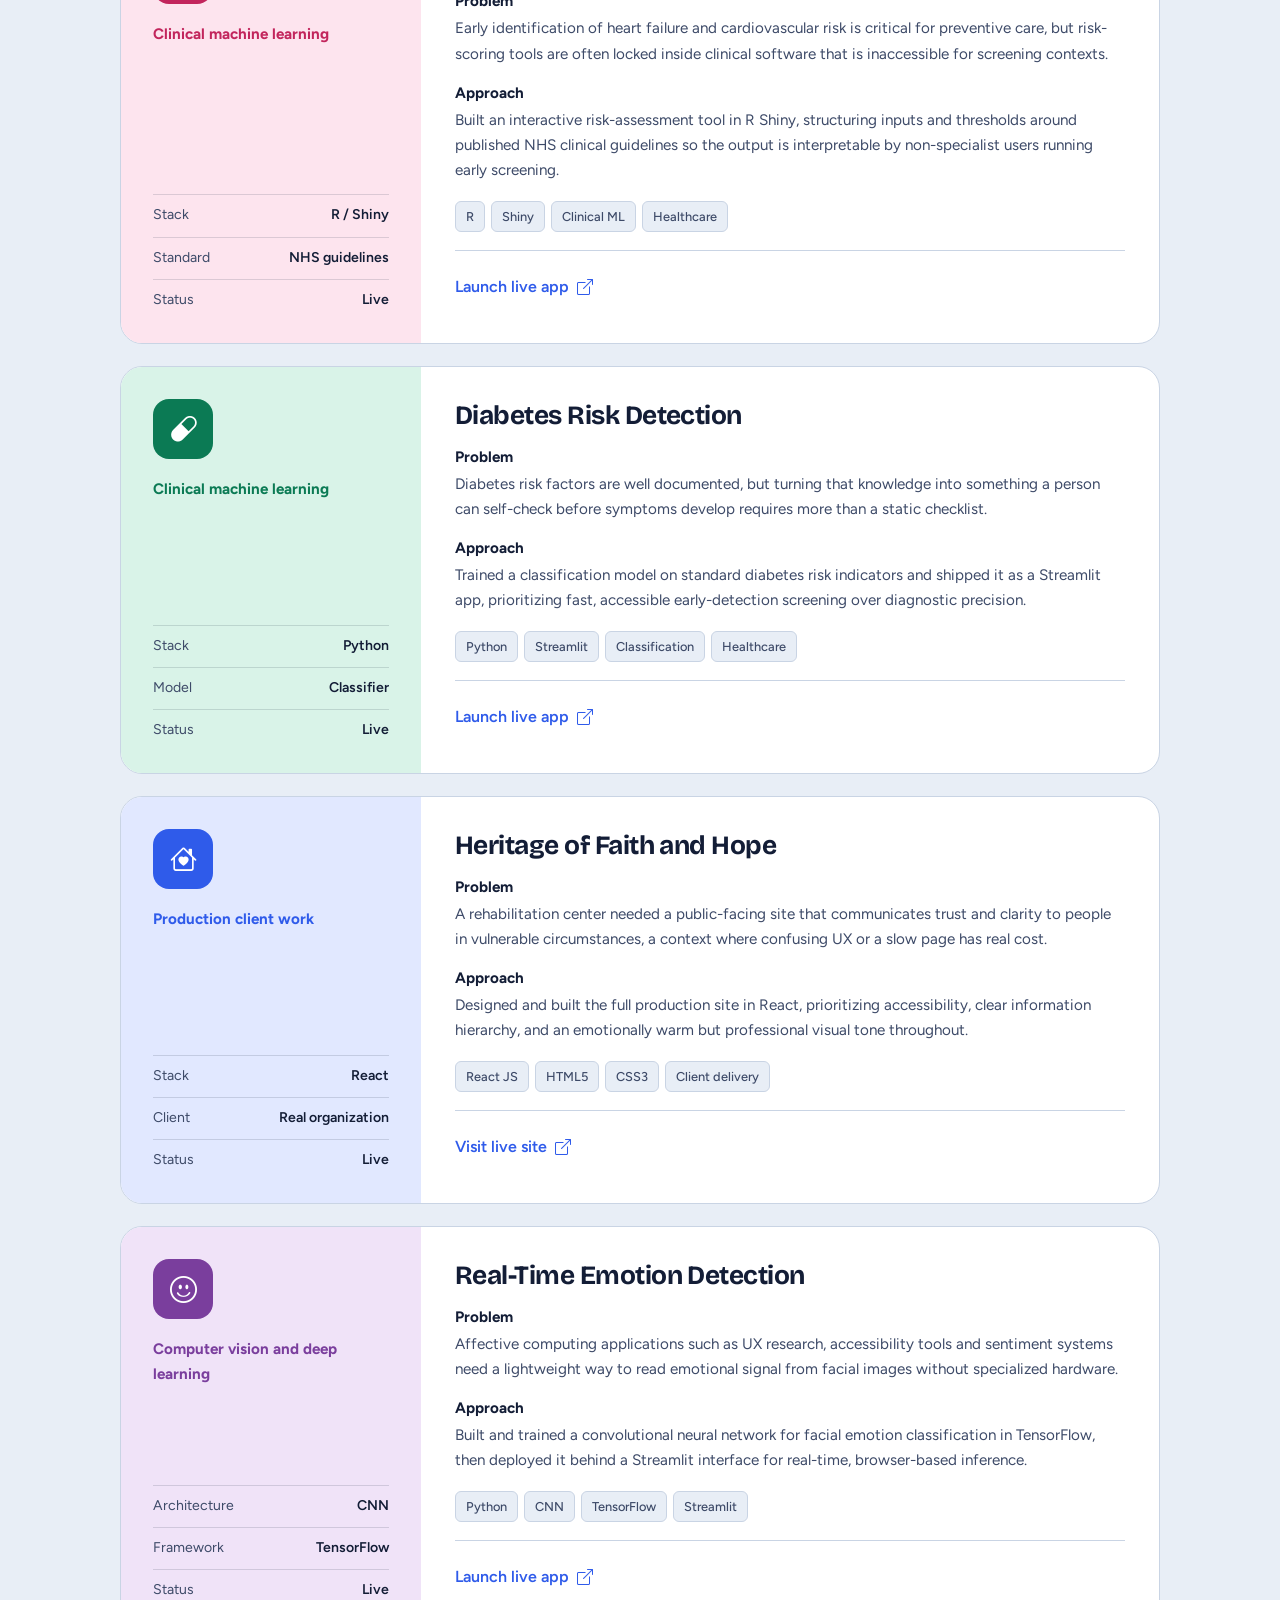
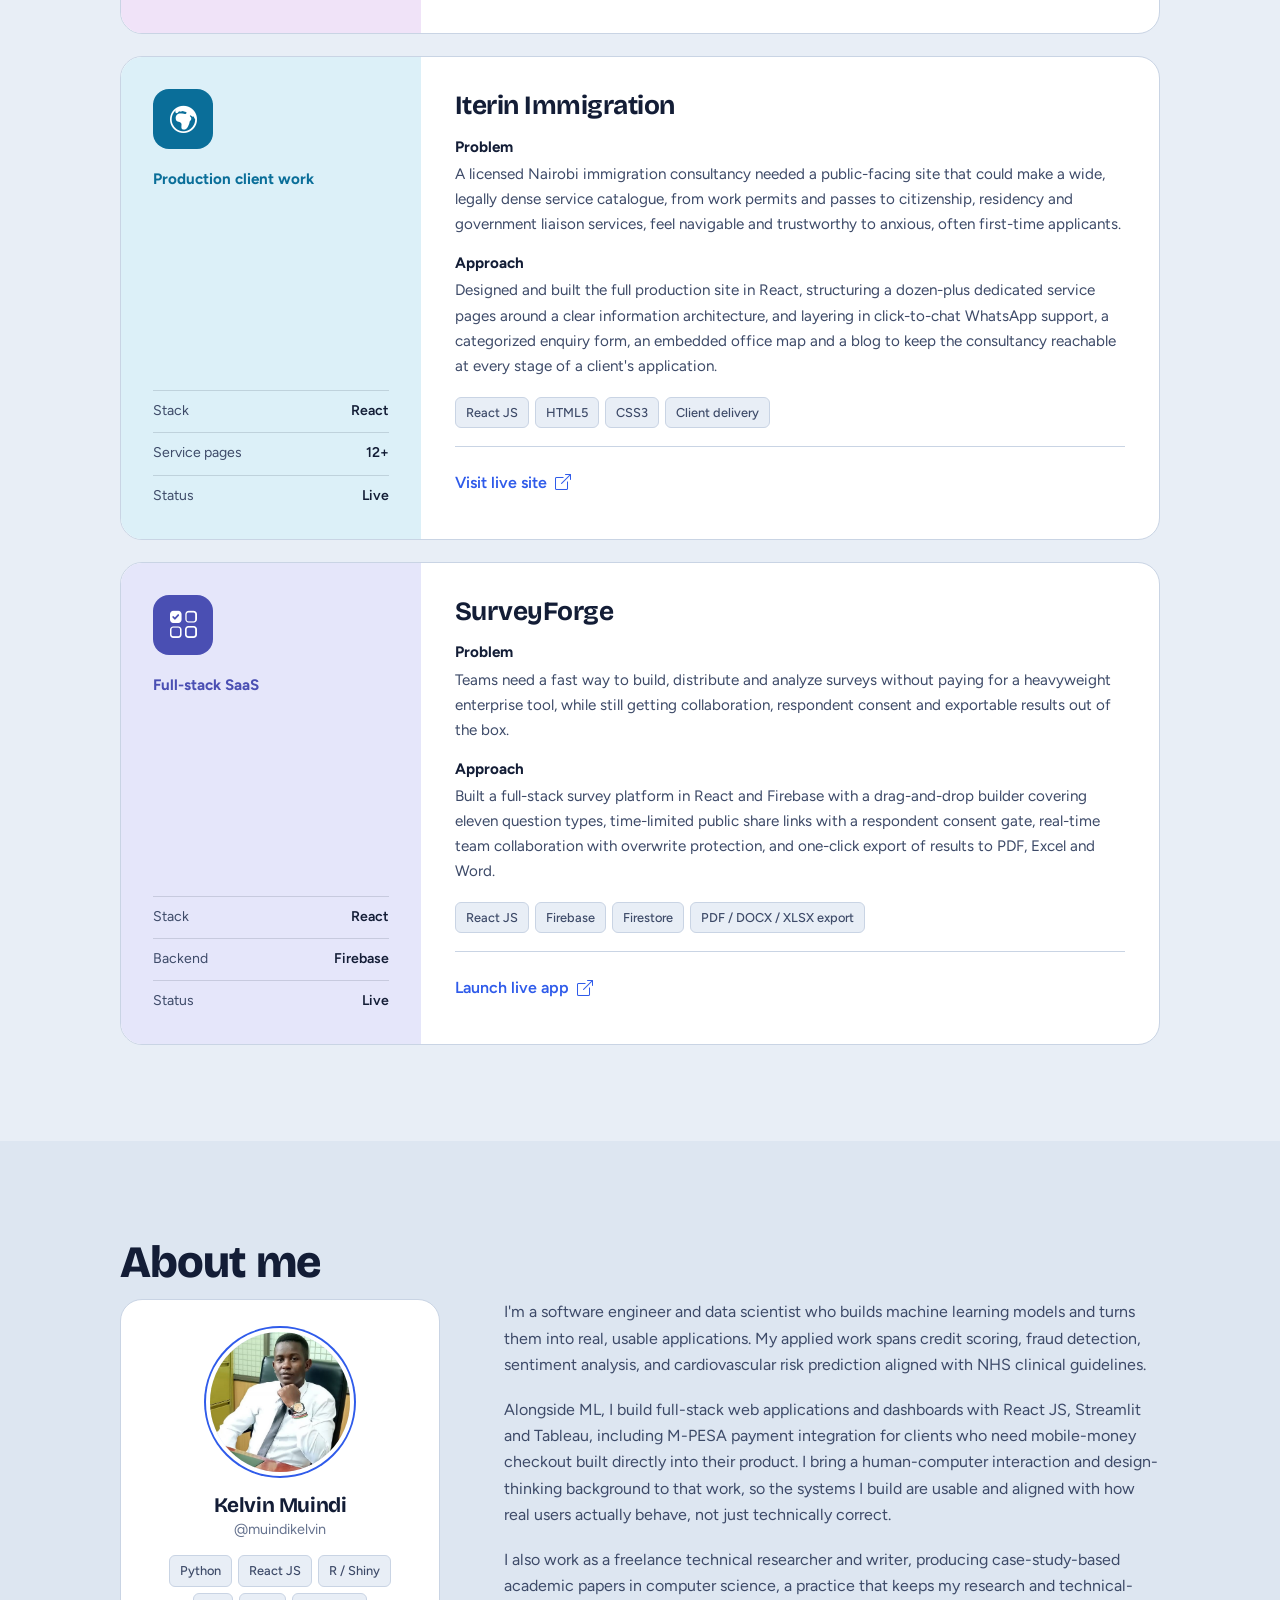
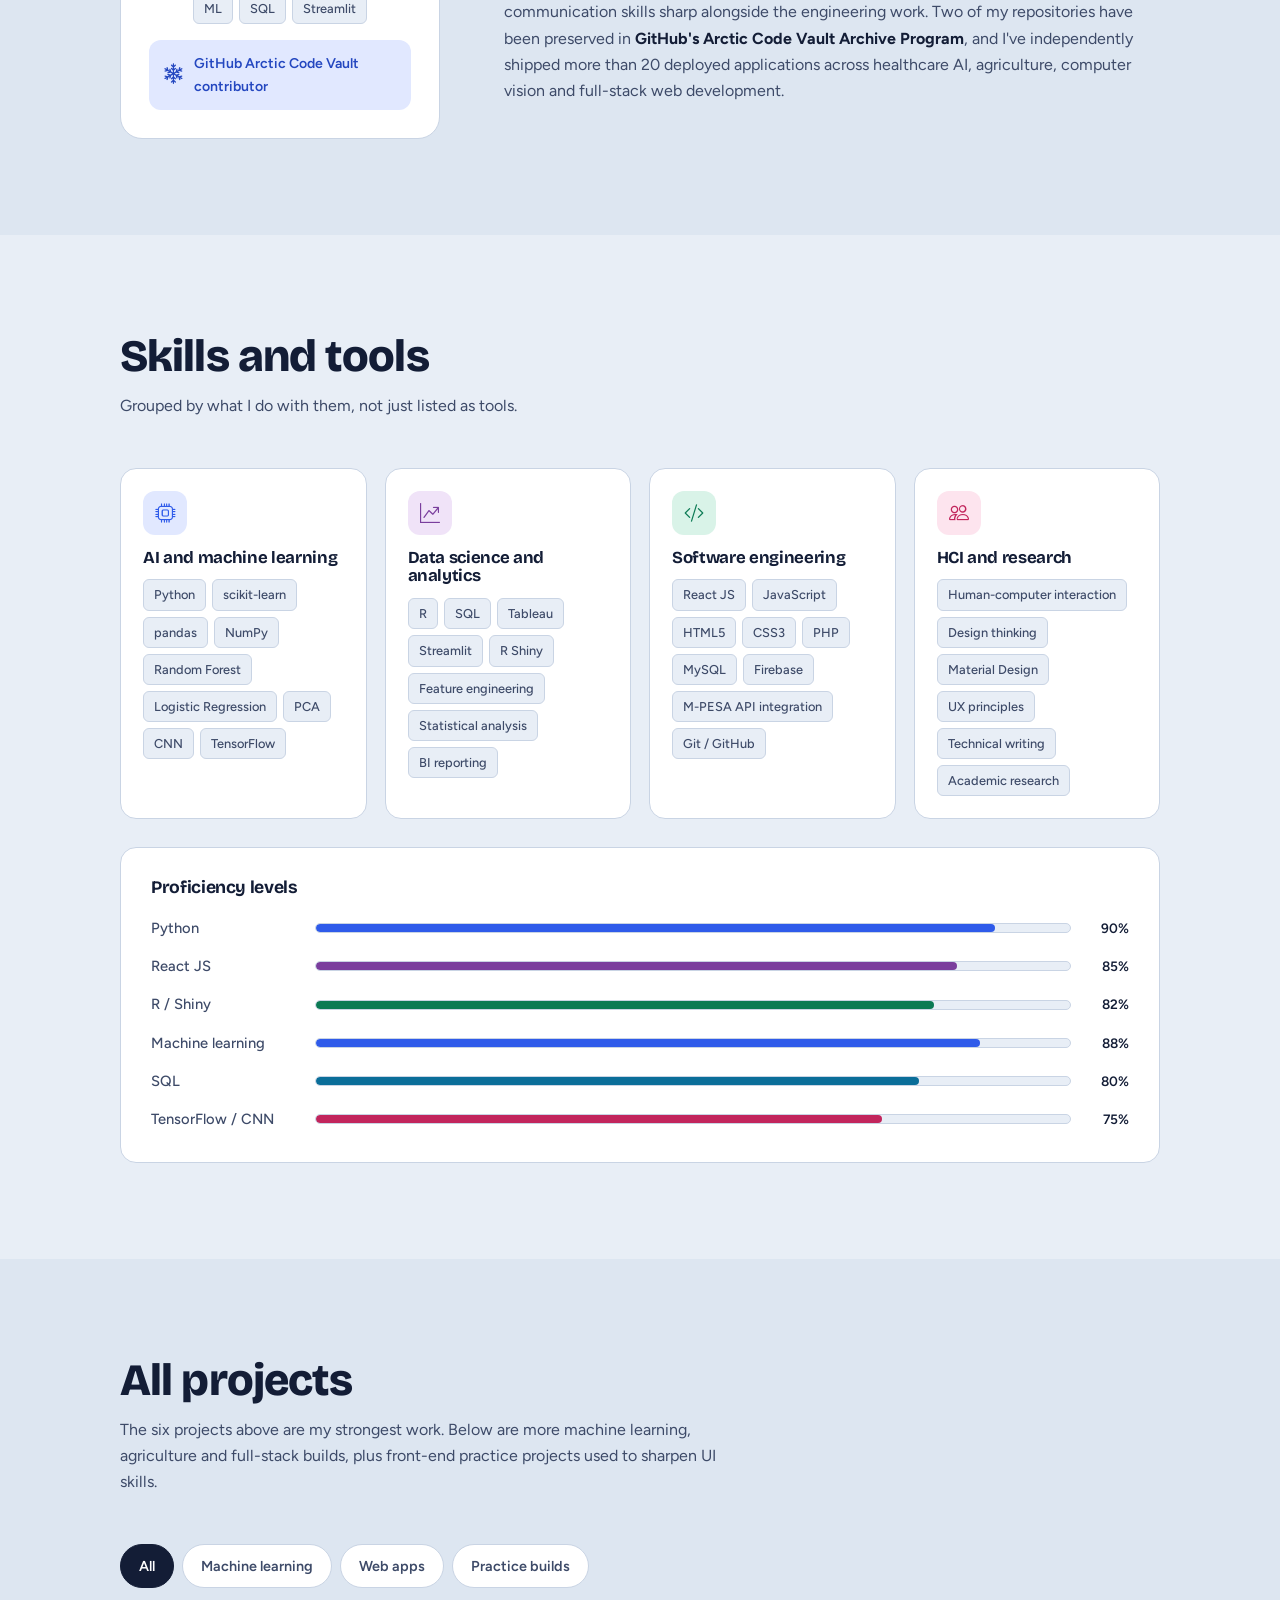
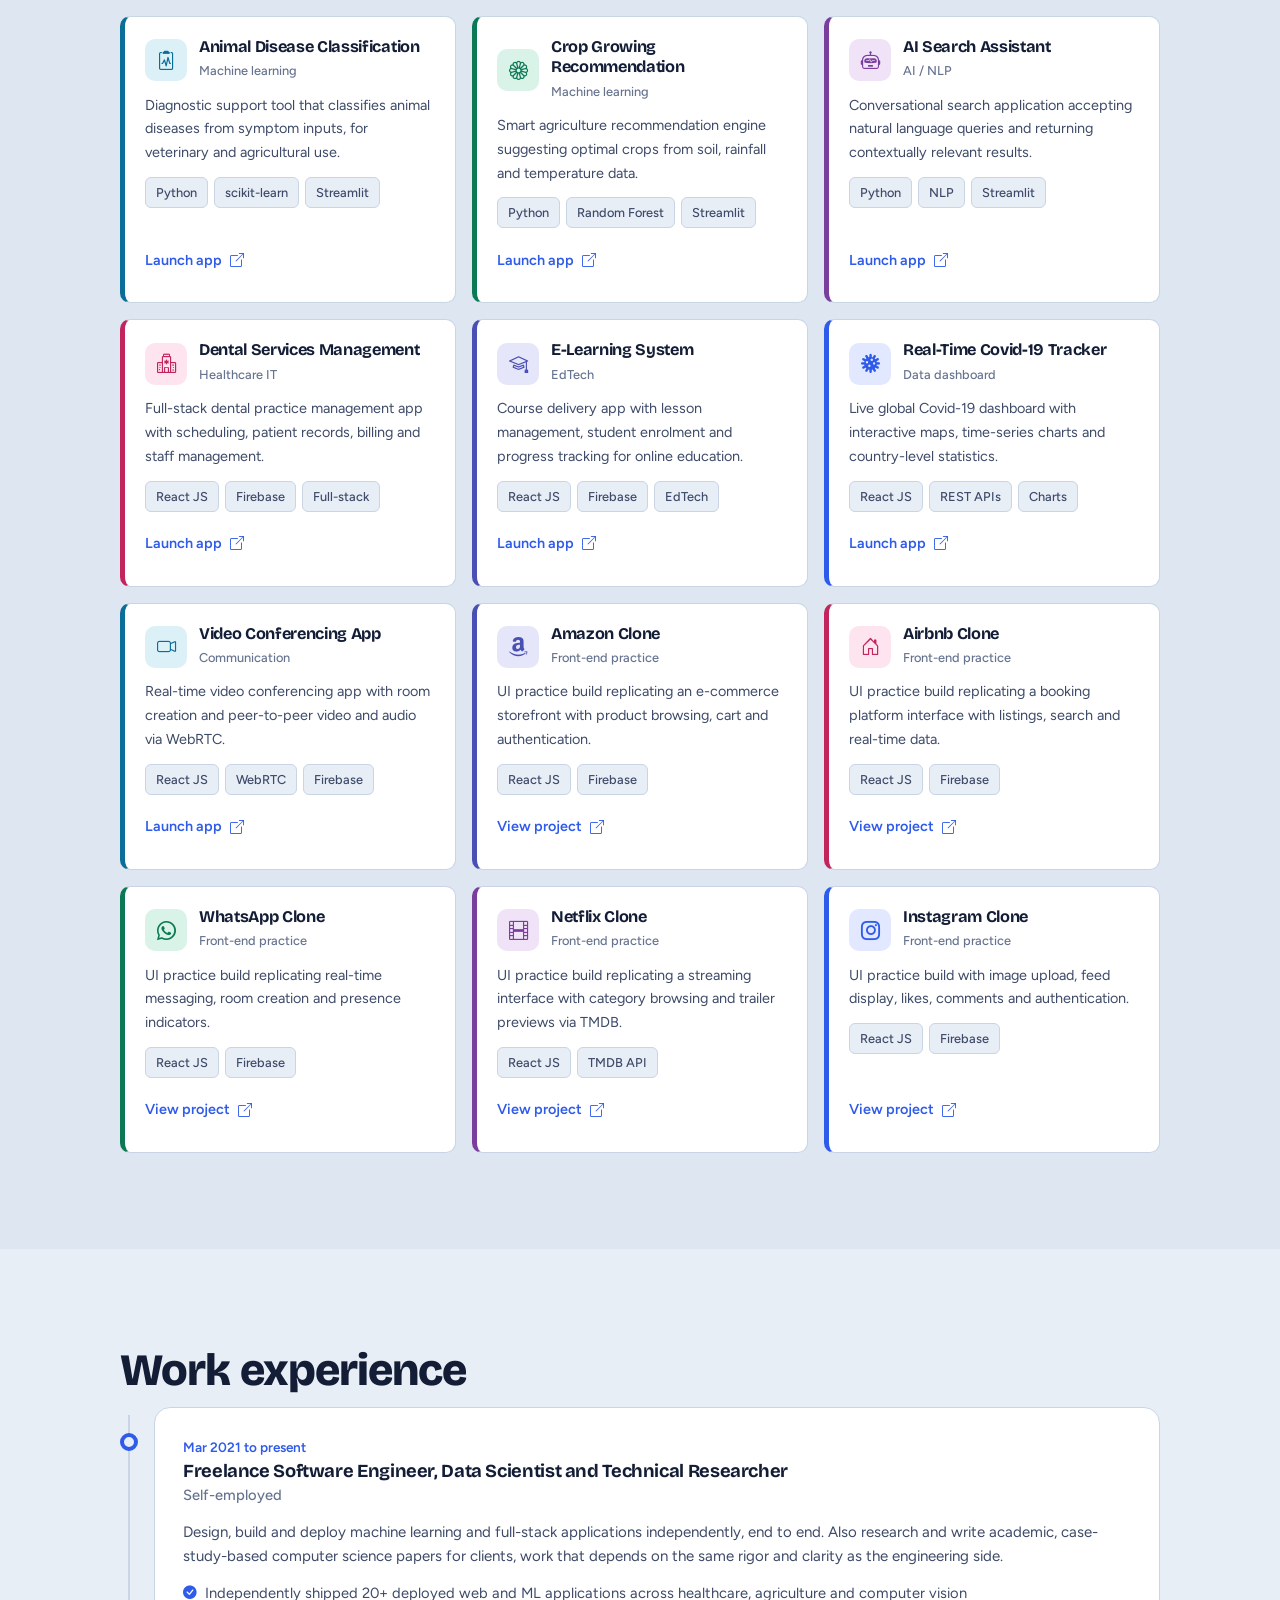
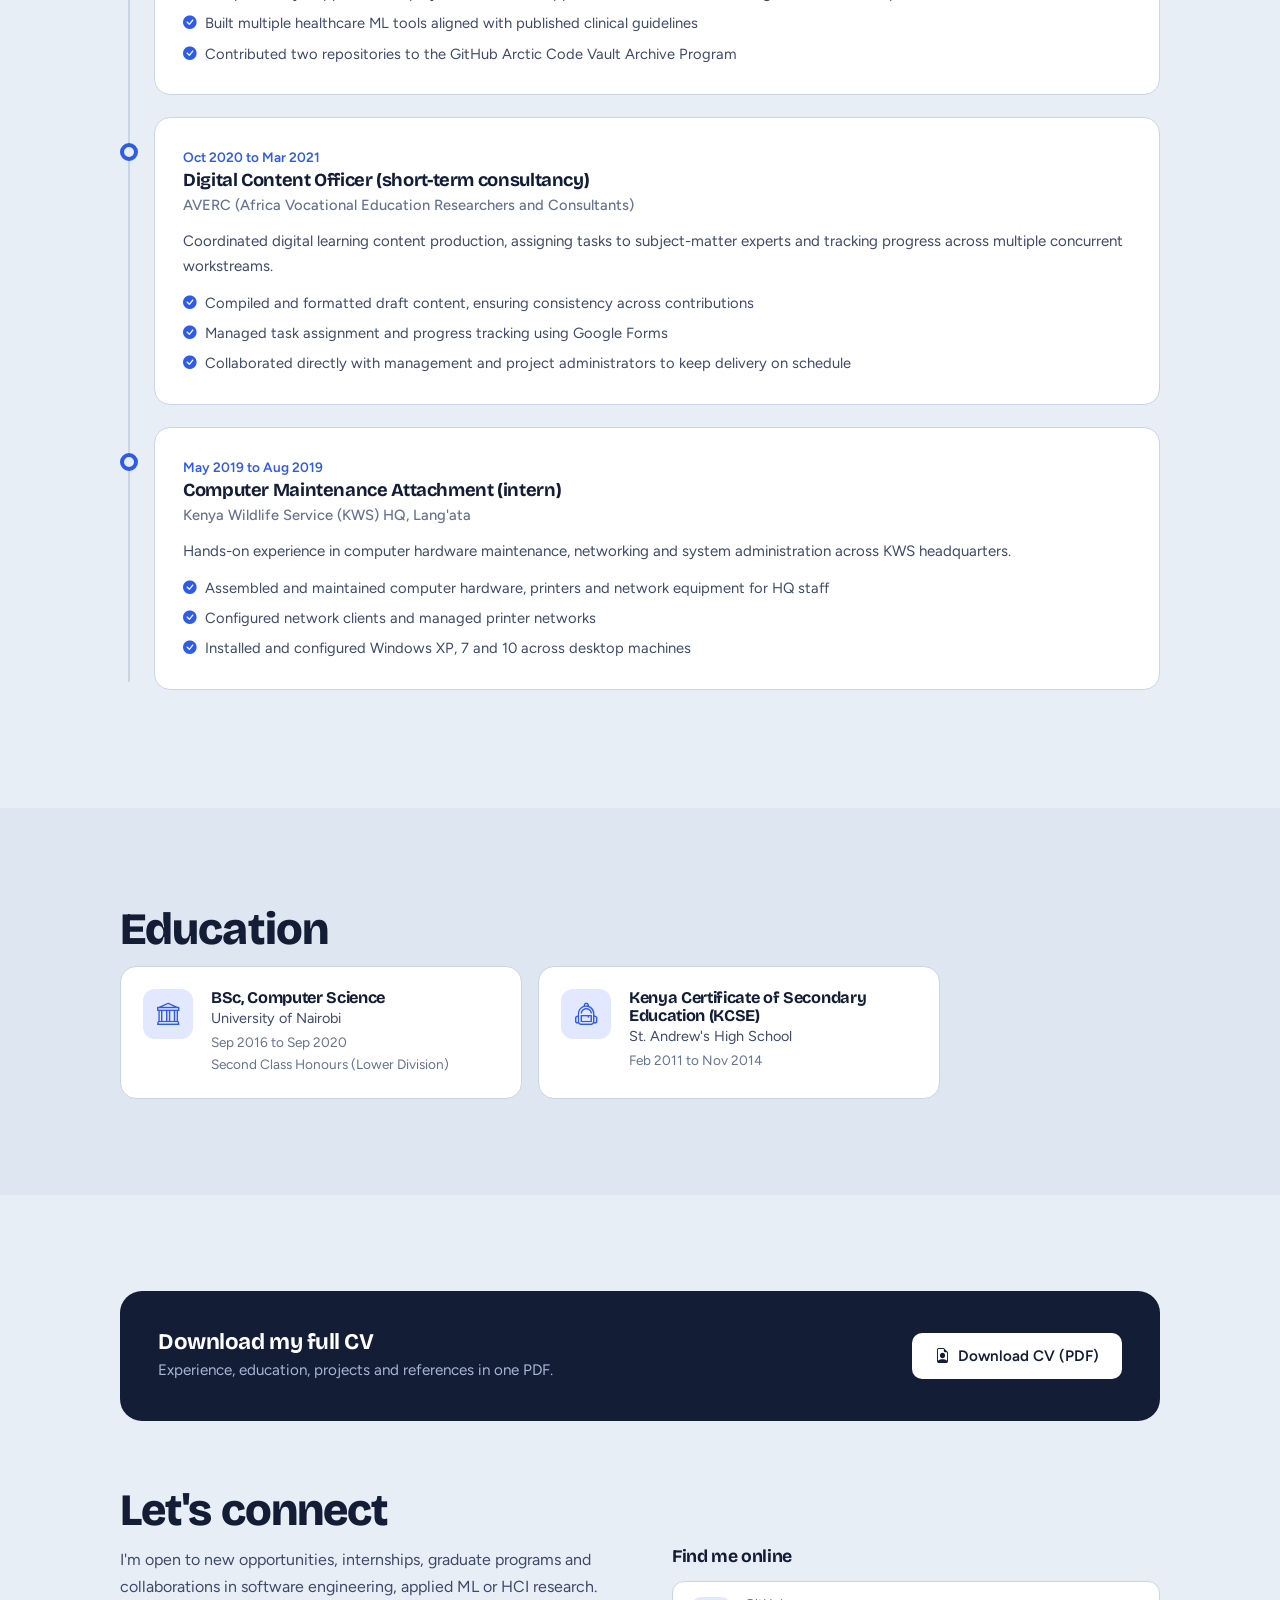
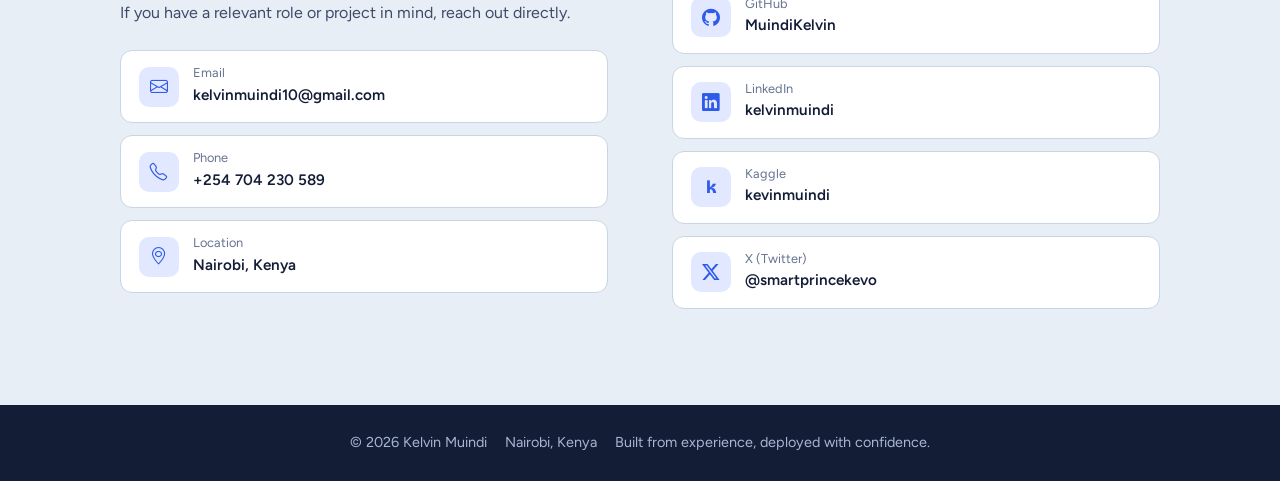
==== commit 4a83b24a: "Update index.html" ====
--- a/index.html
+++ b/index.html
@@ -139,22 +139,37 @@
 
 /* HERO */
 #home{padding:clamp(2.5rem,7vw,5.5rem) 0 clamp(2.5rem,6vw,4.5rem)}
-.hero-grid{display:grid;grid-template-columns:minmax(0,1.35fr) minmax(0,1fr);gap:clamp(32px,6vw,72px);align-items:center}
+.hero-grid{
+  display:grid;
+  grid-template-columns:minmax(0,1.35fr) minmax(0,1fr);
+  gap:clamp(32px,6vw,72px);
+  align-items:start; /* was: center. Terminal now lines up with the top of the content */
+}
 .status{display:inline-flex;align-items:center;gap:8px;background:var(--surface);border:1px solid var(--line);border-radius:999px;padding:6px 14px;font-size:.85rem;font-weight:500;color:var(--ink2);margin-bottom:22px}
 .status i{color:#0f8a5f;font-size:.6rem}
-.hero h1{font-size:clamp(2.2rem,6vw,4.1rem);font-weight:800;margin-bottom:22px;max-width:18ch}
+.hero h1{
+  font-size:clamp(2.2rem,4.6vw,3.6rem); /* was 6vw / 4.1rem */
+  font-weight:800;
+  margin-bottom:22px;
+  max-width:24ch; /* was 18ch */
+}
 .hero-desc{font-size:clamp(1rem,1.6vw,1.15rem);color:var(--ink2);max-width:56ch;margin-bottom:26px}
 .facts{list-style:none;display:flex;flex-wrap:wrap;gap:10px 22px;margin-bottom:30px;font-size:.92rem;color:var(--ink2);font-weight:500}
 .facts li{display:flex;align-items:center;gap:8px}
 .facts i{color:var(--cobalt);font-size:1.05rem}
 .hero-ctas{display:flex;flex-wrap:wrap;gap:12px}
 /* TERMINAL */
-.terminal{background:var(--ink);border-radius:18px;overflow:hidden;box-shadow:0 24px 50px rgba(19,29,54,.22);max-width:100%}
+.terminal{
+  background:var(--ink);border-radius:18px;overflow:hidden;box-shadow:0 24px 50px rgba(19,29,54,.22);max-width:100%;
+  margin-top:6px;                      /* lines the top edge up with the status pill */
+  position:sticky;                     /* optional: stays in view while the left column scrolls */
+  top:calc(var(--nav-h) + 24px);
+}
 .term-bar{display:flex;align-items:center;gap:7px;padding:12px 16px;background:#1c2848;border-bottom:1px solid rgba(255,255,255,.08)}
 .term-bar .d{width:12px;height:12px;border-radius:50%;flex:none}
 .d.r{background:#fb7185}.d.s{background:#94a3b8}.d.g{background:#34d399}
 .term-title{margin-left:8px;font:400 .78rem var(--font-mono);color:#9aa7c7;white-space:nowrap;overflow:hidden;text-overflow:ellipsis}
-.term-body{margin:0;padding:clamp(16px,3vw,26px);font:400 clamp(.74rem,1.6vw,.86rem)/1.9 var(--font-mono);color:#c9d3ee;overflow-x:auto;white-space:pre;tab-size:2}
+.term-body{margin:0;padding:clamp(16px,3vw,26px);font:400 clamp(.74rem,1.5vw,.86rem)/1.7 var(--font-mono);color:#c9d3ee;overflow-x:auto;white-space:pre;tab-size:2}
 .term-body .k{color:#a5b4fc}.term-body .f{color:#7dd3fc}.term-body .a{color:#5eead4}
 .term-body .s{color:#86efac}.term-body .n{color:#f9a8d4}.term-body .c{color:#8b97b8}
 .cursor{display:inline-block;width:.6em;height:1.1em;background:#5eead4;vertical-align:text-bottom;border-radius:1px;animation:blink 1.1s step-end infinite}
@@ -295,7 +310,7 @@
 @media(max-width:960px){
   .hero-grid,.about-grid,.contact-grid{grid-template-columns:minmax(0,1fr)}
   .hero h1{max-width:22ch}
-  .terminal{max-width:560px}
+  .terminal{max-width:560px;position:static;margin-top:0} /* sticky off when stacked */
   .profile{max-width:420px}
 }
 @media(max-width:820px){
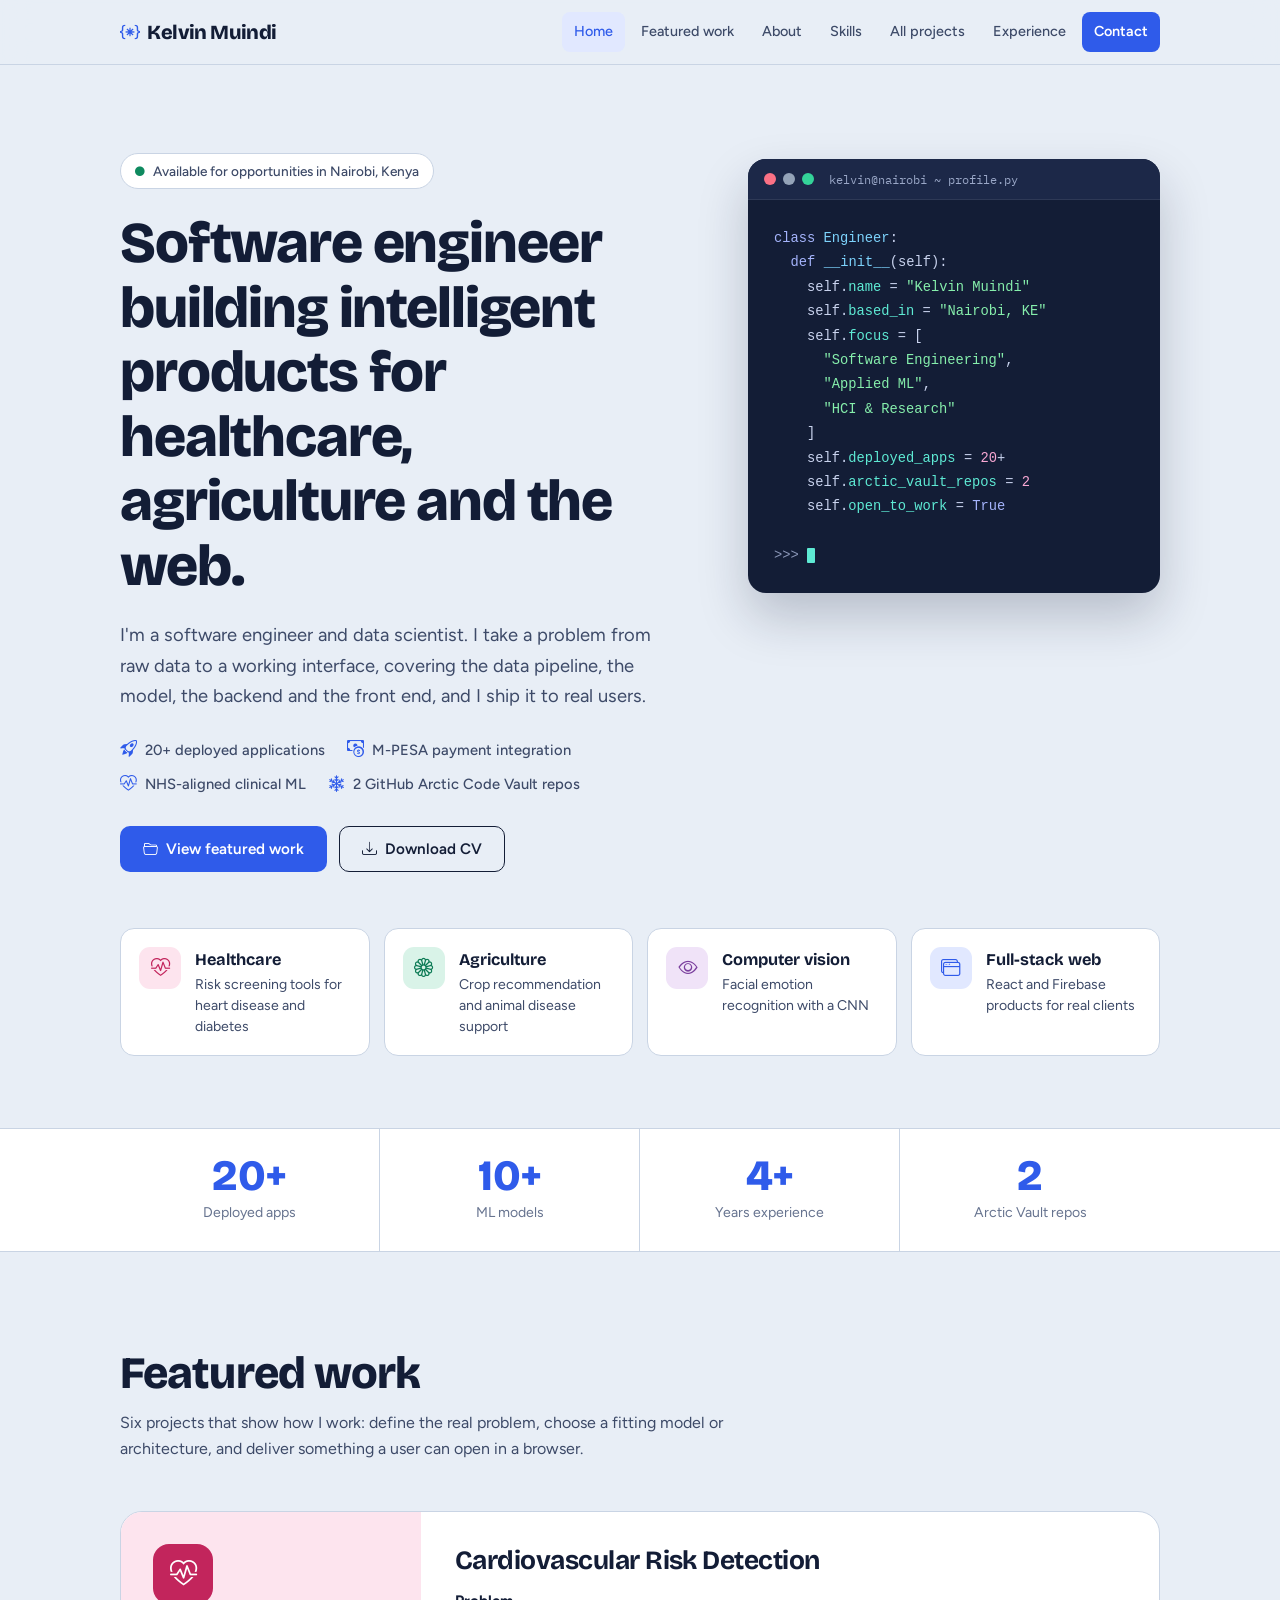
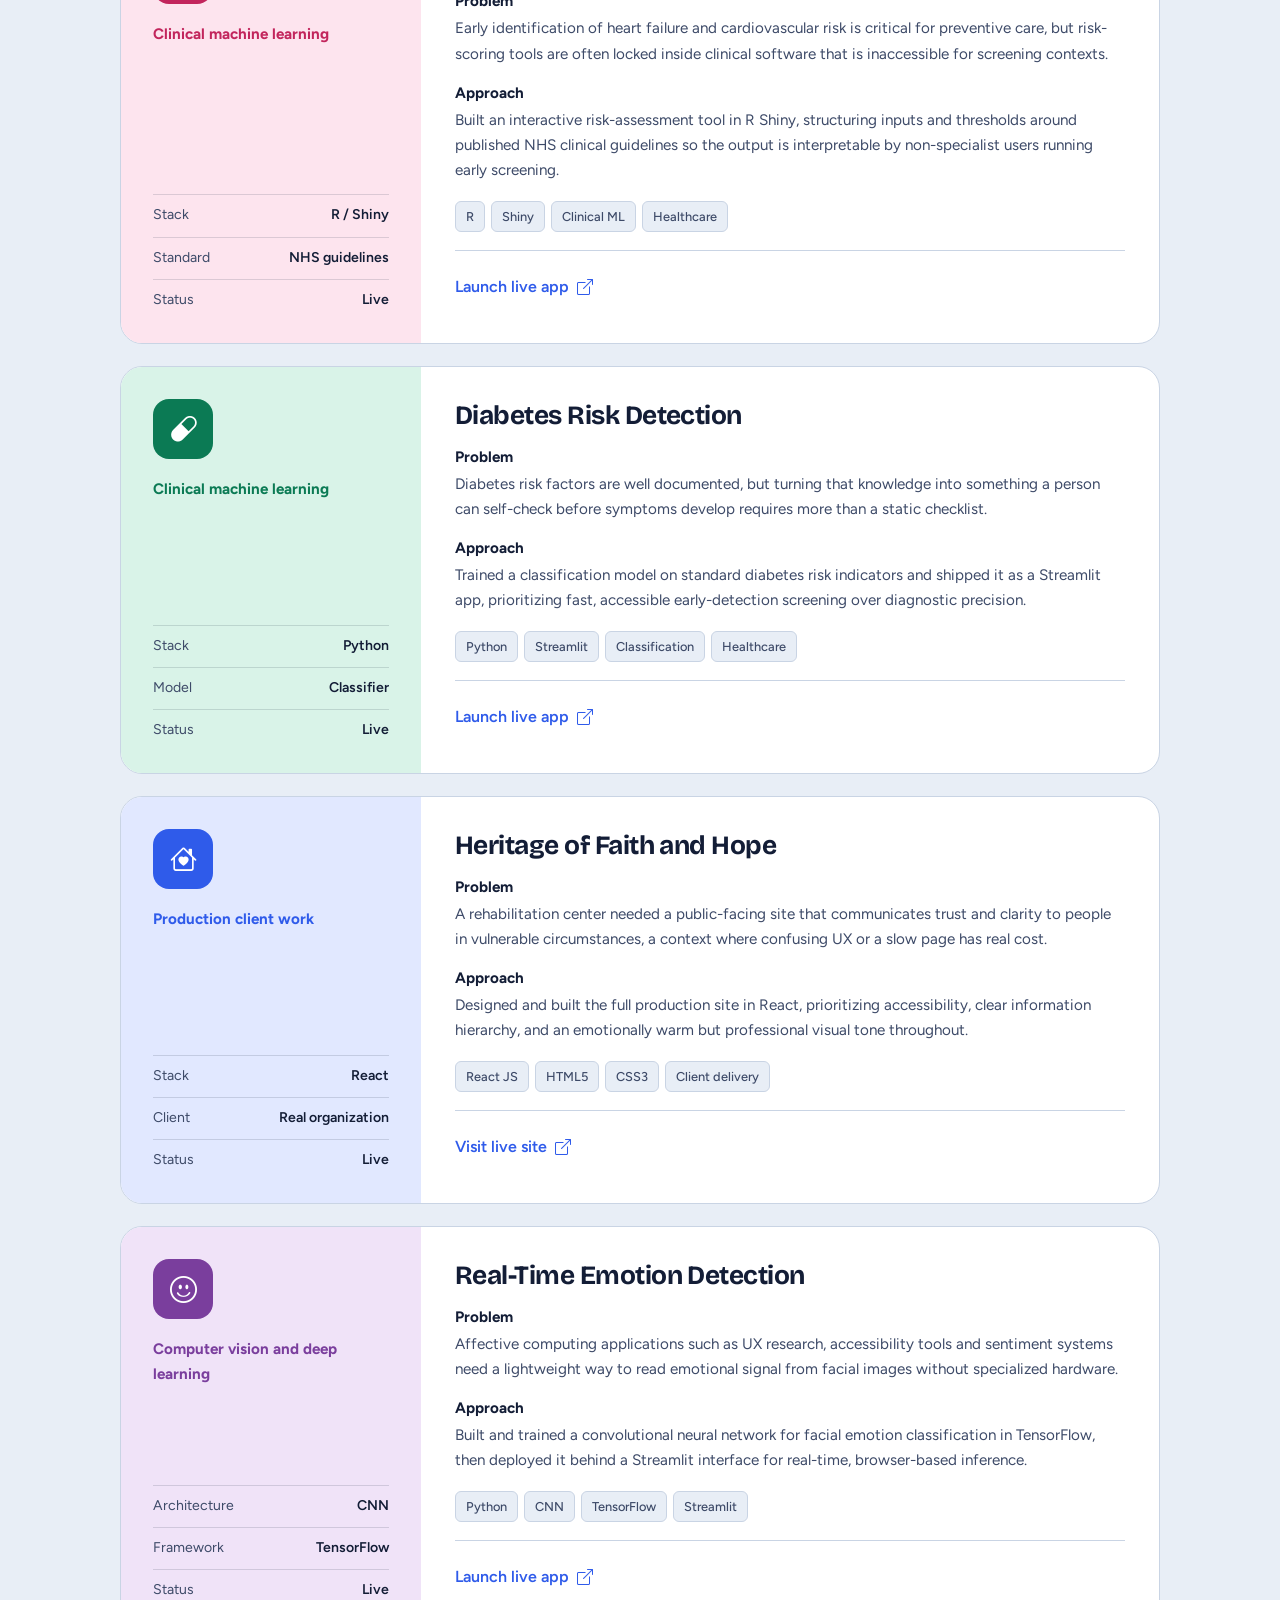
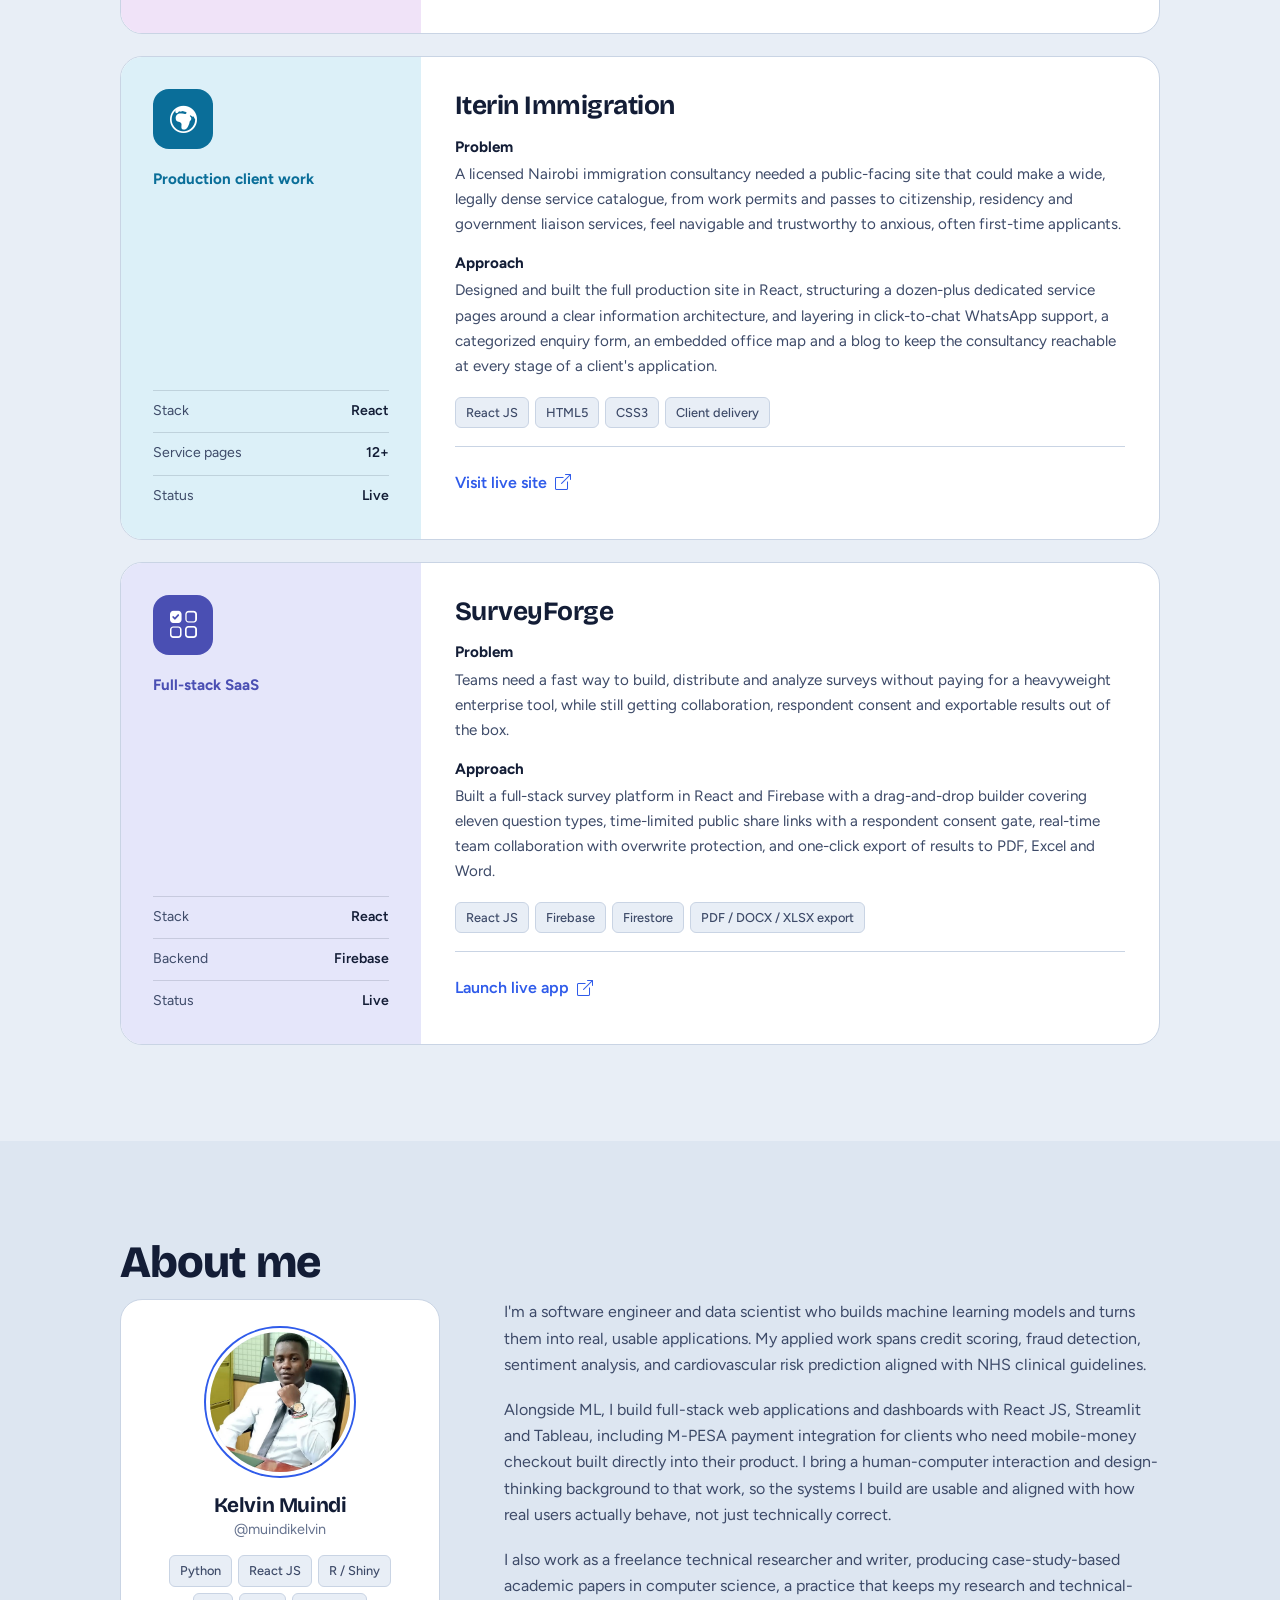
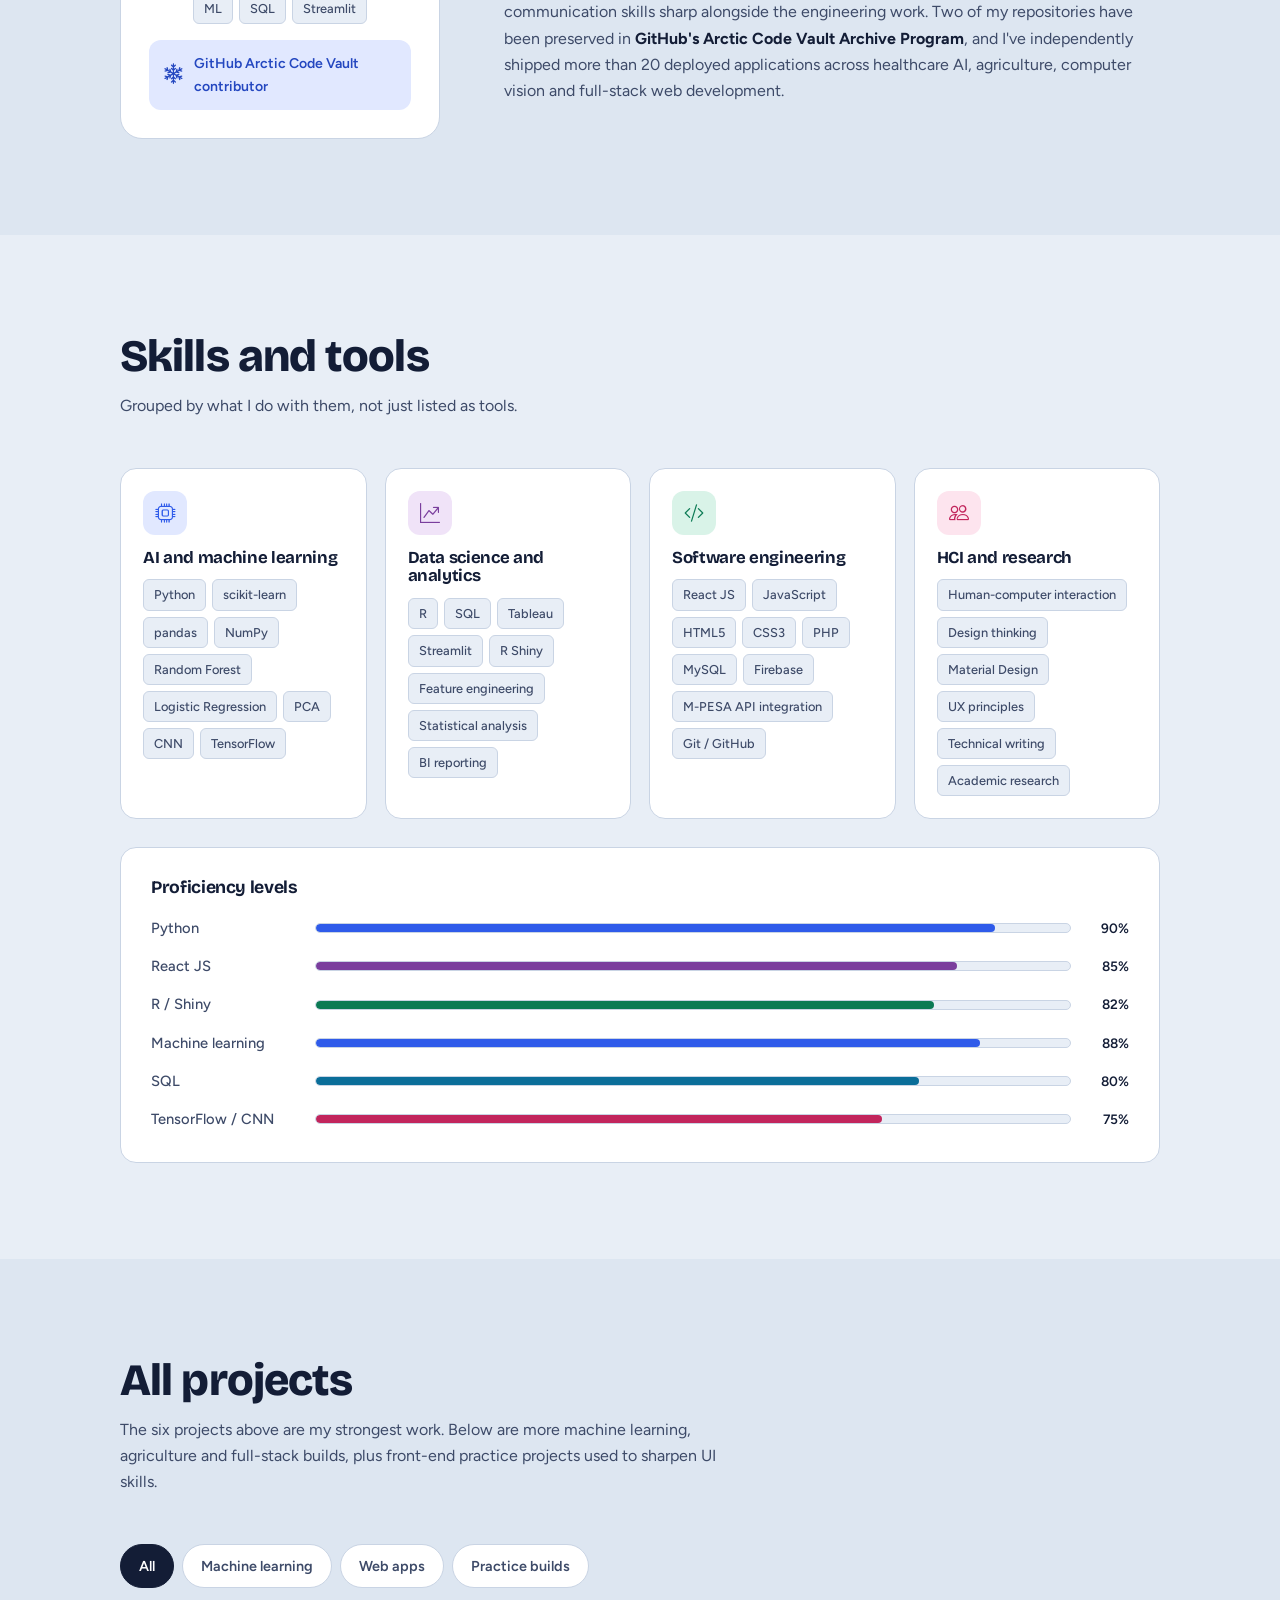
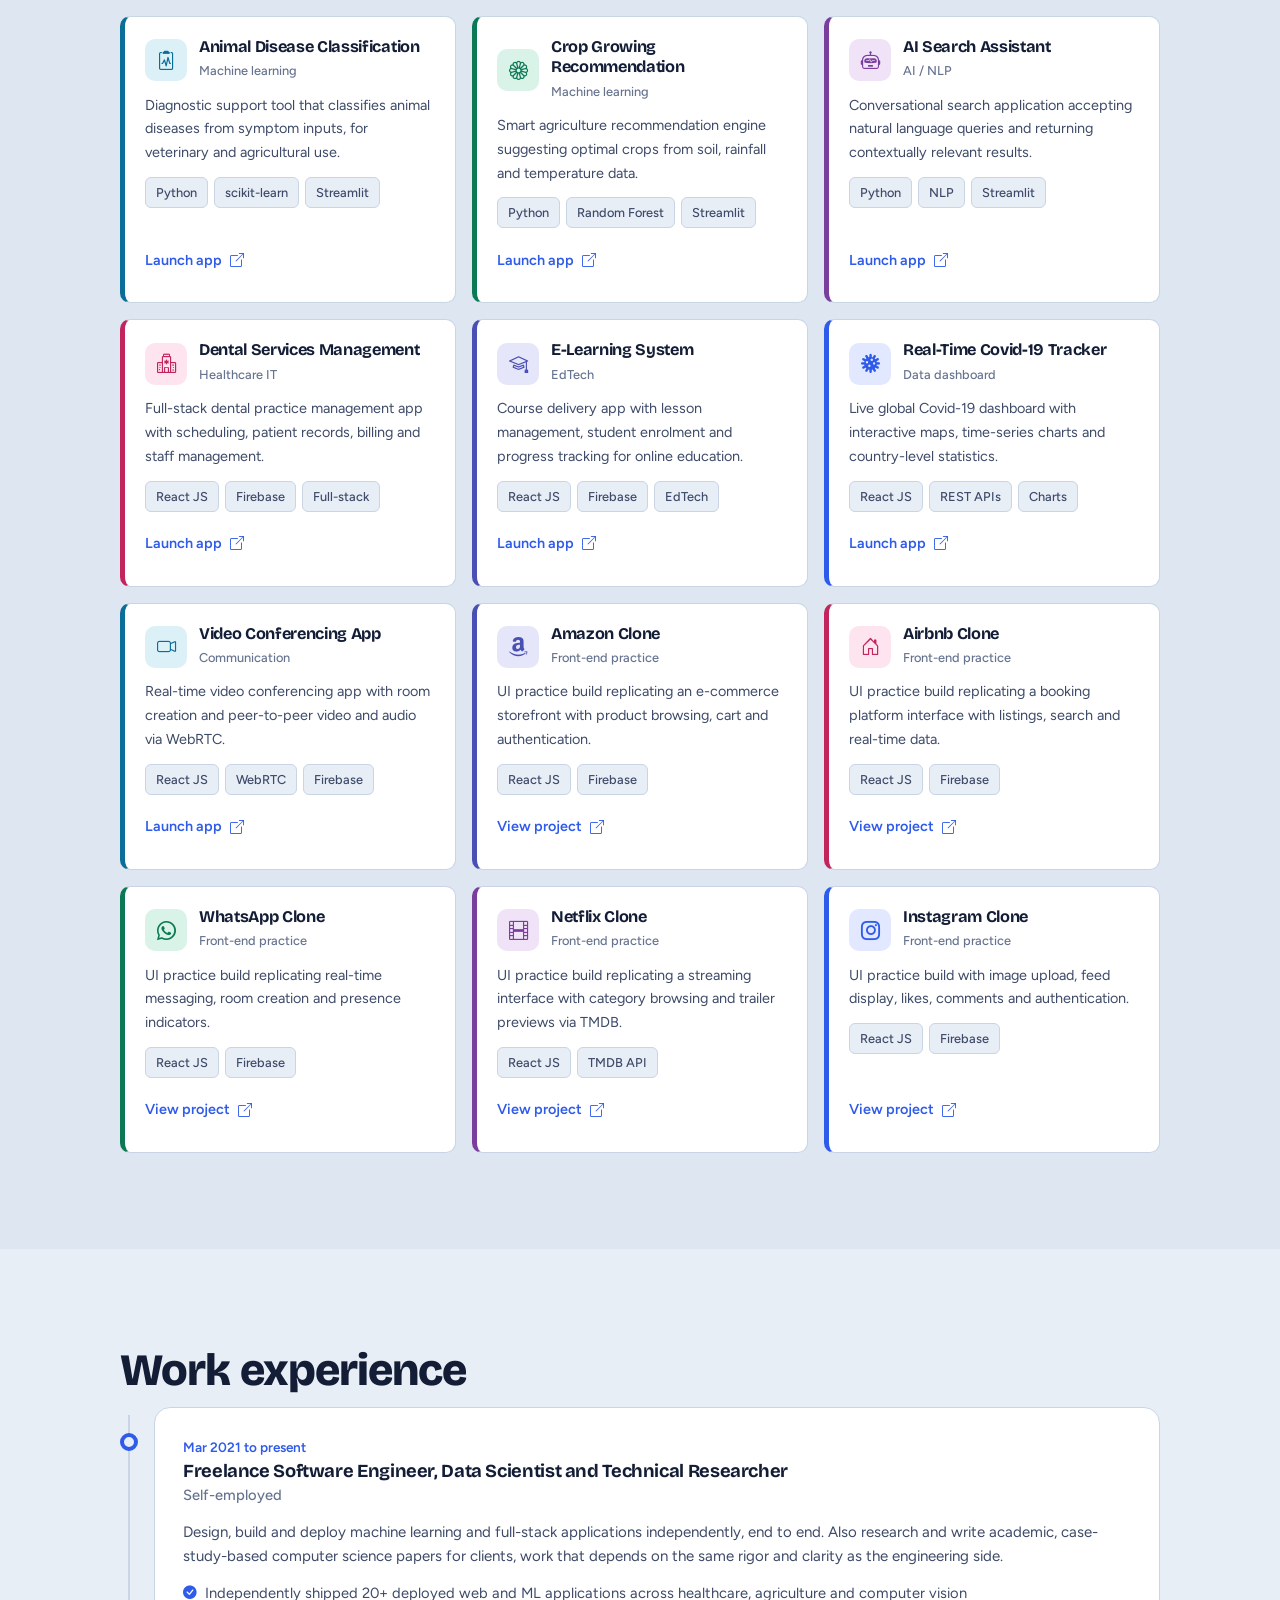
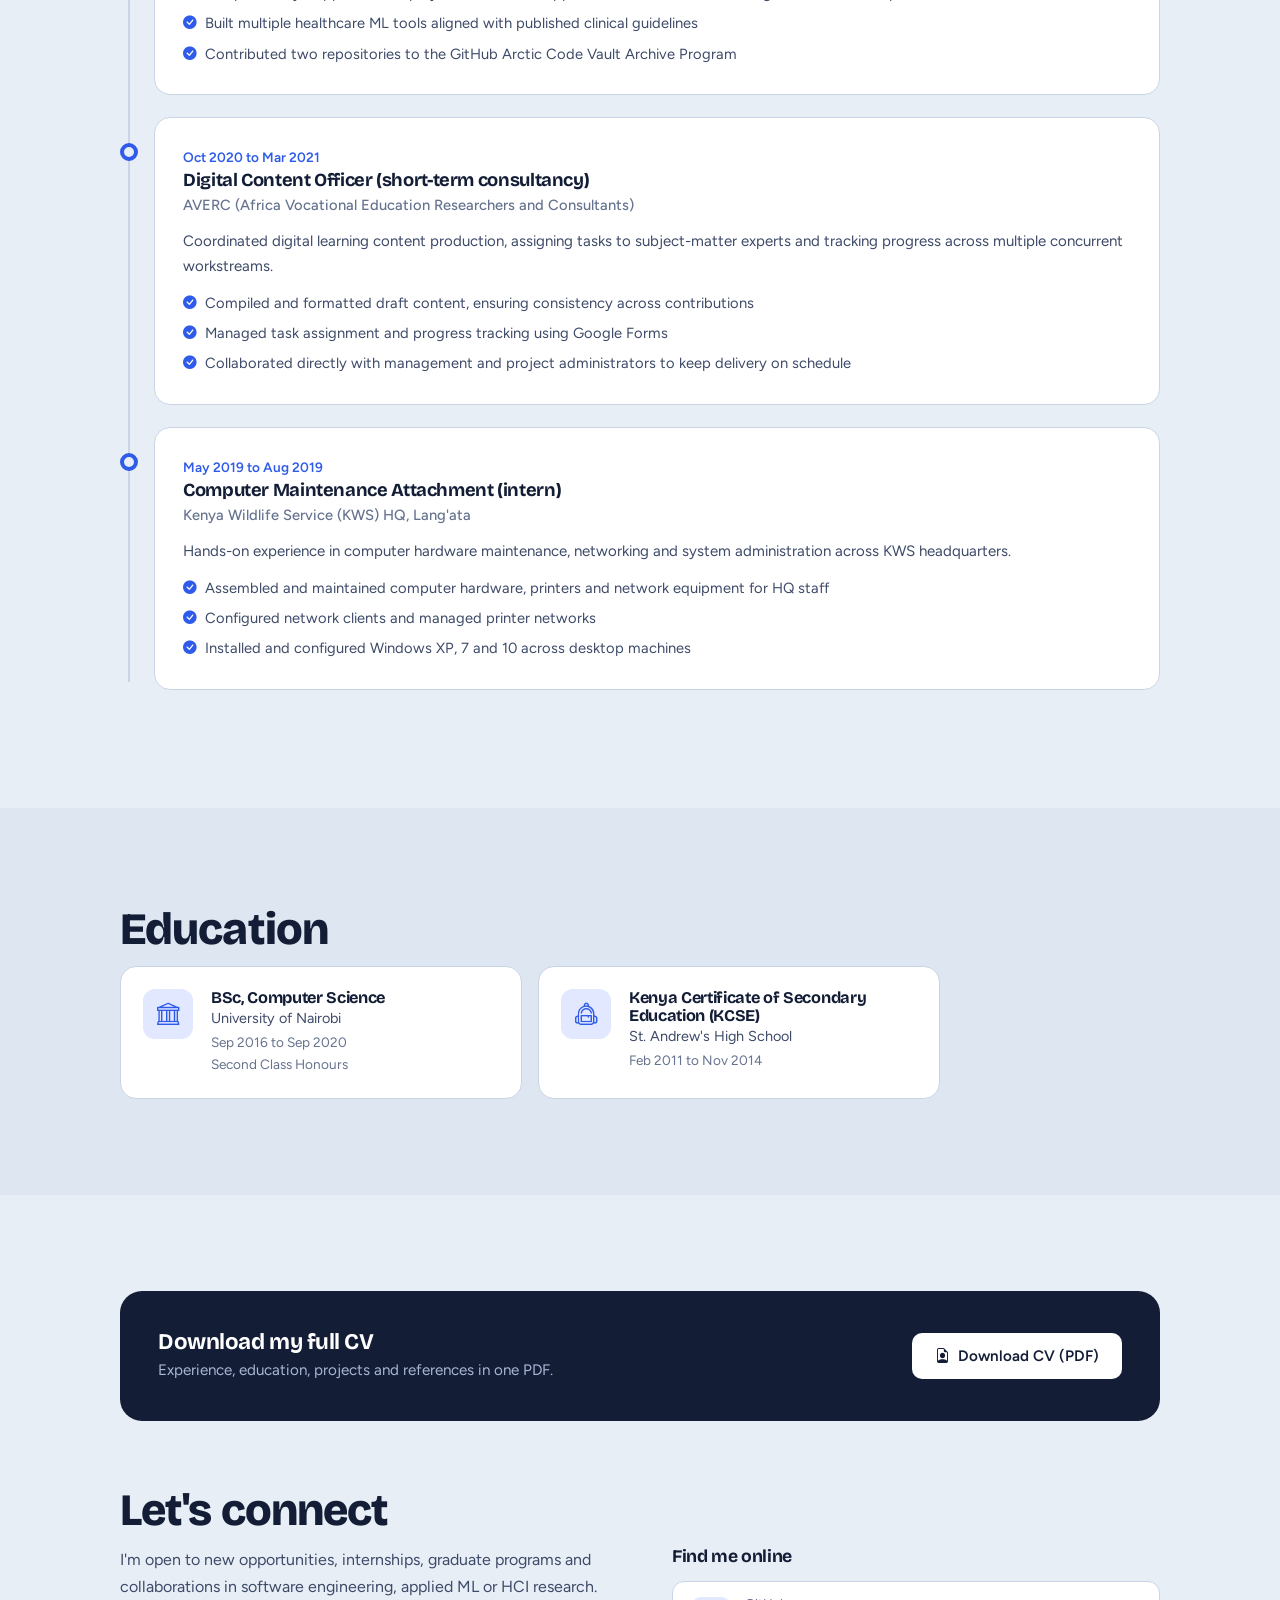
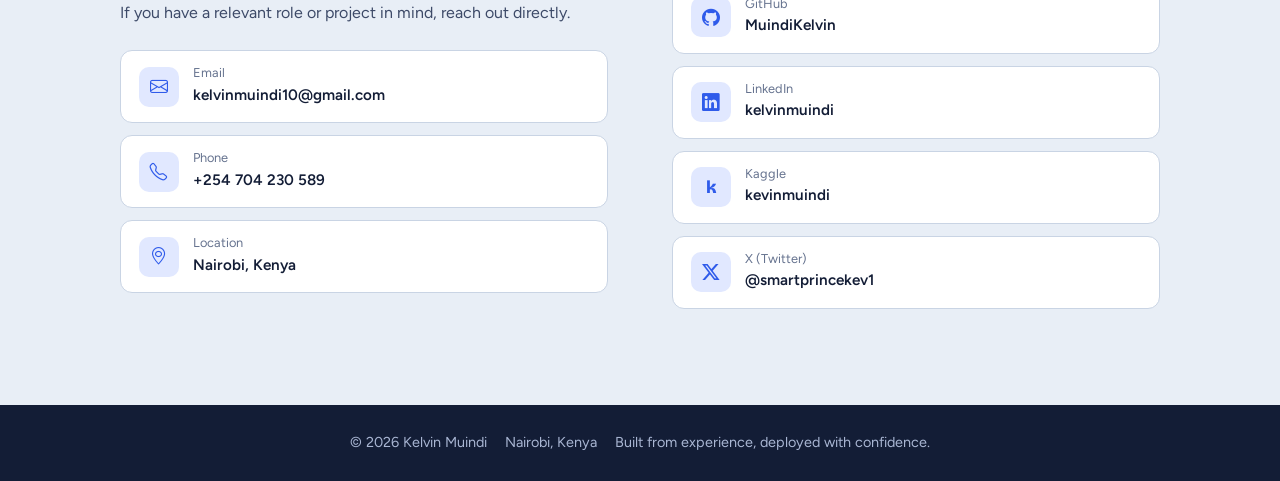
==== commit 4dbbf703: "Update education details and Twitter handle" ====
--- a/index.html
+++ b/index.html
@@ -683,7 +683,7 @@
   <div class="container">
     <h2 class="sec-title" id="education-title">Education</h2>
     <div class="edu">
-      <div class="edu-card"><i class="bi bi-bank" aria-hidden="true"></i><div><h3>BSc, Computer Science</h3><p>University of Nairobi</p><p class="muted">Sep 2016 to Sep 2020</p><p class="muted">Second Class Honours (Lower Division)</p></div></div>
+      <div class="edu-card"><i class="bi bi-bank" aria-hidden="true"></i><div><h3>BSc, Computer Science</h3><p>University of Nairobi</p><p class="muted">Sep 2016 to Sep 2020</p><p class="muted">Second Class Honours</p></div></div>
       <div class="edu-card"><i class="bi bi-backpack2" aria-hidden="true"></i><div><h3>Kenya Certificate of Secondary Education (KCSE)</h3><p>St. Andrew's High School</p><p class="muted">Feb 2011 to Nov 2014</p></div></div>
     </div>
   </div>
@@ -712,7 +712,7 @@
           <a href="https://github.com/MuindiKelvin" target="_blank" rel="noopener" class="row"><i class="bi bi-github" aria-hidden="true"></i><div><small>GitHub</small><b>MuindiKelvin</b></div></a>
           <a href="https://www.linkedin.com/in/kelvin-muindi-b56758162/" target="_blank" rel="noopener" class="row"><i class="bi bi-linkedin" aria-hidden="true"></i><div><small>LinkedIn</small><b>kelvinmuindi</b></div></a>
           <a href="https://kaggle.com/kevinmuindi" target="_blank" rel="noopener" class="row"><span class="k" aria-hidden="true">k</span><div><small>Kaggle</small><b>kevinmuindi</b></div></a>
-          <a href="https://twitter.com/smartprincekevo" target="_blank" rel="noopener" class="row"><i class="bi bi-twitter-x" aria-hidden="true"></i><div><small>X (Twitter)</small><b>@smartprincekevo</b></div></a>
+          <a href="https://twitter.com/smartprincekevo" target="_blank" rel="noopener" class="row"><i class="bi bi-twitter-x" aria-hidden="true"></i><div><small>X (Twitter)</small><b>@smartprincekev1</b></div></a>
         </div>
       </div>
     </div>
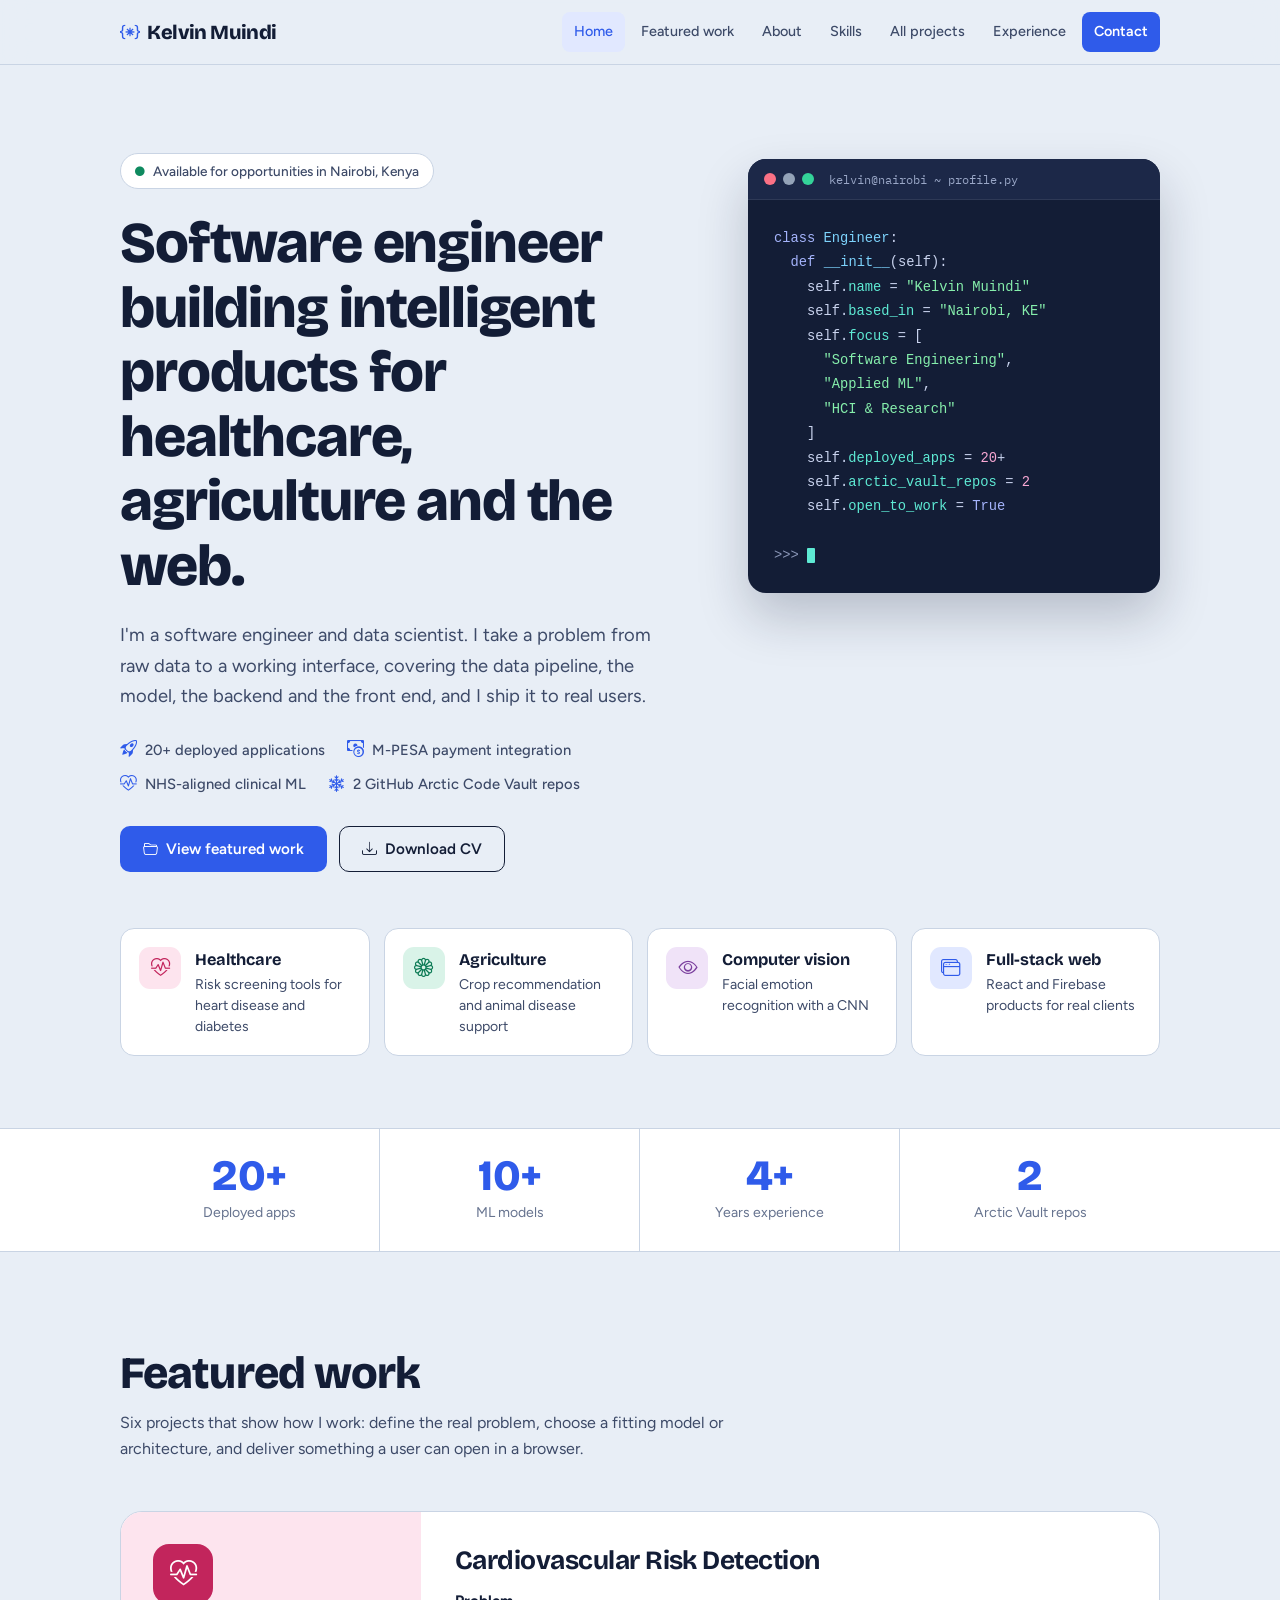
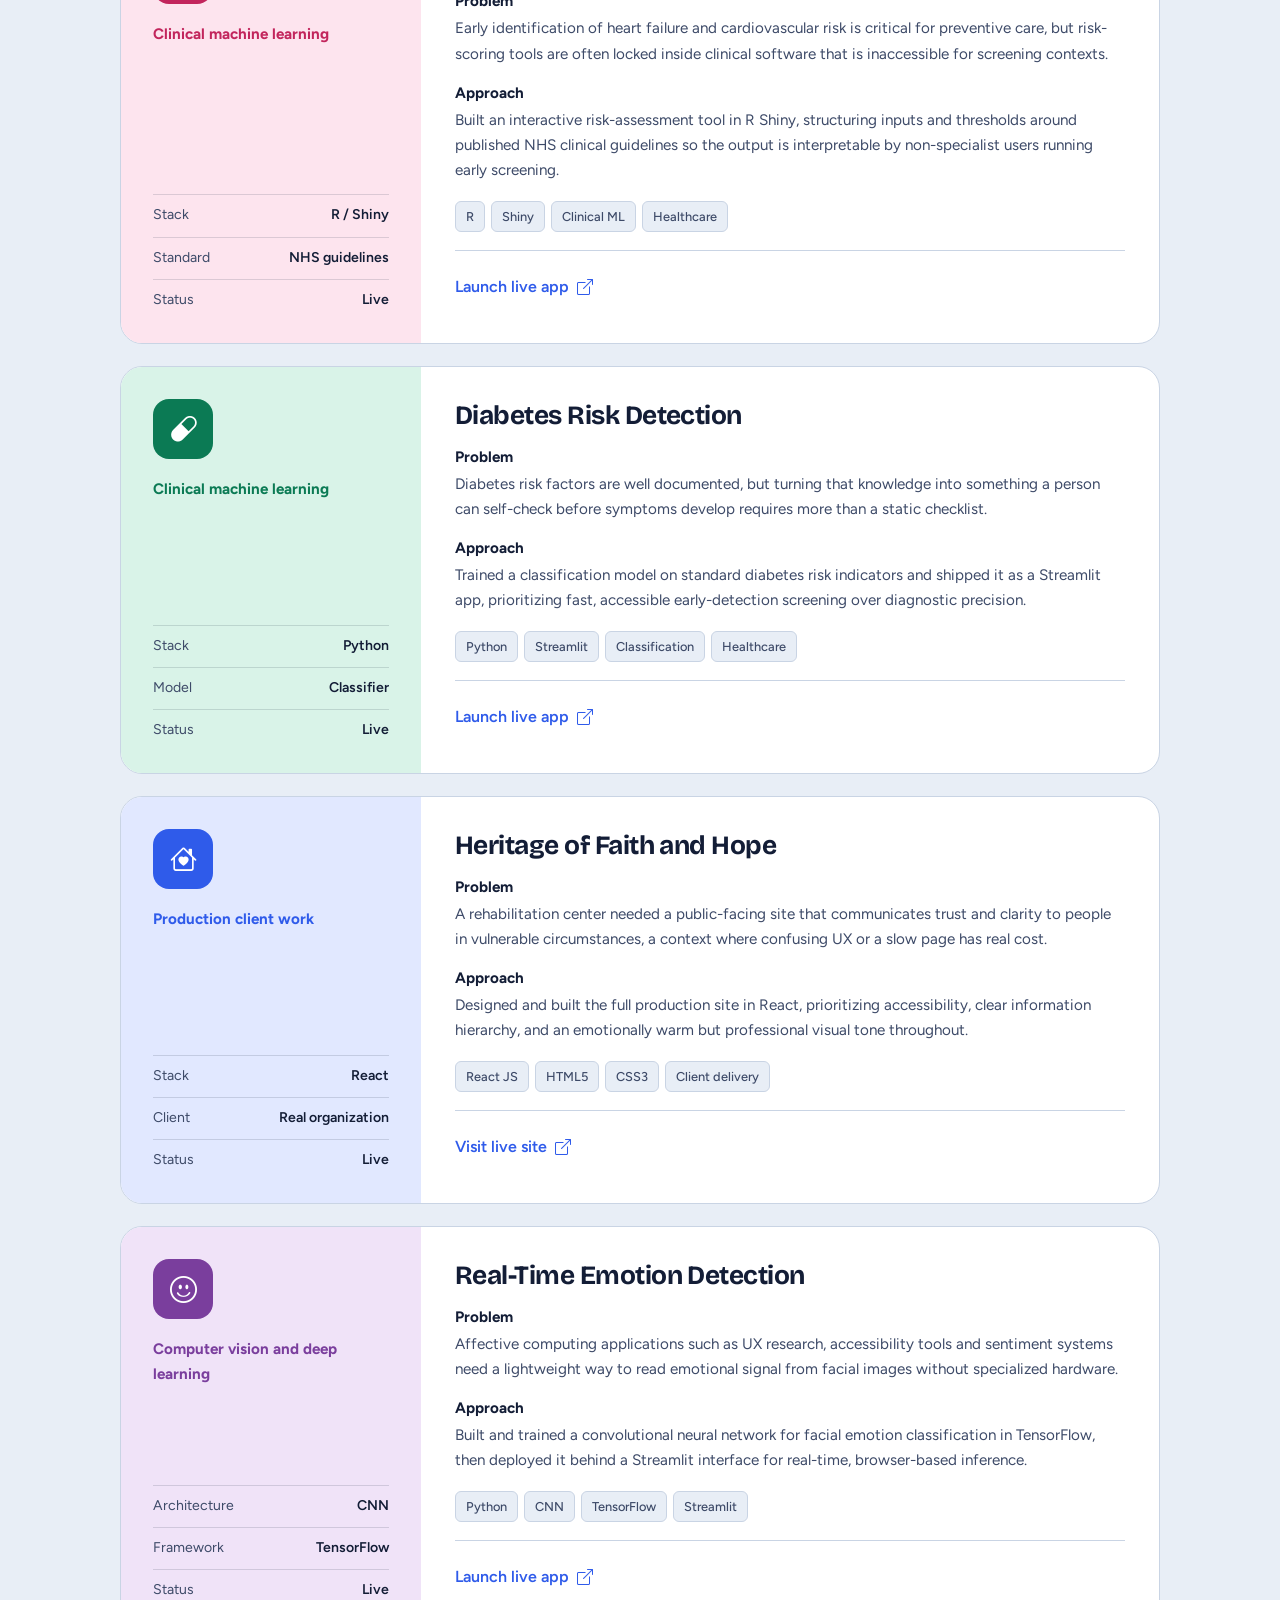
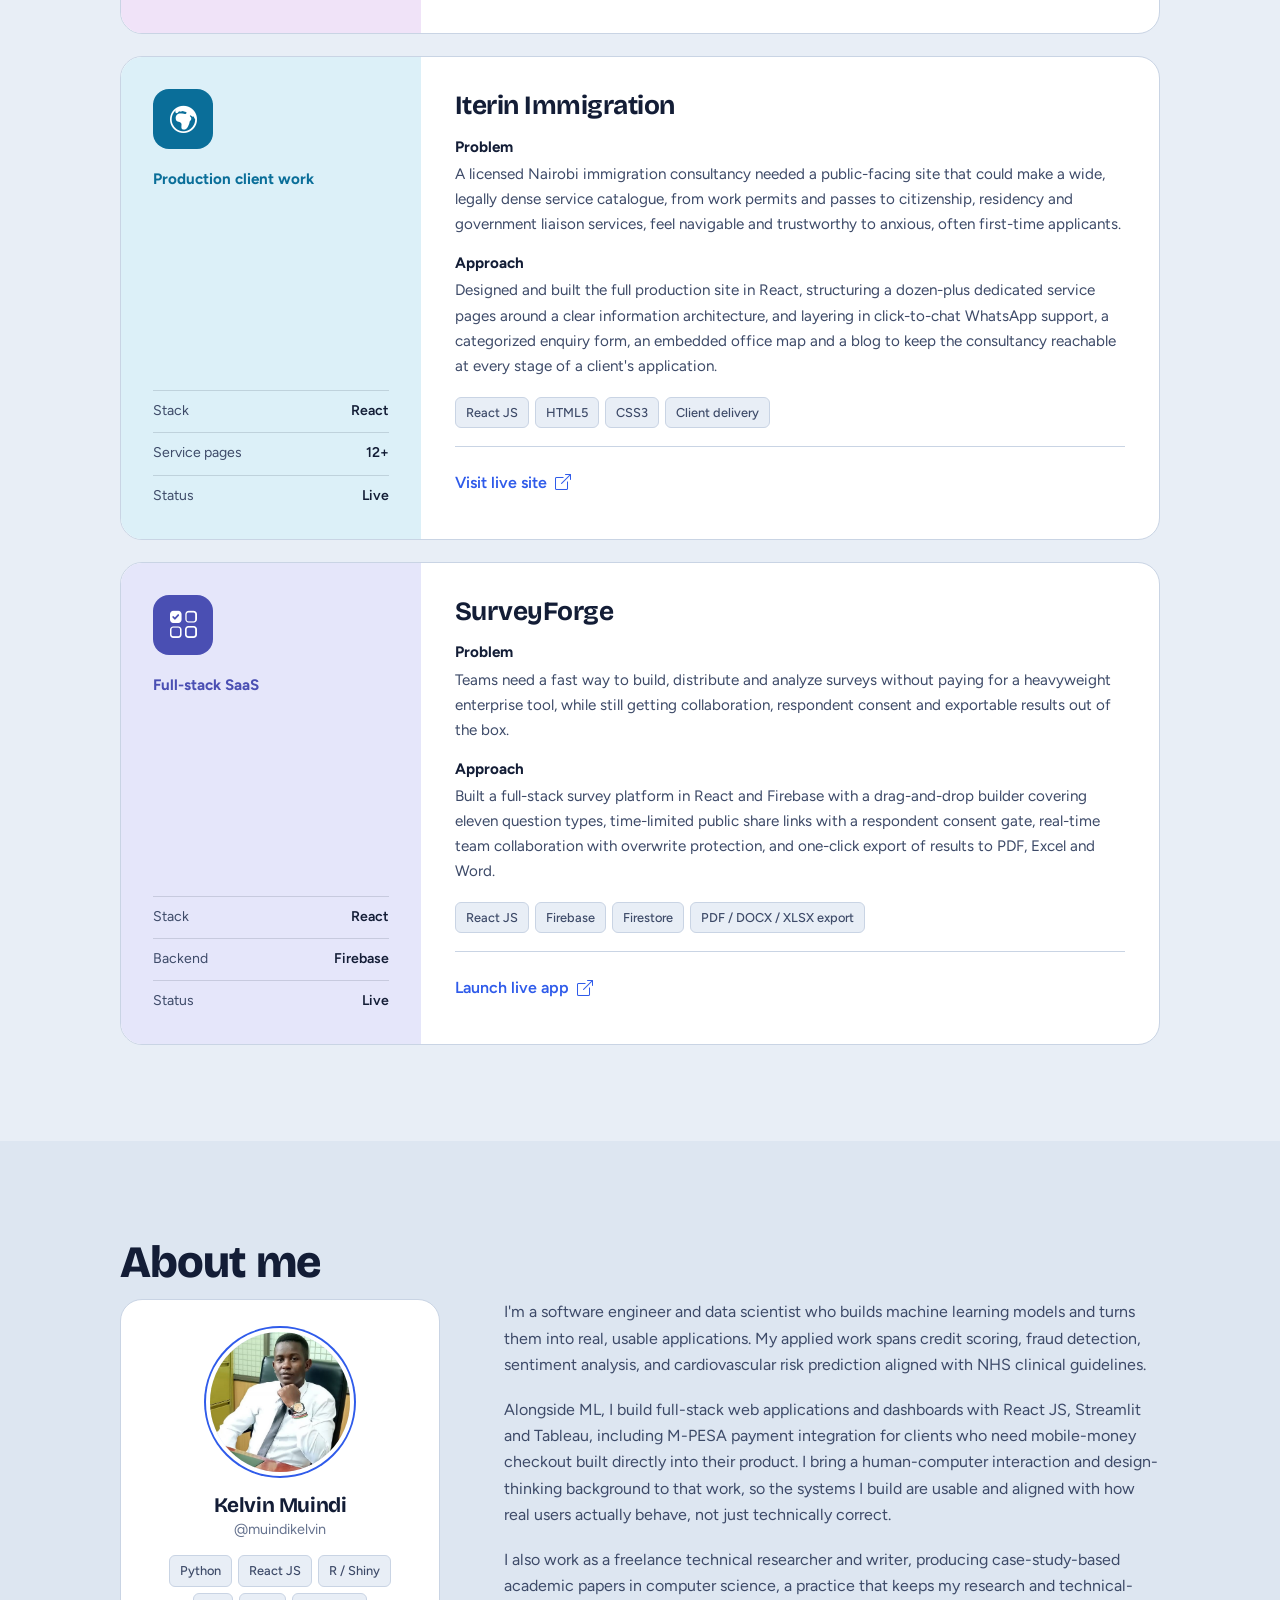
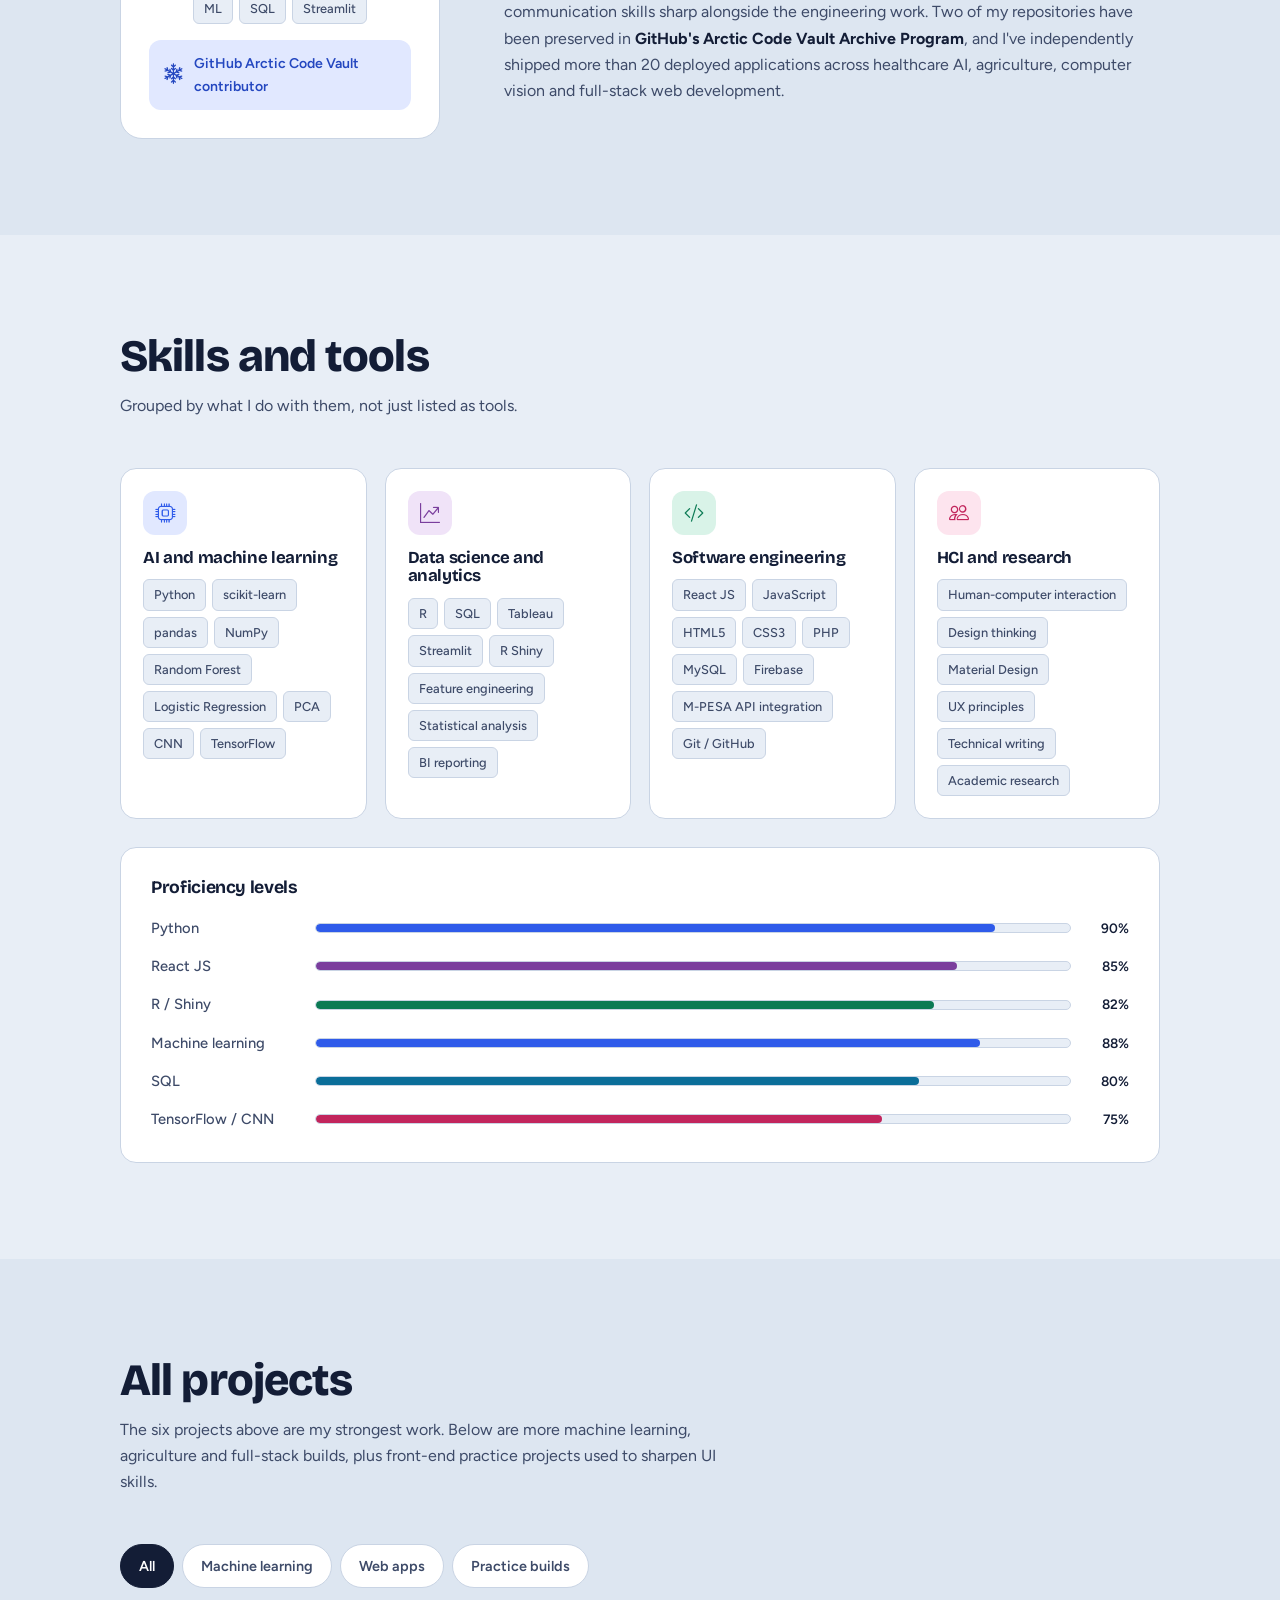
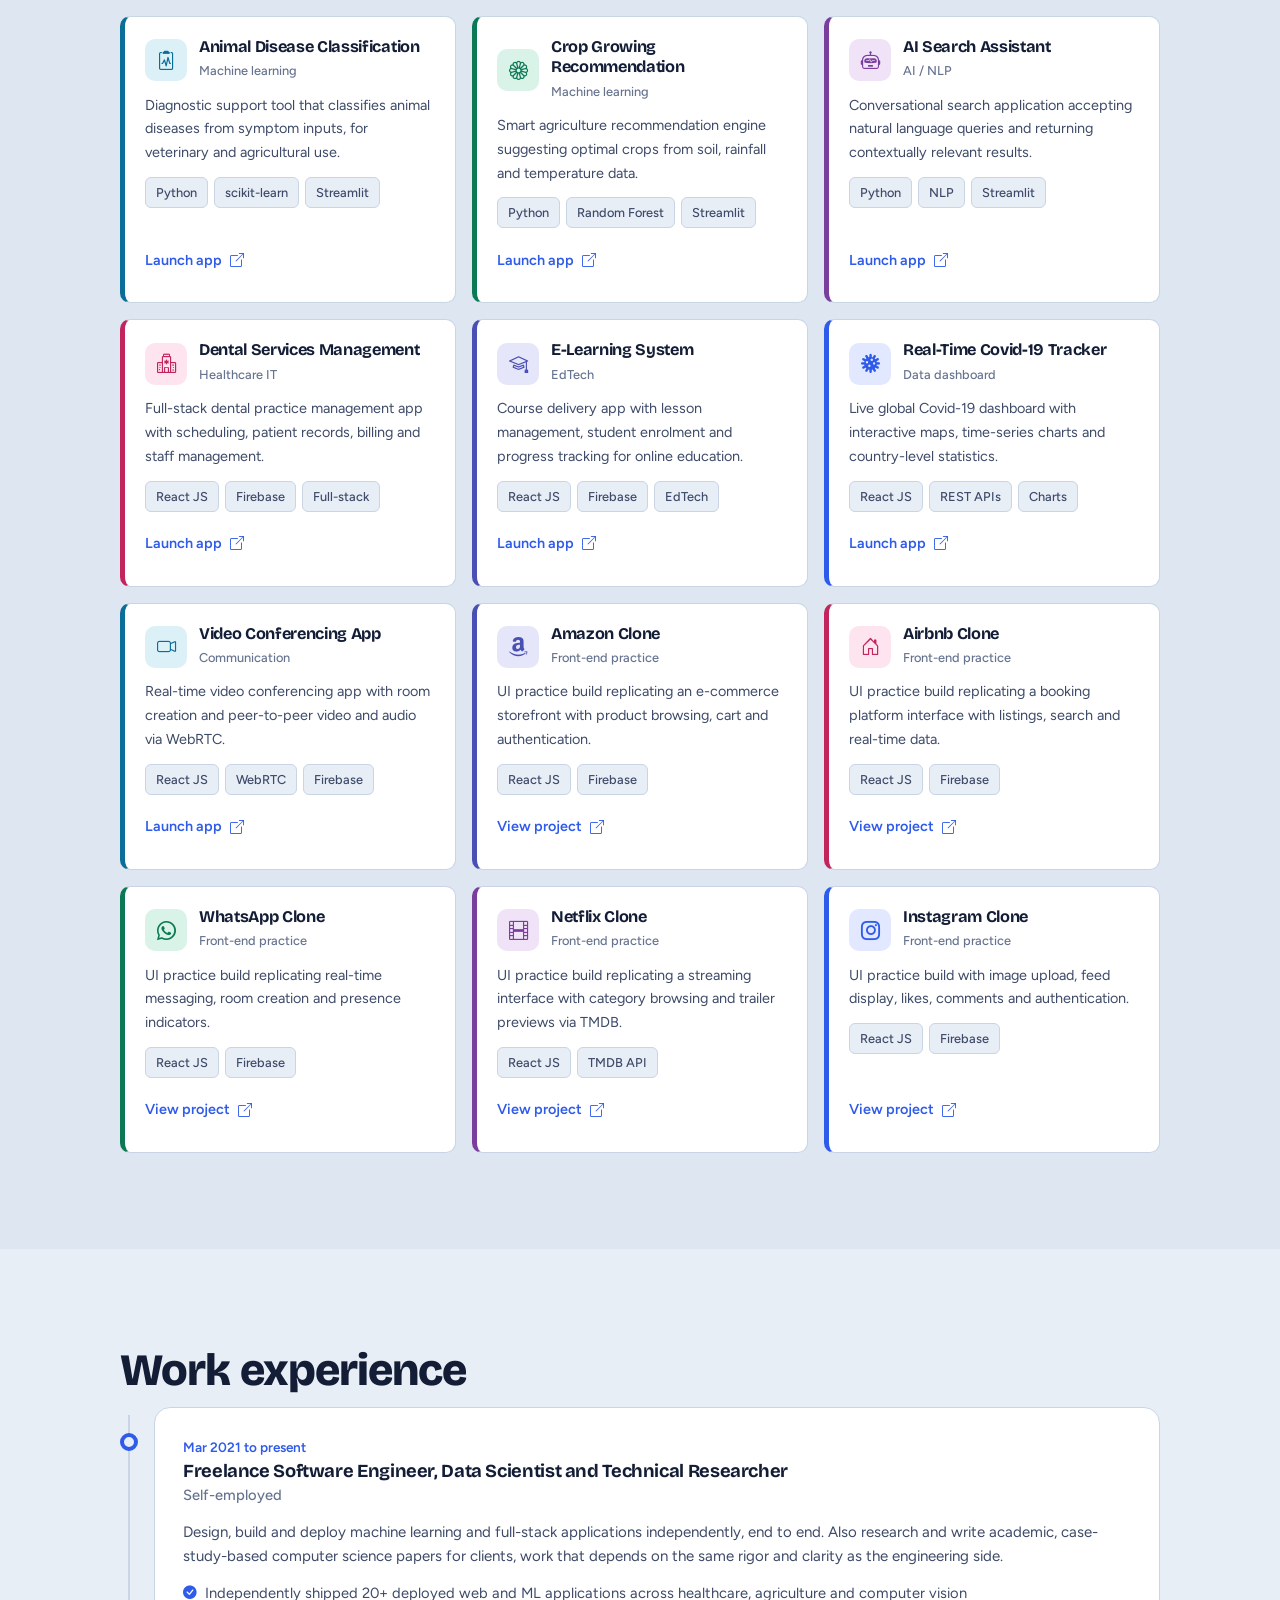
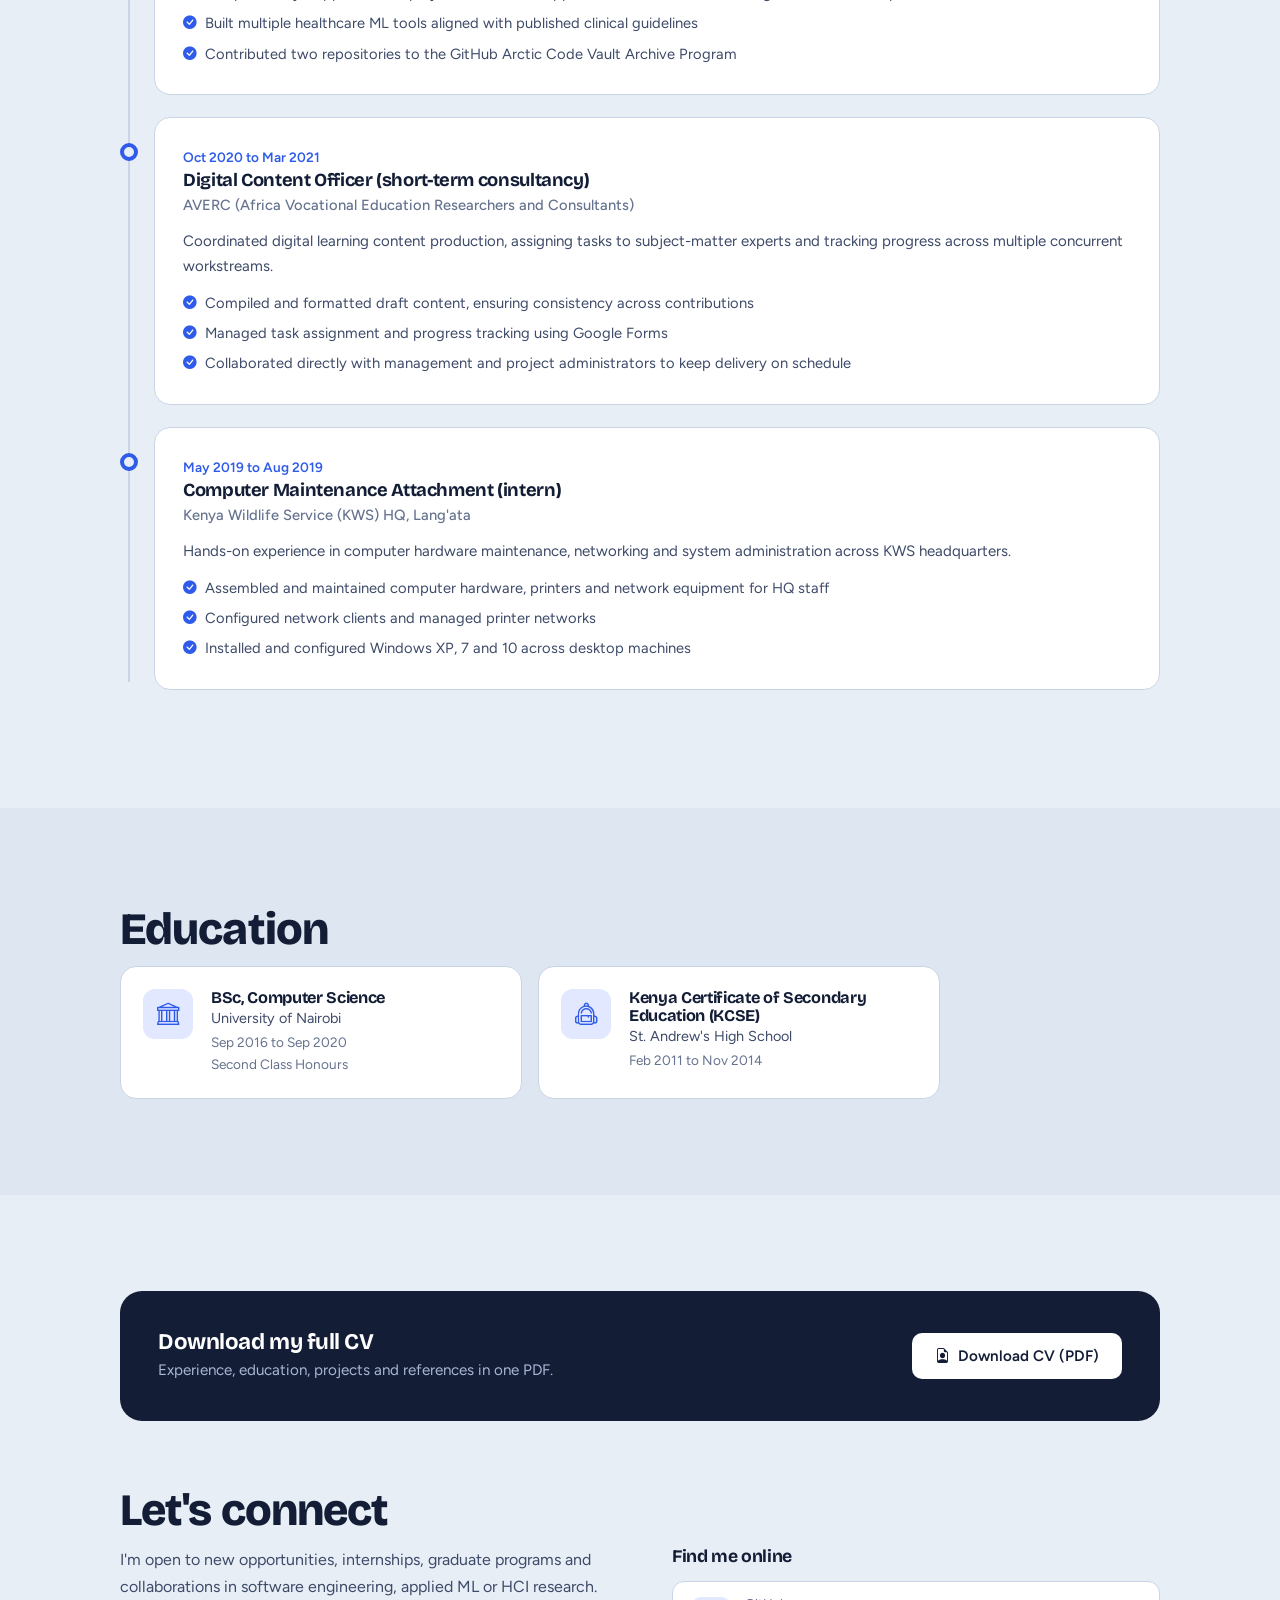
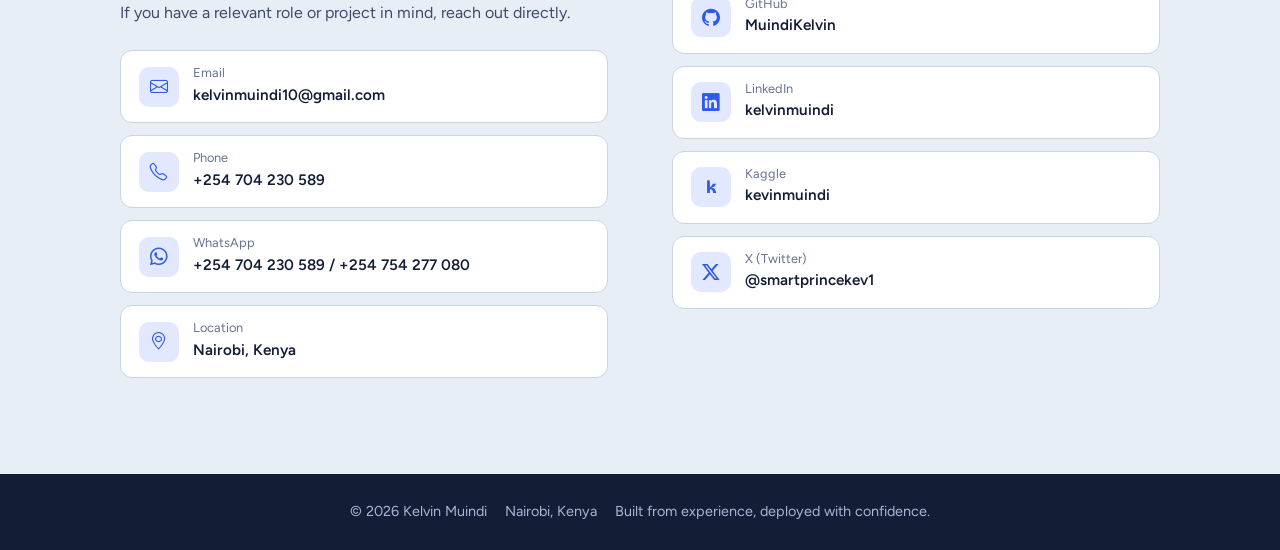
==== commit 8122a35d: "Update index.html" ====
--- a/index.html
+++ b/index.html
@@ -289,6 +289,8 @@
 .row>i,.row>.k{flex:none;width:40px;height:40px;border-radius:10px;background:var(--tint-cobalt);color:var(--cobalt);display:flex;align-items:center;justify-content:center;font-size:1.1rem;font-weight:800;font-family:var(--font-head)}
 .row small{display:block;font-size:.8rem;color:var(--ink3);line-height:1.3}
 .row b{font-weight:600;font-size:.95rem;overflow-wrap:anywhere}
+.row b a{color:inherit;text-decoration:none;white-space:nowrap}
+.row b a:hover{color:var(--cobalt);text-decoration:underline;text-underline-offset:3px}
 .social-title{font-family:var(--font-head);font-weight:700;font-size:1.1rem;margin-bottom:14px}
 
 footer{background:var(--ink);color:#a9b6d3;padding:26px 0 calc(26px + env(safe-area-inset-bottom,0px));font-size:.9rem;text-align:center}
@@ -390,7 +392,7 @@
       </ul>
       <div class="hero-ctas">
         <a href="#work" class="btn btn-primary"><i class="bi bi-folder2-open" aria-hidden="true"></i> View featured work</a>
-        <a href="CURRICULUM_VITAE.pdf" target="_blank" rel="noopener" class="btn btn-outline"><i class="bi bi-download" aria-hidden="true"></i> Download CV</a>
+        <a href="Muindi_CURRICULUM_VITAE.pdf" target="_blank" rel="noopener" class="btn btn-outline"><i class="bi bi-download" aria-hidden="true"></i> Download CV</a>
       </div>
     </div>
     <div class="terminal" role="img" aria-label="Code snippet showing Kelvin's developer profile: software engineering, applied ML, HCI and research, 20+ deployed apps, 2 Arctic Vault repos, open to work">
@@ -694,7 +696,7 @@
   <div class="container">
     <div class="cv">
       <div><h3>Download my full CV</h3><p>Experience, education, projects and references in one PDF.</p></div>
-      <a href="CURRICULUM_VITAE.pdf" target="_blank" rel="noopener" class="btn btn-primary"><i class="bi bi-file-earmark-person" aria-hidden="true"></i> Download CV (PDF)</a>
+      <a href="Muindi_CURRICULUM_VITAE.pdf" target="_blank" rel="noopener" class="btn btn-primary"><i class="bi bi-file-earmark-person" aria-hidden="true"></i> Download CV (PDF)</a>
     </div>
     <h2 class="sec-title" id="contact-title">Let's connect</h2>
     <div class="contact-grid">
@@ -703,6 +705,7 @@
         <div class="rows">
           <a href="mailto:kelvinmuindi10@gmail.com" class="row"><i class="bi bi-envelope" aria-hidden="true"></i><div><small>Email</small><b>kelvinmuindi10@gmail.com</b></div></a>
           <a href="tel:+254704230589" class="row"><i class="bi bi-telephone" aria-hidden="true"></i><div><small>Phone</small><b>+254 704 230 589</b></div></a>
+          <div class="row"><i class="bi bi-whatsapp" aria-hidden="true"></i><div><small>WhatsApp</small><b><a href="https://wa.me/254704230589" target="_blank" rel="noopener">+254 704 230 589</a> / <a href="https://wa.me/254754277080" target="_blank" rel="noopener">+254 754 277 080</a></b></div></div>
           <div class="row"><i class="bi bi-geo-alt" aria-hidden="true"></i><div><small>Location</small><b>Nairobi, Kenya</b></div></div>
         </div>
       </div>
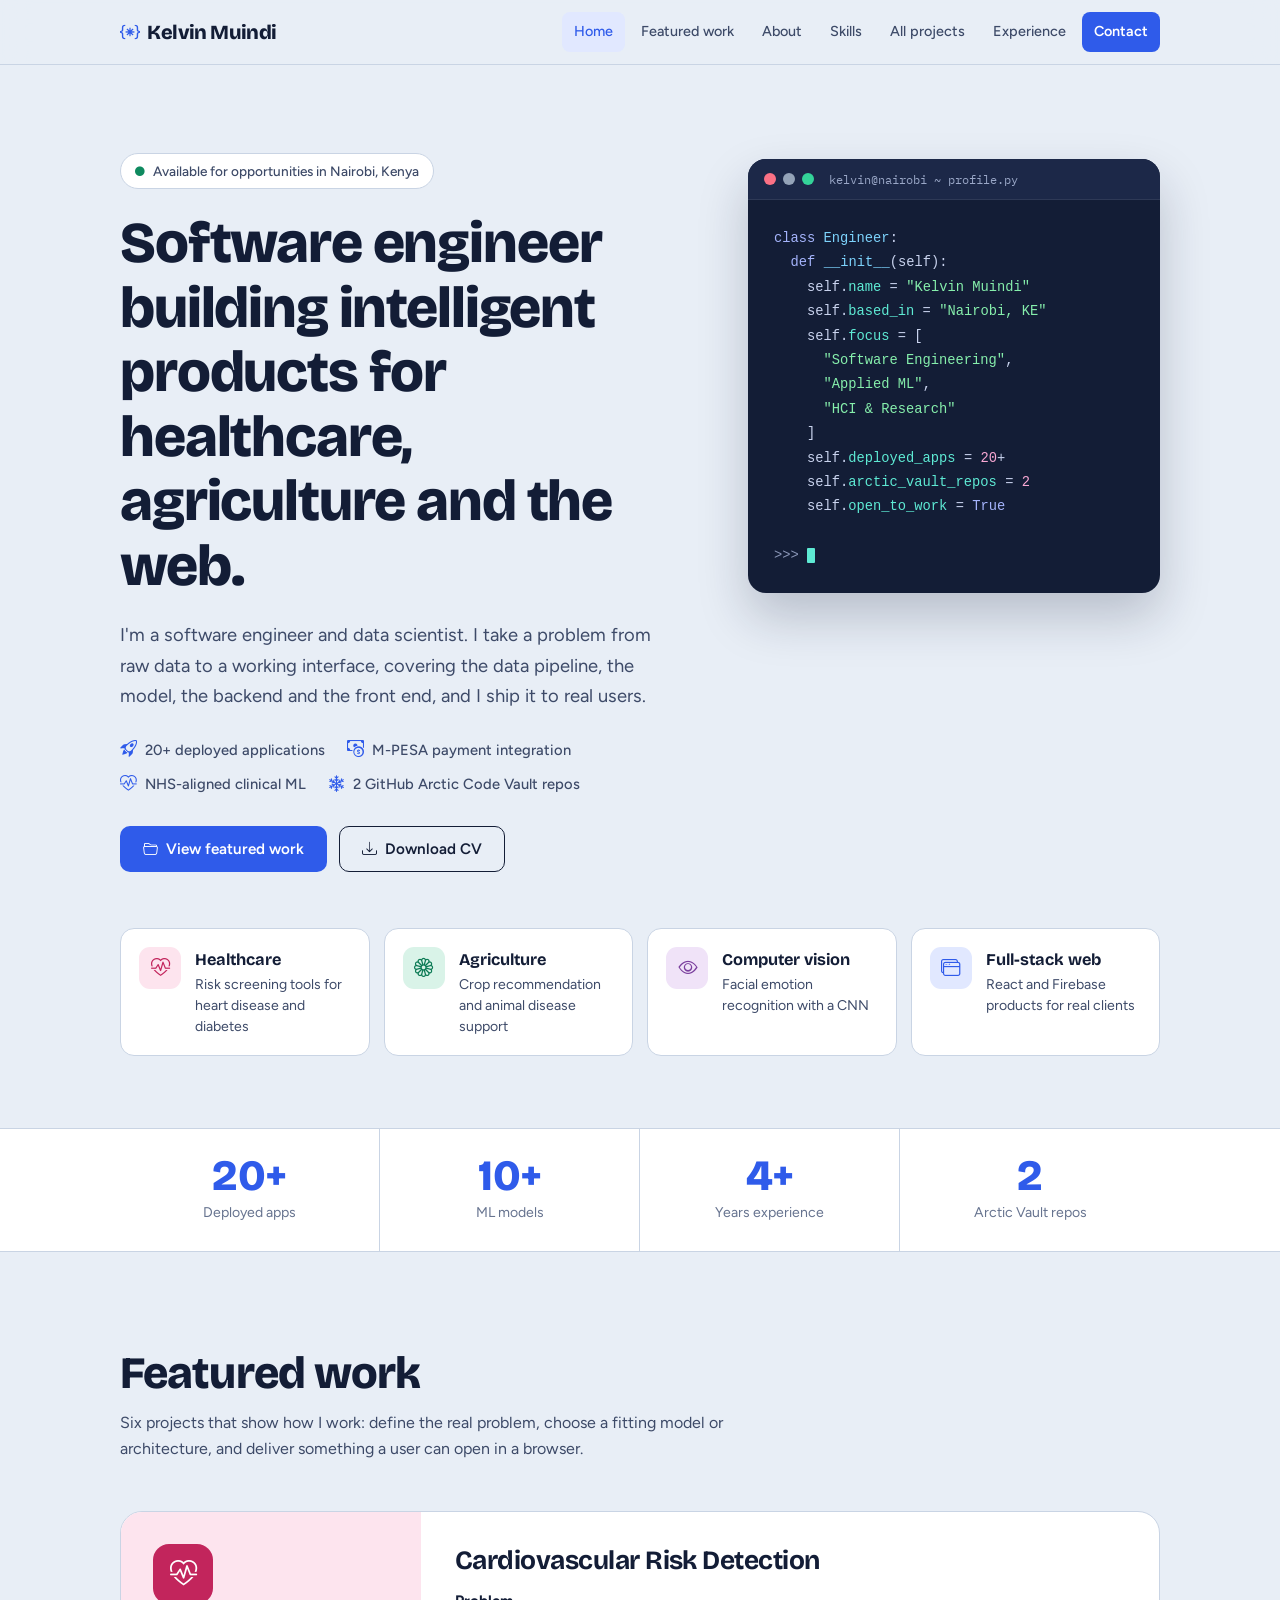
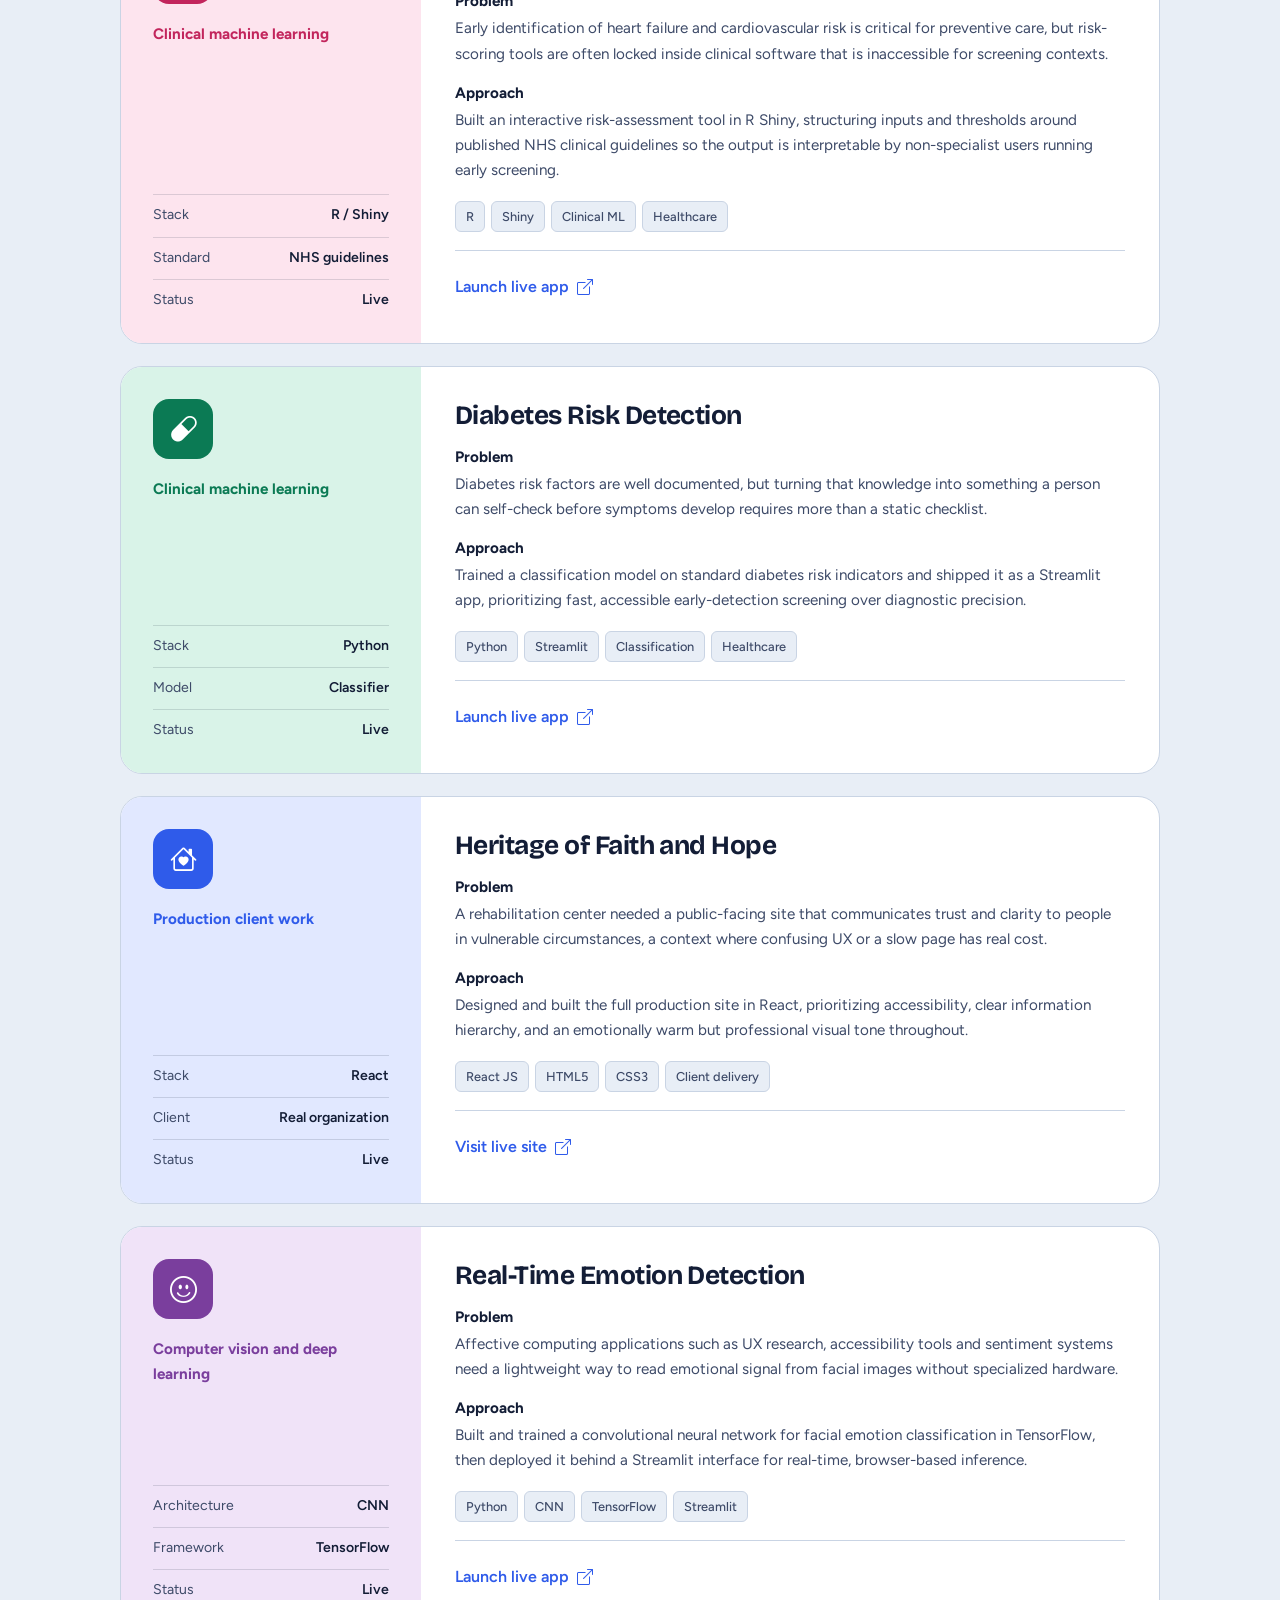
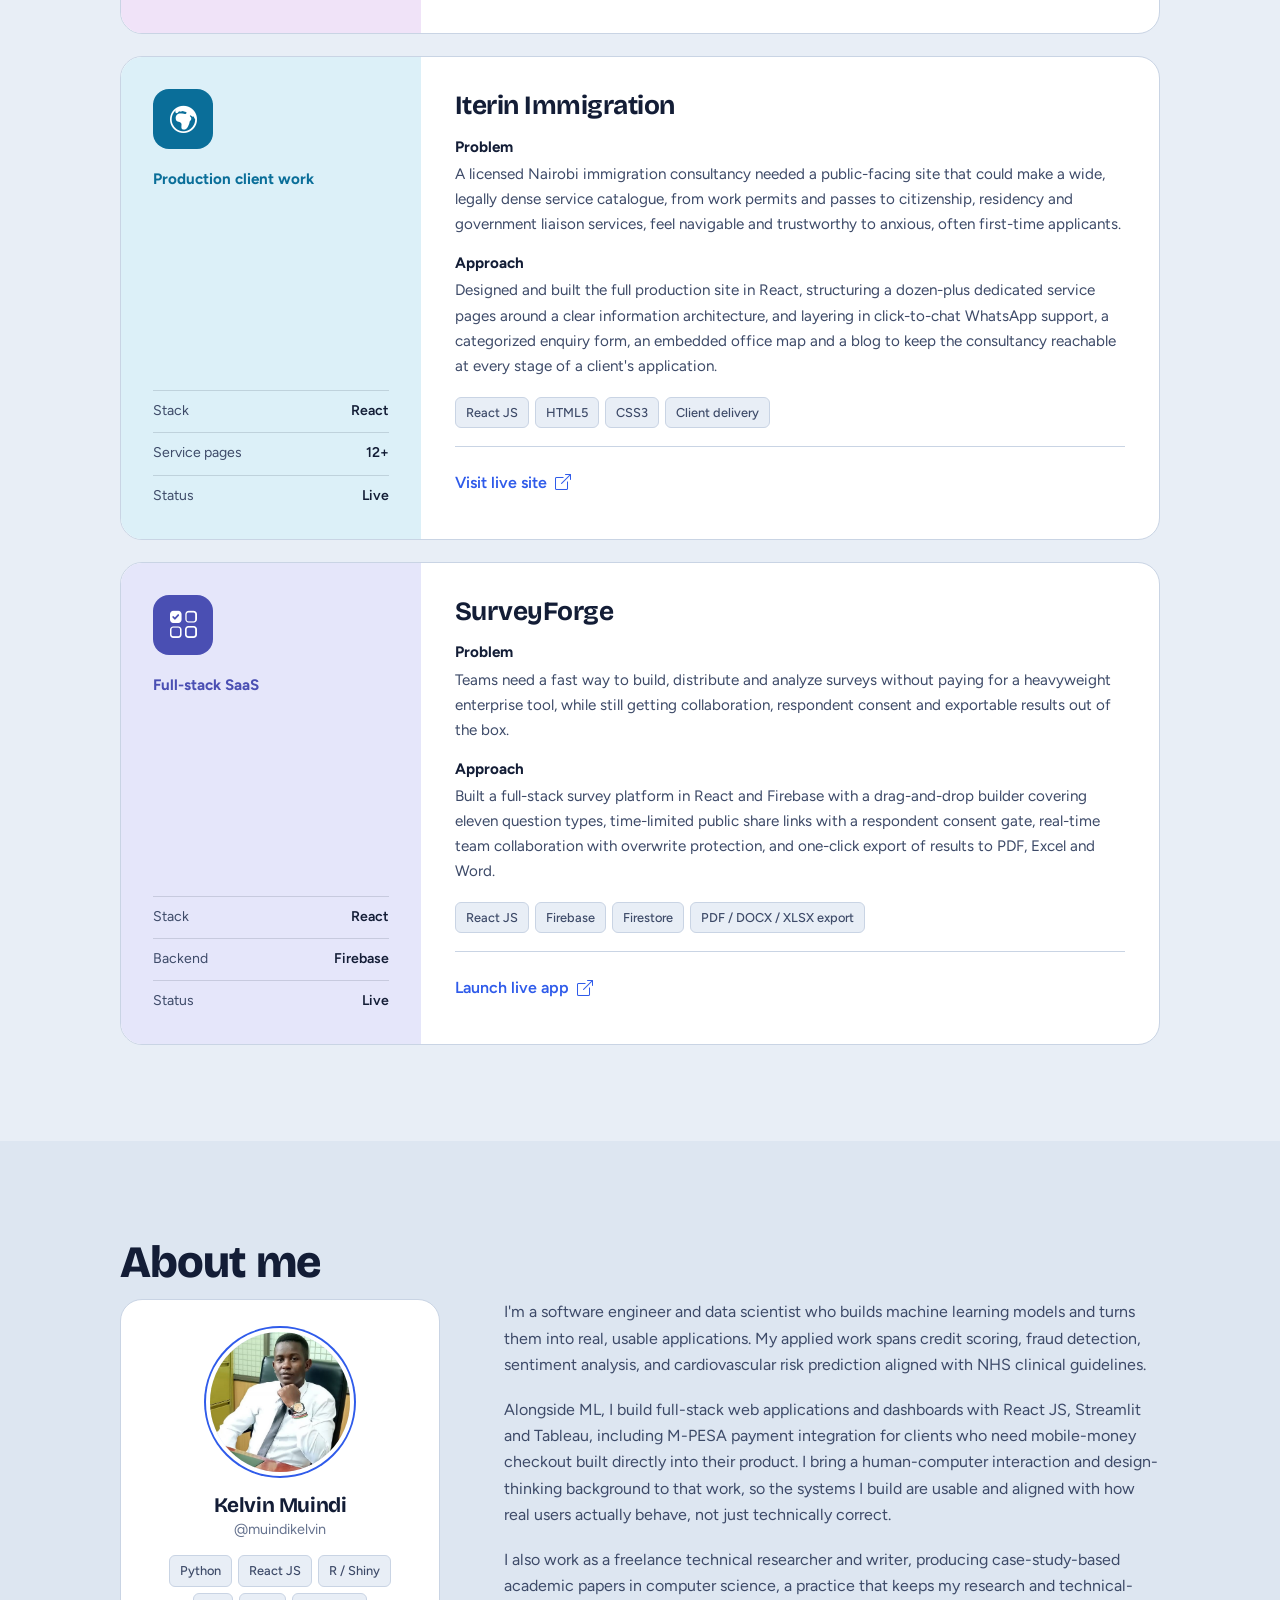
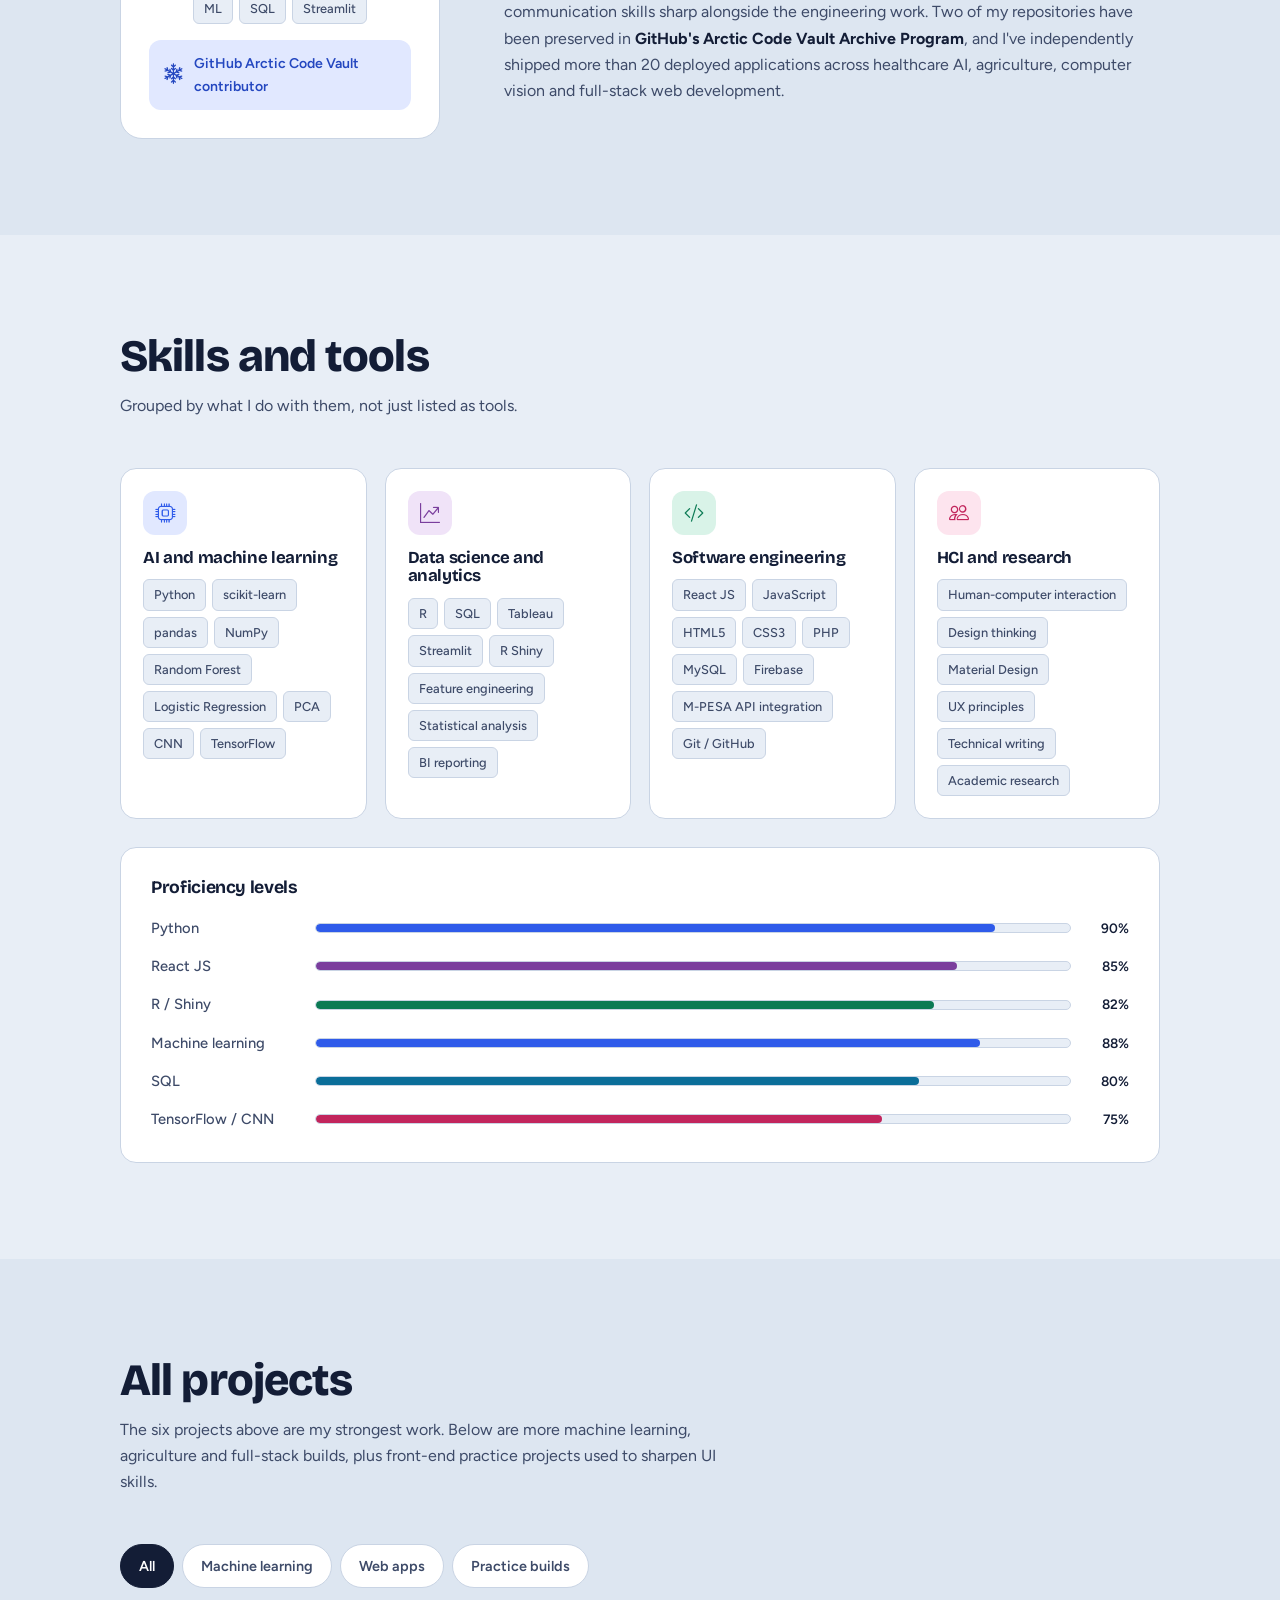
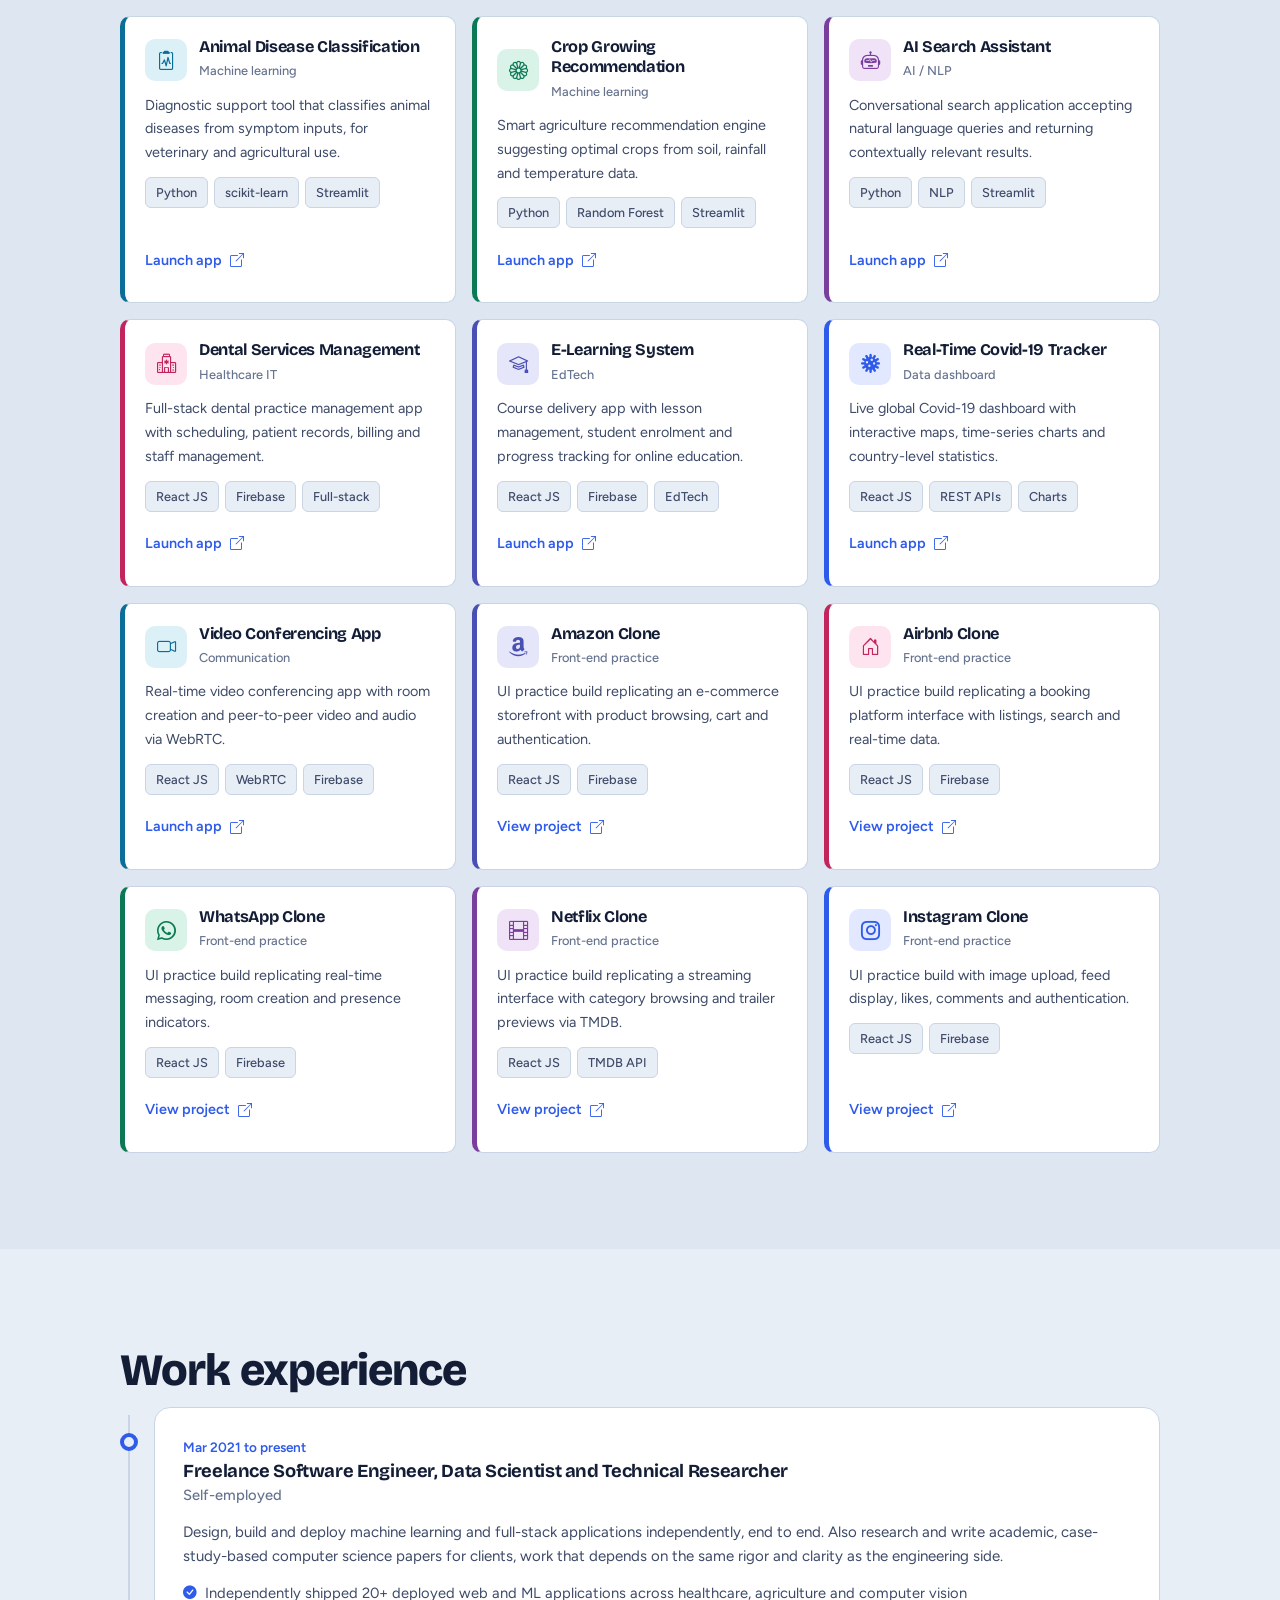
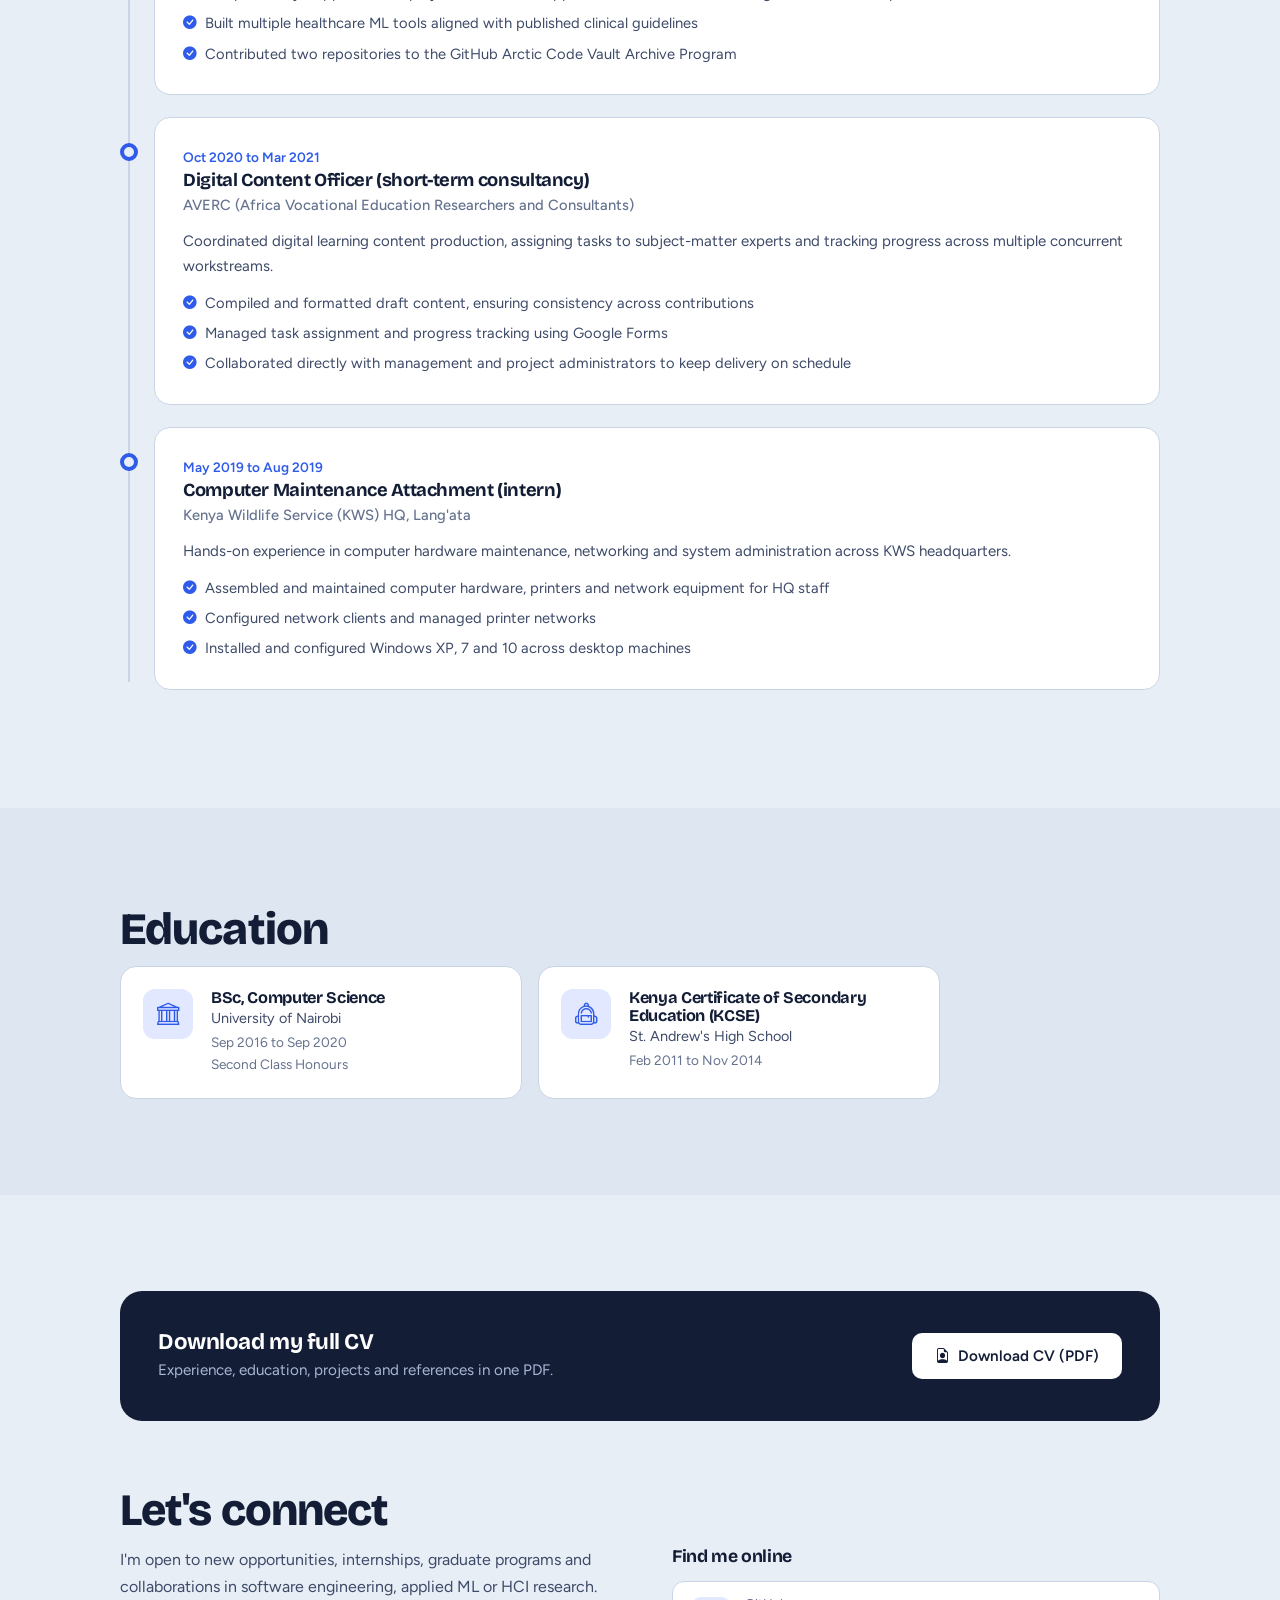
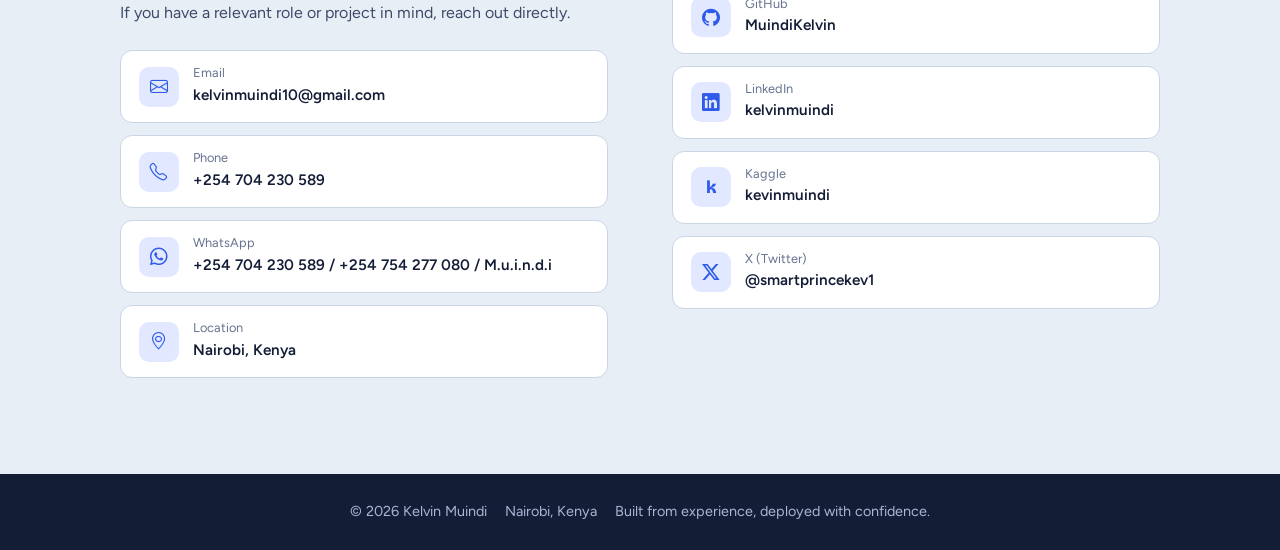
==== commit 9a99bbc8: "Update index.html" ====
--- a/index.html
+++ b/index.html
@@ -705,7 +705,9 @@
         <div class="rows">
           <a href="mailto:kelvinmuindi10@gmail.com" class="row"><i class="bi bi-envelope" aria-hidden="true"></i><div><small>Email</small><b>kelvinmuindi10@gmail.com</b></div></a>
           <a href="tel:+254704230589" class="row"><i class="bi bi-telephone" aria-hidden="true"></i><div><small>Phone</small><b>+254 704 230 589</b></div></a>
-          <div class="row"><i class="bi bi-whatsapp" aria-hidden="true"></i><div><small>WhatsApp</small><b><a href="https://wa.me/254704230589" target="_blank" rel="noopener">+254 704 230 589</a> / <a href="https://wa.me/254754277080" target="_blank" rel="noopener">+254 754 277 080</a></b></div></div>
+                  
+          <div class="row"><i class="bi bi-whatsapp" aria-hidden="true"></i><div><small>WhatsApp</small><b><a href="https://wa.me/254704230589" target="_blank" rel="noopener">+254 704 230 589</a> / <a href="https://wa.me/254754277080" target="_blank" rel="noopener">+254 754 277 080</a> / <a href="https://wa.me/M.u.i.n.d.i" target="_blank" rel="noopener">M.u.i.n.d.i</a></b></div></div>
+
           <div class="row"><i class="bi bi-geo-alt" aria-hidden="true"></i><div><small>Location</small><b>Nairobi, Kenya</b></div></div>
         </div>
       </div>
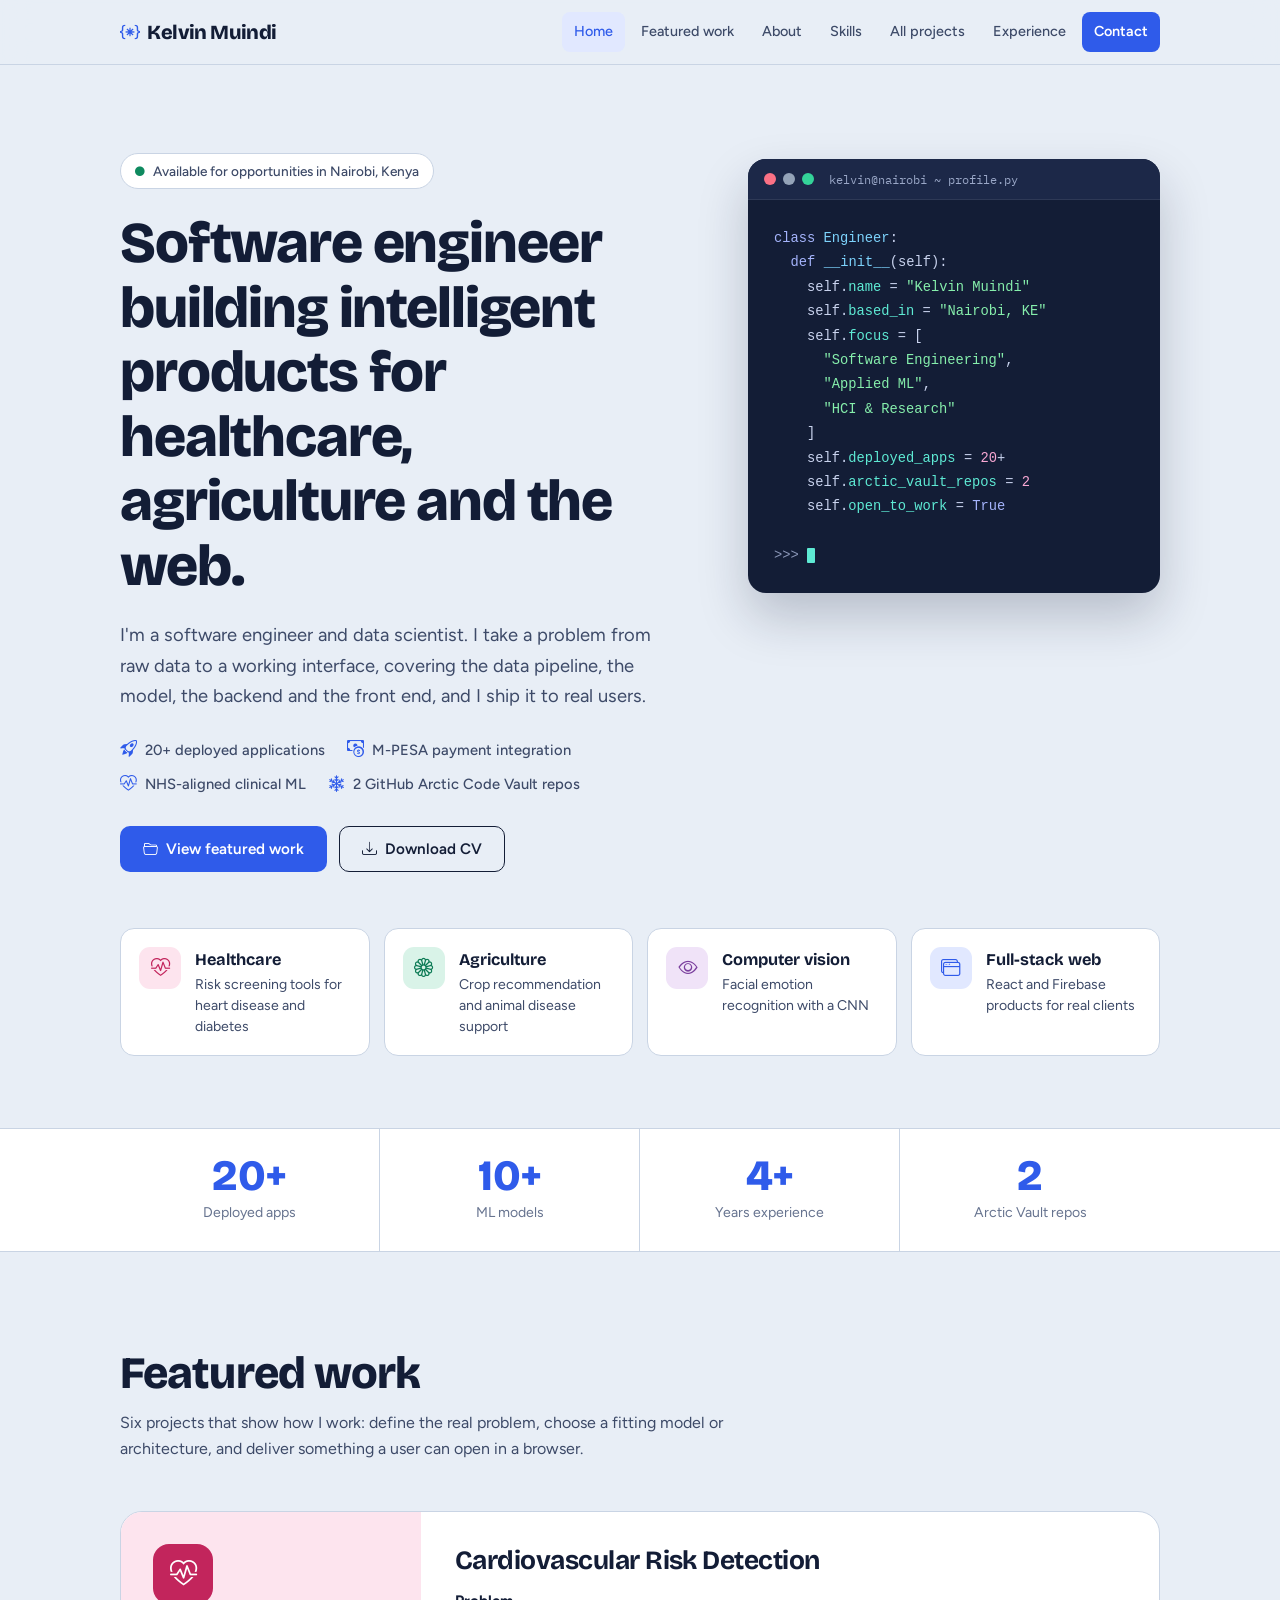
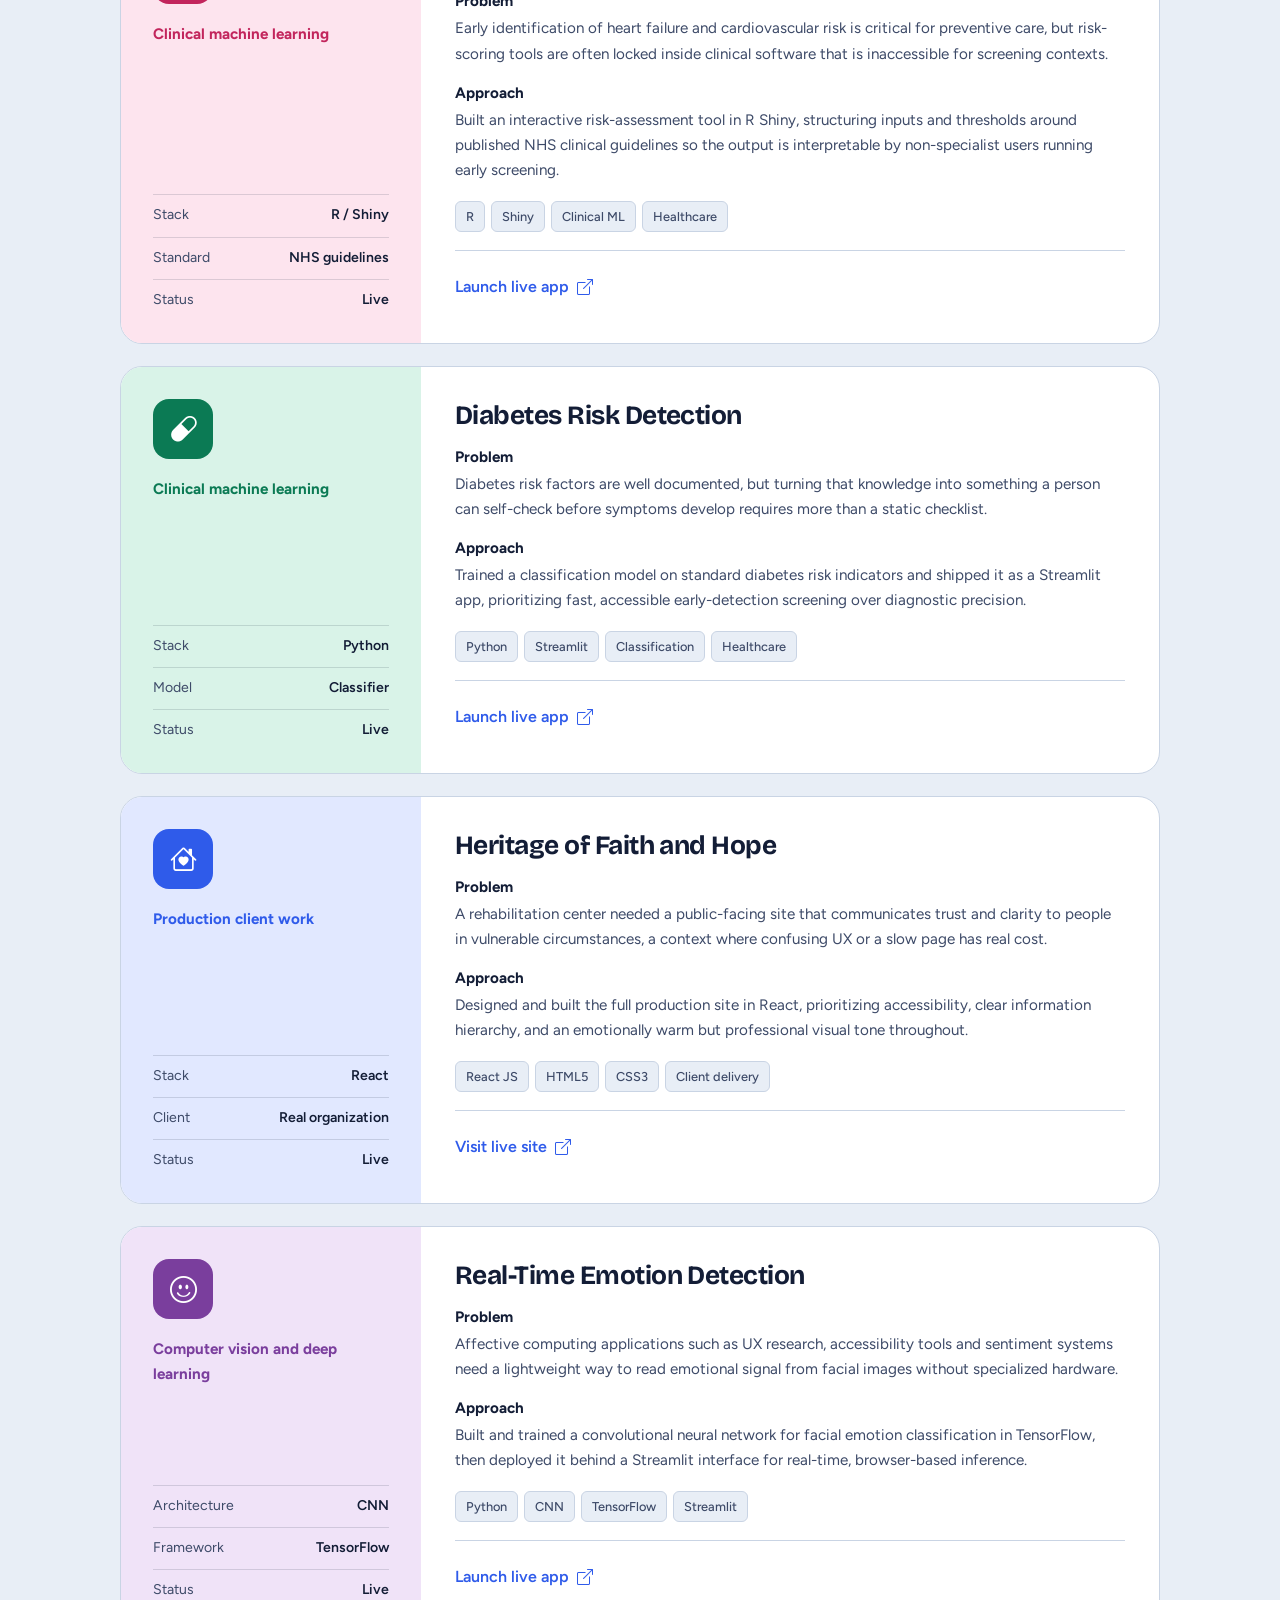
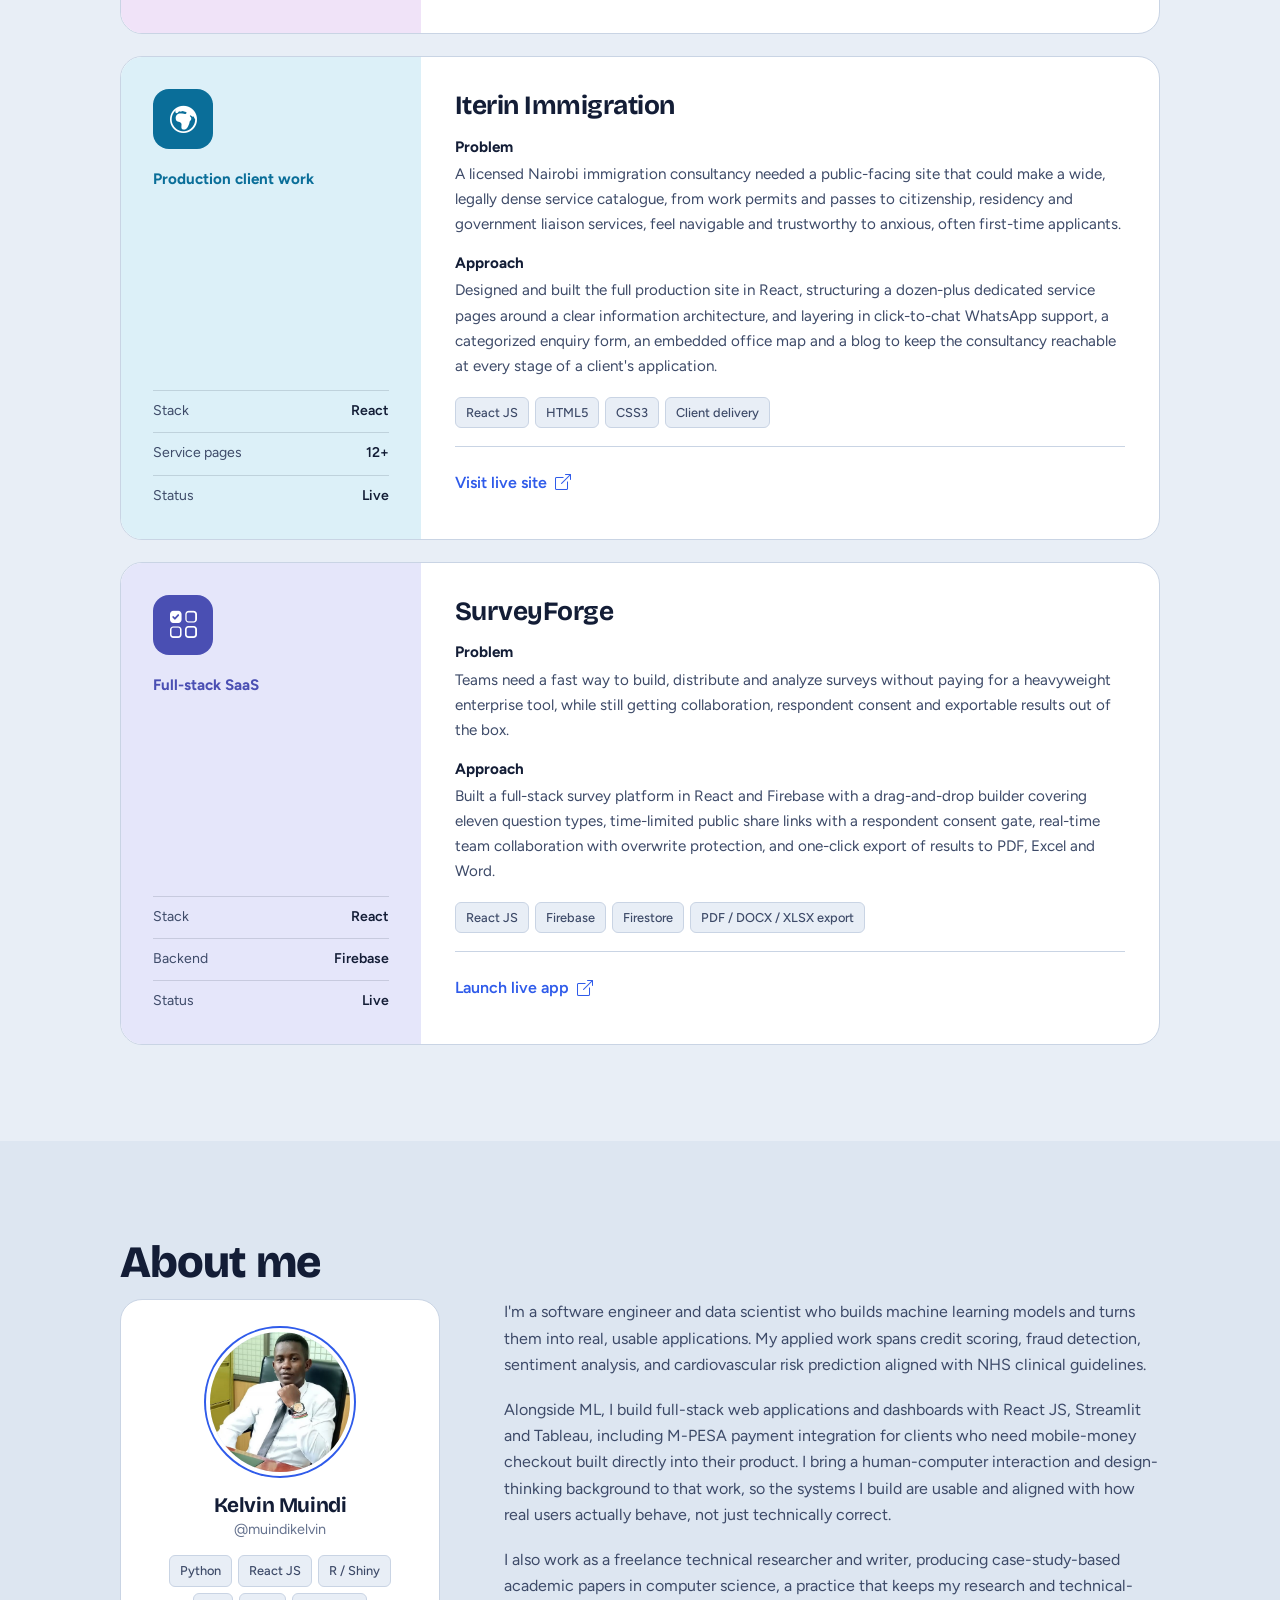
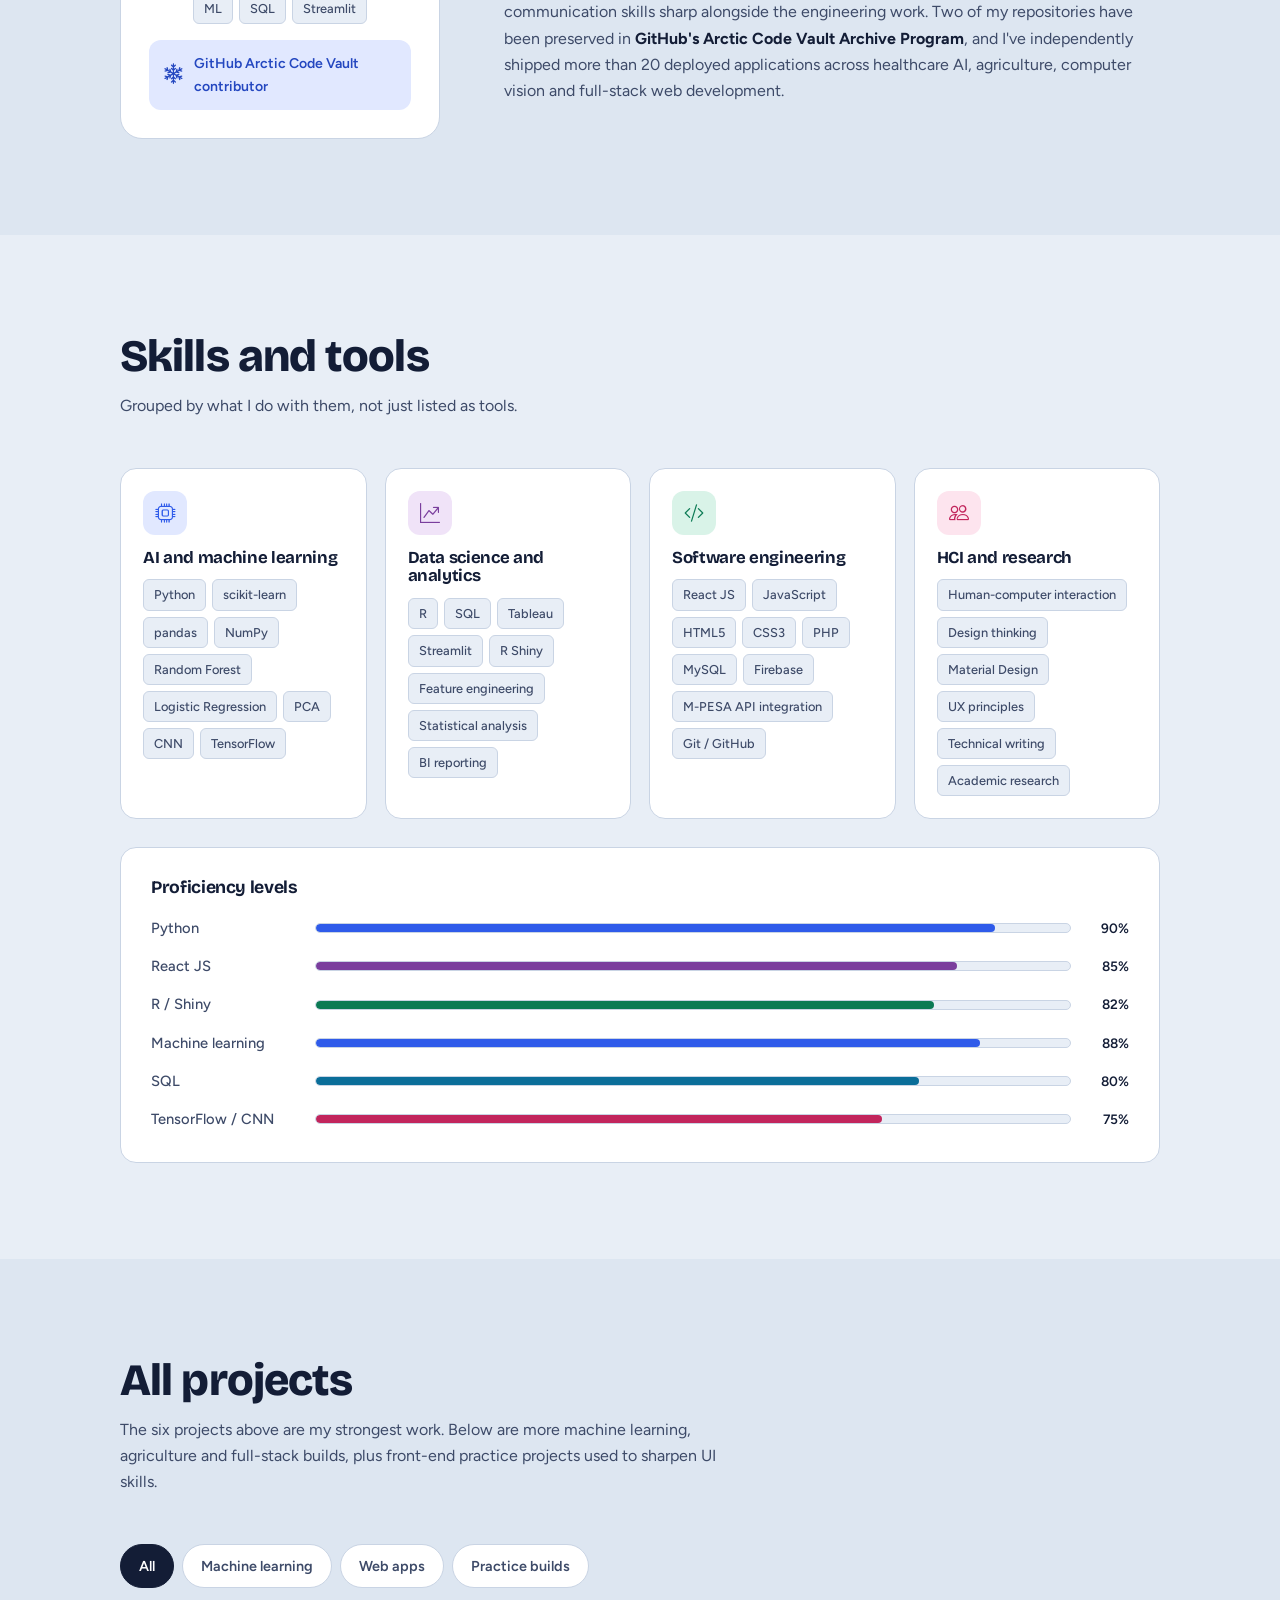
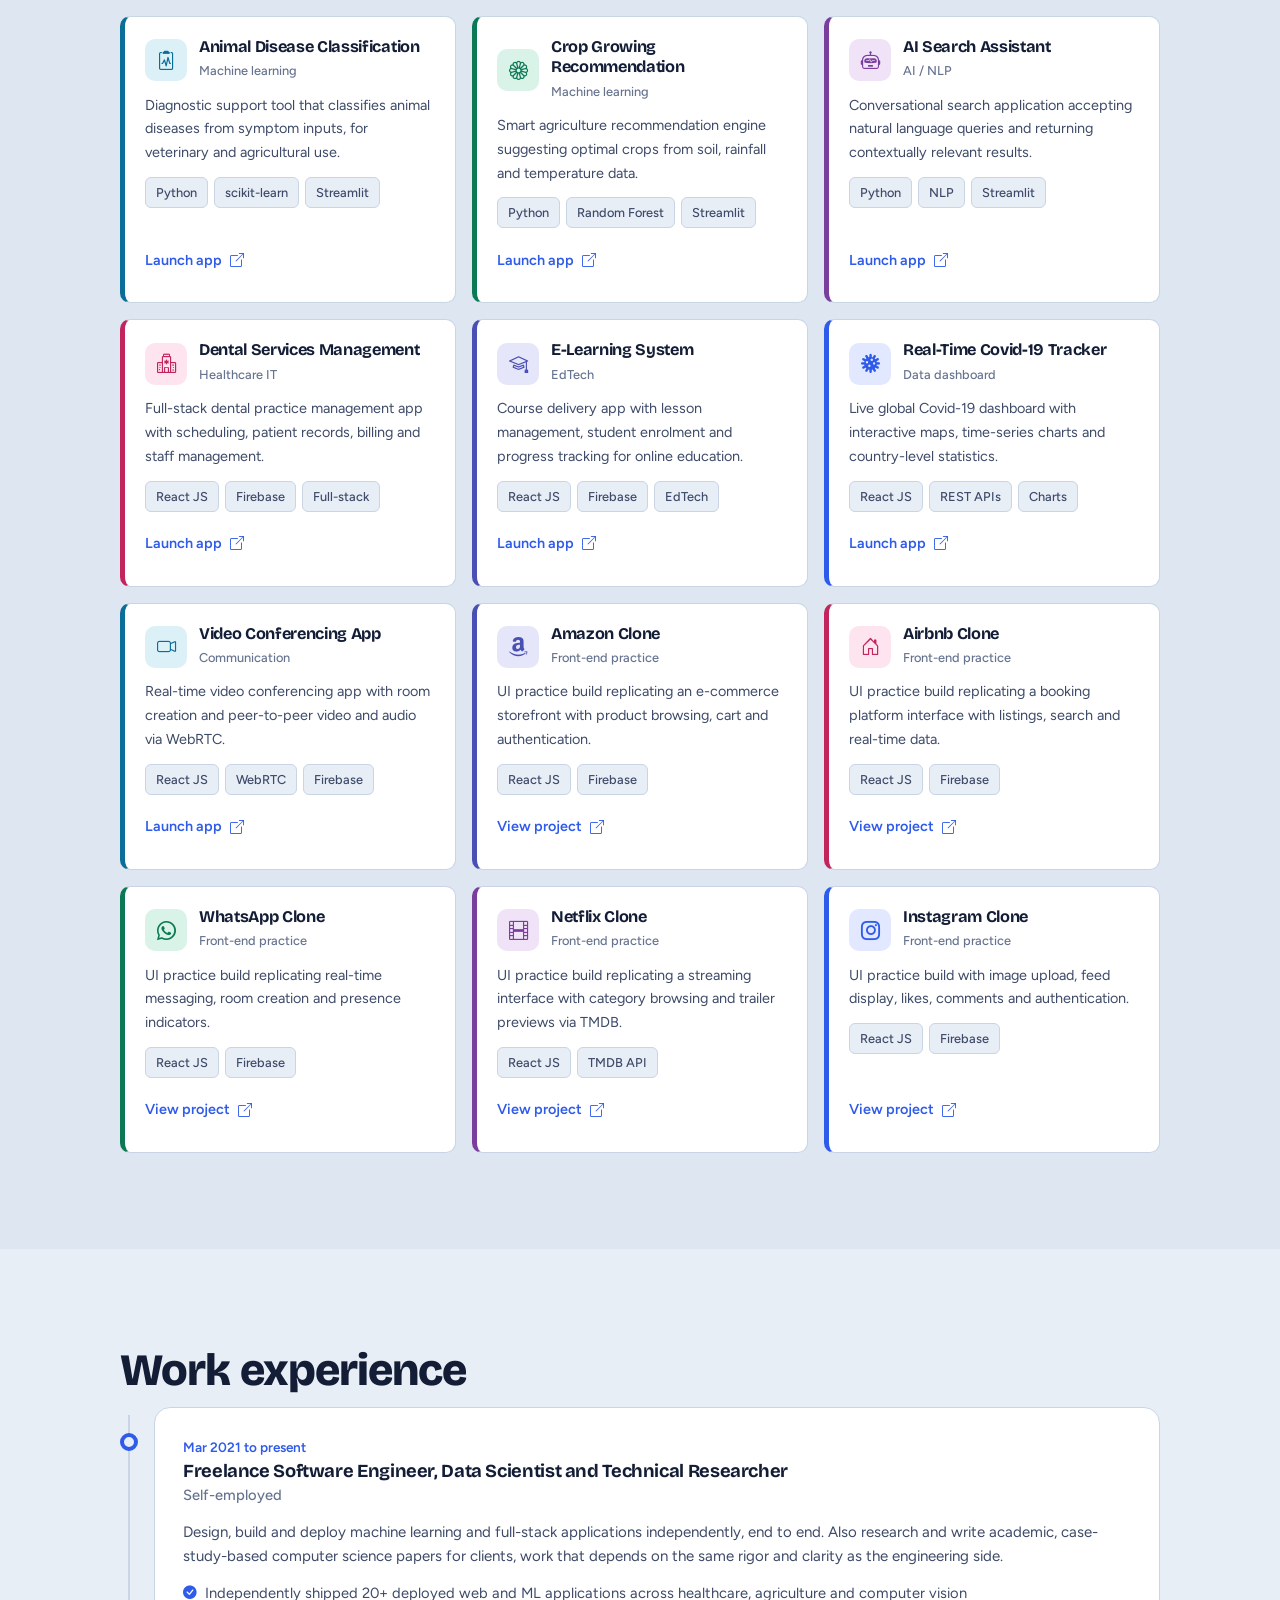
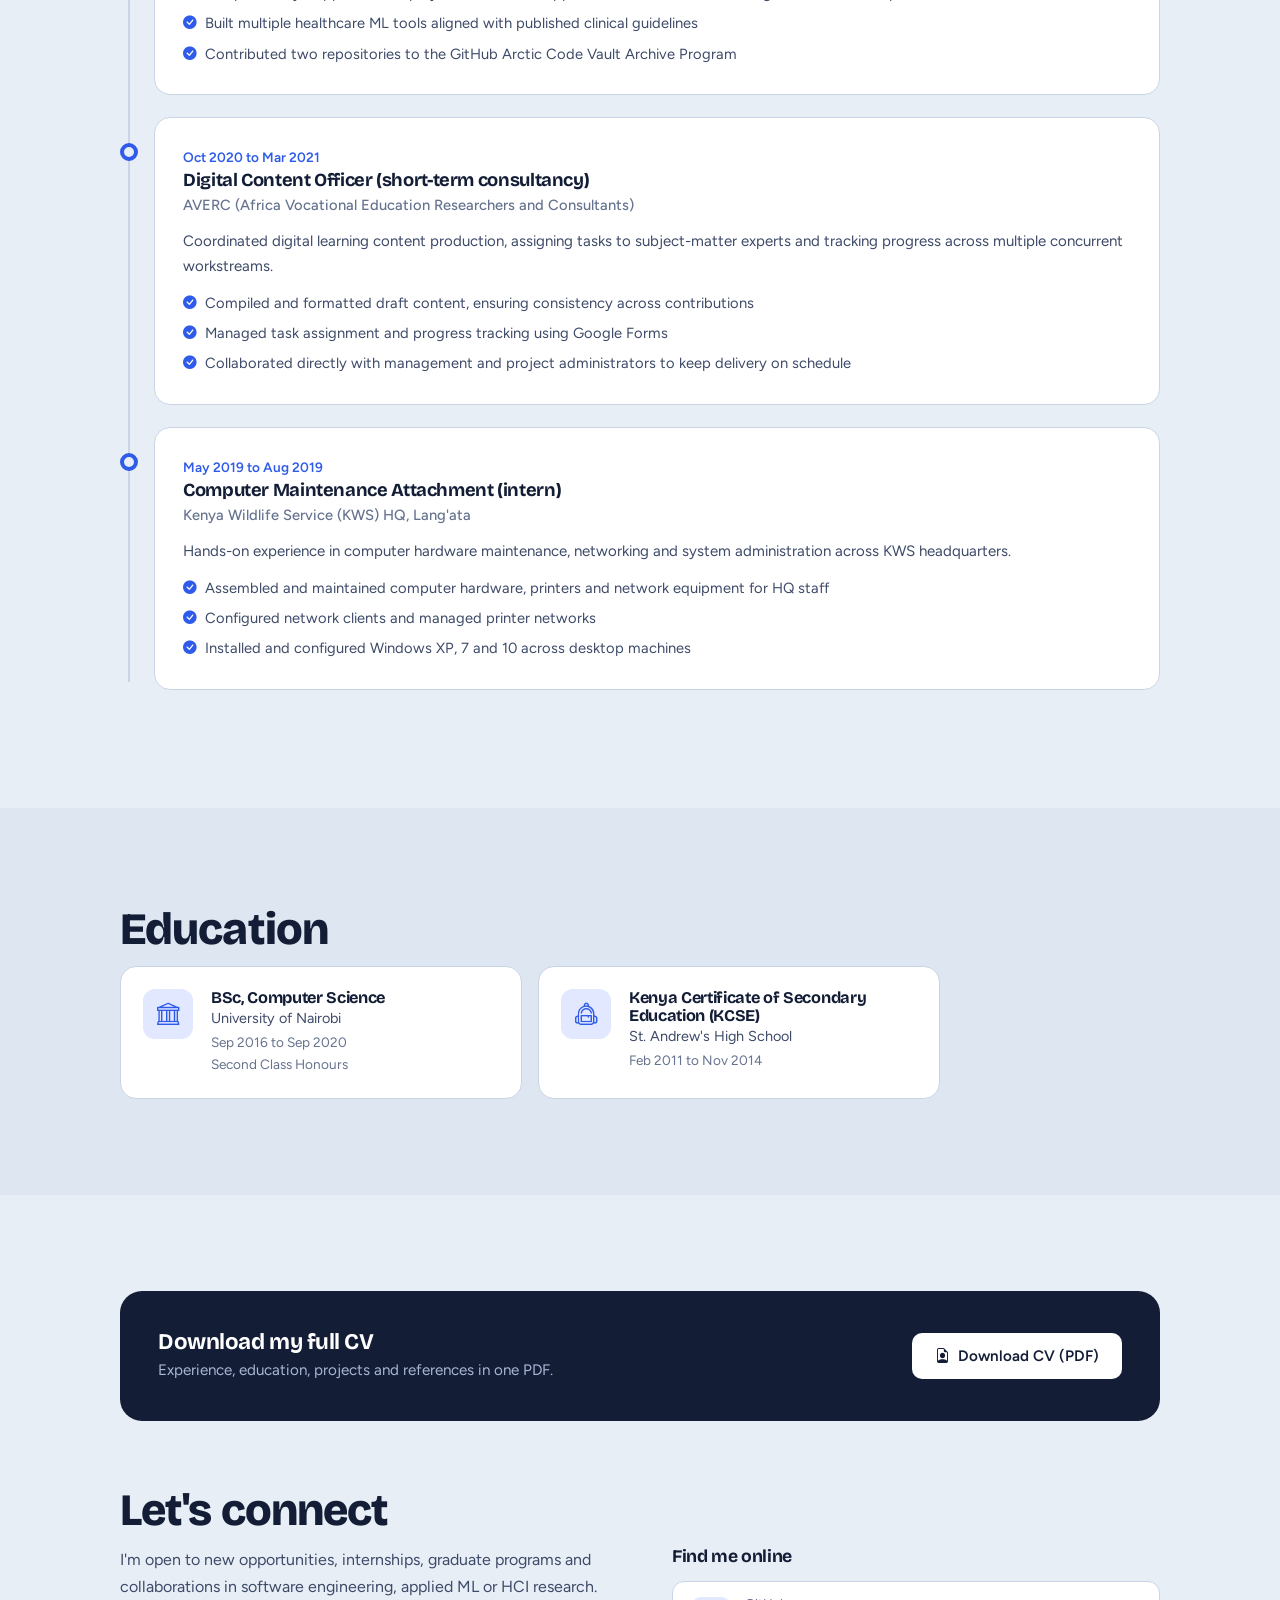
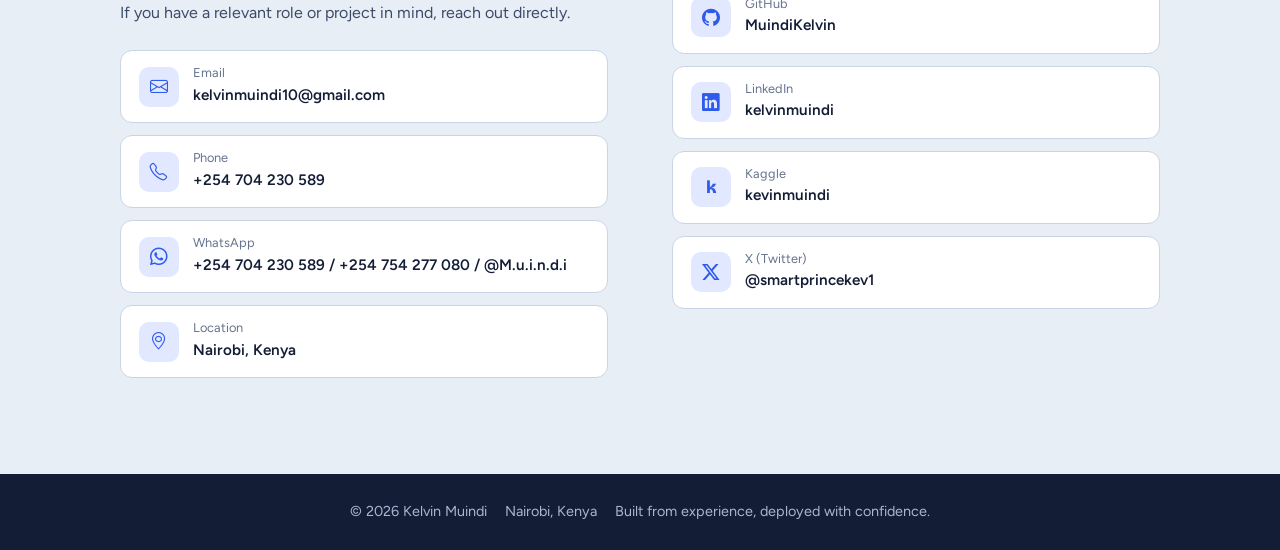
==== commit 12a06a28: "Update WhatsApp contact links in index.html" ====
--- a/index.html
+++ b/index.html
@@ -706,7 +706,7 @@
           <a href="mailto:kelvinmuindi10@gmail.com" class="row"><i class="bi bi-envelope" aria-hidden="true"></i><div><small>Email</small><b>kelvinmuindi10@gmail.com</b></div></a>
           <a href="tel:+254704230589" class="row"><i class="bi bi-telephone" aria-hidden="true"></i><div><small>Phone</small><b>+254 704 230 589</b></div></a>
                   
-          <div class="row"><i class="bi bi-whatsapp" aria-hidden="true"></i><div><small>WhatsApp</small><b><a href="https://wa.me/254704230589" target="_blank" rel="noopener">+254 704 230 589</a> / <a href="https://wa.me/254754277080" target="_blank" rel="noopener">+254 754 277 080</a> / <a href="https://wa.me/M.u.i.n.d.i" target="_blank" rel="noopener">M.u.i.n.d.i</a></b></div></div>
+          <div class="row"><i class="bi bi-whatsapp" aria-hidden="true"></i><div><small>WhatsApp</small><b><a href="https://wa.me/254704230589" target="_blank" rel="noopener">+254 704 230 589</a> / <a href="https://wa.me/254754277080" target="_blank" rel="noopener">+254 754 277 080</a> / <a href="https://wa.me/M.u.i.n.d.i" target="_blank" rel="noopener">@M.u.i.n.d.i</a></b></div></div>
 
           <div class="row"><i class="bi bi-geo-alt" aria-hidden="true"></i><div><small>Location</small><b>Nairobi, Kenya</b></div></div>
         </div>
